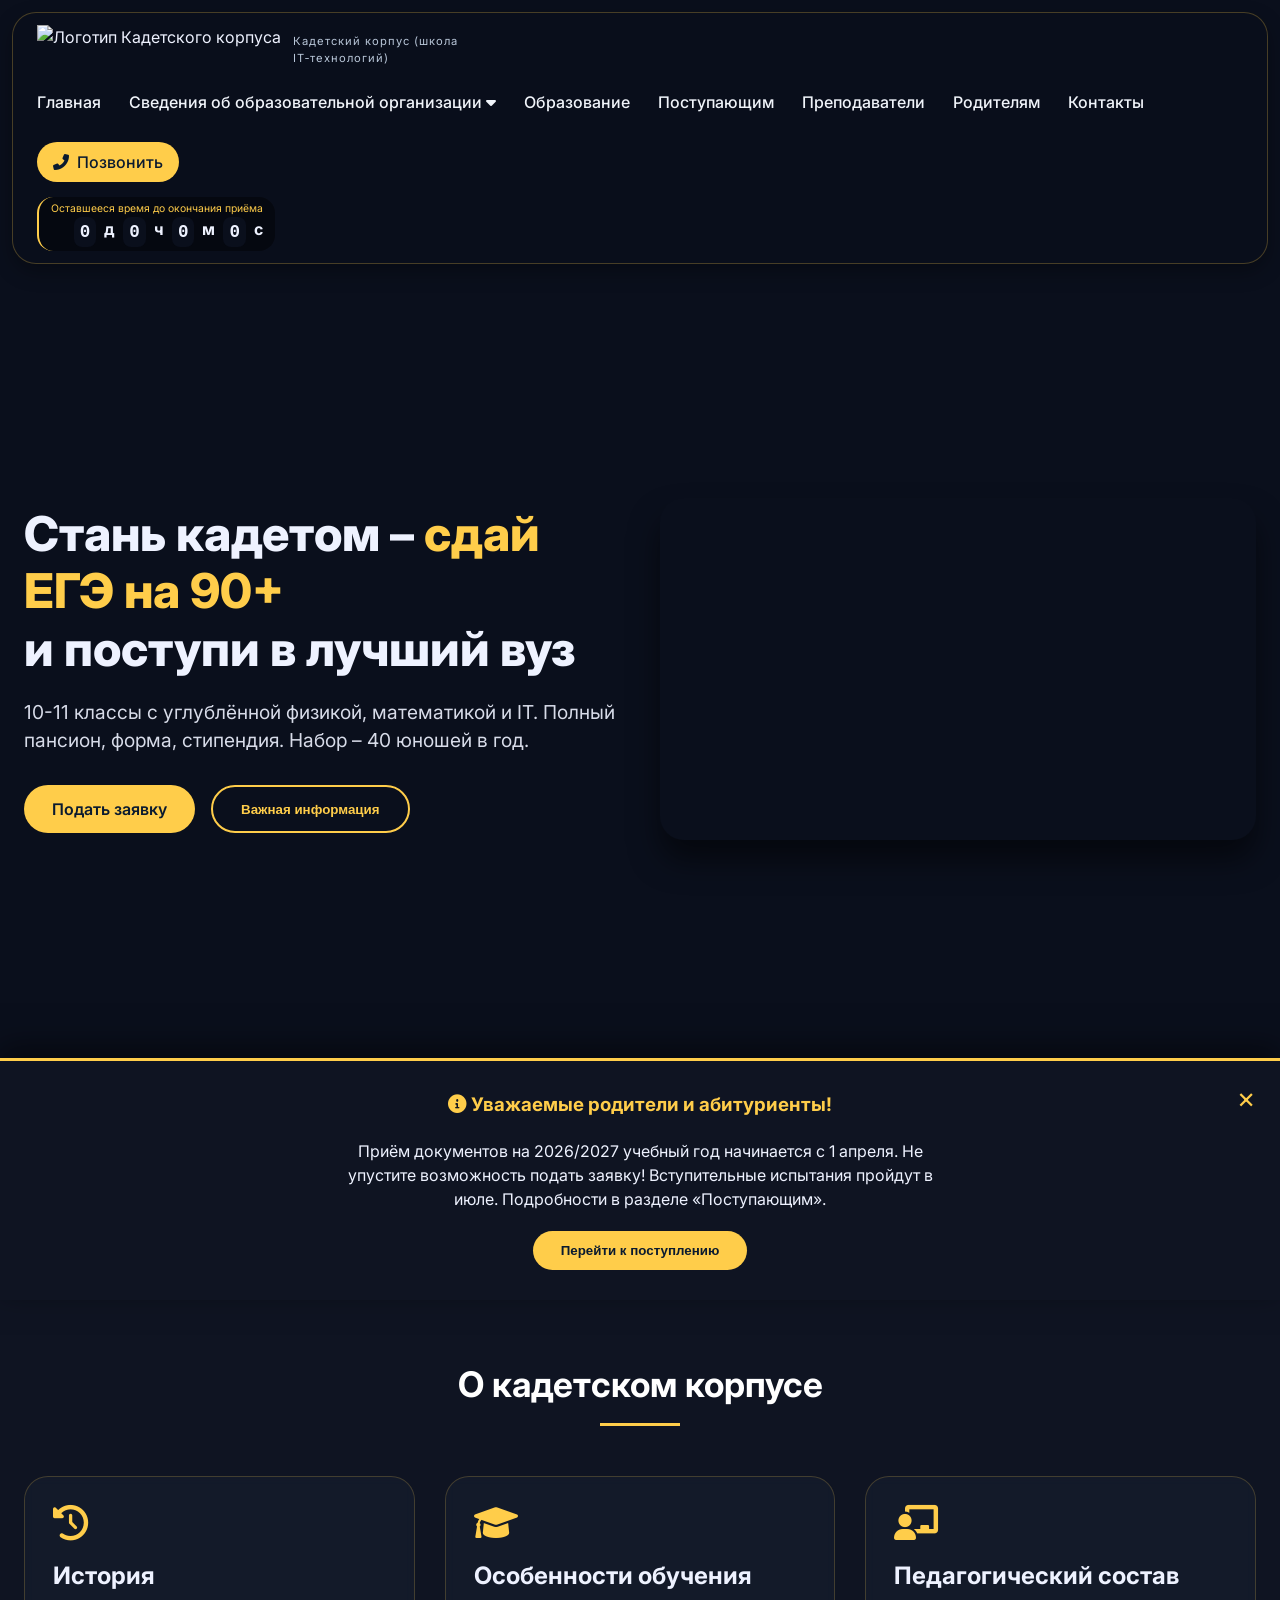
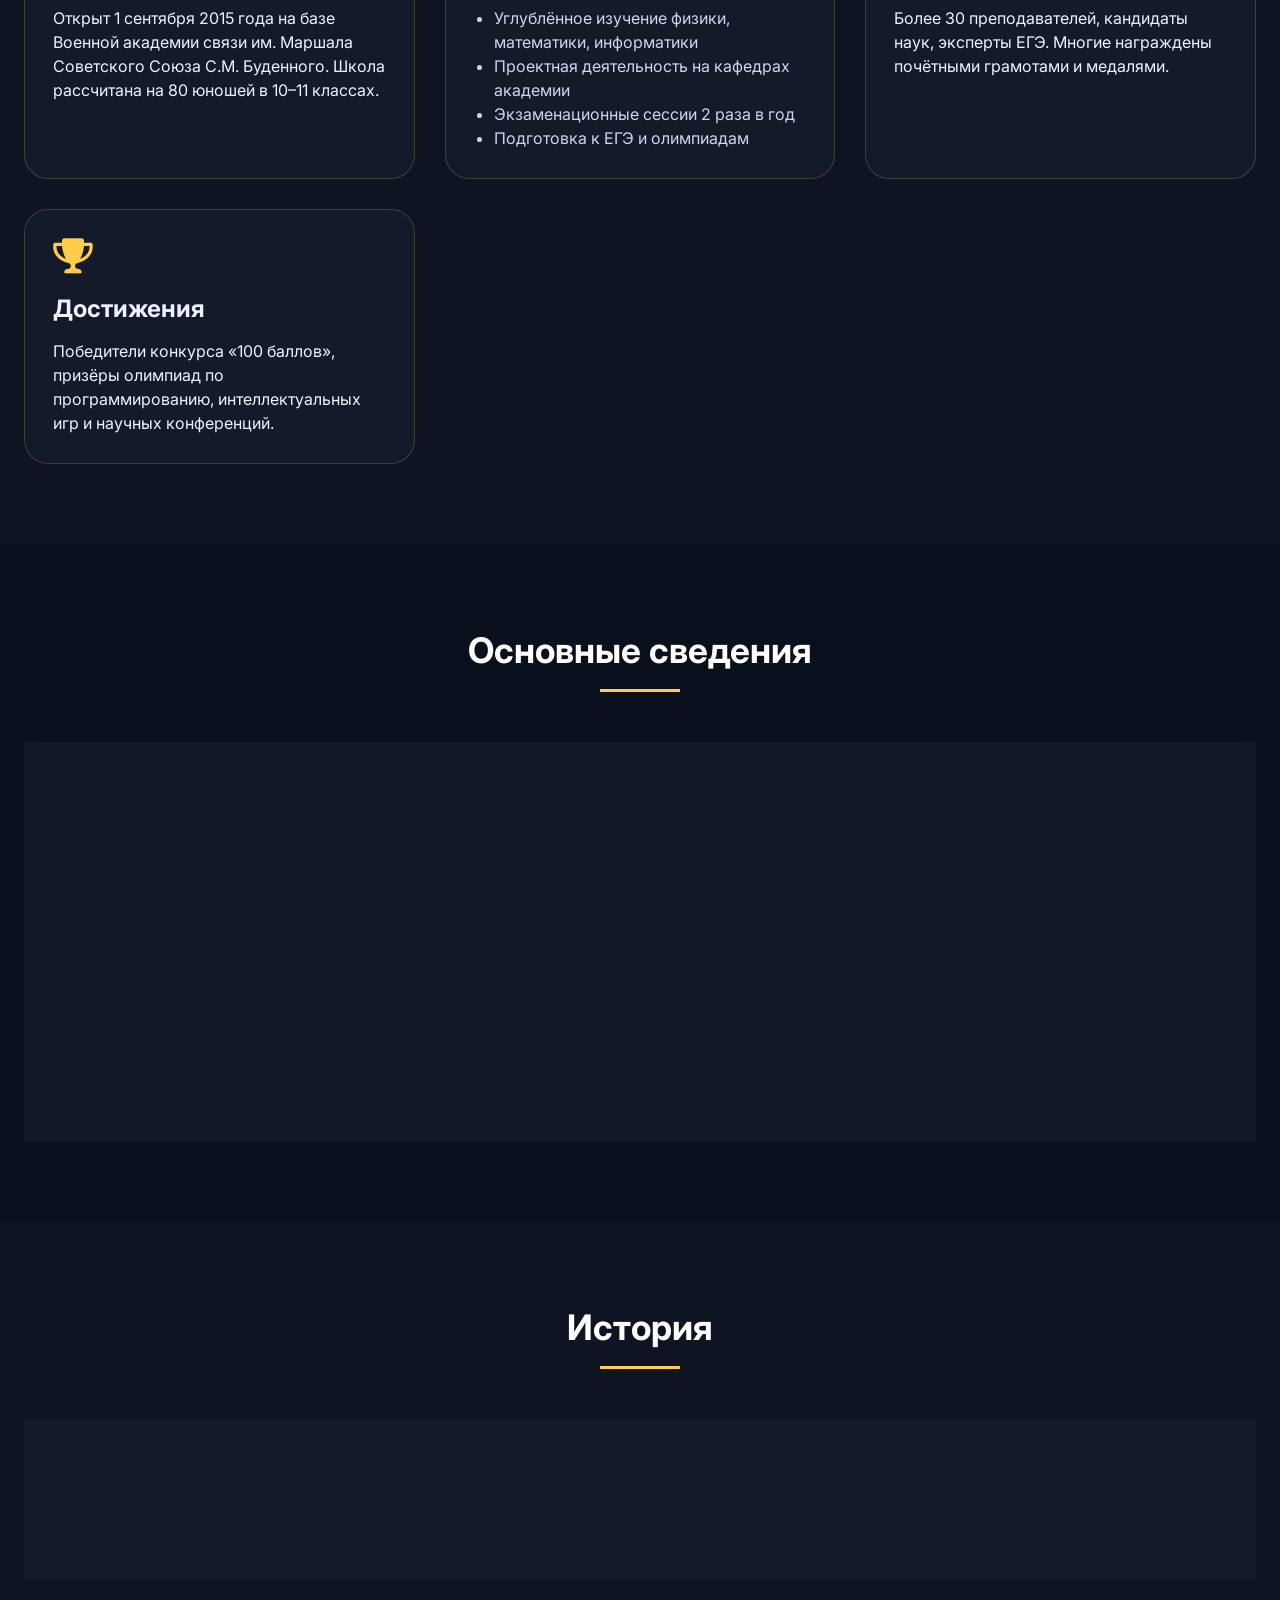
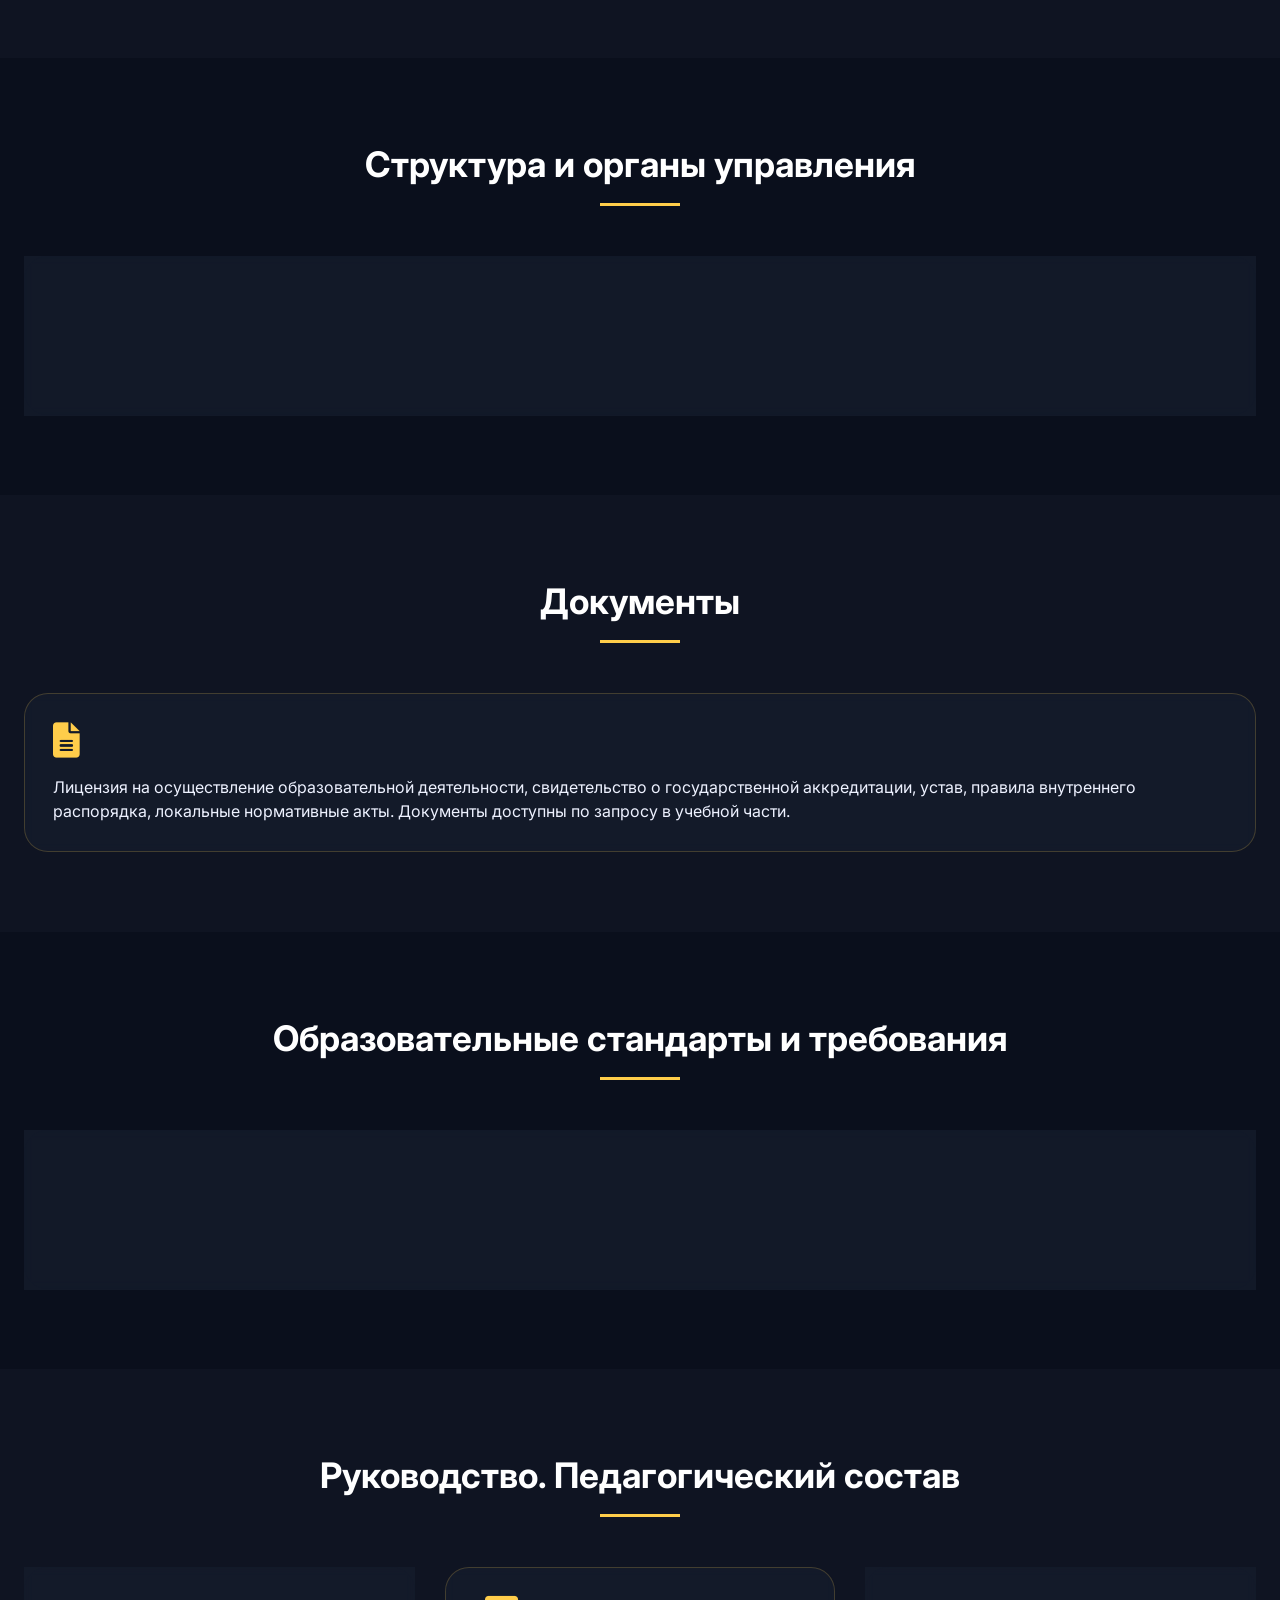
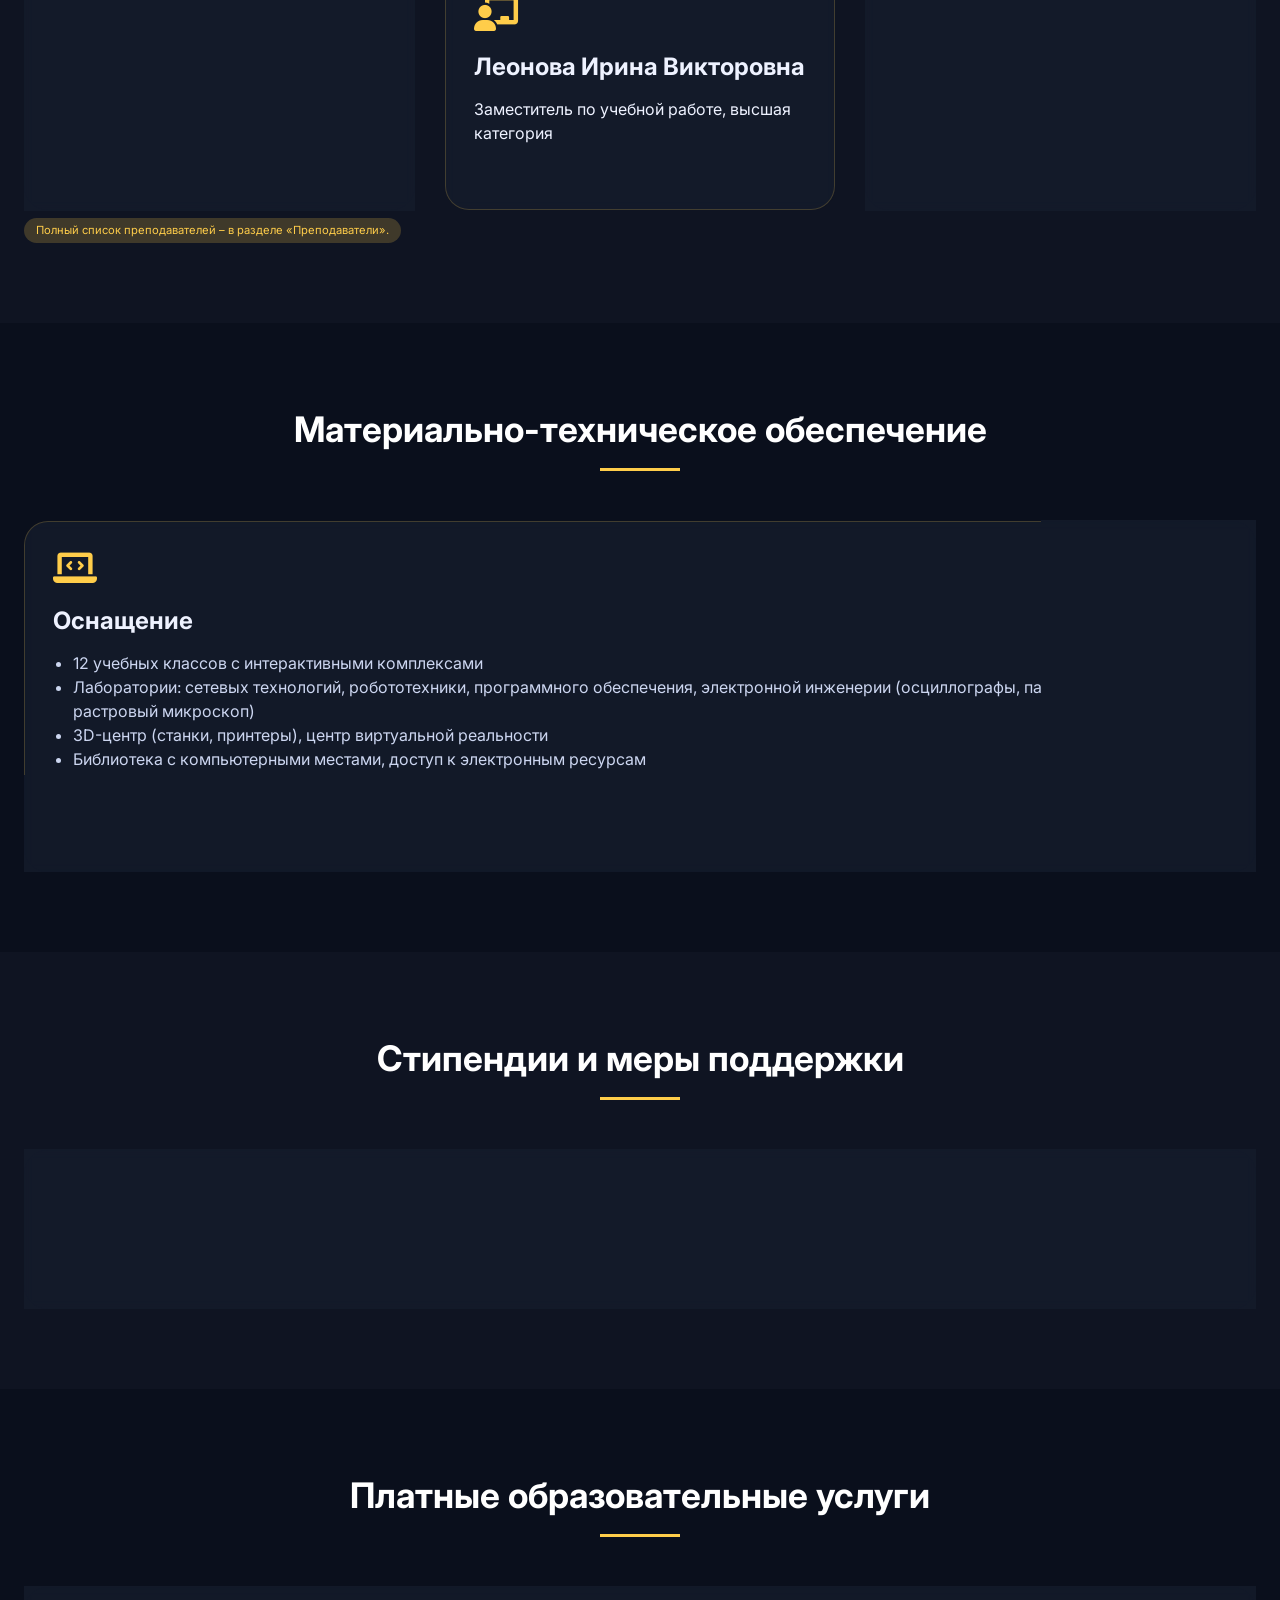
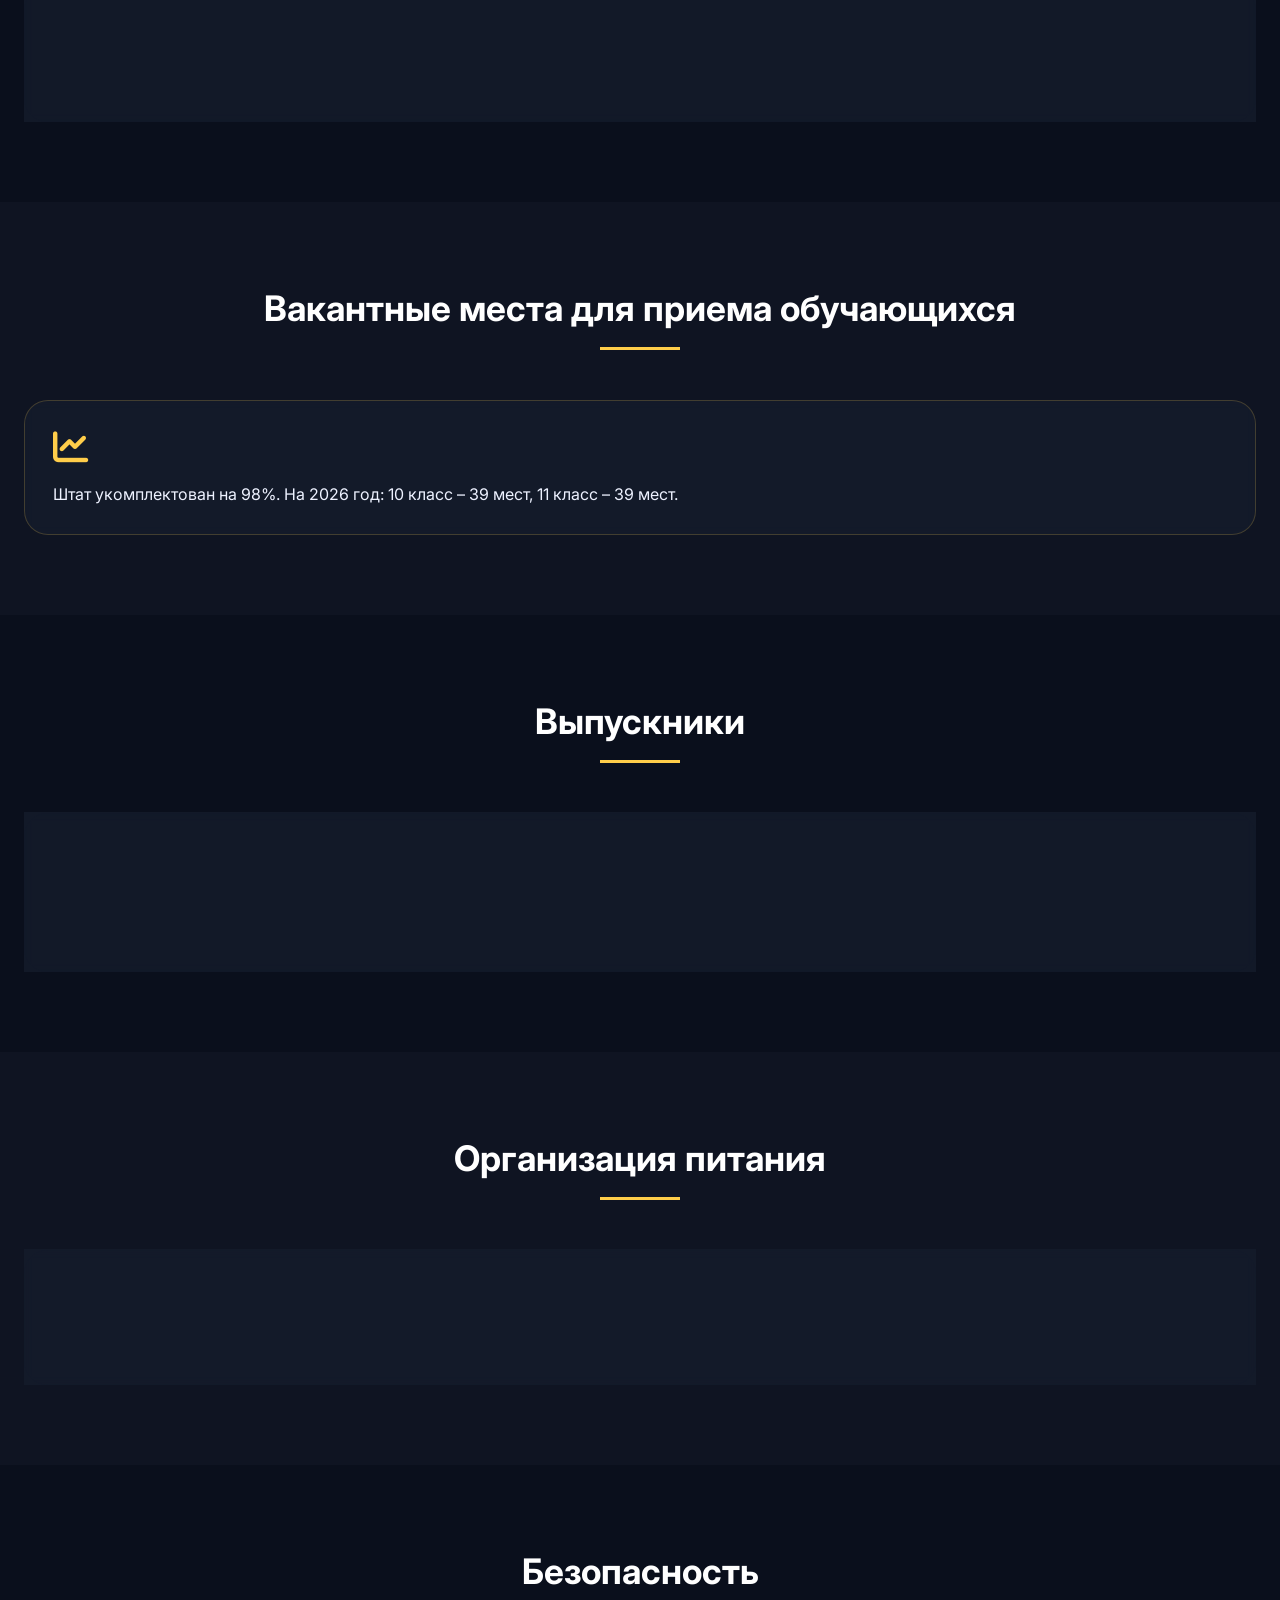
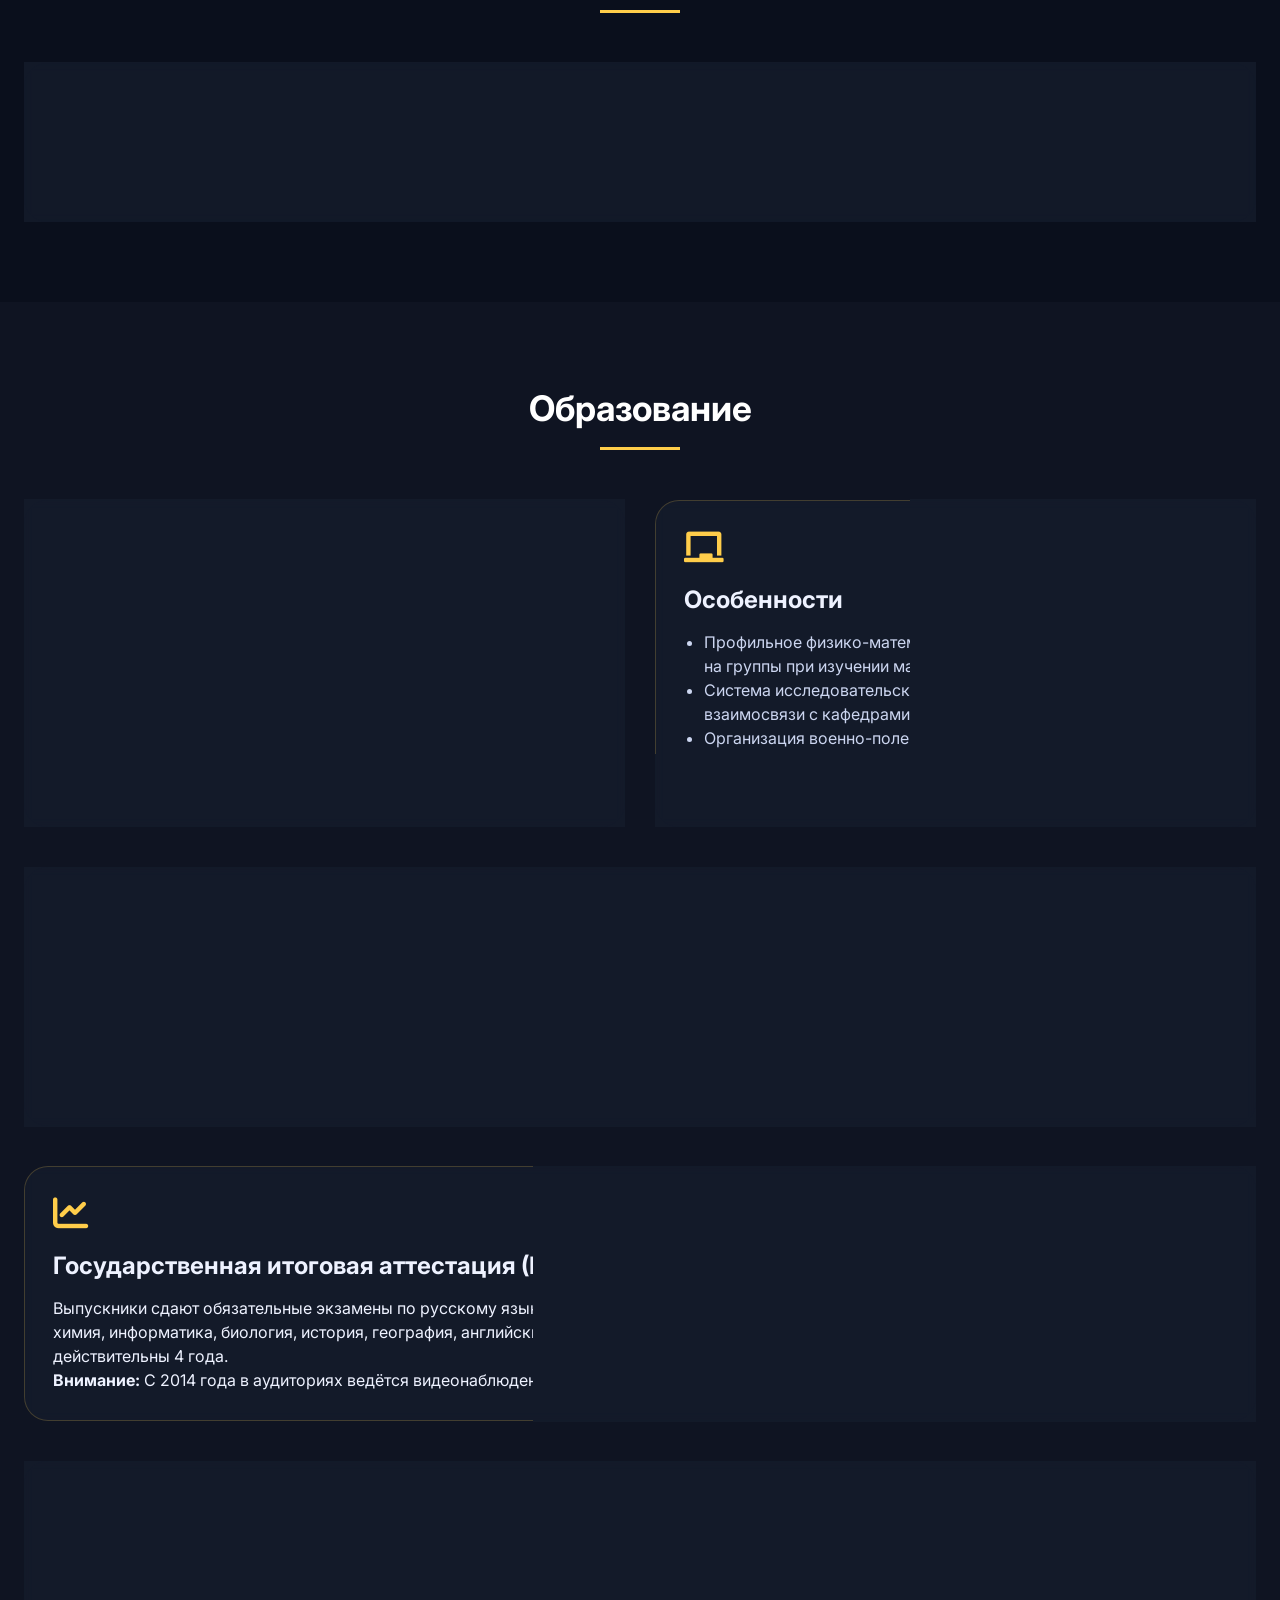
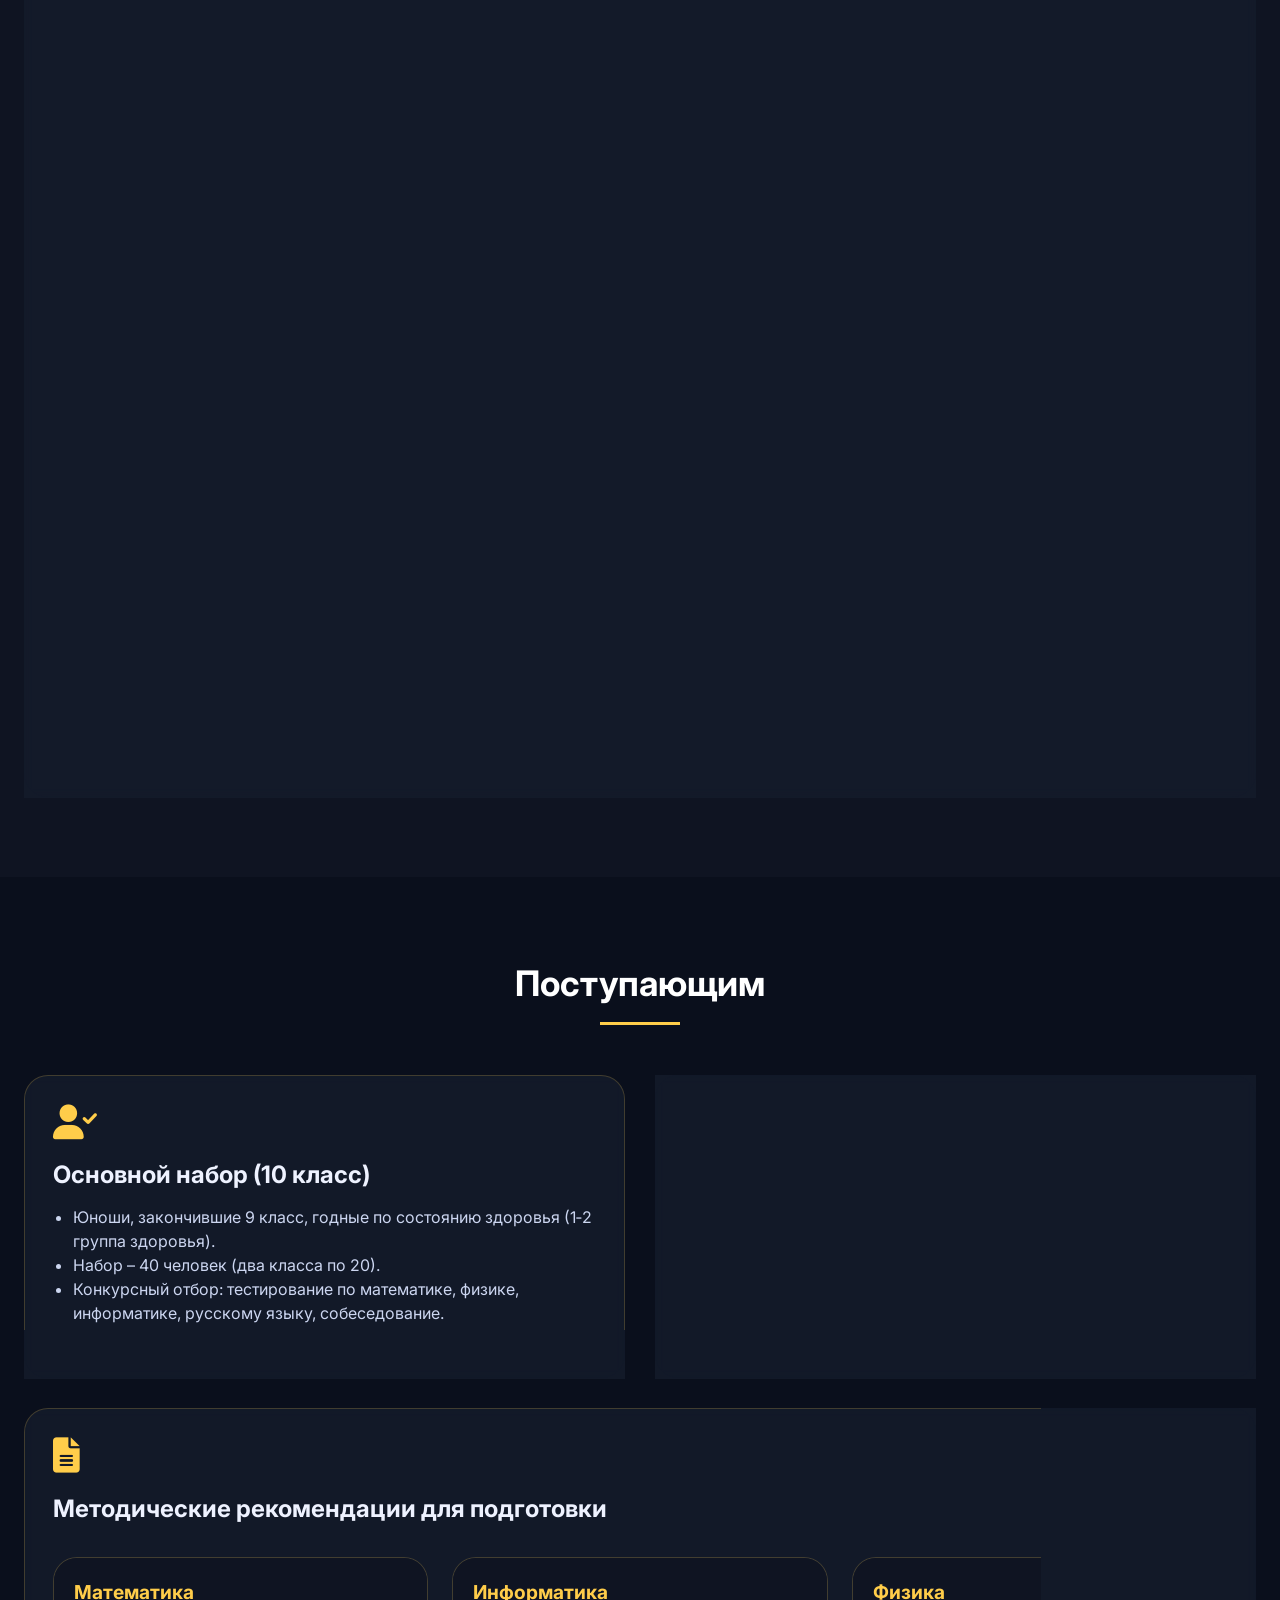
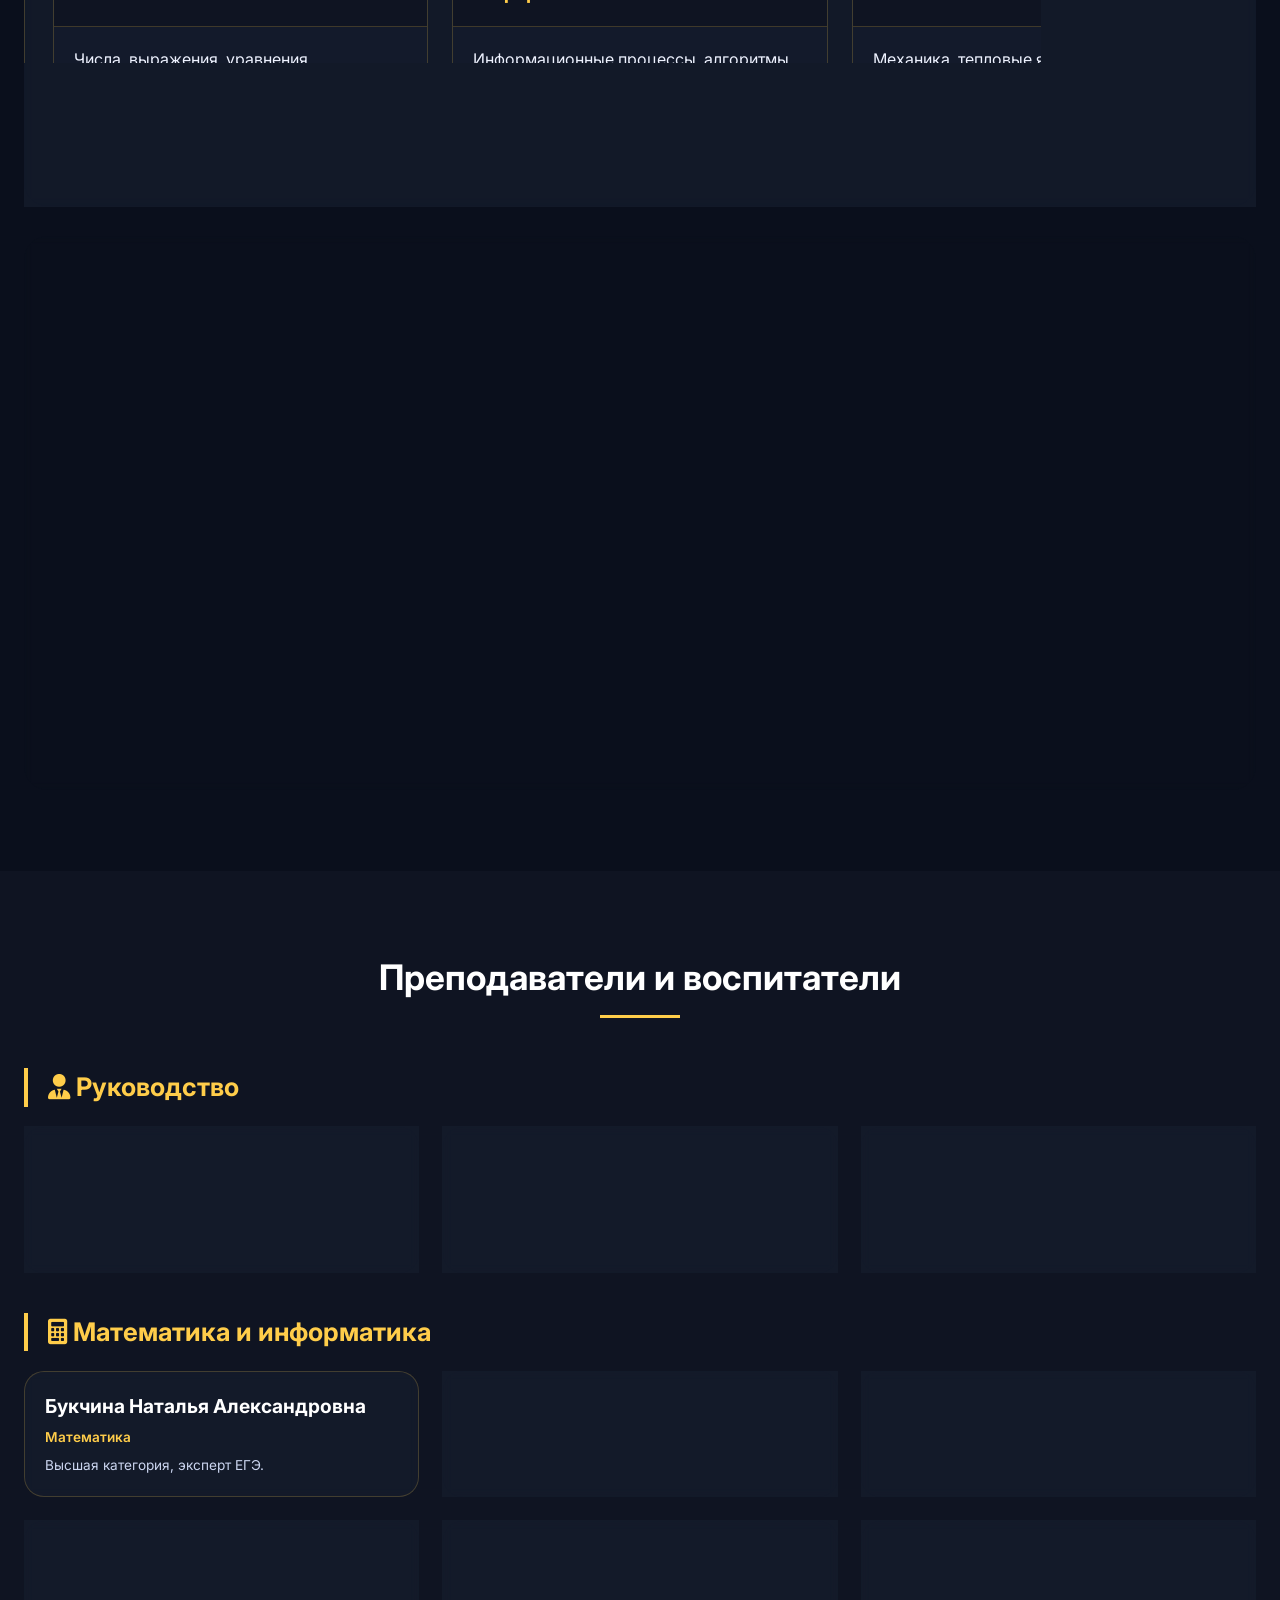
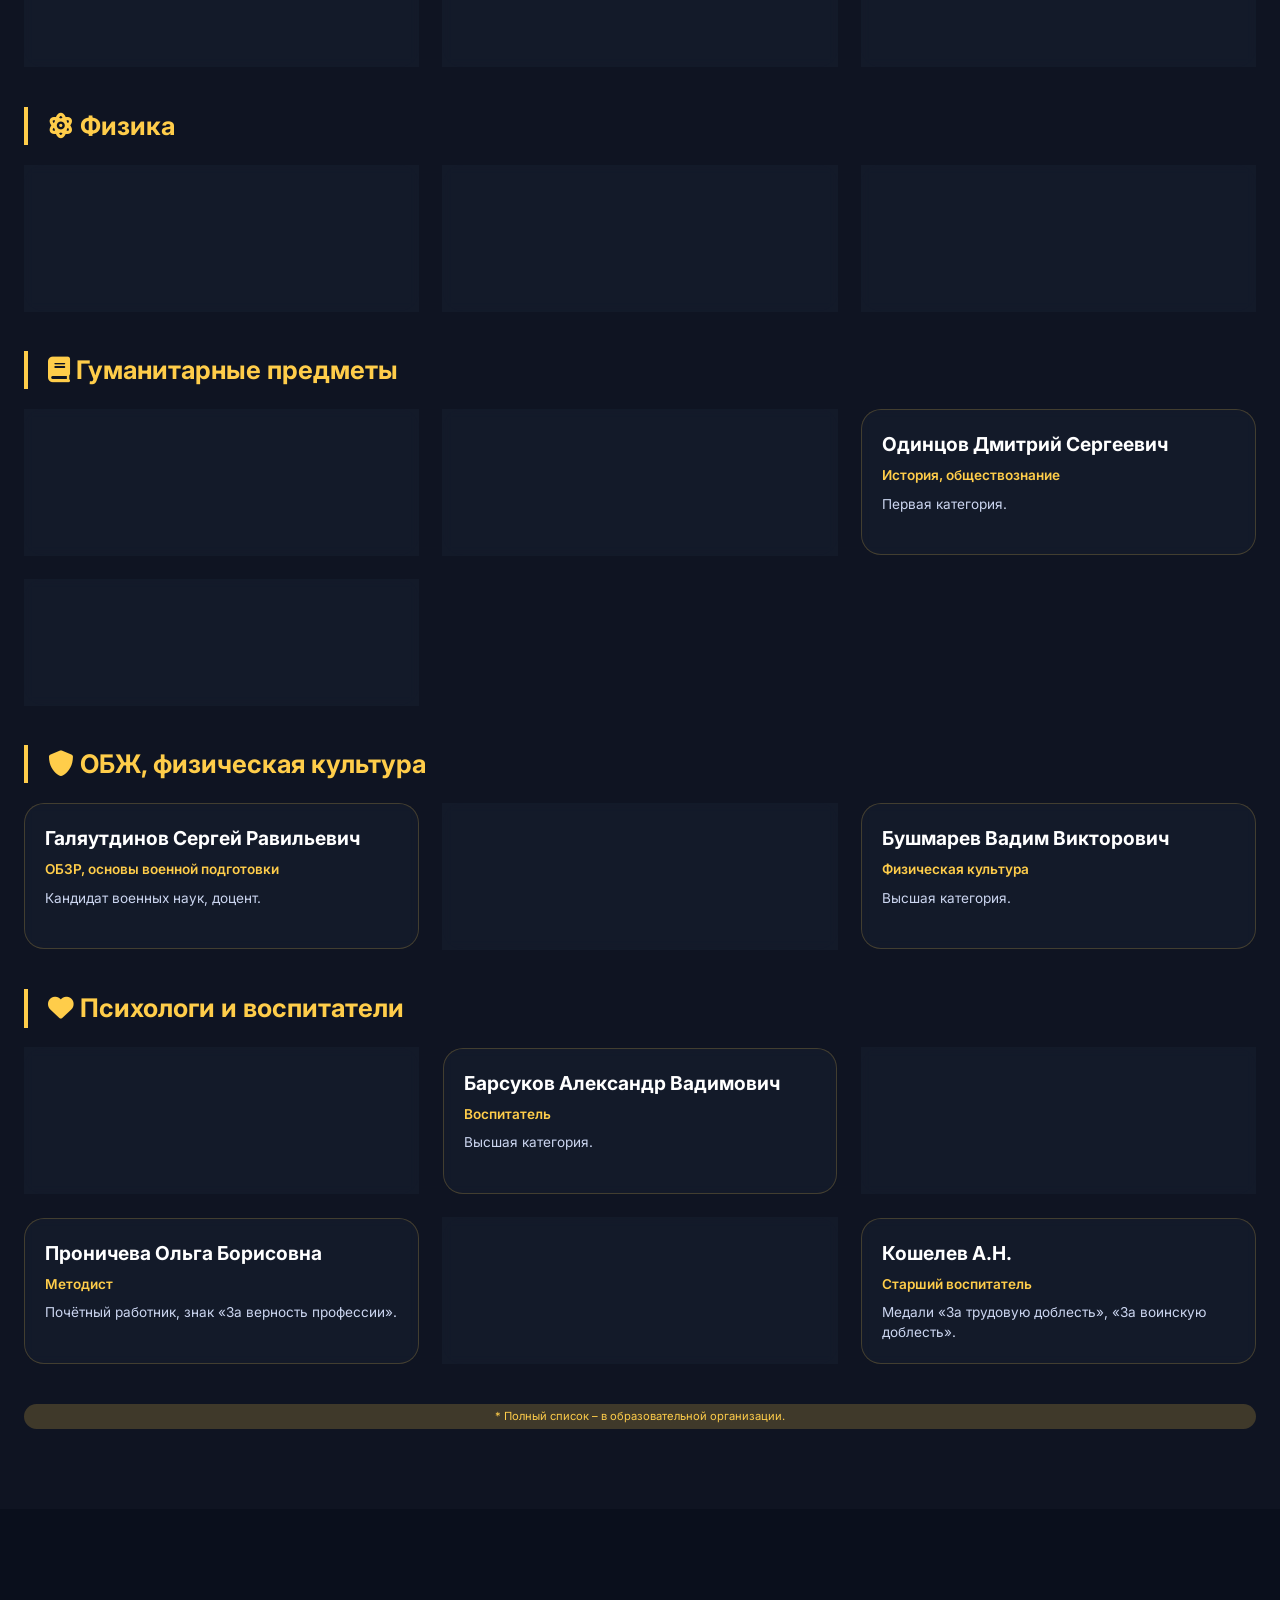
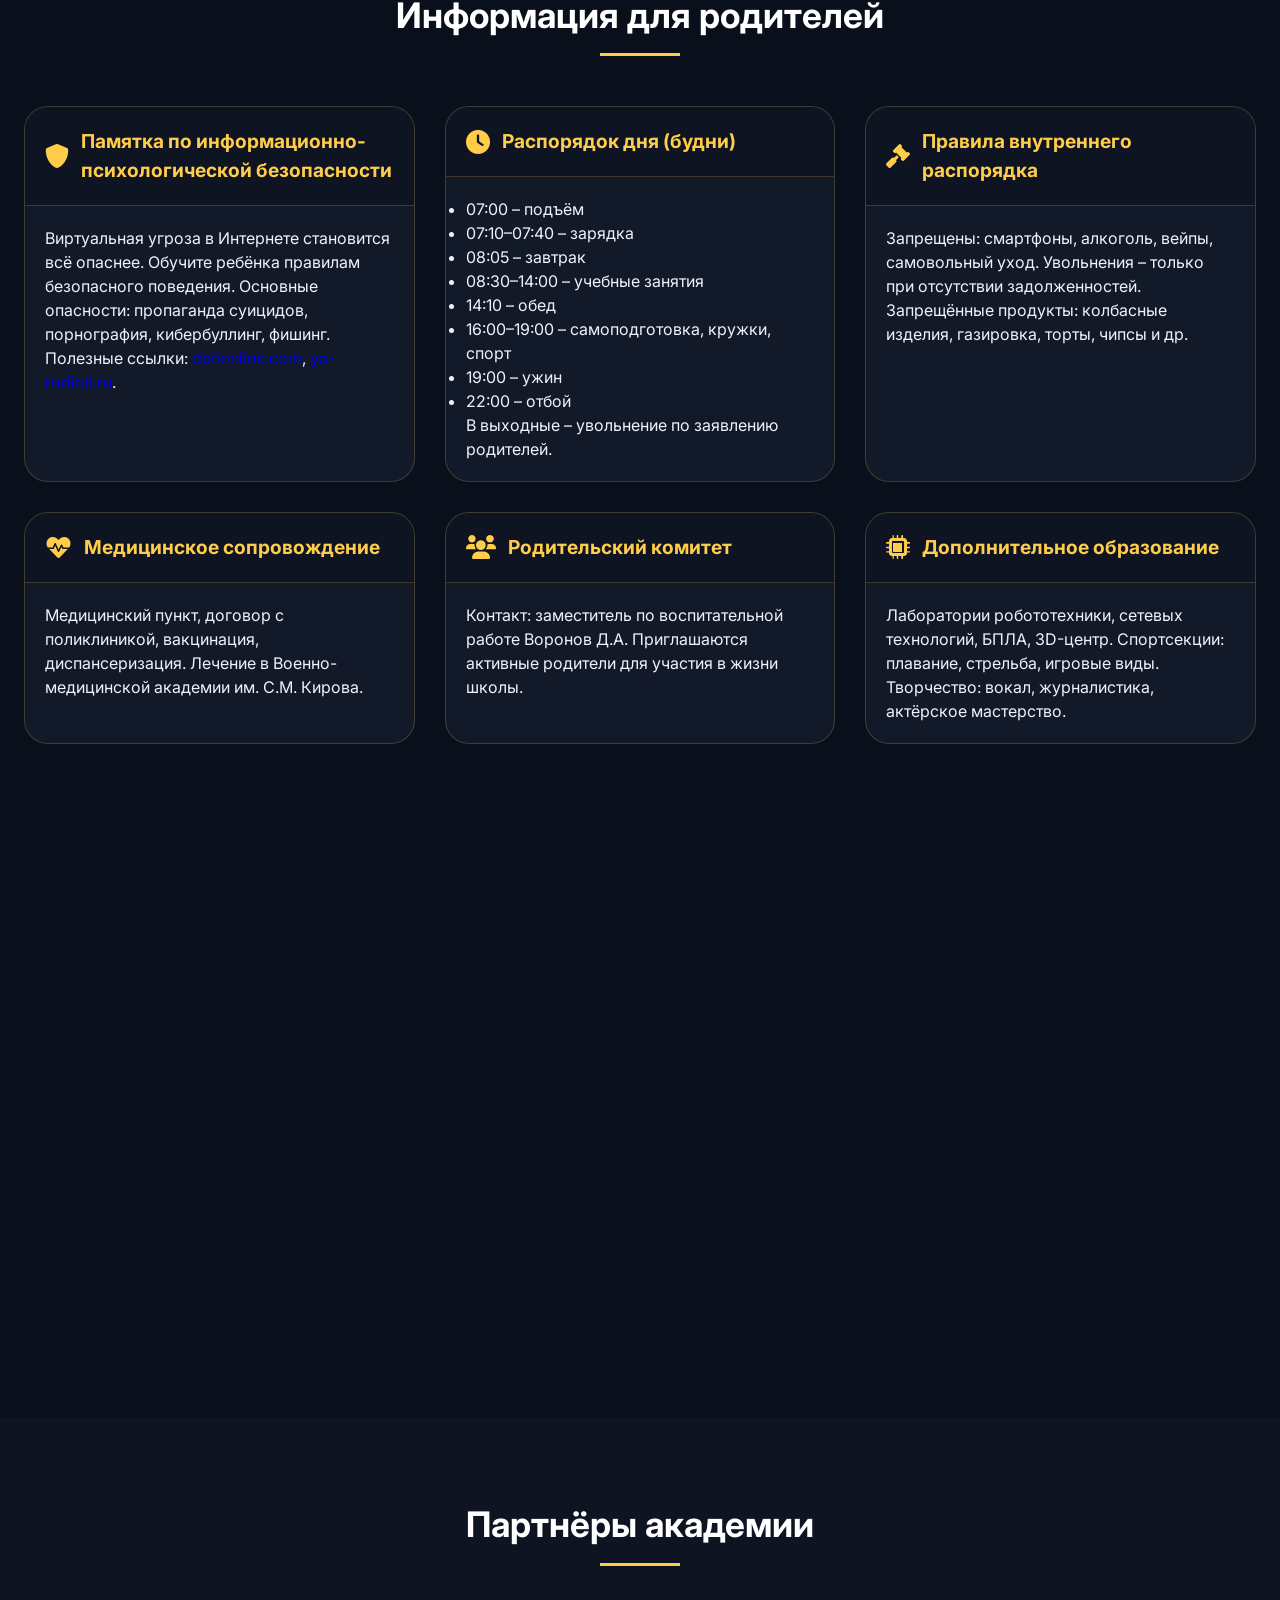
==== index.html @ b1ac43b0 "Update index.html" ====
<!DOCTYPE html>
<html lang="ru">
<head>
    <meta charset="UTF-8">
    <meta name="viewport" content="width=device-width, initial-scale=1.0, user-scalable=yes">
    <meta name="description" content="Кадетский корпус (школа IT‑технологий) на базе Военной академии связи. Подготовка к ЕГЭ, IT-профиль, полный пансион. Поступление в 10-11 классы.">
    <link rel="canonical" href="https://kakosik3416.github.io/cadet-it-school/">
    <title>Кадетский корпус (школа IT‑технологий) | Минобороны России</title>
    <link href="https://fonts.googleapis.com/css2?family=Inter:opsz,wght@14..32,300;400;500;600;700;800&display=swap" rel="stylesheet">
    <link rel="stylesheet" href="https://cdnjs.cloudflare.com/ajax/libs/font-awesome/6.0.0-beta3/css/all.min.css">
    <link rel="stylesheet" href="style.css">
    <script src="https://cdn.jsdelivr.net/npm/vanilla-tilt@1.8.0/dist/vanilla-tilt.min.js"></script>
    <script src="https://api-maps.yandex.ru/2.1/?apikey=94fdc23b-e2d3-49c7-bbe1-36f05fc24abe&lang=ru_RU" type="text/javascript"></script>
</head>
<body>

<header>
    <div class="header-flex">
        <div class="logo">
            <img src="https://i.ibb.co/MDBXSgqW/2-OWv-SQc4-YKbcq-F00-Q298xd-SDZls-Oq1g-ALDBxj80-YA3ay7dg-VGk1-Nv-Rkx-Qhx-ALVj-P03w-T1-V28c-KLc-HNd-Afhj-C2.jpg" alt="Логотип Кадетского корпуса">
            <p>Кадетский корпус (школа IT‑технологий)</p>
        </div>
        <div class="mobile-menu" id="mobileMenu"><i class="fas fa-bars"></i></div>
        <ul class="nav-links" id="navLinks">
            <li><a href="#home">Главная</a></li>
            <li class="dropdown">
                <a href="#">Сведения об образовательной организации <i class="fas fa-caret-down"></i></a>
                <div class="dropdown-content">
                    <a href="#basic-info">Основные сведения</a>
                    <a href="#history">История</a>
                    <a href="#structure">Структура и органы управления</a>
                    <a href="#docs">Документы</a>
                    <a href="#edu-standards">Образовательные стандарты</a>
                    <a href="#management">Руководство. Педагогический состав</a>
                    <a href="#material">Материально-техническое обеспечение</a>
                    <a href="#scholarships">Стипендии и меры поддержки</a>
                    <a href="#paid">Платные образовательные услуги</a>
                    <a href="#vacancies">Вакантные места</a>
                    <a href="#graduates">Выпускники</a>
                    <a href="#catering">Организация питания</a>
                    <a href="#safety">Безопасность</a>
                </div>
            </li>
            <li><a href="#education">Образование</a></li>
            <li><a href="#admission">Поступающим</a></li>
            <li><a href="#teachers">Преподаватели</a></li>
            <li><a href="#parents">Родителям</a></li>
            <li><a href="#contacts">Контакты</a></li>
            <li><a href="tel:+78122479866" class="call-btn"><i class="fas fa-phone-alt"></i> <span>Позвонить</span></a></li>
        </ul>
        <div class="header-countdown" id="headerCountdown">
            <div class="header-countdown-label">Оставшееся время до окончания приёма</div>
            <div class="header-countdown-timer" id="headerTimer">
                <span>0</span>д <span>0</span>ч <span>0</span>м <span>0</span>с
            </div>
        </div>
    </div>
</header>

<main>
    <!-- HERO -->
    <section id="home" class="hero">
        <video class="hero-video-bg" autoplay muted loop playsinline poster="https://via.placeholder.com/1920x1080?text=Кадеты">
            <source src="https://interactive-examples.mdn.mozilla.net/media/cc0-videos/flower.mp4" type="video/mp4">
        </video>
        <div class="container">
            <div class="hero-grid">
                <div class="hero-text">
                    <h1>Стань кадетом – <span>сдай ЕГЭ на 90+</span><br>и поступи в лучший вуз</h1>
                    <p>10-11 классы с углублённой физикой, математикой и IT. Полный пансион, форма, стипендия. Набор – 40 юношей в год.</p>
                    <div class="btn-group">
                        <a href="#admission" class="btn btn-primary">Подать заявку</a>
                        <button class="btn btn-outline" id="openCurtainBtn">Важная информация</button>
                    </div>
                </div>
                <div class="hero-video">
                    <iframe src="https://www.youtube.com/embed/dQw4w9WgXcQ?si=abc" title="Видео о кадетском корпусе" allowfullscreen></iframe>
                </div>
            </div>
        </div>
    </section>

    <!-- Шторка -->
    <div id="curtain" class="curtain">
        <div class="close-curtain" id="closeCurtain">&times;</div>
        <h3><i class="fas fa-info-circle"></i> Уважаемые родители и абитуриенты!</h3>
        <p>Приём документов на 2026/2027 учебный год начинается с 1 апреля. Не упустите возможность подать заявку! Вступительные испытания пройдут в июле. Подробности в разделе «Поступающим».</p>
        <button class="btn btn-primary" onclick="document.getElementById('admission').scrollIntoView({behavior:'smooth'}); document.getElementById('curtain').classList.remove('open');">Перейти к поступлению</button>
    </div>

    <!-- Статистика -->
    <section class="stats fade-up">
        <div class="container stats-grid">
            <div class="stat-card"><div class="stat-number">80</div><div class="stat-label">Кадет (10-11 классы)</div></div>
            <div class="stat-card"><div class="stat-number">40</div><div class="stat-label">Мест в год (10 класс)</div></div>
            <div class="stat-card"><div class="stat-number">85+</div><div class="stat-label">Средний балл ЕГЭ</div></div>
            <div class="stat-card"><div class="stat-number">98%</div><div class="stat-label">Поступление в вузы</div></div>
        </div>
    </section>

    <!-- О кадетском корпусе -->
    <section id="about" class="section fade-up">
        <div class="container">
            <h2 class="section-title">О кадетском корпусе</h2>
            <div class="grid-2">
                <div class="card"><i class="fas fa-history"></i><h3>История</h3><p>Открыт 1 сентября 2015 года на базе Военной академии связи им. Маршала Советского Союза С.М. Буденного. Школа рассчитана на 80 юношей в 10–11 классах.</p></div>
                <div class="card"><i class="fas fa-graduation-cap"></i><h3>Особенности обучения</h3><ul><li>Углублённое изучение физики, математики, информатики</li><li>Проектная деятельность на кафедрах академии</li><li>Экзаменационные сессии 2 раза в год</li><li>Подготовка к ЕГЭ и олимпиадам</li></ul></div>
                <div class="card"><i class="fas fa-chalkboard-user"></i><h3>Педагогический состав</h3><p>Более 30 преподавателей, кандидаты наук, эксперты ЕГЭ. Многие награждены почётными грамотами и медалями.</p></div>
                <div class="card"><i class="fas fa-trophy"></i><h3>Достижения</h3><p>Победители конкурса «100 баллов», призёры олимпиад по программированию, интеллектуальных игр и научных конференций.</p></div>
            </div>
        </div>
    </section>

    <!-- Сведения об образовательной организации -->
    <section id="basic-info" class="section bg-light fade-up"><div class="container"><h2 class="section-title">Основные сведения</h2><div class="card"><i class="fas fa-building"></i><h3>Полное наименование</h3><p>Кадетский корпус (школа IT-технологий) Федерального государственного казенного военного образовательного учреждения высшего образования «Военная орденов Жукова и Ленина Краснознаменная академия связи имени Маршала Советского Союза С.М. Буденного» Министерства обороны Российской Федерации</p><p><strong>Сокращённое наименование:</strong> Школа IT-технологий</p><p><strong>Учредитель:</strong> Российская Федерация, Министерство обороны РФ</p><p><strong>Адрес:</strong> 194064, г. Санкт-Петербург, Тихорецкий пр., д. 3</p><p><strong>Режим работы:</strong> круглосуточно</p><p><strong>Телефон:</strong> 8 (812) 247-98-66</p><p><strong>E-mail:</strong> sch-vasit@mil.ru</p><p><strong>Сайт:</strong> itschool.mil.ru</p></div></div></section>
    <section id="history" class="section fade-up"><div class="container"><h2 class="section-title">История</h2><div class="card"><i class="fas fa-history"></i><p>Кадетский корпус (школа IT-технологий) создан в соответствии с решением Министра обороны РФ от 31 октября 2014 года. Открыт 1 сентября 2015 года на базе Военной академии связи им. Маршала Советского Союза С.М. Буденного.</p></div></div></section>
    <section id="structure" class="section bg-light fade-up"><div class="container"><h2 class="section-title">Структура и органы управления</h2><div class="card"><i class="fas fa-sitemap"></i><p>Управление осуществляет начальник Кадетского корпуса. В составе: учебный отдел, воспитательный отдел, педагогический совет, родительский комитет. Структурные подразделения: кафедры академии, лаборатории, медицинский пункт.</p></div></div></section>
    <section id="docs" class="section fade-up"><div class="container"><h2 class="section-title">Документы</h2><div class="card"><i class="fas fa-file-alt"></i><p>Лицензия на осуществление образовательной деятельности, свидетельство о государственной аккредитации, устав, правила внутреннего распорядка, локальные нормативные акты. Документы доступны по запросу в учебной части.</p></div></div></section>
    <section id="edu-standards" class="section bg-light fade-up"><div class="container"><h2 class="section-title">Образовательные стандарты и требования</h2><div class="card"><i class="fas fa-book"></i><p>Реализуются федеральные государственные образовательные стандарты среднего общего образования. Программы разработаны с учётом военно-профессиональной ориентации и углублённого изучения физики, математики, информатики.</p></div></div></section>
    <section id="management" class="section fade-up"><div class="container"><h2 class="section-title">Руководство. Педагогический состав</h2><div class="grid-2"><div class="card"><i class="fas fa-user-tie"></i><h3>Пономарева Юлия Сергеевна</h3><p>Начальник Кадетского корпуса, кандидат педагогических наук, доцент</p></div><div class="card"><i class="fas fa-chalkboard-user"></i><h3>Леонова Ирина Викторовна</h3><p>Заместитель по учебной работе, высшая категория</p></div><div class="card"><i class="fas fa-users"></i><h3>Воронов Дмитрий Александрович</h3><p>Заместитель по воспитательной работе</p></div></div><p class="badge">Полный список преподавателей – в разделе «Преподаватели».</p></div></section>
    <section id="material" class="section bg-light fade-up"><div class="container"><h2 class="section-title">Материально-техническое обеспечение</h2><div class="card"><i class="fas fa-laptop-code"></i><h3>Оснащение</h3><ul><li>12 учебных классов с интерактивными комплексами</li><li>Лаборатории: сетевых технологий, робототехники, программного обеспечения, электронной инженерии (осциллографы, паяльные станции, растровый микроскоп)</li><li>3D-центр (станки, принтеры), центр виртуальной реальности</li><li>Библиотека с компьютерными местами, доступ к электронным ресурсам</li><li>3 спортивных зала, бассейн, открытый стадион</li><li>Комнаты на 2 человека, санузел, душ, интернет</li><li>Пятиразовое питание по норме «Кадетский пак»</li></ul></div></div></section>
    <section id="scholarships" class="section fade-up"><div class="container"><h2 class="section-title">Стипендии и меры поддержки</h2><div class="card"><i class="fas fa-money-bill-wave"></i><p>Ежемесячное денежное содержание – 1040 руб., детям-сиротам – 2080 руб. Бесплатный проезд к месту каникул (1 раз в год, сиротам – 2 раза). Бесплатное проживание, питание, обмундирование, учебники, ноутбук.</p></div></div></section>
    <section id="paid" class="section bg-light fade-up"><div class="container"><h2 class="section-title">Платные образовательные услуги</h2><div class="card"><i class="fas fa-ban"></i><p>Платные образовательные услуги не предоставляются. Обучение осуществляется за счёт федерального бюджета.</p></div></div></section>
    <section id="vacancies" class="section bg-light fade-up"><div class="container"><h2 class="section-title">Вакантные места для приема обучающихся</h2><div class="card"><i class="fas fa-chart-line"></i><p>Штат укомплектован на 98%. На 2026 год: 10 класс – 39 мест, 11 класс – 39 мест.</p></div></div></section>
    <section id="graduates" class="section fade-up"><div class="container"><h2 class="section-title">Выпускники</h2><div class="card"><i class="fas fa-award"></i><p>Выпускники поступают в ведущие военные и гражданские вузы: Военная академия связи, МГТУ им. Баумана, МФТИ, НИУ ВШЭ. Ежегодно средний балл ЕГЭ – 85+, более 45% набирают 240+ баллов по трём предметам.</p></div></div></section>
    <section id="catering" class="section bg-light fade-up"><div class="container"><h2 class="section-title">Организация питания</h2><div class="card"><i class="fas fa-utensils"></i><p>Пятиразовое питание по норме №6 (Кадетский пак), «шведский стол» – 3 блюда на выбор. Денежная компенсация на время каникул.</p></div></div></section>
    <section id="safety" class="section fade-up"><div class="container"><h2 class="section-title">Безопасность</h2><div class="card"><i class="fas fa-shield-alt"></i><p>Круглосуточная охрана, пропускной режим, видеонаблюдение. Медицинский пункт, договор с поликлиникой. Проводятся тренировки по антитеррористической защищённости и пожарной безопасности.</p></div></div></section>

    <!-- Образование -->
    <section id="education" class="section bg-light fade-up">
        <div class="container">
            <h2 class="section-title">Образование</h2>
            <div class="grid-2" style="margin-bottom:40px;">
                <div class="card"><i class="fas fa-school"></i><h3>Образовательный процесс</h3><p>Школа IT-технологий осуществляет образовательную деятельность по программам среднего общего образования, интегрированным с дополнительными общеразвивающими программами подготовки к военной или иной государственной службе. Форма обучения – очная, язык – русский. Обучающиеся находятся на полном государственном обеспечении.</p></div>
                <div class="card"><i class="fas fa-chalkboard"></i><h3>Особенности</h3><ul><li>Профильное физико-математическое обучение, деление классов на группы при изучении математики, физики, информатики.</li><li>Система исследовательской и проектной деятельности во взаимосвязи с кафедрами академии.</li><li>Организация военно-полевых сборов в период учебной практики.</li><li>Изучение предмета «Основы воинской подготовки».</li><li>Современная учебно-материальная база.</li></ul></div>
            </div>
            <div class="card" style="margin-bottom:40px;">
                <i class="fas fa-book-open"></i><h3>Программы учебных предметов</h3>
                <div class="subjects-list">
                    <span class="subject-tag">Английский язык</span><span class="subject-tag">Биология</span><span class="subject-tag">Информатика</span><span class="subject-tag">История</span>
                    <span class="subject-tag">Математика</span><span class="subject-tag">Обществознание</span><span class="subject-tag">ОБЗР</span><span class="subject-tag">Русский язык</span>
                    <span class="subject-tag">Литература</span><span class="subject-tag">Физика</span><span class="subject-tag">Физическая культура</span><span class="subject-tag">Химия</span><span class="subject-tag">География</span>
                </div>
            </div>
            <div class="card" style="margin-bottom:40px;">
                <i class="fas fa-chart-line"></i><h3>Государственная итоговая аттестация (ГИА)</h3>
                <p>Выпускники сдают обязательные экзамены по русскому языку и математике (профильный или базовый уровень). Предметы по выбору: физика, химия, информатика, биология, история, география, английский, немецкий, французский, обществознание, испанский, литература. Результаты ЕГЭ действительны 4 года.</p>
                <p><strong>Внимание:</strong> С 2014 года в аудиториях ведётся видеонаблюдение. Нарушения фиксируются, результаты могут быть аннулированы.</p>
            </div>
            <div class="card">
                <i class="fas fa-star-of-life"></i><h3>Результаты ЕГЭ выпускников</h3>
                <div class="table-wrapper"><h4>2025 год</h4>
                <table>
                    <thead><tr><th>Предмет</th><th>Участников</th><th>%</th><th>Мин. балл</th><th>Макс. балл</th><th>Средний балл</th></tr></thead>
                    <tbody>
                        <tr><td>Русский язык</td><td>39</td><td>100%</td><td>36</td><td>94</td><td>74,7</td></tr>
                        <tr><td>Математика (профиль)</td><td>39</td><td>100%</td><td>27</td><td>99</td><td>80,1</td></tr>
                        <tr><td>Физика</td><td>38</td><td>97,4%</td><td>36</td><td>96</td><td>74,5</td></tr>
                        <tr><td>Информатика</td><td>9</td><td>23,1%</td><td>40</td><td>100</td><td>89,8</td></tr>
                    </tbody>
                </table>
                <div class="table-summary">✔ Выпускников: 39, аттестат получили 100%. С отличием I степени – 20,5%, II степени – 23,1%. 240+ баллов – 45,2%.</div>
                </div>
                <div class="table-wrapper"><h4>2024 год</h4>
                <table>
                    <thead><tr><th>Предмет</th><th>Участников</th><th>%</th><th>Мин. балл</th><th>Макс. балл</th><th>Средний балл</th></tr></thead>
                    <tbody>
                        <tr><td>Русский язык</td><td>39</td><td>100%</td><td>36</td><td>97</td><td>81,4</td></tr>
                        <tr><td>Математика (профиль)</td><td>39</td><td>100%</td><td>27</td><td>100</td><td>84,7</td></tr>
                        <tr><td>Физика</td><td>39</td><td>100%</td><td>36</td><td>100</td><td>82,5</td></tr>
                        <tr><td>Информатика</td><td>10</td><td>25,6%</td><td>40</td><td>100</td><td>85,0</td></tr>
                    </tbody>
                </table>
                <div class="table-summary">✔ Выпускников: 39, аттестат с отличием I степени – 20,5%, II степени – 18,0%. 240+ баллов – 89,7%.</div>
                </div>
            </div>
        </div>
    </section>

    <!-- Поступающим -->
    <section id="admission" class="section fade-up">
        <div class="container">
            <h2 class="section-title">Поступающим</h2>
            <div class="grid-2">
                <div class="card"><i class="fas fa-user-check"></i><h3>Основной набор (10 класс)</h3><ul><li>Юноши, закончившие 9 класс, годные по состоянию здоровья (1‑2 группа здоровья).</li><li>Набор – 40 человек (два класса по 20).</li><li>Конкурсный отбор: тестирование по математике, физике, информатике, русскому языку, собеседование.</li><li>Зачисление – приказом Министра обороны РФ.</li></ul></div>
                <div class="card"><i class="fas fa-exchange-alt"></i><h3>Донабор в 11 класс</h3><ul><li>Возможен только при наличии свободных мест.</li><li>Претендент должен ранее участвовать в конкурсе при поступлении в 10 класс или сдать вступительные испытания в полном объёме.</li><li>Решение индивидуально, заявления до 1 августа.</li></ul></div>
            </div>
            <div class="card" style="margin-top:30px;"><i class="fas fa-file-alt"></i><h3>Методические рекомендации для подготовки</h3>
                <div class="methodics-grid">
                    <div class="methodic-card"><div class="methodic-header">Математика</div><div class="methodic-body"><p>Числа, выражения, уравнения, неравенства, функции, геометрия. Демоверсия.</p><button class="btn-download" onclick="alert('Скачивание демоверсии (пример)')">Скачать демоверсию</button></div></div>
                    <div class="methodic-card"><div class="methodic-header">Информатика</div><div class="methodic-body"><p>Информационные процессы, алгоритмы, логические выражения, программирование. Демоверсия.</p><button class="btn-download" onclick="alert('Скачивание демоверсии (пример)')">Скачать демоверсию</button></div></div>
                    <div class="methodic-card"><div class="methodic-header">Физика</div><div class="methodic-body"><p>Механика, тепловые явления, электричество, оптика, квантовая физика. Демоверсия.</p><button class="btn-download" onclick="alert('Скачивание демоверсии (пример)')">Скачать демоверсию</button></div></div>
                </div>
            </div>
            <div class="card" style="margin-top:30px;"><i class="fas fa-running"></i><h3>Нормативы физической подготовленности</h3>
                <div class="table-wrapper">
                    <table>
                        <thead><tr><th>Упражнение</th><th>Класс</th><th>«отл»</th><th>«хор»</th><th>«удовл»</th></tr></thead>
                        <tbody>
                            <tr><td rowspan="2">Бег 100 м (сек)</td><td>10 кл</td><td>14,2</td><td>14,6</td><td>15,2</td></tr>
                            <tr><td>11 кл</td><td>14,0</td><td>14,4</td><td>15,0</td></tr>
                            <tr><td rowspan="2">Подтягивание (раз)</td><td>10 кл</td><td>12</td><td>11</td><td>9</td></tr>
                            <tr><td>11 кл</td><td>13</td><td>12</td><td>10</td></tr>
                            <tr><td rowspan="2">Бег 1000 м (мин,с)</td><td>10 кл</td><td>3.35</td><td>3.45</td><td>4.10</td></tr>
                            <tr><td>11 кл</td><td>3.30</td><td>3.40</td><td>4.05</td></tr>
                        </tbody>
                    </table>
                    <p>Оценка уровня физической подготовленности определяется по сумме трёх упражнений.</p>
                </div>
            </div>
        </div>
    </section>

    <!-- Преподаватели -->
    <section id="teachers" class="section bg-light fade-up">
        <div class="container">
            <h2 class="section-title">Преподаватели и воспитатели</h2>
            <div class="teacher-category"><h3><i class="fas fa-user-tie"></i> Руководство</h3><div class="teacher-grid"><div class="teacher-card"><h4>Пономарева Юлия Сергеевна</h4><div class="position">Начальник Кадетского корпуса</div><div class="details">Кандидат педагогических наук, доцент. Почётный работник воспитания и просвещения РФ.</div></div><div class="teacher-card"><h4>Леонова Ирина Викторовна</h4><div class="position">Заместитель по учебной работе</div><div class="details">Высшая категория, почётный работник общего образования РФ.</div></div><div class="teacher-card"><h4>Воронов Дмитрий Александрович</h4><div class="position">Заместитель по воспитательной работе</div><div class="details">Почётный работник сферы воспитания детей и молодёжи РФ.</div></div></div></div>
            <div class="teacher-category"><h3><i class="fas fa-calculator"></i> Математика и информатика</h3><div class="teacher-grid"><div class="teacher-card"><h4>Букчина Наталья Александровна</h4><div class="position">Математика</div><div class="details">Высшая категория, эксперт ЕГЭ.</div></div><div class="teacher-card"><h4>Голубева Светлана Александровна</h4><div class="position">Математика</div><div class="details">Председатель РПК ЕГЭ по математике.</div></div><div class="teacher-card"><h4>Аристархова Виктория Юрьевна</h4><div class="position">Математика</div><div class="details">Почётный работник сферы образования.</div></div><div class="teacher-card"><h4>Соснин Андрей Николаевич</h4><div class="position">Математика</div><div class="details">Победитель конкурса «100 баллов».</div></div><div class="teacher-card"><h4>Савина Анастасия Владимировна</h4><div class="position">Информатика</div><div class="details">Высшая категория, победитель конкурса «100 баллов».</div></div><div class="teacher-card"><h4>Сергеева Екатерина Юрьевна</h4><div class="position">Информатика</div><div class="details">Победитель регионального этапа олимпиады «ПРО-IT».</div></div></div></div>
            <div class="teacher-category"><h3><i class="fas fa-atom"></i> Физика</h3><div class="teacher-grid"><div class="teacher-card"><h4>Шурухин Виталий Олегович</h4><div class="position">Физика</div><div class="details">Кандидат педагогических наук, доцент, эксперт ЕГЭ.</div></div><div class="teacher-card"><h4>Печенкина Елена Владимировна</h4><div class="position">Физика</div><div class="details">Высшая категория, эксперт ЕГЭ.</div></div><div class="teacher-card"><h4>Амбросовский Юрий Викторович</h4><div class="position">Физика</div><div class="details">Высшая категория.</div></div></div></div>
            <div class="teacher-category"><h3><i class="fas fa-book"></i> Гуманитарные предметы</h3><div class="teacher-grid"><div class="teacher-card"><h4>Кирилишина Ольга Ильинична</h4><div class="position">Русский язык и литература</div><div class="details">Почётный работник, нагрудный знак «За верность профессии».</div></div><div class="teacher-card"><h4>Горбенко Полина Федоровна</h4><div class="position">Английский язык</div><div class="details">Высшая категория.</div></div><div class="teacher-card"><h4>Одинцов Дмитрий Сергеевич</h4><div class="position">История, обществознание</div><div class="details">Первая категория.</div></div><div class="teacher-card"><h4>Тарасова Людмила Васильевна</h4><div class="position">География</div><div class="details">Высшая категория, действительный член РГО.</div></div></div></div>
            <div class="teacher-category"><h3><i class="fas fa-shield-alt"></i> ОБЖ, физическая культура</h3><div class="teacher-grid"><div class="teacher-card"><h4>Галяутдинов Сергей Равильевич</h4><div class="position">ОБЗР, основы военной подготовки</div><div class="details">Кандидат военных наук, доцент.</div></div><div class="teacher-card"><h4>Кулинич Игорь Владимирович</h4><div class="position">Физическая культура</div><div class="details">Высшая категория, медаль «За спасение погибавших».</div></div><div class="teacher-card"><h4>Бушмарев Вадим Викторович</h4><div class="position">Физическая культура</div><div class="details">Высшая категория.</div></div></div></div>
            <div class="teacher-category"><h3><i class="fas fa-heart"></i> Психологи и воспитатели</h3><div class="teacher-grid"><div class="teacher-card"><h4>Зименко Оксана Станиславовна</h4><div class="position">Педагог-психолог</div><div class="details">Первая категория, победитель конкурса «Педагог года».</div></div><div class="teacher-card"><h4>Барсуков Александр Вадимович</h4><div class="position">Воспитатель</div><div class="details">Высшая категория.</div></div><div class="teacher-card"><h4>Голубев Олег Константинович</h4><div class="position">Воспитатель</div><div class="details">Высшая категория.</div></div><div class="teacher-card"><h4>Проничева Ольга Борисовна</h4><div class="position">Методист</div><div class="details">Почётный работник, знак «За верность профессии».</div></div><div class="teacher-card"><h4>Макарова Л.А.</h4><div class="position">Методист воспитательного отдела</div><div class="details">Награждена знаком «Молодость и профессионализм».</div></div><div class="teacher-card"><h4>Кошелев А.Н.</h4><div class="position">Старший воспитатель</div><div class="details">Медали «За трудовую доблесть», «За воинскую доблесть».</div></div></div></div>
            <p class="badge" style="text-align:center; display:block;">* Полный список – в образовательной организации.</p>
        </div>
    </section>

    <!-- Родителям -->
    <section id="parents" class="section fade-up">
        <div class="container">
            <h2 class="section-title">Информация для родителей</h2>
            <div class="parent-grid">
                <div class="parent-card"><div class="parent-card-header"><i class="fas fa-shield-alt"></i> Памятка по информационно-психологической безопасности</div><div class="parent-card-body"><p>Виртуальная угроза в Интернете становится всё опаснее. Обучите ребёнка правилам безопасного поведения. Основные опасности: пропаганда суицидов, порнография, кибербуллинг, фишинг. Полезные ссылки: <a href="https://detionline.com" target="_blank" rel="noopener noreferrer">detionline.com</a>, <a href="https://ya-roditel.ru" target="_blank" rel="noopener noreferrer">ya-roditel.ru</a>.</p></div></div>
                <div class="parent-card"><div class="parent-card-header"><i class="fas fa-clock"></i> Распорядок дня (будни)</div><div class="parent-card-body"><ul><li>07:00 – подъём</li><li>07:10–07:40 – зарядка</li><li>08:05 – завтрак</li><li>08:30–14:00 – учебные занятия</li><li>14:10 – обед</li><li>16:00–19:00 – самоподготовка, кружки, спорт</li><li>19:00 – ужин</li><li>22:00 – отбой</li></ul><p>В выходные – увольнение по заявлению родителей.</p></div></div>
                <div class="parent-card"><div class="parent-card-header"><i class="fas fa-gavel"></i> Правила внутреннего распорядка</div><div class="parent-card-body"><p>Запрещены: смартфоны, алкоголь, вейпы, самовольный уход. Увольнения – только при отсутствии задолженностей. Запрещённые продукты: колбасные изделия, газировка, торты, чипсы и др.</p></div></div>
                <div class="parent-card"><div class="parent-card-header"><i class="fas fa-heartbeat"></i> Медицинское сопровождение</div><div class="parent-card-body"><p>Медицинский пункт, договор с поликлиникой, вакцинация, диспансеризация. Лечение в Военно-медицинской академии им. С.М. Кирова.</p></div></div>
                <div class="parent-card"><div class="parent-card-header"><i class="fas fa-users"></i> Родительский комитет</div><div class="parent-card-body"><p>Контакт: заместитель по воспитательной работе Воронов Д.А. Приглашаются активные родители для участия в жизни школы.</p></div></div>
                <div class="parent-card"><div class="parent-card-header"><i class="fas fa-microchip"></i> Дополнительное образование</div><div class="parent-card-body"><p>Лаборатории робототехники, сетевых технологий, БПЛА, 3D-центр. Спортсекции: плавание, стрельба, игровые виды. Творчество: вокал, журналистика, актёрское мастерство.</p></div></div>
            </div>
            <div class="card no-tilt">
                <i class="fas fa-calendar-alt"></i>
                <h3>Учебный процесс и каникулы (2025–2026 уч. год)</h3>
                <div class="table-wrapper">
                    <table>
                        <thead><tr><th>Период</th><th>Даты</th></tr></thead>
                        <tbody>
                            <tr><td>I полугодие</td><td>01.09 – 28.10</td></tr>
                            <tr><td>Осенние каникулы</td><td>29.10 – 06.11</td></tr>
                            <tr><td>II полугодие</td><td>10.01 – 27.03</td></tr>
                            <tr><td>Весенние каникулы</td><td>28.03 – 03.04</td></tr>
                            <tr><td>Зимняя зачётная неделя</td><td>18.12 – 23.12</td></tr>
                            <tr><td>Летняя учебная практика</td><td>31.05 – 15.06</td></tr>
                        </tbody>
                    </table>
                </div>
                <p><strong>Важно:</strong> билеты на каникулы приобретать только после согласования с администрацией школы.</p>
            </div>
        </div>
    </section>

    <!-- Партнёры академии -->
    <section class="section fade-up">
        <div class="container">
            <h2 class="section-title">Партнёры академии</h2>
            <div class="partners-grid">
                <a href="https://mil.ru/" target="_blank" rel="noopener noreferrer" class="partner-logo">
                    <img src="https://i.ibb.co/JRbvnT5H/Middle-emblem-of-the-Ministry-of-Defence-of-the-Russian-Federation-21-07-2003-present-svg.webp" alt="Минобороны">
                    <span>Минобороны России</span>
                </a>
                <a href="https://xn--80aaghfnfclx0d6jc.xn--p1ai/" target="_blank" rel="noopener noreferrer" class="partner-logo">
                    <img src="https://i.ibb.co/ymSNrgGv/svg.png" alt="ВАС">
                    <span>Военная академия связи</span>
                </a>
            </div>
        </div>
    </section>

    <!-- Карта -->
    <section class="section bg-light fade-up">
        <div class="container">
            <h2 class="section-title">Наш адрес</h2>
            <div class="map-container" id="map"></div>
            <p style="text-align: center; margin-top: 20px;">г. Санкт-Петербург, Тихорецкий пр., д. 3</p>
        </div>
    </section>

    <!-- Контакты -->
    <section id="contacts" class="contact-form fade-up">
        <div class="container form-grid">
            <div>
                <h3>Свяжитесь с нами</h3>
                <p>📞 +7 (812) 247-98-66<br>✉️ sch-vasit@mil.ru<br>📍 194064, г. Санкт-Петербург, Тихорецкий пр., д. 3<br>🌐 itschool.mil.ru</p>
                <p><strong>Режим работы:</strong> круглосуточно</p>
            </div>
            <form id="callbackForm">
                <input type="text" id="nameInput" aria-label="Ваше имя" placeholder="Ваше имя" required>
                <input type="tel" id="phoneInput" aria-label="Телефон" placeholder="Телефон" required>
                <input type="email" id="emailInput" aria-label="E-mail" placeholder="E-mail">
                <textarea id="questionInput" rows="3" aria-label="Ваш вопрос" placeholder="Ваш вопрос"></textarea>
                <button type="submit">Отправить заявку</button>
            </form>
        </div>
    </section>
</main>

<footer>
    <div class="container">
        <div class="footer-links">
            <a href="#home">Главная</a>
            <a href="#basic-info">Сведения об ОО</a>
            <a href="#education">Образование</a>
            <a href="#admission">Поступление</a>
            <a href="#teachers">Преподаватели</a>
            <a href="#parents">Родителям</a>
            <a href="#contacts">Контакты</a>
        </div>
        <p>© 2026 Кадетский корпус (школа IT‑технологий) Военной академии связи. Все права защищены.</p>
        <p style="margin-top:10px; font-size:0.8rem;">Учредитель – Министерство обороны Российской Федерации</p>
    </div>
</footer>

<div class="back-to-top" id="backToTop"><i class="fas fa-arrow-up"></i></div>

<script>
    const mobileBtn = document.getElementById('mobileMenu');
    const nav = document.getElementById('navLinks');
    mobileBtn?.addEventListener('click', () => nav.classList.toggle('active'));

    document.querySelectorAll('a[href^="#"]').forEach(anchor => {
        anchor.addEventListener('click', function(e) {
            const targetId = this.getAttribute('href').substring(1);
            if(!targetId) return;
            const target = document.getElementById(targetId);
            if(target) {
                e.preventDefault();
                target.scrollIntoView({ behavior: 'smooth' });
                if(nav.classList.contains('active')) nav.classList.remove('active');
            }
        });
    });

    const form = document.getElementById('callbackForm');
    form?.addEventListener('submit', (e) => {
        e.preventDefault();
        alert('Спасибо! Ваша заявка принята. Мы свяжемся с вами.');
        form.reset();
    });

    document.querySelectorAll('.btn-download').forEach(btn => {
        btn.addEventListener('click', () => alert('Демонстрационная версия материалов. Полный файл можно запросить в учебной части.'));
    });

    const backToTop = document.getElementById('backToTop');
    window.addEventListener('scroll', () => {
        if (window.scrollY > 300) backToTop.classList.add('show');
        else backToTop.classList.remove('show');
    });
    backToTop.addEventListener('click', () => window.scrollTo({ top: 0, behavior: 'smooth' }));

    const fadeElements = document.querySelectorAll('.fade-up');
    const observer = new IntersectionObserver((entries) => {
        entries.forEach(entry => {
            if (entry.isIntersecting) {
                entry.target.classList.add('visible');
            }
        });
    }, { threshold: 0.1 });
    fadeElements.forEach(el => observer.observe(el));

    function updateCountdown() {
        const targetDate = new Date(2026, 7, 1, 23, 59, 59);
        const now = new Date();
        const diff = targetDate - now;
        let days = 0, hours = 0, minutes = 0, seconds = 0;
        if (diff > 0) {
            days = Math.floor(diff / (1000 * 60 * 60 * 24));
            hours = Math.floor((diff % (86400000)) / (1000 * 60 * 60));
            minutes = Math.floor((diff % (3600000)) / (1000 * 60));
            seconds = Math.floor((diff % (60000)) / 1000);
        }
        const timerSpan = document.getElementById('headerTimer');
        if (timerSpan) {
            timerSpan.innerHTML = `<span>${days}</span>д <span>${hours}</span>ч <span>${minutes}</span>м <span>${seconds}</span>с`;
        }
    }
    updateCountdown();
    setInterval(updateCountdown, 1000);

    if (typeof ymaps !== 'undefined') {
        ymaps.ready(init);
    } else {
        const mapDiv = document.getElementById('map');
        if(mapDiv) mapDiv.innerHTML = '<div style="height:100%; display:flex; align-items:center; justify-content:center; background:#1a1f2e; color:#ffcd4a;">Карта временно недоступна. Проверьте API-ключ.</div>';
    }
    function init() {
        var myMap = new ymaps.Map("map", {
            center: [60.0176, 30.3839],
            zoom: 16,
            controls: ['zoomControl', 'fullscreenControl']
        });
        var placemark = new ymaps.Placemark([60.0176, 30.3839], {
            hintContent: 'Кадетский корпус',
            balloonContent: 'г. Санкт-Петербург, Тихорецкий пр., 3'
        });
        myMap.geoObjects.add(placemark);
    }

    VanillaTilt.init(document.querySelectorAll('.card:not(.no-tilt), .teacher-card, .parent-card, .methodic-card, .partner-logo'), {
        max: 8,
        speed: 400,
        glare: true,
        "max-glare": 0.2,
    });

    const curtain = document.getElementById('curtain');
    const openBtn = document.getElementById('openCurtainBtn');
    const closeBtn = document.getElementById('closeCurtain');
    openBtn?.addEventListener('click', () => curtain.classList.add('open'));
    closeBtn?.addEventListener('click', () => curtain.classList.remove('open'));
    document.addEventListener('keydown', (e) => {
        if (e.key === 'Escape' && curtain.classList.contains('open')) {
            curtain.classList.remove('open');
        }
    });
</script>
</body>
</html>
---- style.css ----
* {
    margin: 0;
    padding: 0;
    box-sizing: border-box;
}
body {
    font-family: 'Inter', sans-serif;
    background: #0a0f1c;
    color: #eef2ff;
    line-height: 1.5;
    scroll-behavior: smooth;
    overflow-x: hidden;
    padding-top: 12px;
}
::-webkit-scrollbar { width: 8px; }
::-webkit-scrollbar-track { background: #1a1f2e; }
::-webkit-scrollbar-thumb { background: #ffcd4a; border-radius: 10px; }

.container {
    max-width: 1280px;
    margin: 0 auto;
    padding: 0 24px;
}

/* ПЛАВАЮЩАЯ ШАПКА */
header {
    position: sticky;
    top: 12px;
    z-index: 100;
    width: calc(100% - 24px);
    margin: 0 12px;
    background: rgba(10, 15, 28, 0.85);
    backdrop-filter: blur(16px);
    border-radius: 24px;
    border: 1px solid rgba(255, 205, 74, 0.25);
    box-shadow: 0 8px 20px rgba(0, 0, 0, 0.3);
}
.header-flex {
    display: flex;
    justify-content: space-between;
    align-items: center;
    padding: 12px 24px;
    flex-wrap: wrap;
    gap: 15px;
}
.logo {
    display: flex;
    align-items: center;
    gap: 12px;
}
.logo img {
    height: 50px;
    width: auto;
    transition: transform 0.2s ease;
}
.logo img:hover {
    transform: scale(1.02);
}
.logo p {
    font-size: 0.7rem;
    color: #b9c7d9;
    letter-spacing: 1px;
    max-width: 180px;
}
.nav-links {
    display: flex;
    gap: 28px;
    list-style: none;
    align-items: center;
    flex-wrap: wrap;
}
.nav-links a {
    text-decoration: none;
    color: #f0f4fa;
    font-weight: 500;
    transition: 0.3s;
}
.nav-links a:hover {
    color: #ffcd4a;
    text-shadow: 0 0 5px rgba(255,205,74,0.5);
}
.call-btn {
    background: #ffcd4a;
    color: #0a1a2f !important;
    padding: 8px 16px;
    border-radius: 40px;
    font-weight: 700;
    display: inline-flex;
    align-items: center;
    gap: 8px;
}
.call-btn:hover {
    background: #e0b33b;
    transform: scale(1.02);
}
.header-countdown {
    display: flex;
    flex-direction: column;
    align-items: flex-end;
    background: rgba(0,0,0,0.4);
    border-radius: 16px;
    padding: 4px 12px;
    border-left: 2px solid #ffcd4a;
}
.header-countdown-label {
    font-size: 0.65rem;
    color: #ffcd4a;
    white-space: nowrap;
}
.header-countdown-timer {
    display: flex;
    gap: 8px;
    font-size: 1rem;
    font-weight: 700;
}
.header-countdown-timer span {
    background: #0a0f1c;
    padding: 2px 6px;
    border-radius: 8px;
    font-family: monospace;
    font-size: 1.1rem;
}
.mobile-menu {
    display: none;
    font-size: 1.8rem;
    color: #ffcd4a;
    cursor: pointer;
}
.dropdown { position: relative; }
.dropdown-content {
    display: none;
    position: absolute;
    background: #0f1422;
    min-width: 280px;
    box-shadow: 0 8px 16px rgba(0,0,0,0.5);
    z-index: 1;
    border-radius: 12px;
    padding: 8px 0;
    top: 100%;
    left: 0;
    backdrop-filter: blur(8px);
}
.dropdown-content a {
    display: block;
    padding: 10px 20px;
    color: #f0f4fa;
    font-size: 0.85rem;
}
.dropdown-content a:hover {
    background: rgba(255,205,74,0.2);
    color: #ffcd4a;
}
.dropdown:hover .dropdown-content { display: block; }

/* HERO С ВИДЕО-ФОНОМ */
.hero {
    position: relative;
    min-height: 90vh;
    display: flex;
    align-items: center;
    overflow: hidden;
}
.hero-video-bg {
    position: absolute;
    top: 0;
    left: 0;
    width: 100%;
    height: 100%;
    object-fit: cover;
    z-index: 0;
    opacity: 0.35;
}
.hero .container {
    position: relative;
    z-index: 2;
}
.hero-grid {
    display: flex;
    flex-wrap: wrap;
    align-items: center;
    gap: 40px;
}
.hero-text { flex: 1; }
.hero-text h1 {
    font-size: 3rem;
    font-weight: 800;
    line-height: 1.2;
    margin-bottom: 20px;
}
.hero-text h1 span { color: #ffcd4a; }
.hero-text p {
    font-size: 1.2rem;
    margin-bottom: 30px;
    opacity: 0.9;
}
.btn-group {
    display: flex;
    gap: 16px;
    flex-wrap: wrap;
}
.btn {
    display: inline-block;
    padding: 12px 28px;
    border-radius: 40px;
    font-weight: 600;
    text-decoration: none;
    transition: 0.3s;
    cursor: pointer;
    border: none;
}
.btn-primary {
    background: #ffcd4a;
    color: #0a1a2f;
}
.btn-primary:hover {
    background: #e0b33b;
    transform: translateY(-3px);
    box-shadow: 0 10px 20px rgba(0,0,0,0.2);
}
.btn-outline {
    border: 2px solid #ffcd4a;
    color: #ffcd4a;
    background: transparent;
}
.btn-outline:hover {
    background: #ffcd4a;
    color: #0a1a2f;
}
.hero-video {
    flex: 1;
    border-radius: 24px;
    overflow: hidden;
    box-shadow: 0 20px 30px rgba(0,0,0,0.5);
}
.hero-video iframe {
    width: 100%;
    aspect-ratio: 16/9;
    border: none;
}

/* АНИМАЦИЯ ПРИ СКРОЛЛЕ */
.fade-up {
    opacity: 0;
    transform: translateY(40px);
    transition: opacity 0.8s ease, transform 0.8s ease;
}
.fade-up.visible {
    opacity: 1;
    transform: translateY(0);
}

/* КАРТА (увеличенная высота) */
.map-container {
    height: 500px;
    border-radius: 24px;
    overflow: hidden;
    border: 1px solid rgba(255,205,74,0.3);
    margin-top: 30px;
}
#map {
    width: 100%;
    height: 100%;
}

/* ПАРТНЁРЫ — логотипы видны всегда, при наведении увеличиваются */
.partners-grid {
    display: flex;
    flex-wrap: wrap;
    justify-content: center;
    align-items: center;
    gap: 40px;
    margin-top: 40px;
}
.partner-logo {
    background: rgba(255,255,255,0.05);
    border-radius: 20px;
    padding: 20px 30px;
    transition: all 0.3s;
    border: 1px solid rgba(255,205,74,0.2);
    cursor: pointer;
    text-align: center;
    text-decoration: none;
    display: inline-flex;
    flex-direction: column;
    align-items: center;
    gap: 10px;
}
.partner-logo:hover {
    transform: scale(1.05);
    border-color: #ffcd4a;
    box-shadow: 0 10px 20px rgba(0,0,0,0.3);
}
.partner-logo img {
    max-width: 80px;
    max-height: 60px;
    width: auto;
    /* убираем фильтр, логотип виден всегда */
    filter: none;
    opacity: 1;
    transition: 0.2s;
}
.partner-logo span {
    color: #ffcd4a;
    font-weight: 600;
    font-size: 1rem;
}

/* ОСТАЛЬНЫЕ СТИЛИ (статистика, карточки, таблицы, преподаватели, родителям) */
.stats { background: #0f1422; padding: 60px 0; }
.stats-grid { display: flex; flex-wrap: wrap; justify-content: space-between; gap: 30px; text-align: center; }
.stat-card { flex: 1; min-width: 160px; }
.stat-number { font-size: 2.5rem; font-weight: 800; color: #ffcd4a; }
.stat-label { font-size: 1rem; color: #ccd6f0; font-weight: 500; }
.section { padding: 80px 0; }
.section:nth-child(even) { background: #0f1422; }
.section-title { text-align: center; font-size: 2.2rem; font-weight: 700; margin-bottom: 50px; color: #fff; }
.section-title:after { content: ''; display: block; width: 80px; height: 3px; background: #ffcd4a; margin: 12px auto 0; }
.grid-2 { display: grid; grid-template-columns: repeat(auto-fit, minmax(320px, 1fr)); gap: 30px; }
.card { background: rgba(20,28,44,0.8); backdrop-filter: blur(4px); border-radius: 24px; padding: 28px; border: 1px solid rgba(255,205,74,0.2); transition: all 0.3s ease; }
.card i { font-size: 2.2rem; color: #ffcd4a; margin-bottom: 18px; }
.card h3 { font-size: 1.5rem; margin-bottom: 12px; }
.card ul { margin-left: 20px; color: #ccd6f0; }
.bg-light { background: #0a0f1c; }
.badge { background: rgba(255,205,74,0.2); color: #ffcd4a; border-radius: 20px; padding: 4px 12px; font-size: 0.7rem; display: inline-block; margin-top: 8px; }
.table-wrapper { overflow-x: auto; margin: 20px 0; }
table { width: 100%; border-collapse: collapse; background: #0f1422; border-radius: 16px; overflow: hidden; }
th, td { padding: 12px 16px; text-align: left; border-bottom: 1px solid #2a2f3f; }
th { background: #1e2538; color: #ffcd4a; font-weight: 600; }
.subjects-list { display: flex; flex-wrap: wrap; gap: 12px; justify-content: center; margin-top: 20px; }
.subject-tag { background: rgba(255,205,74,0.15); border-radius: 40px; padding: 8px 20px; font-weight: 500; color: #ffcd4a; }
.teacher-category { margin-bottom: 40px; }
.teacher-category h3 { font-size: 1.6rem; color: #ffcd4a; border-left: 4px solid #ffcd4a; padding-left: 20px; margin-bottom: 20px; }
.teacher-grid { display: grid; grid-template-columns: repeat(auto-fill, minmax(320px, 1fr)); gap: 24px; }
.teacher-card { background: rgba(20,28,44,0.8); border-radius: 20px; padding: 20px; backdrop-filter: blur(4px); border: 1px solid rgba(255,205,74,0.2); transition: 0.2s; }
.teacher-card:hover { transform: translateY(-3px); border-color: #ffcd4a; }
.teacher-card h4 { color: #fff; font-size: 1.2rem; margin-bottom: 6px; }
.teacher-card .position { color: #ffcd4a; font-weight: 600; font-size: 0.85rem; margin-bottom: 8px; }
.teacher-card .details { font-size: 0.85rem; color: #ccd6f0; margin-top: 8px; }
.parent-grid { display: grid; grid-template-columns: repeat(auto-fit, minmax(320px, 1fr)); gap: 30px; margin-bottom: 40px; }
.parent-card { background: rgba(20,28,44,0.8); border-radius: 24px; overflow: hidden; border: 1px solid rgba(255,205,74,0.2); transition: 0.2s; }
.parent-card:hover { transform: translateY(-3px); border-color: #ffcd4a; }
.parent-card-header { background: #0f1422; padding: 20px; font-weight: 700; font-size: 1.2rem; border-bottom: 1px solid rgba(255,205,74,0.2); display: flex; align-items: center; gap: 12px; color: #ffcd4a; }
.parent-card-header i { color: #ffcd4a; font-size: 1.5rem; }
.parent-card-body { padding: 20px; }
.methodics-grid { display: grid; grid-template-columns: repeat(auto-fit, minmax(300px, 1fr)); gap: 24px; margin-top: 30px; }
.methodic-card { background: rgba(20,28,44,0.8); border-radius: 24px; overflow: hidden; border: 1px solid rgba(255,205,74,0.2); }
.methodic-header { background: #0f1422; padding: 20px; font-weight: 700; font-size: 1.2rem; border-bottom: 1px solid rgba(255,205,74,0.2); color: #ffcd4a; }
.methodic-body { padding: 20px; }
.btn-download { background: rgba(255,205,74,0.2); color: #ffcd4a; padding: 6px 12px; border-radius: 30px; font-size: 0.8rem; display: inline-block; margin-top: 10px; cursor: pointer; border: none; }
.btn-download:hover { background: rgba(255,205,74,0.4); }
.contact-form { background: #0f1422; padding: 60px 0; }
.form-grid { display: grid; grid-template-columns: 1fr 1fr; gap: 40px; align-items: center; }
input, textarea { width: 100%; padding: 14px 18px; border-radius: 12px; border: 1px solid rgba(255,205,74,0.3); font-family: inherit; margin-bottom: 16px; background: #1a1f2e; color: white; }
input::placeholder, textarea::placeholder { color: #aaa; }
button[type="submit"] { background: #ffcd4a; color: #0a1a2f; border: none; padding: 14px; font-weight: 700; border-radius: 40px; cursor: pointer; transition: 0.2s; }
button[type="submit"]:hover { background: #e0b33b; transform: scale(1.02); }
footer { background: #03060c; padding: 40px 0; text-align: center; border-top: 1px solid rgba(255,205,74,0.2); }
.footer-links a { color: #ffcd4a; text-decoration: none; margin: 0 15px; }
.back-to-top { position: fixed; bottom: 30px; right: 30px; background: #ffcd4a; color: #0a1a2f; width: 45px; height: 45px; border-radius: 50%; display: flex; align-items: center; justify-content: center; cursor: pointer; opacity: 0; visibility: hidden; transition: 0.3s; z-index: 99; box-shadow: 0 2px 10px rgba(0,0,0,0.2); }
.back-to-top.show { opacity: 1; visibility: visible; }
.curtain { position: fixed; bottom: -400px; left: 0; width: 100%; background: #0f1422; border-top: 3px solid #ffcd4a; box-shadow: 0 -10px 30px rgba(0,0,0,0.5); transition: bottom 0.4s cubic-bezier(0.2,0.9,0.4,1.1); z-index: 1000; padding: 30px 20px; text-align: center; }
.curtain.open { bottom: 0; }
.curtain .close-curtain { position: absolute; top: 15px; right: 25px; font-size: 1.8rem; cursor: pointer; color: #ffcd4a; }
.curtain h3 { color: #ffcd4a; margin-bottom: 20px; }
.curtain p { max-width: 600px; margin: 0 auto; }
.curtain .btn { margin-top: 20px; }
.table-summary { background: rgba(255,205,74,0.1); border-radius: 16px; padding: 12px 16px; margin-top: 15px; font-size: 0.9rem; border-left: 3px solid #ffcd4a; }
.table-wrapper h4 { color: #ffcd4a; margin: 20px 0 10px 0; font-size: 1.2rem; }

/* Карточка каникул не должна иметь tilt */
.no-tilt {
    transform: none !important;
}

@media (max-width: 768px) {
    header { width: calc(100% - 16px); margin: 0 8px; top: 8px; }
    .header-flex { padding: 10px 16px; flex-direction: column; align-items: stretch; }
    .nav-links { display: none; flex-direction: column; width: 100%; background: #0a0f1c; padding: 20px; position: absolute; top: 100%; left: 0; gap: 15px; border-radius: 20px; margin-top: 10px; }
    .nav-links.active { display: flex; }
    .mobile-menu { display: block; }
    .dropdown-content { position: static; box-shadow: none; padding-left: 20px; }
    .hero-text h1 { font-size: 2rem; }
    .form-grid { grid-template-columns: 1fr; }
    .stats-grid { flex-direction: column; }
    .teacher-grid { grid-template-columns: 1fr; }
    .parent-grid { grid-template-columns: 1fr; }
    .header-countdown { align-self: flex-end; margin-top: 5px; }
    .header-countdown-label { font-size: 0.55rem; }
    .header-countdown-timer { gap: 4px; font-size: 0.8rem; }
    .partners-grid { gap: 20px; }
    .partner-logo { padding: 15px 20px; }
    .map-container { height: 300px; }
}
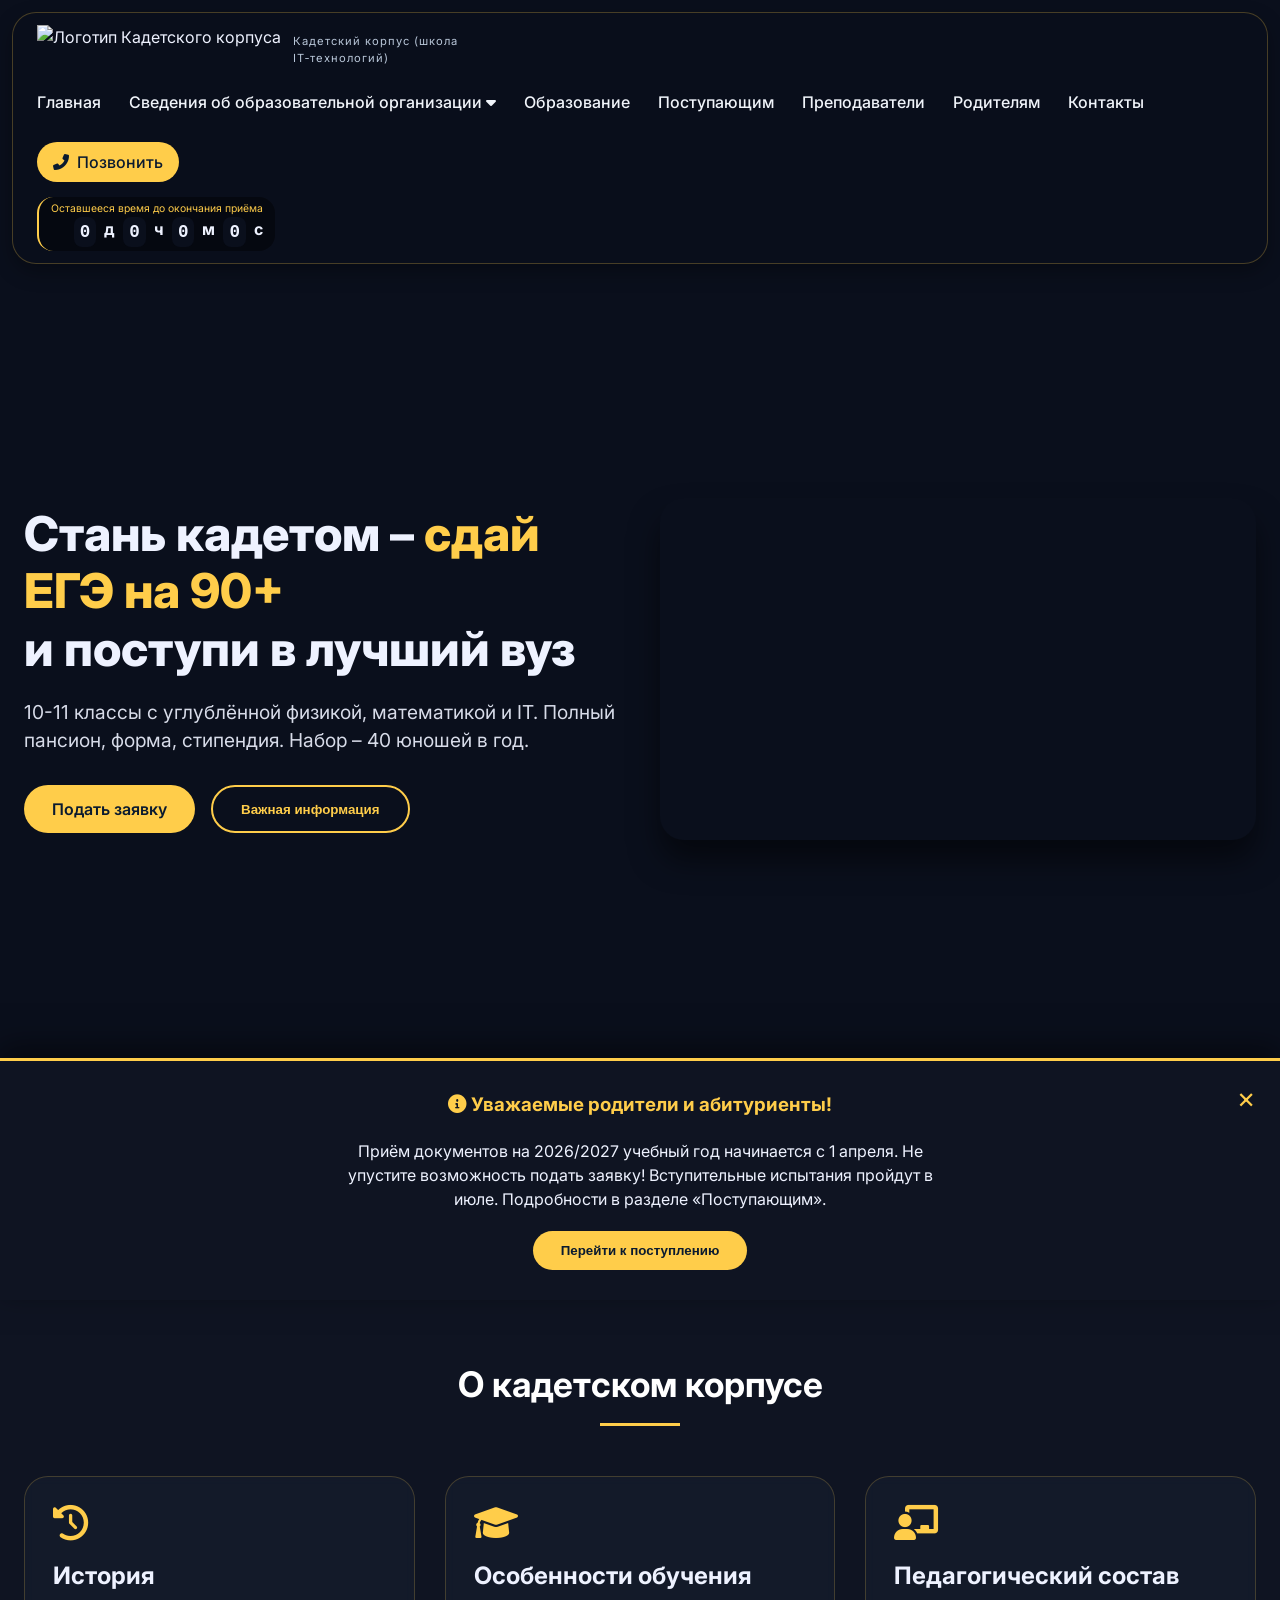
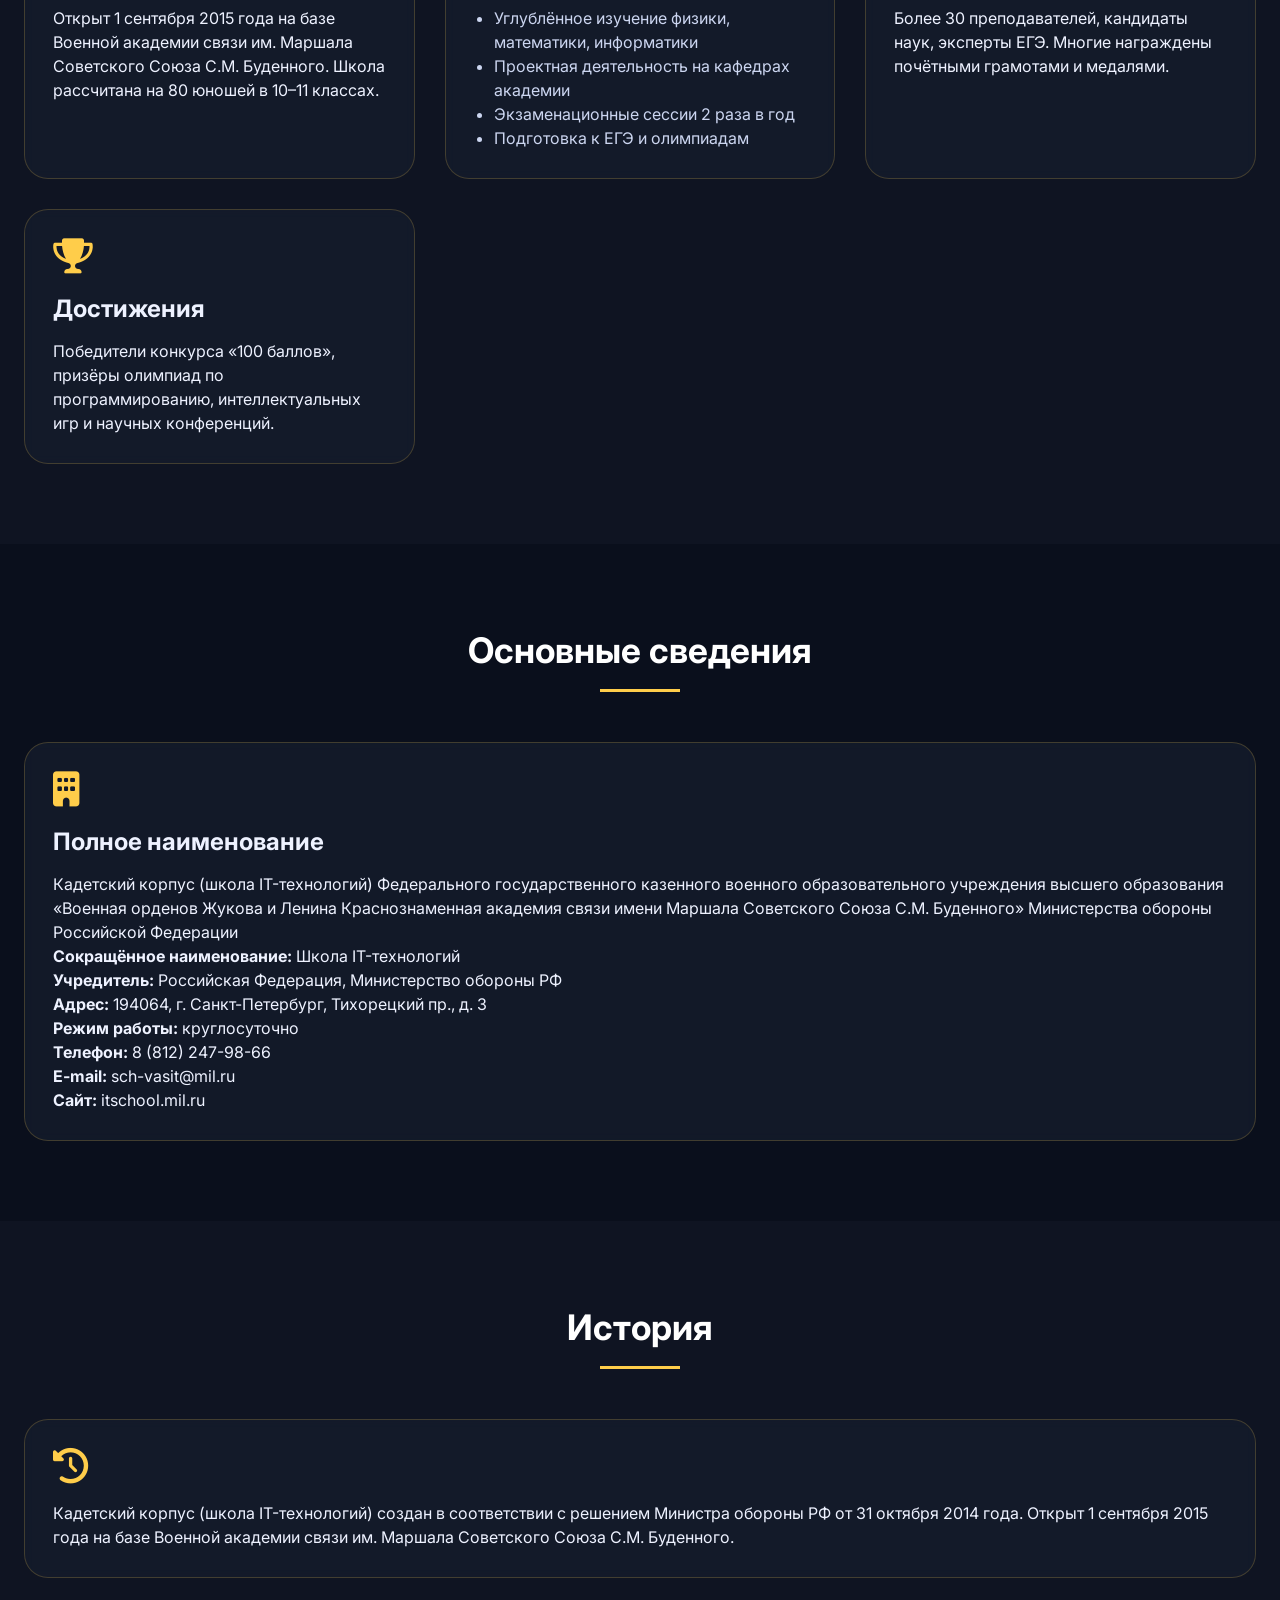
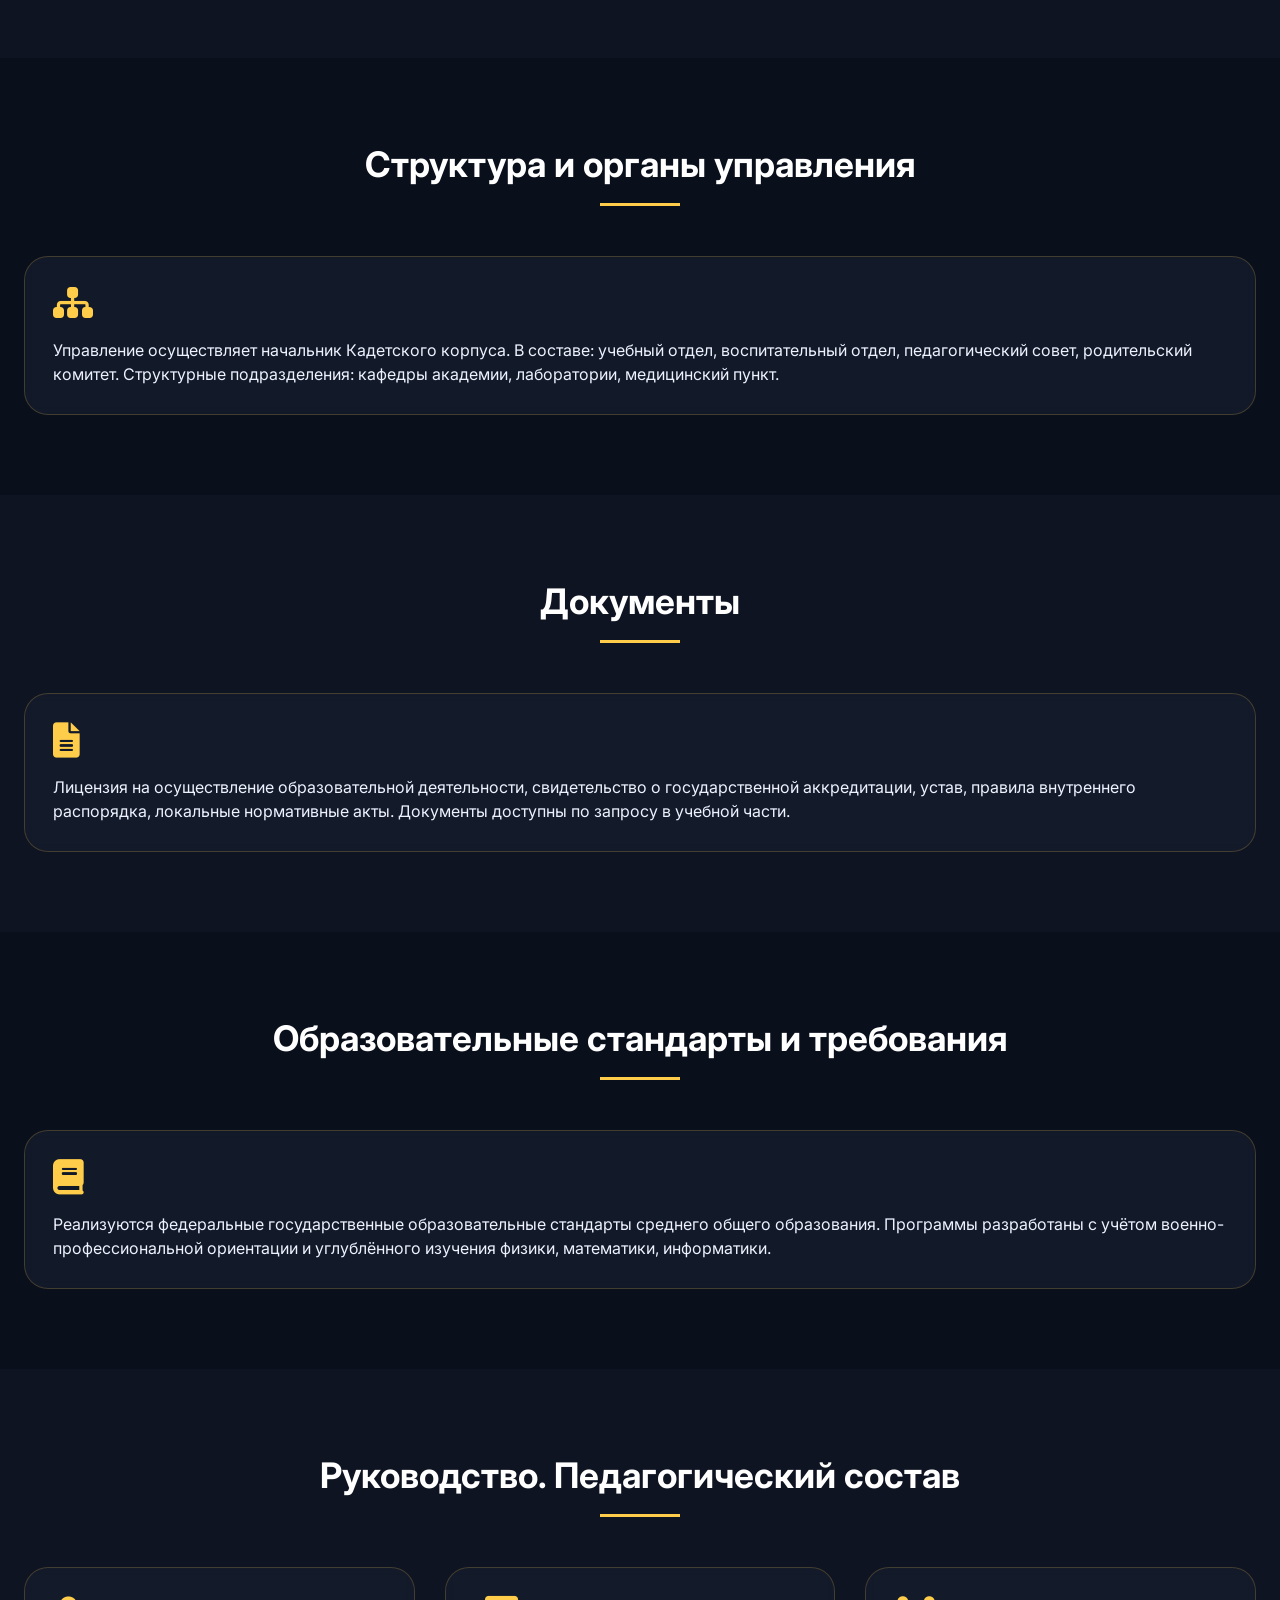
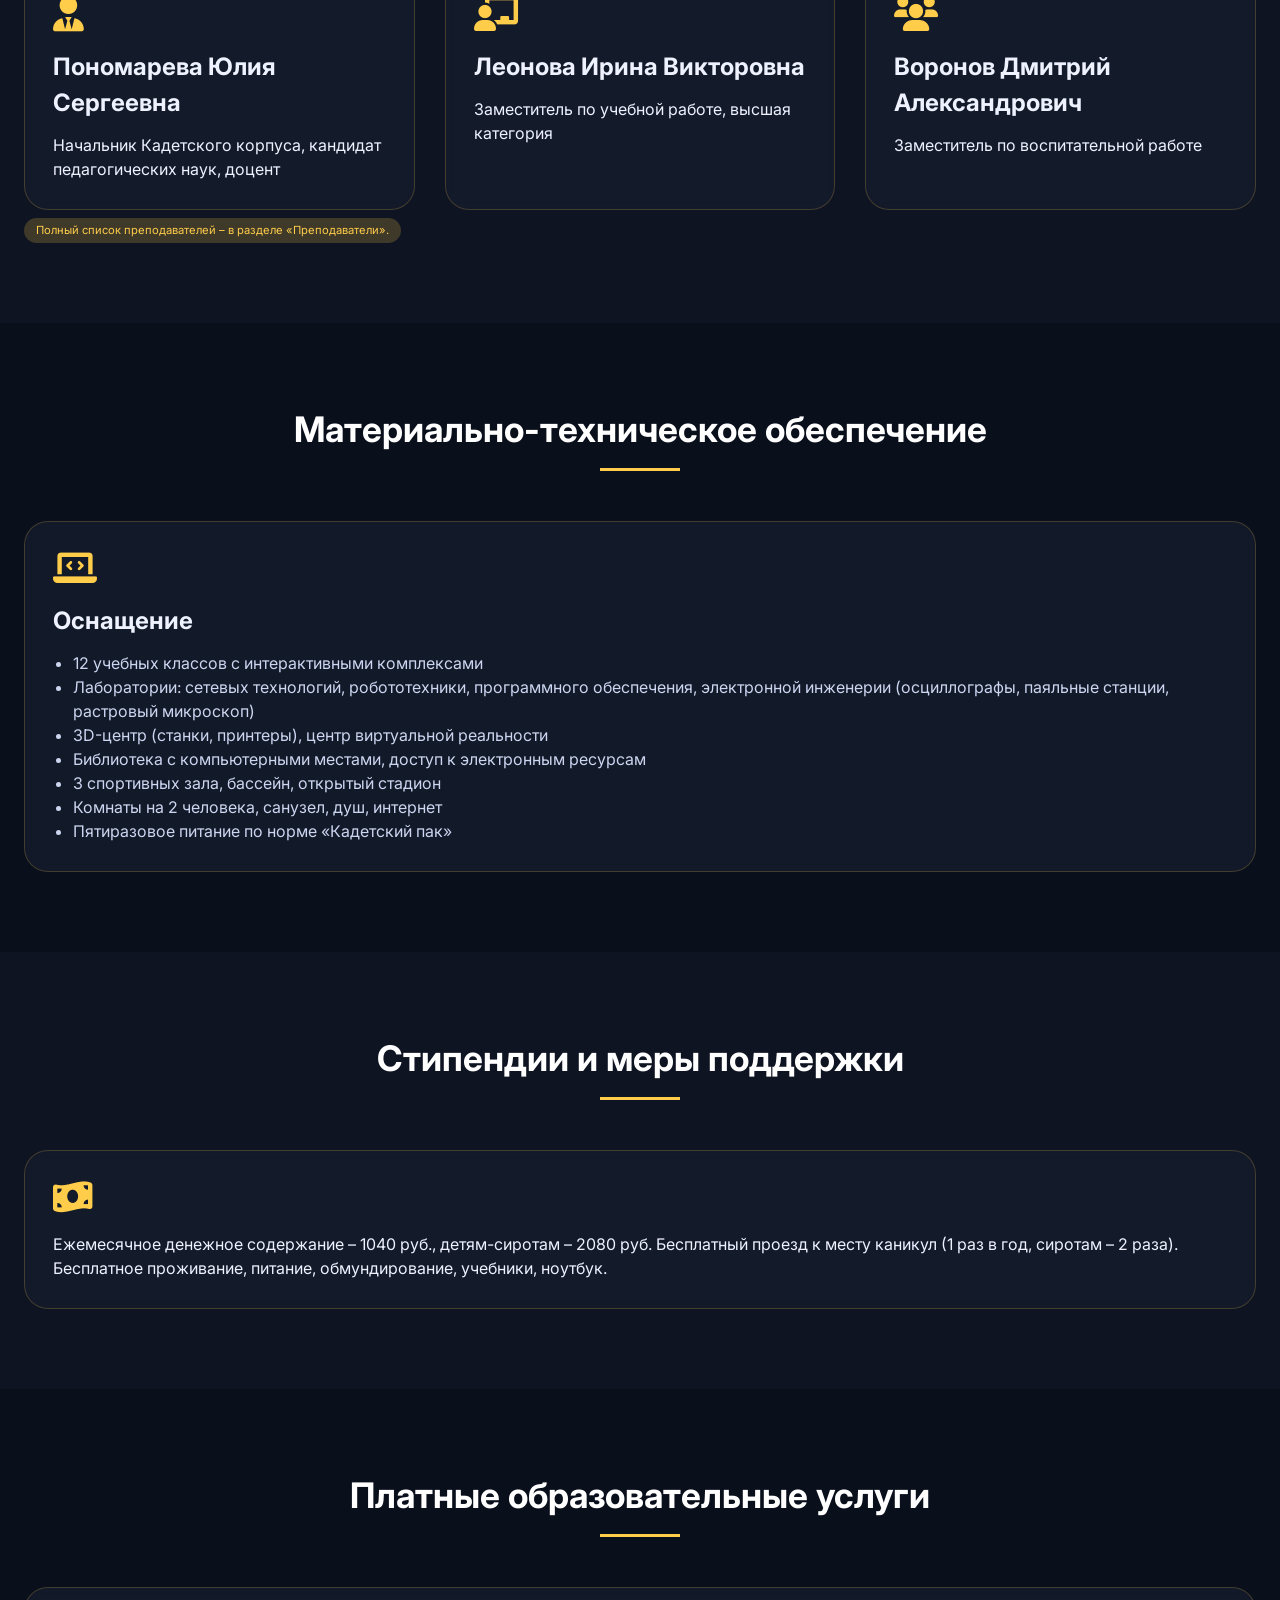
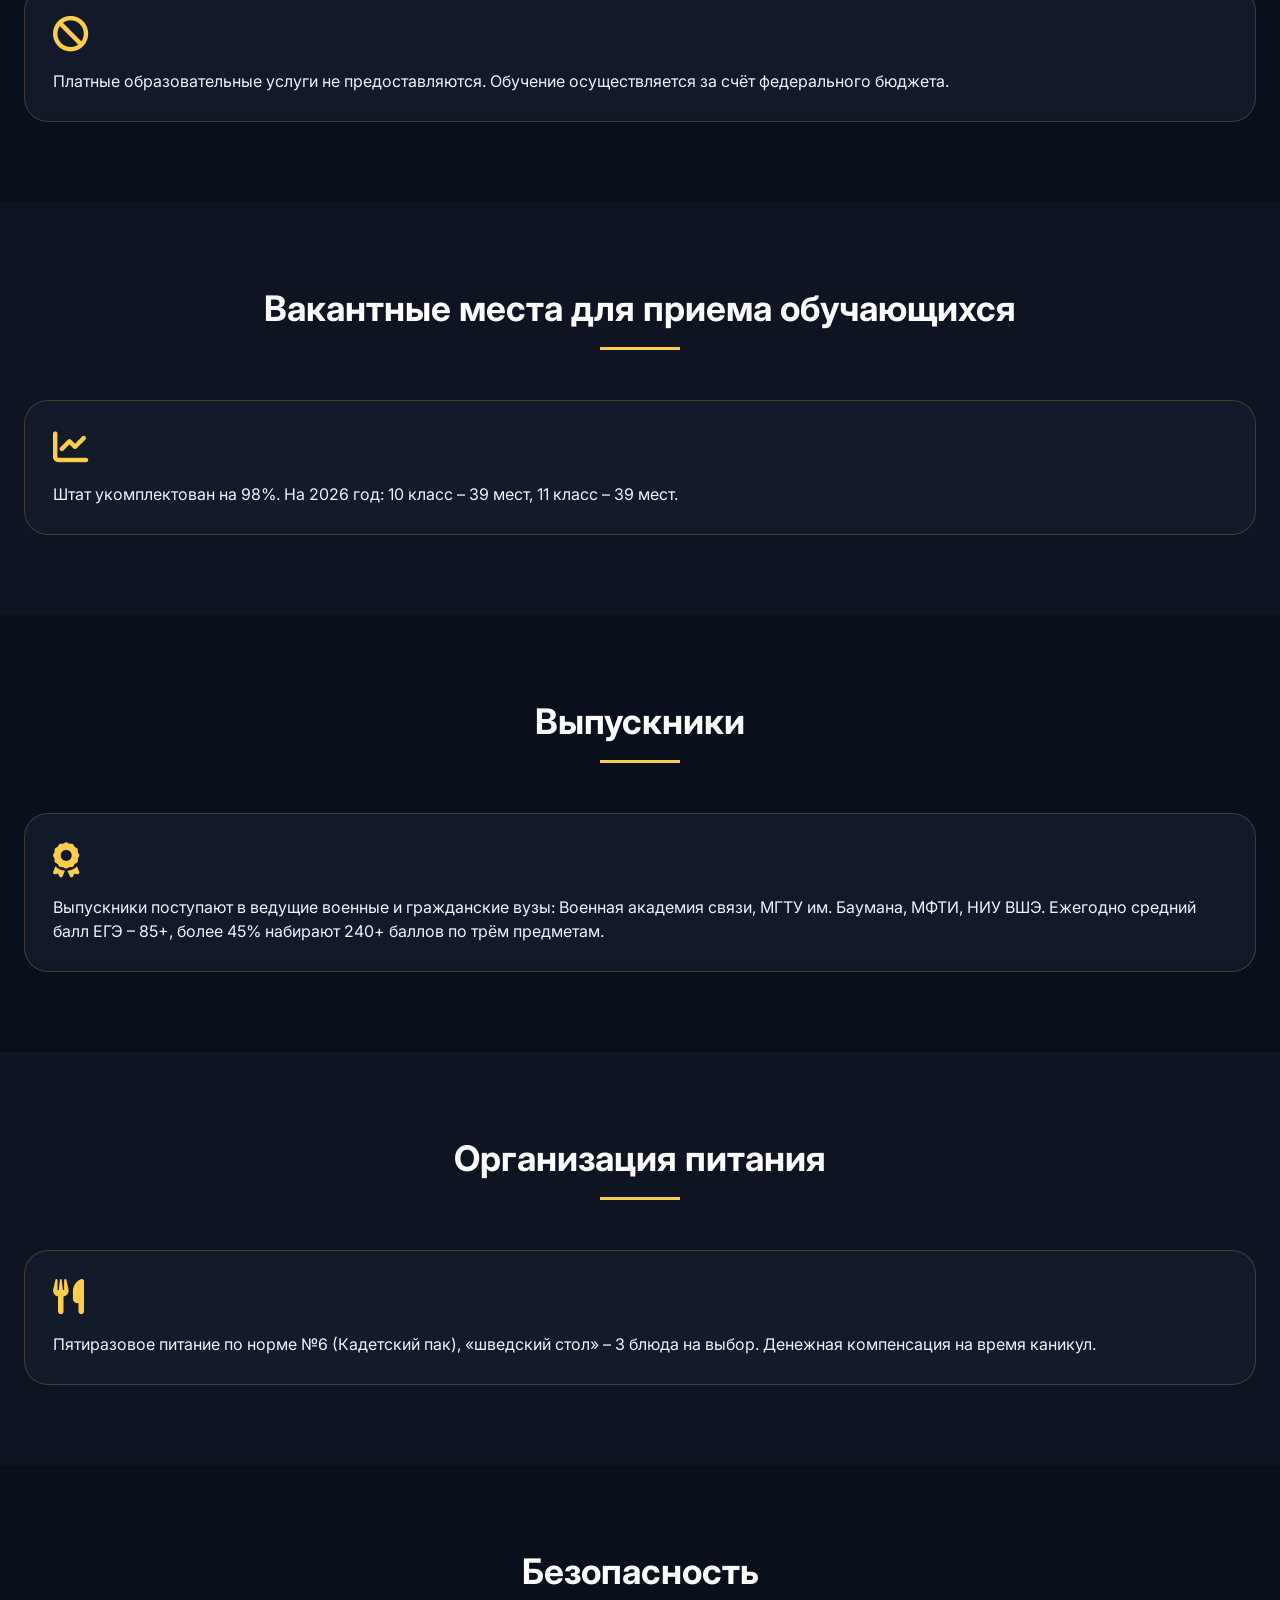
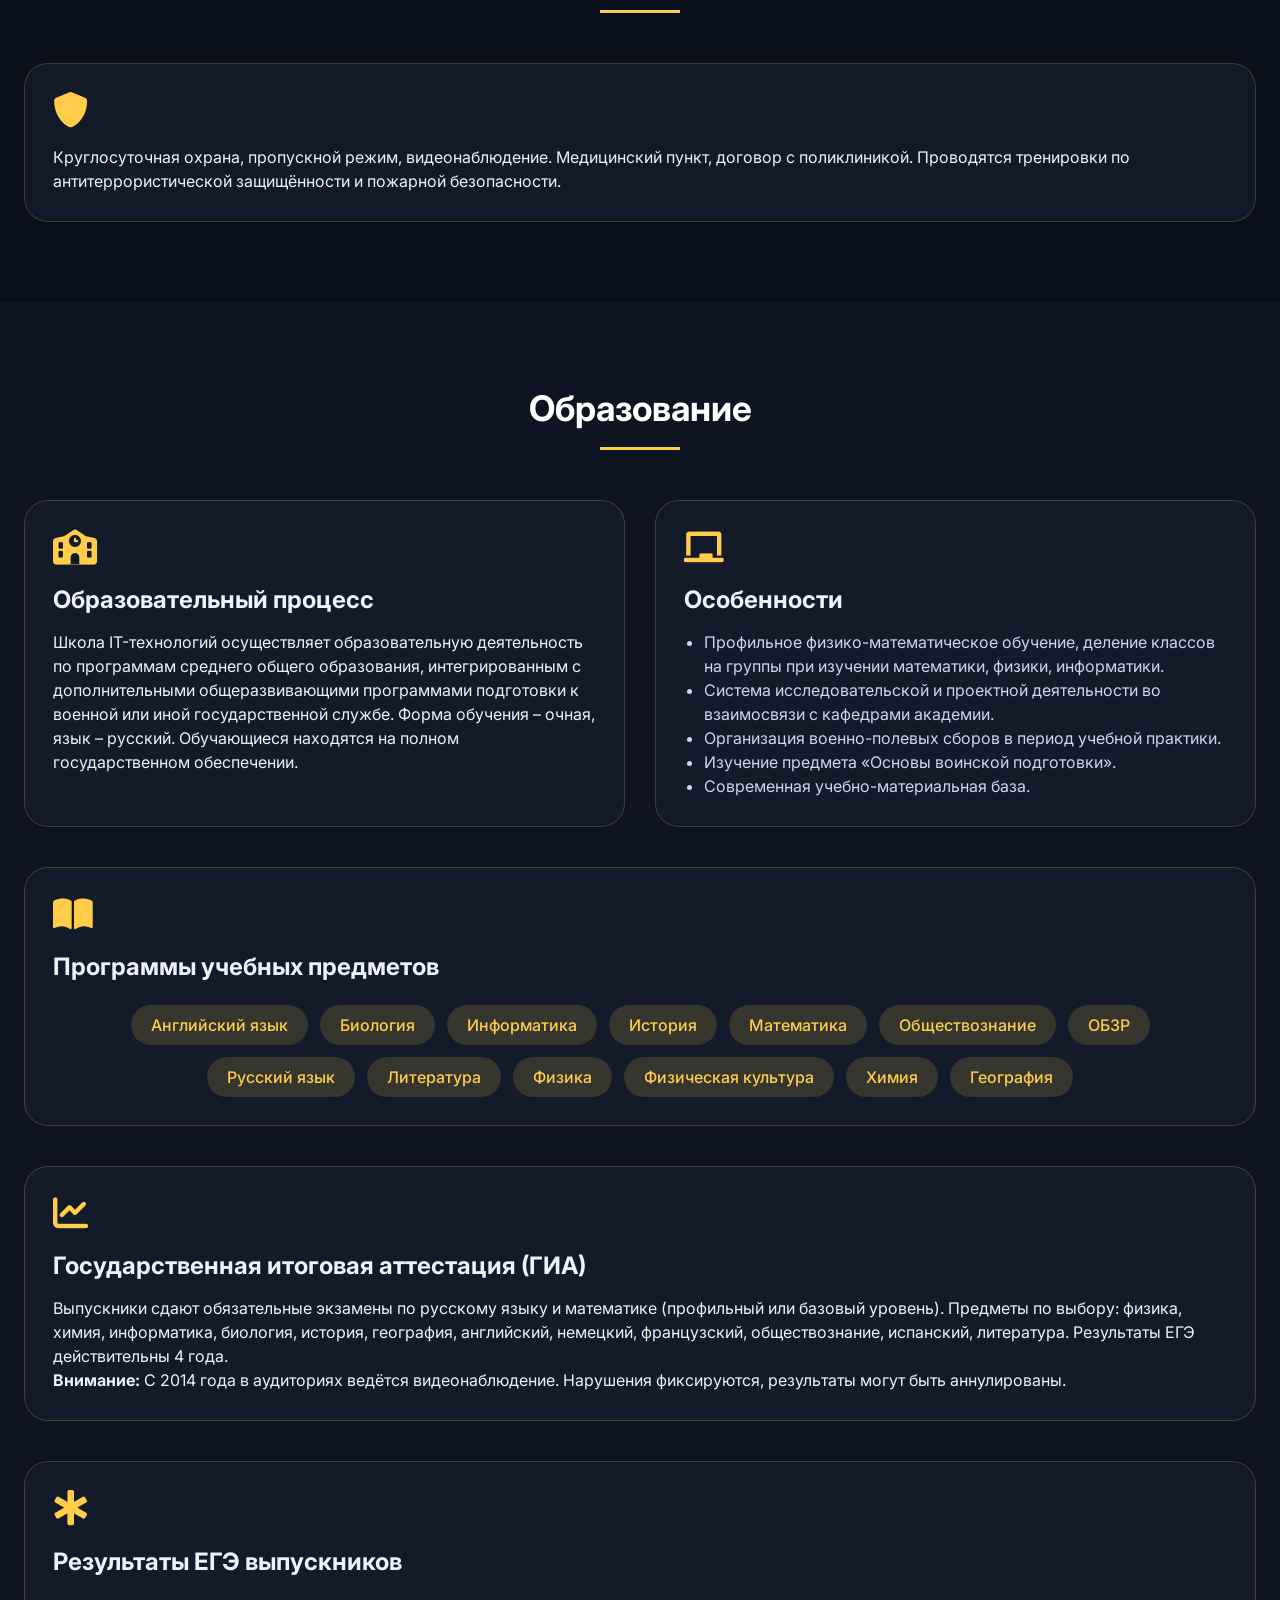
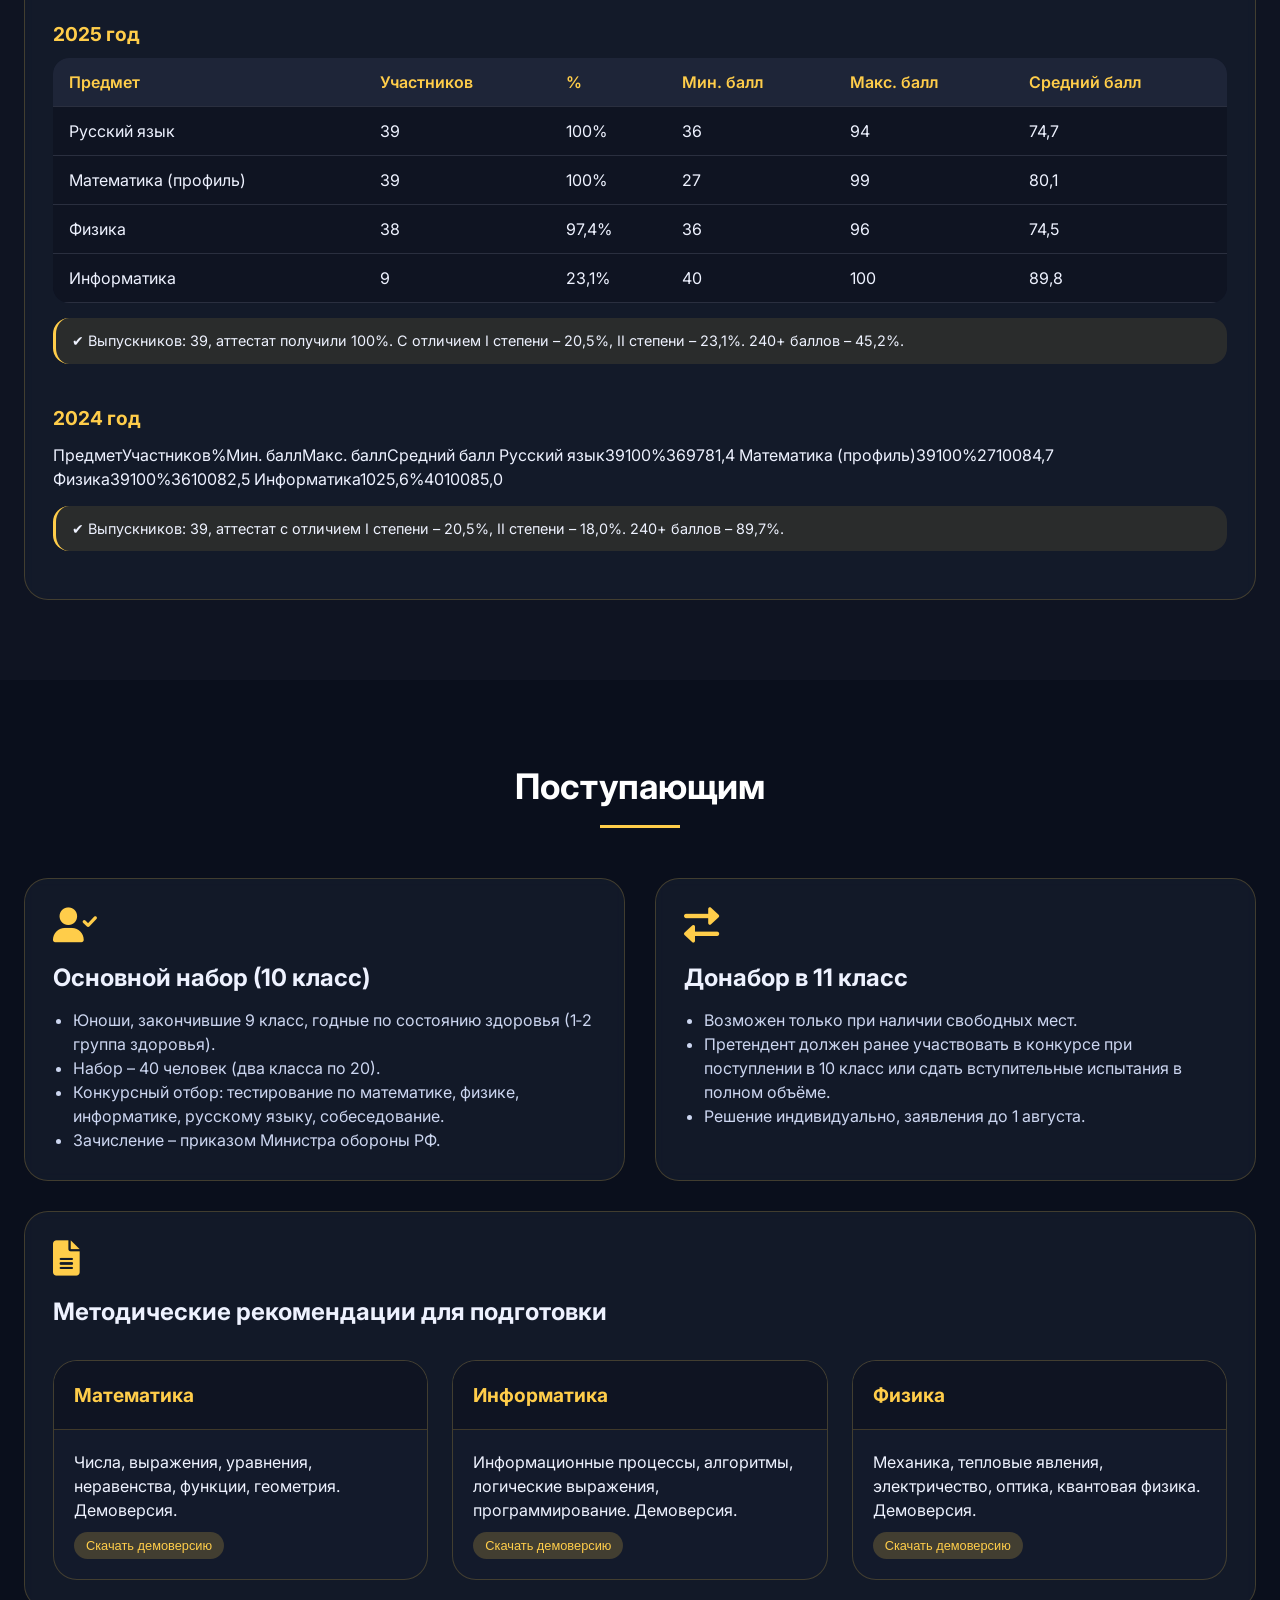
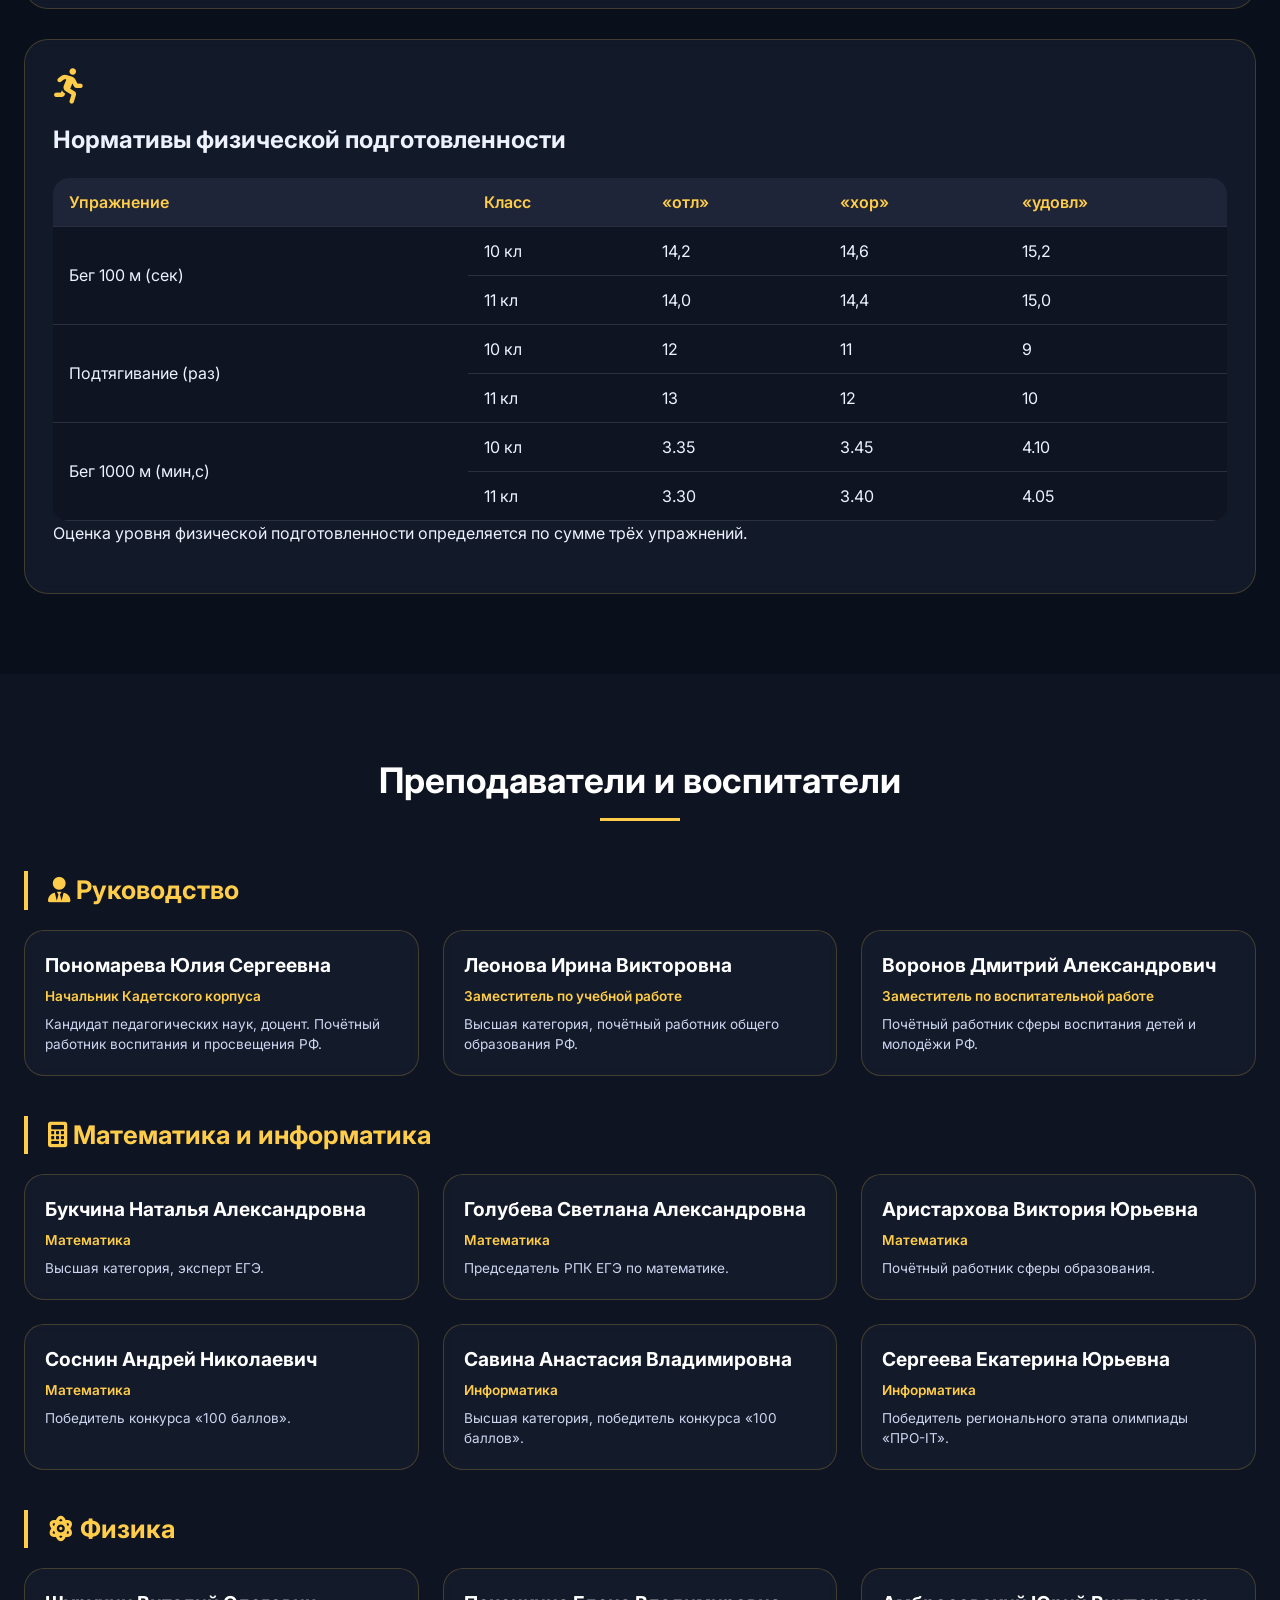
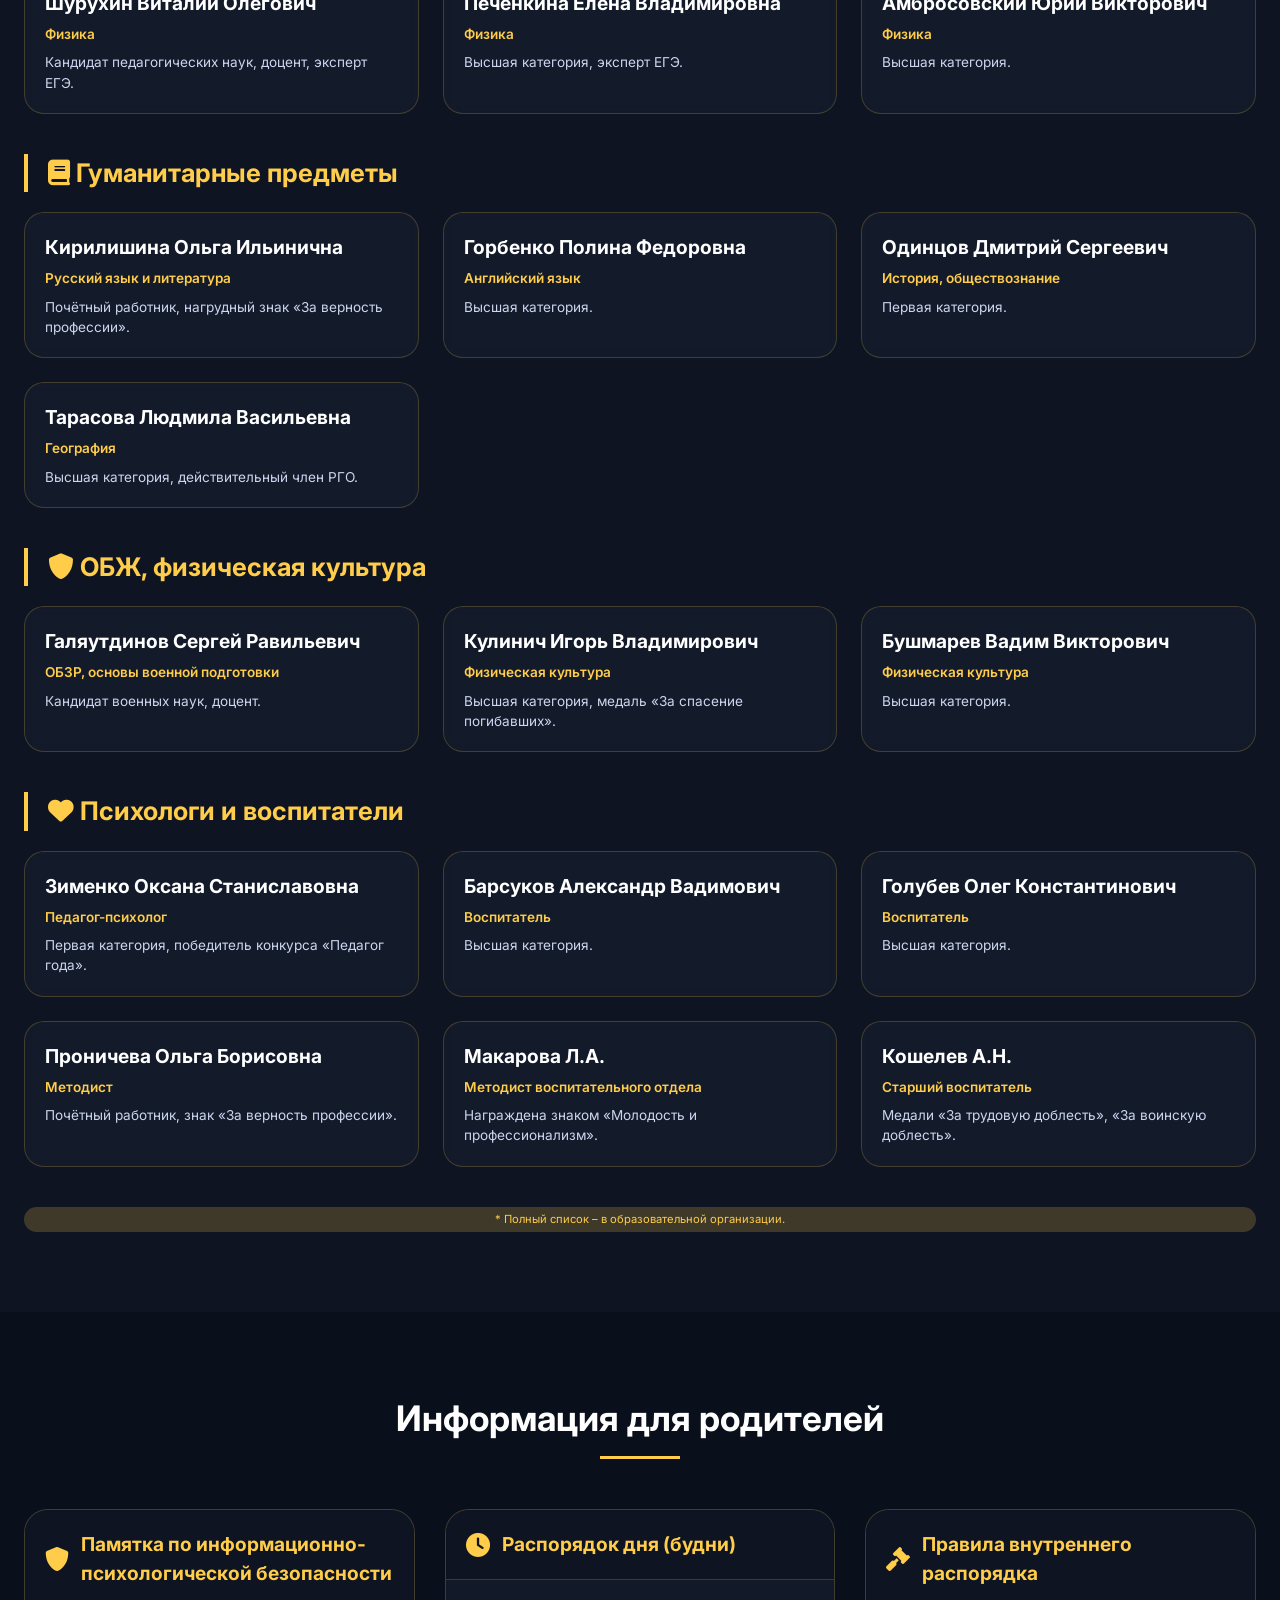
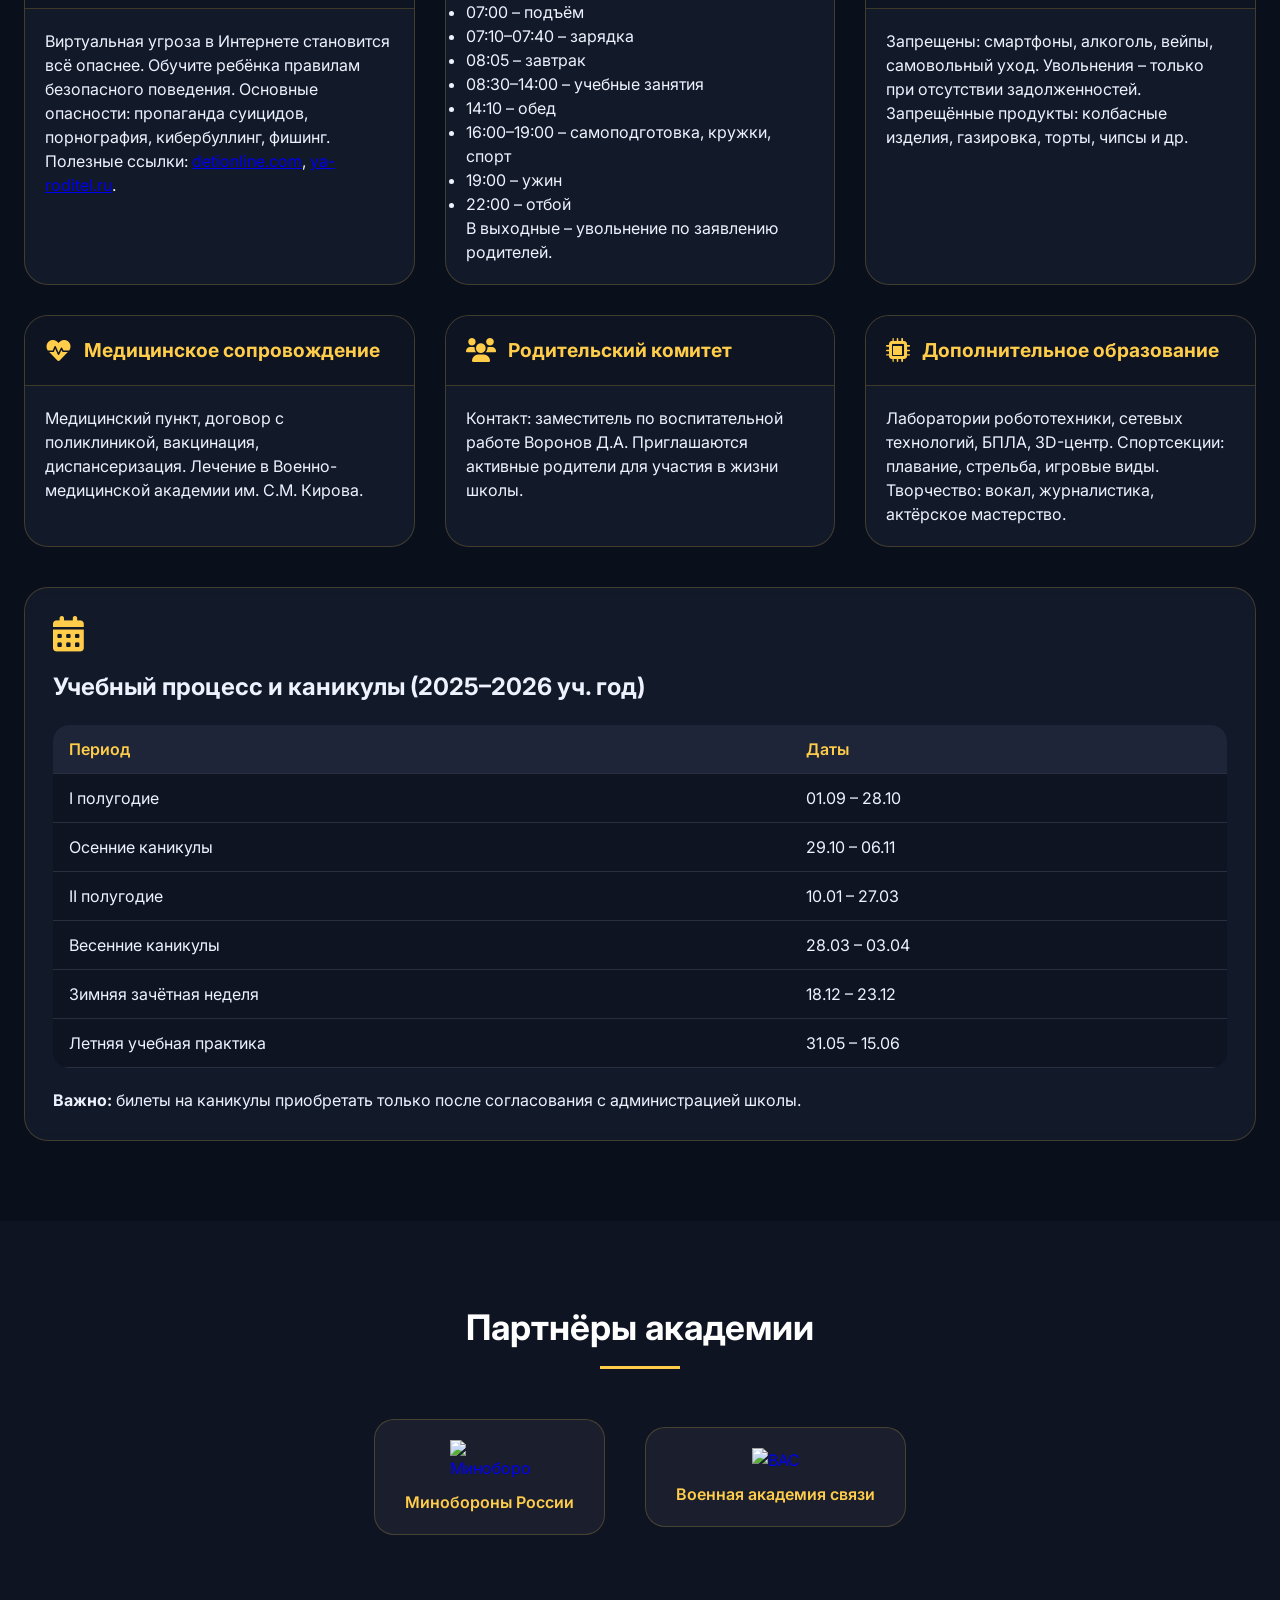
==== commit 31b34c43: "Update index.html" ====
--- a/index.html
+++ b/index.html
@@ -10,7 +10,6 @@
     <link rel="stylesheet" href="https://cdnjs.cloudflare.com/ajax/libs/font-awesome/6.0.0-beta3/css/all.min.css">
     <link rel="stylesheet" href="style.css">
     <script src="https://cdn.jsdelivr.net/npm/vanilla-tilt@1.8.0/dist/vanilla-tilt.min.js"></script>
-    <script src="https://api-maps.yandex.ru/2.1/?apikey=94fdc23b-e2d3-49c7-bbe1-36f05fc24abe&lang=ru_RU" type="text/javascript"></script>
 </head>
 <body>
 
@@ -150,29 +149,18 @@
             <div class="card">
                 <i class="fas fa-star-of-life"></i><h3>Результаты ЕГЭ выпускников</h3>
                 <div class="table-wrapper"><h4>2025 год</h4>
-                <table>
-                    <thead><tr><th>Предмет</th><th>Участников</th><th>%</th><th>Мин. балл</th><th>Макс. балл</th><th>Средний балл</th></tr></thead>
-                    <tbody>
-                        <tr><td>Русский язык</td><td>39</td><td>100%</td><td>36</td><td>94</td><td>74,7</td></tr>
-                        <tr><td>Математика (профиль)</td><td>39</td><td>100%</td><td>27</td><td>99</td><td>80,1</td></tr>
-                        <tr><td>Физика</td><td>38</td><td>97,4%</td><td>36</td><td>96</td><td>74,5</td></tr>
-                        <tr><td>Информатика</td><td>9</td><td>23,1%</td><td>40</td><td>100</td><td>89,8</td></tr>
-                    </tbody>
-                </table>
-                <div class="table-summary">✔ Выпускников: 39, аттестат получили 100%. С отличием I степени – 20,5%, II степени – 23,1%. 240+ баллов – 45,2%.</div>
-                </div>
-                <div class="table-wrapper"><h4>2024 год</h4>
-                <table>
-                    <thead><tr><th>Предмет</th><th>Участников</th><th>%</th><th>Мин. балл</th><th>Макс. балл</th><th>Средний балл</th></tr></thead>
-                    <tbody>
-                        <tr><td>Русский язык</td><td>39</td><td>100%</td><td>36</td><td>97</td><td>81,4</td></tr>
-                        <tr><td>Математика (профиль)</td><td>39</td><td>100%</td><td>27</td><td>100</td><td>84,7</td></tr>
-                        <tr><td>Физика</td><td>39</td><td>100%</td><td>36</td><td>100</td><td>82,5</td></tr>
-                        <tr><td>Информатика</td><td>10</td><td>25,6%</td><td>40</td><td>100</td><td>85,0</td></tr>
-                    </tbody>
-                </table>
-                <div class="table-summary">✔ Выпускников: 39, аттестат с отличием I степени – 20,5%, II степени – 18,0%. 240+ баллов – 89,7%.</div>
-                </div>
+                <table><thead><tr><th>Предмет</th><th>Участников</th><th>%</th><th>Мин. балл</th><th>Макс. балл</th><th>Средний балл</th></tr></thead><tbody>
+                <tr><td>Русский язык</td><td>39</td><td>100%</td><td>36</td><td>94</td><td>74,7</td></tr>
+                <tr><td>Математика (профиль)</td><td>39</td><td>100%</td><td>27</td><td>99</td><td>80,1</td></tr>
+                <tr><td>Физика</td><td>38</td><td>97,4%</td><td>36</td><td>96</td><td>74,5</td></tr>
+                <tr><td>Информатика</td><td>9</td><td>23,1%</td><td>40</td><td>100</td><td>89,8</td></tr>
+                </tbody></table><div class="table-summary">✔ Выпускников: 39, аттестат получили 100%. С отличием I степени – 20,5%, II степени – 23,1%. 240+ баллов – 45,2%.</div></div>
+                <div class="table-wrapper"><h4>2024 год</h4><tr><thead><tr><th>Предмет</th><th>Участников</th><th>%</th><th>Мин. балл</th><th>Макс. балл</th><th>Средний балл</th></tr></thead><tbody>
+                <tr><td>Русский язык</td><td>39</td><td>100%</td><td>36</td><td>97</td><td>81,4</td></tr>
+                <tr><td>Математика (профиль)</td><td>39</td><td>100%</td><td>27</td><td>100</td><td>84,7</td></tr>
+                <tr><td>Физика</td><td>39</td><td>100%</td><td>36</td><td>100</td><td>82,5</td></tr>
+                <tr><td>Информатика</td><td>10</td><td>25,6%</td><td>40</td><td>100</td><td>85,0</td></tr>
+                </tbody></table><div class="table-summary">✔ Выпускников: 39, аттестат с отличием I степени – 20,5%, II степени – 18,0%. 240+ баллов – 89,7%.</div></div>
             </div>
         </div>
     </section>
@@ -194,19 +182,16 @@
             </div>
             <div class="card" style="margin-top:30px;"><i class="fas fa-running"></i><h3>Нормативы физической подготовленности</h3>
                 <div class="table-wrapper">
-                    <table>
-                        <thead><tr><th>Упражнение</th><th>Класс</th><th>«отл»</th><th>«хор»</th><th>«удовл»</th></tr></thead>
-                        <tbody>
-                            <tr><td rowspan="2">Бег 100 м (сек)</td><td>10 кл</td><td>14,2</td><td>14,6</td><td>15,2</td></tr>
-                            <tr><td>11 кл</td><td>14,0</td><td>14,4</td><td>15,0</td></tr>
-                            <tr><td rowspan="2">Подтягивание (раз)</td><td>10 кл</td><td>12</td><td>11</td><td>9</td></tr>
-                            <tr><td>11 кл</td><td>13</td><td>12</td><td>10</td></tr>
-                            <tr><td rowspan="2">Бег 1000 м (мин,с)</td><td>10 кл</td><td>3.35</td><td>3.45</td><td>4.10</td></tr>
-                            <tr><td>11 кл</td><td>3.30</td><td>3.40</td><td>4.05</td></tr>
-                        </tbody>
-                    </table>
-                    <p>Оценка уровня физической подготовленности определяется по сумме трёх упражнений.</p>
-                </div>
+                    <table><thead><tr><th>Упражнение</th><th>Класс</th><th>«отл»</th><th>«хор»</th><th>«удовл»</th></tr></thead><tbody>
+                    <tr><td rowspan="2">Бег 100 м (сек)</td><td>10 кл</td><td>14,2</td><td>14,6</td><td>15,2</td></tr>
+                    <tr><td>11 кл</td><td>14,0</td><td>14,4</td><td>15,0</td></tr>
+                    <tr><td rowspan="2">Подтягивание (раз)</td><td>10 кл</td><td>12</td><td>11</td><td>9</td></tr>
+                    <tr><td>11 кл</td><td>13</td><td>12</td><td>10</td></tr>
+                    <tr><td rowspan="2">Бег 1000 м (мин,с)</td><td>10 кл</td><td>3.35</td><td>3.45</td><td>4.10</td></tr>
+                    <tr><td>11 кл</td><td>3.30</td><td>3.40</td><td>4.05</td></tr>
+                    </tbody>
+                </table>
+                <p>Оценка уровня физической подготовленности определяется по сумме трёх упражнений.</p>
             </div>
         </div>
     </section>
@@ -275,11 +260,15 @@
         </div>
     </section>
 
-    <!-- Карта -->
+    <!-- КАРТА (изображение map.png из той же папки) -->
     <section class="section bg-light fade-up">
         <div class="container">
             <h2 class="section-title">Наш адрес</h2>
-            <div class="map-container" id="map"></div>
+            <div style="text-align: center;">
+                <img src="map.png" 
+                     alt="Карта с меткой Кадетского корпуса"
+                     style="width: 100%; max-width: 800px; border-radius: 24px; border: 1px solid rgba(255,205,74,0.3);">
+            </div>
             <p style="text-align: center; margin-top: 20px;">г. Санкт-Петербург, Тихорецкий пр., д. 3</p>
         </div>
     </section>
@@ -386,25 +375,6 @@
     updateCountdown();
     setInterval(updateCountdown, 1000);
 
-    if (typeof ymaps !== 'undefined') {
-        ymaps.ready(init);
-    } else {
-        const mapDiv = document.getElementById('map');
-        if(mapDiv) mapDiv.innerHTML = '<div style="height:100%; display:flex; align-items:center; justify-content:center; background:#1a1f2e; color:#ffcd4a;">Карта временно недоступна. Проверьте API-ключ.</div>';
-    }
-    function init() {
-        var myMap = new ymaps.Map("map", {
-            center: [60.0176, 30.3839],
-            zoom: 16,
-            controls: ['zoomControl', 'fullscreenControl']
-        });
-        var placemark = new ymaps.Placemark([60.0176, 30.3839], {
-            hintContent: 'Кадетский корпус',
-            balloonContent: 'г. Санкт-Петербург, Тихорецкий пр., 3'
-        });
-        myMap.geoObjects.add(placemark);
-    }
-
     VanillaTilt.init(document.querySelectorAll('.card:not(.no-tilt), .teacher-card, .parent-card, .methodic-card, .partner-logo'), {
         max: 8,
         speed: 400,
--- a/style.css
+++ b/style.css
@@ -152,7 +152,7 @@
 }
 .dropdown:hover .dropdown-content { display: block; }
 
-/* HERO С ВИДЕО-ФОНОМ */
+/* HERO */
 .hero {
     position: relative;
     min-height: 90vh;
@@ -249,9 +249,9 @@
     transform: translateY(0);
 }
 
-/* КАРТА (увеличенная высота) */
+/* КАРТА */
 .map-container {
-    height: 500px;
+    height: 400px;
     border-radius: 24px;
     overflow: hidden;
     border: 1px solid rgba(255,205,74,0.3);
@@ -262,7 +262,7 @@
     height: 100%;
 }
 
-/* ПАРТНЁРЫ — логотипы видны всегда, при наведении увеличиваются */
+/* ПАРТНЁРЫ */
 .partners-grid {
     display: flex;
     flex-wrap: wrap;
@@ -294,7 +294,6 @@
     max-width: 80px;
     max-height: 60px;
     width: auto;
-    /* убираем фильтр, логотип виден всегда */
     filter: none;
     opacity: 1;
     transition: 0.2s;
@@ -305,7 +304,7 @@
     font-size: 1rem;
 }
 
-/* ОСТАЛЬНЫЕ СТИЛИ (статистика, карточки, таблицы, преподаватели, родителям) */
+/* СТАТИСТИКА, КАРТОЧКИ, ТАБЛИЦЫ, ПРЕПОДАВАТЕЛИ, РОДИТЕЛЯМ */
 .stats { background: #0f1422; padding: 60px 0; }
 .stats-grid { display: flex; flex-wrap: wrap; justify-content: space-between; gap: 30px; text-align: center; }
 .stat-card { flex: 1; min-width: 160px; }
@@ -366,8 +365,6 @@
 .curtain .btn { margin-top: 20px; }
 .table-summary { background: rgba(255,205,74,0.1); border-radius: 16px; padding: 12px 16px; margin-top: 15px; font-size: 0.9rem; border-left: 3px solid #ffcd4a; }
 .table-wrapper h4 { color: #ffcd4a; margin: 20px 0 10px 0; font-size: 1.2rem; }
-
-/* Карточка каникул не должна иметь tilt */
 .no-tilt {
     transform: none !important;
 }
@@ -390,4 +387,4 @@
     .partners-grid { gap: 20px; }
     .partner-logo { padding: 15px 20px; }
     .map-container { height: 300px; }
-}+}
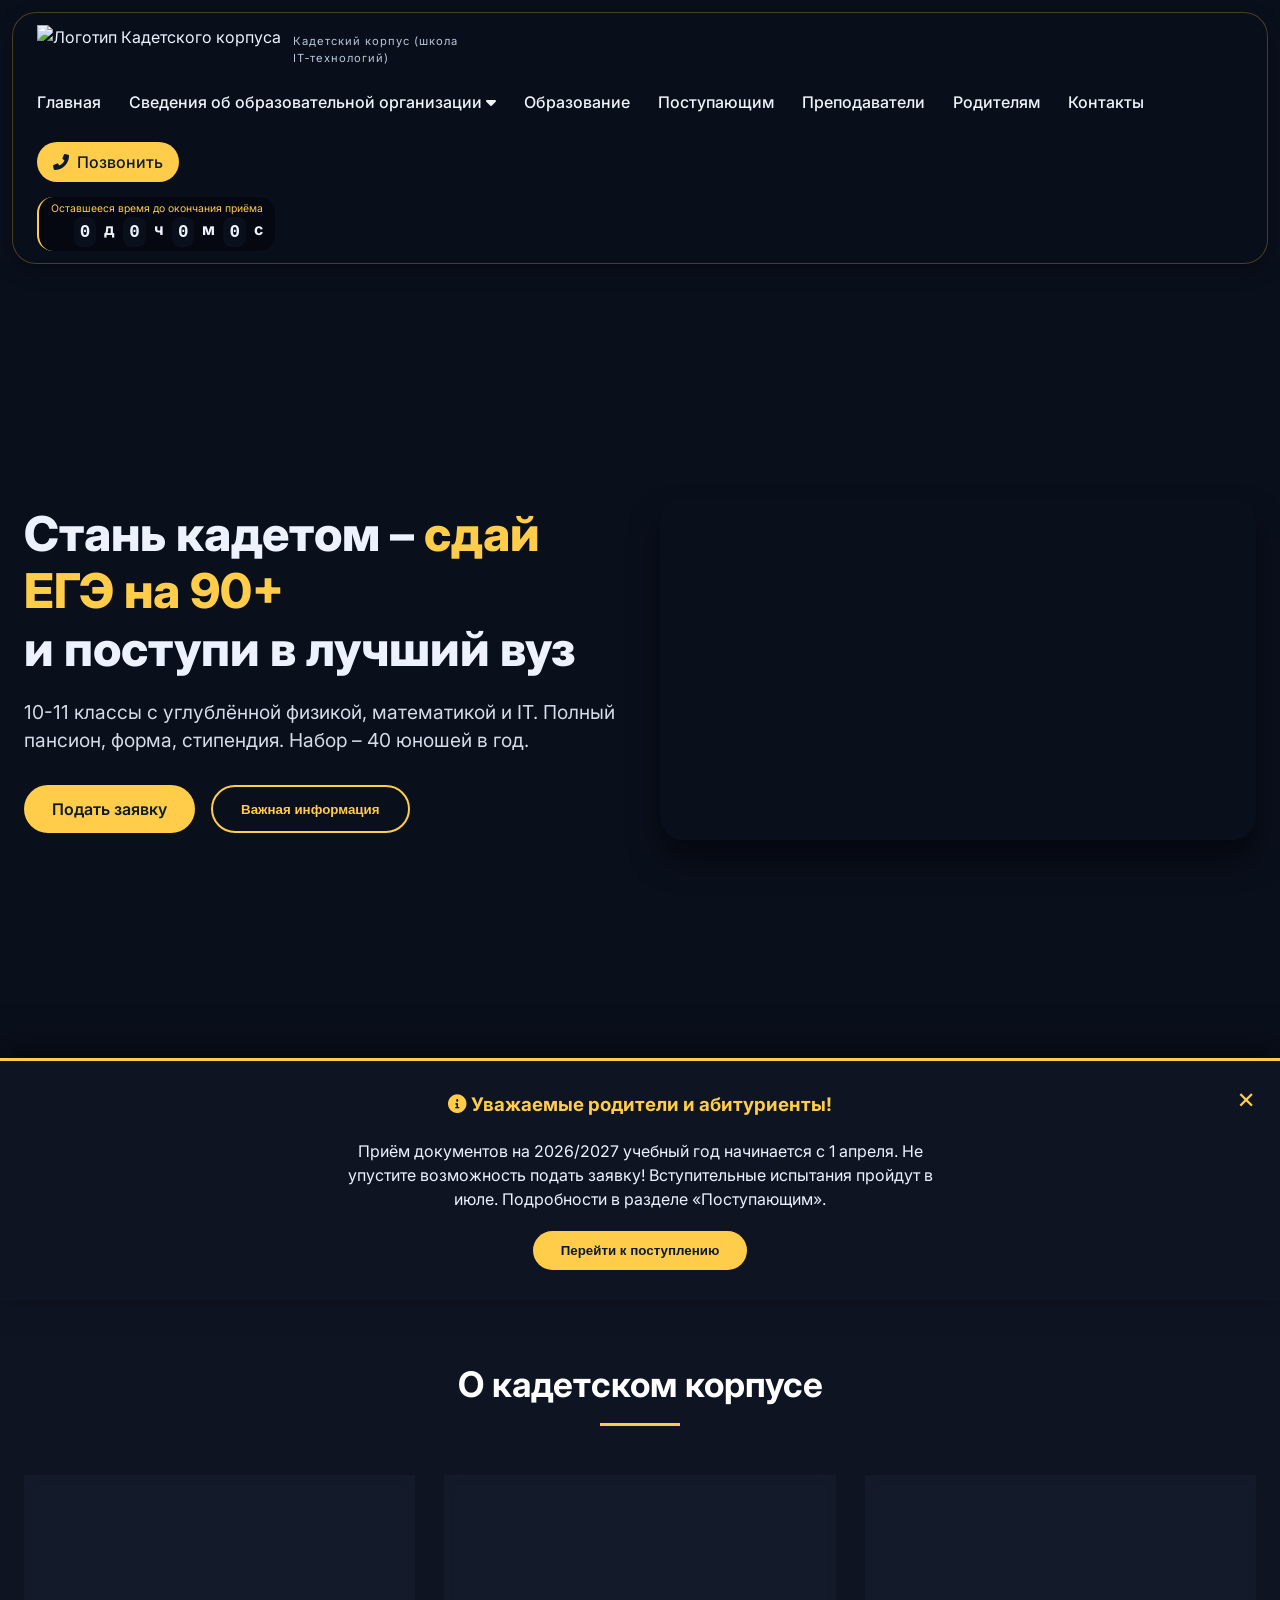
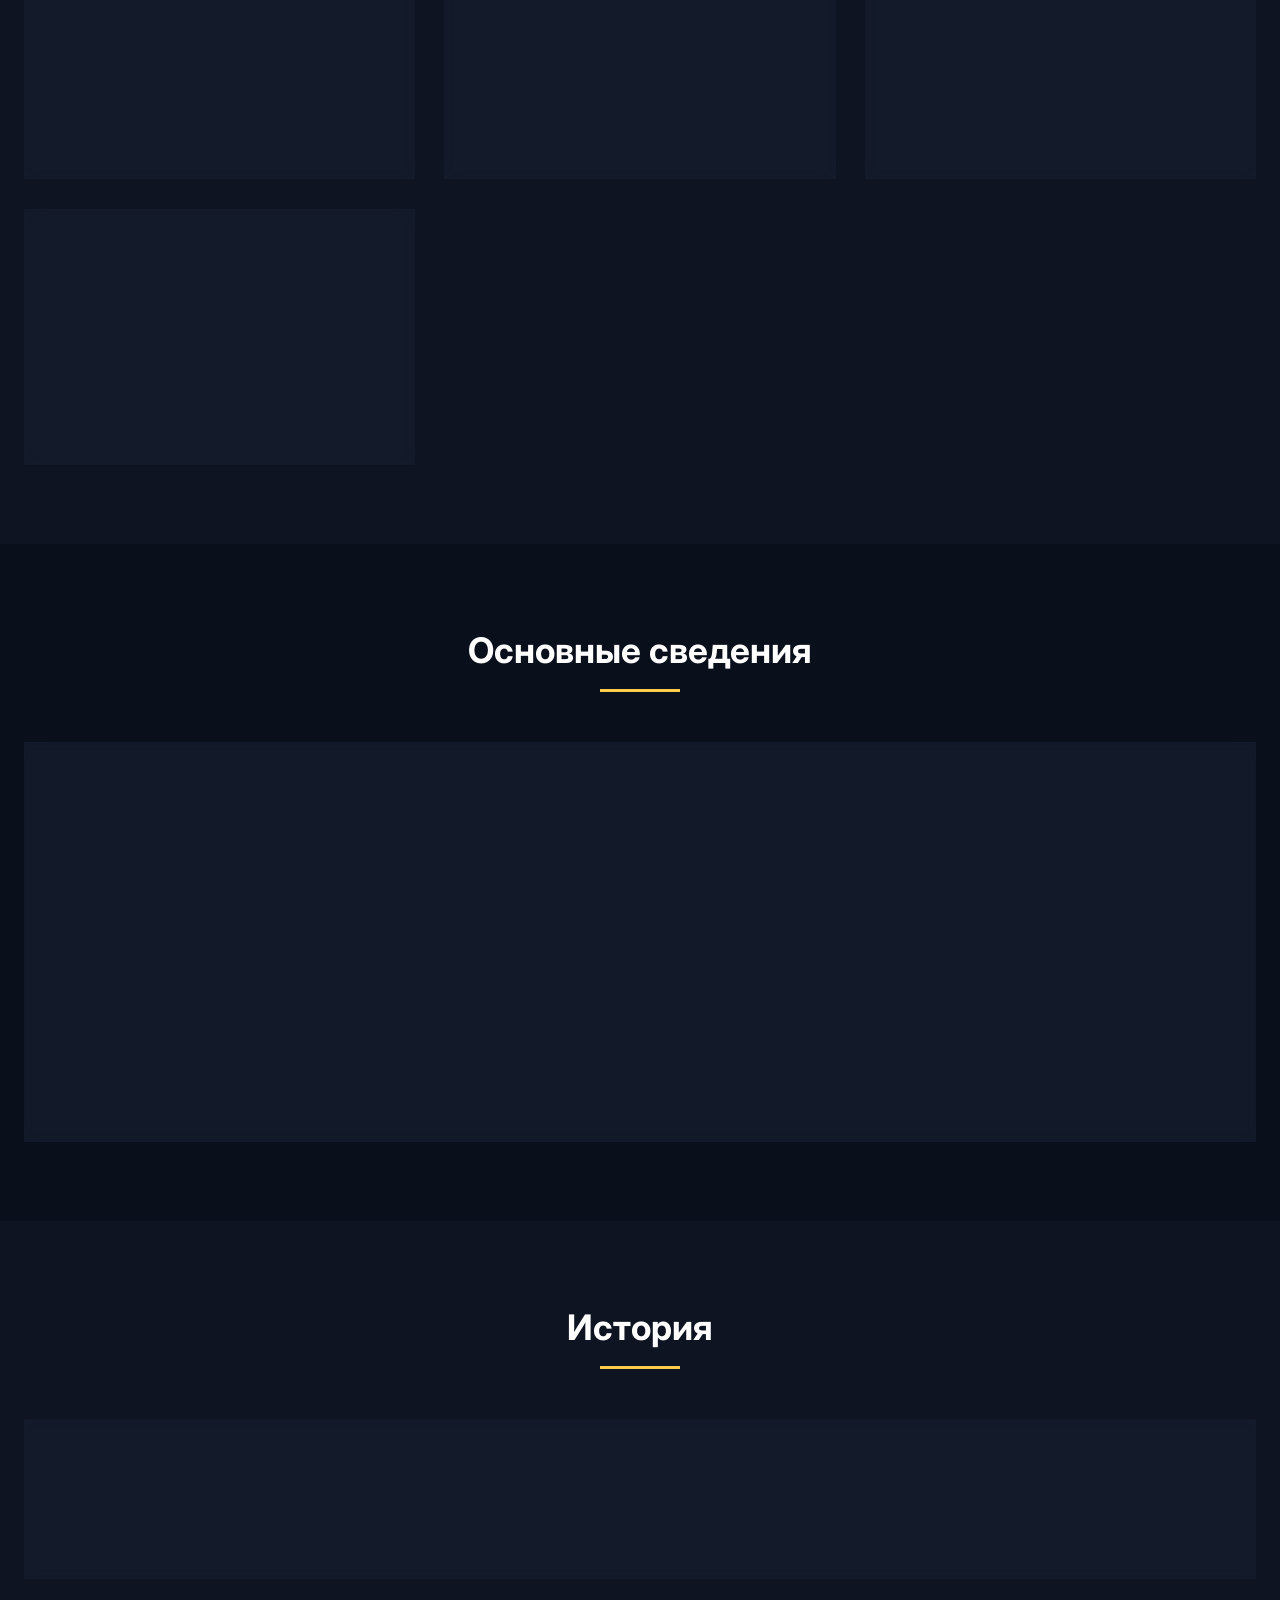
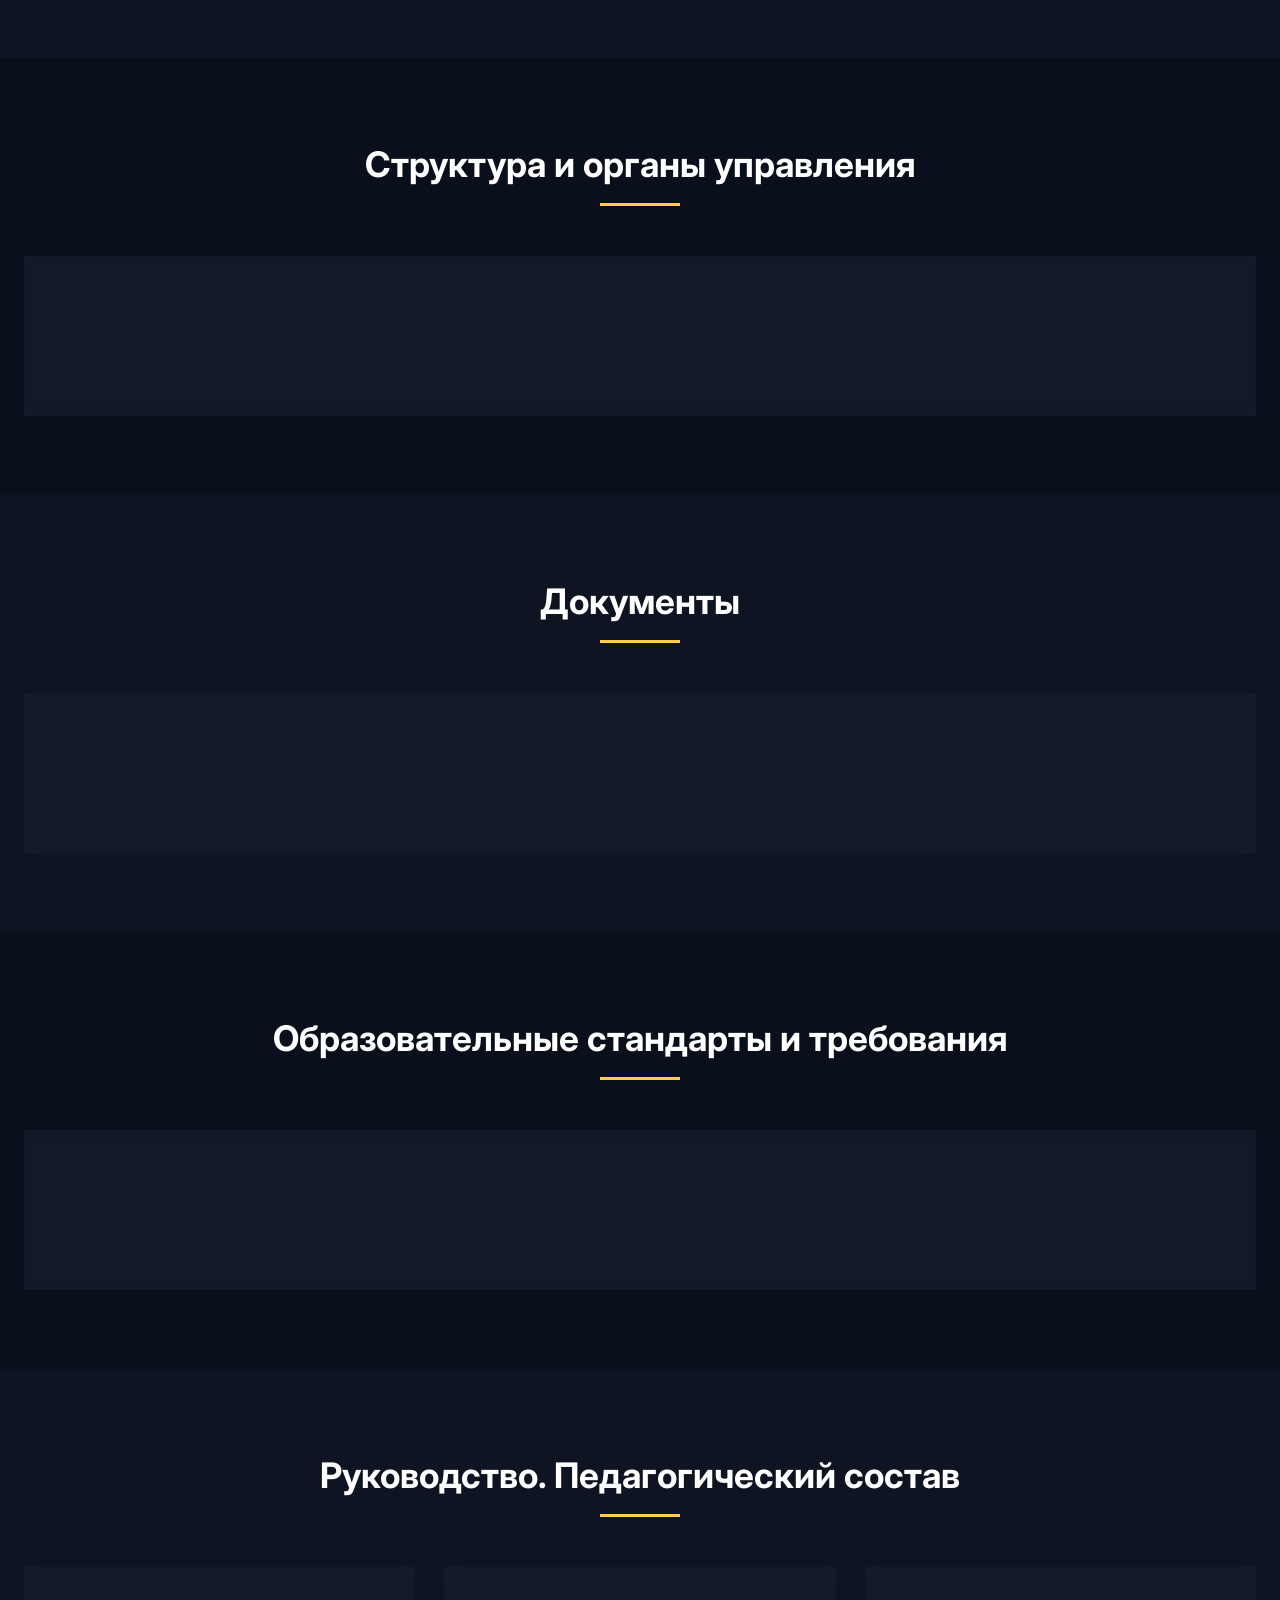
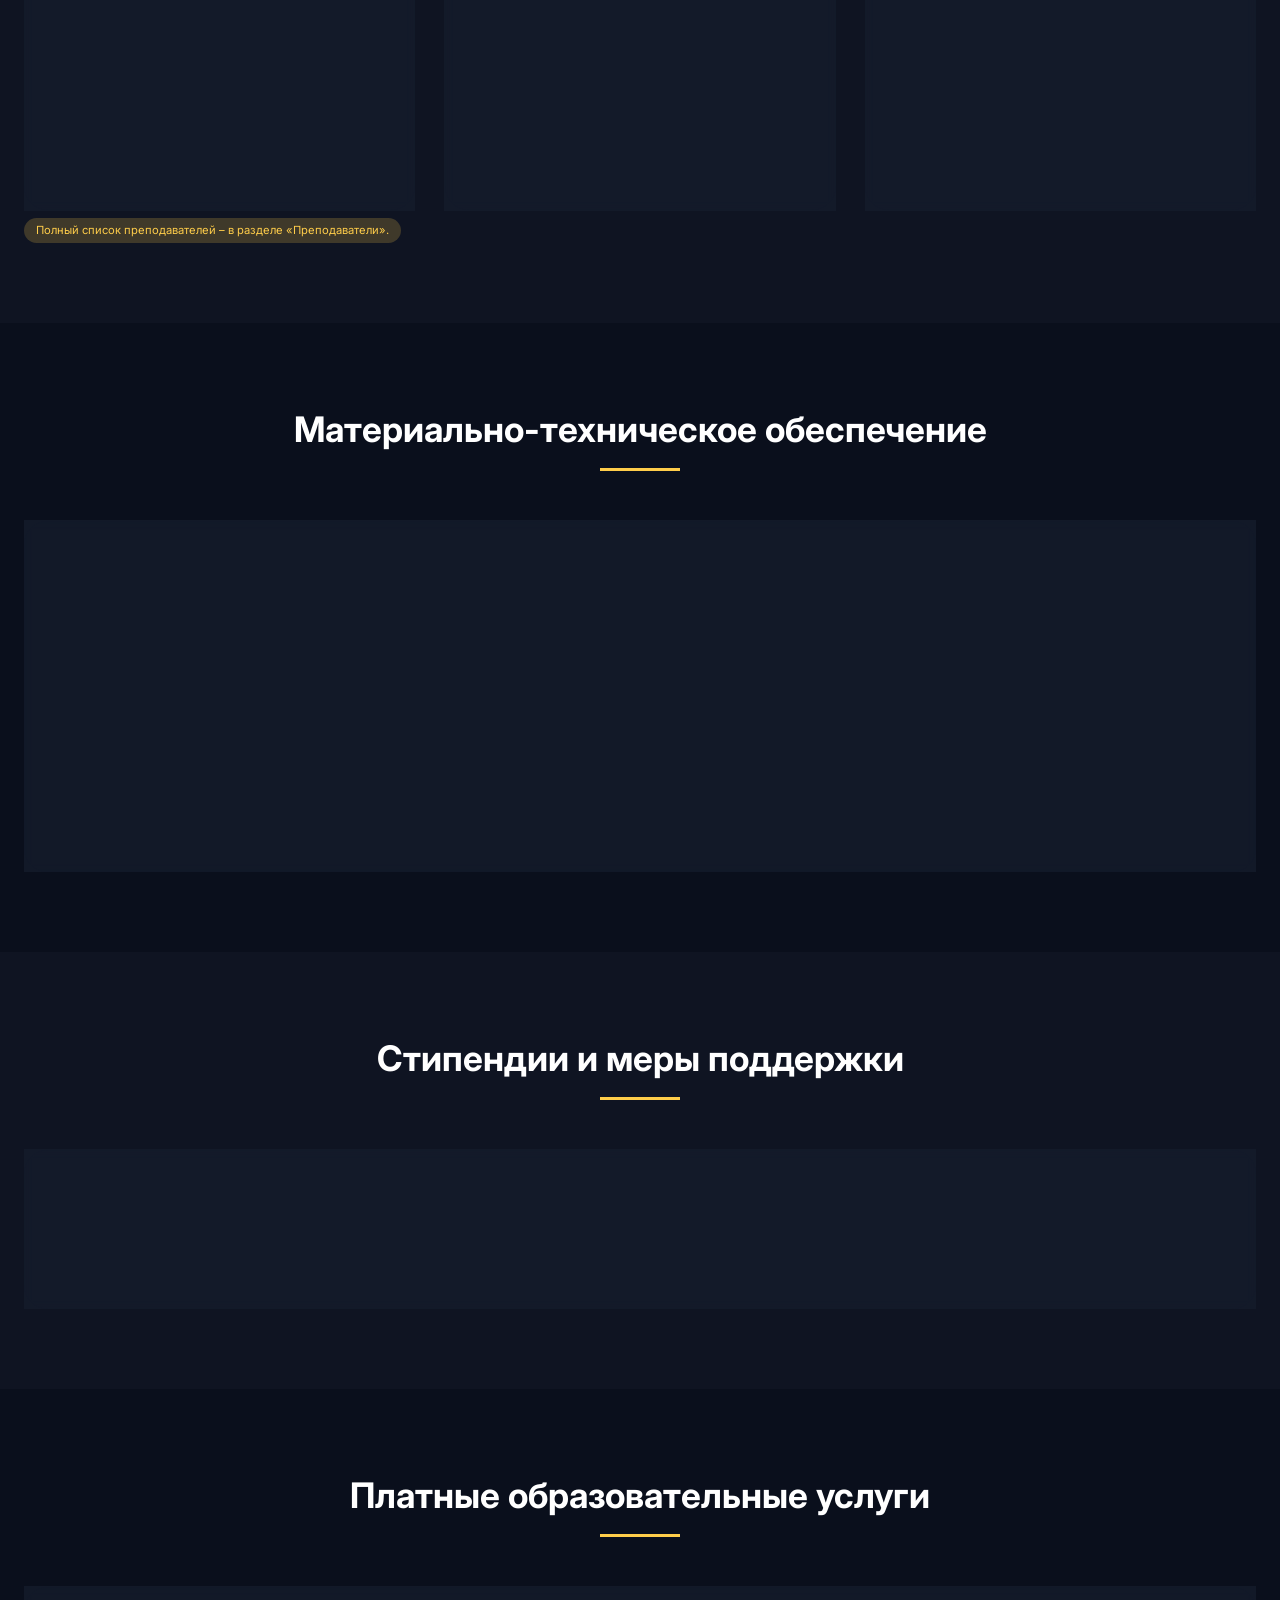
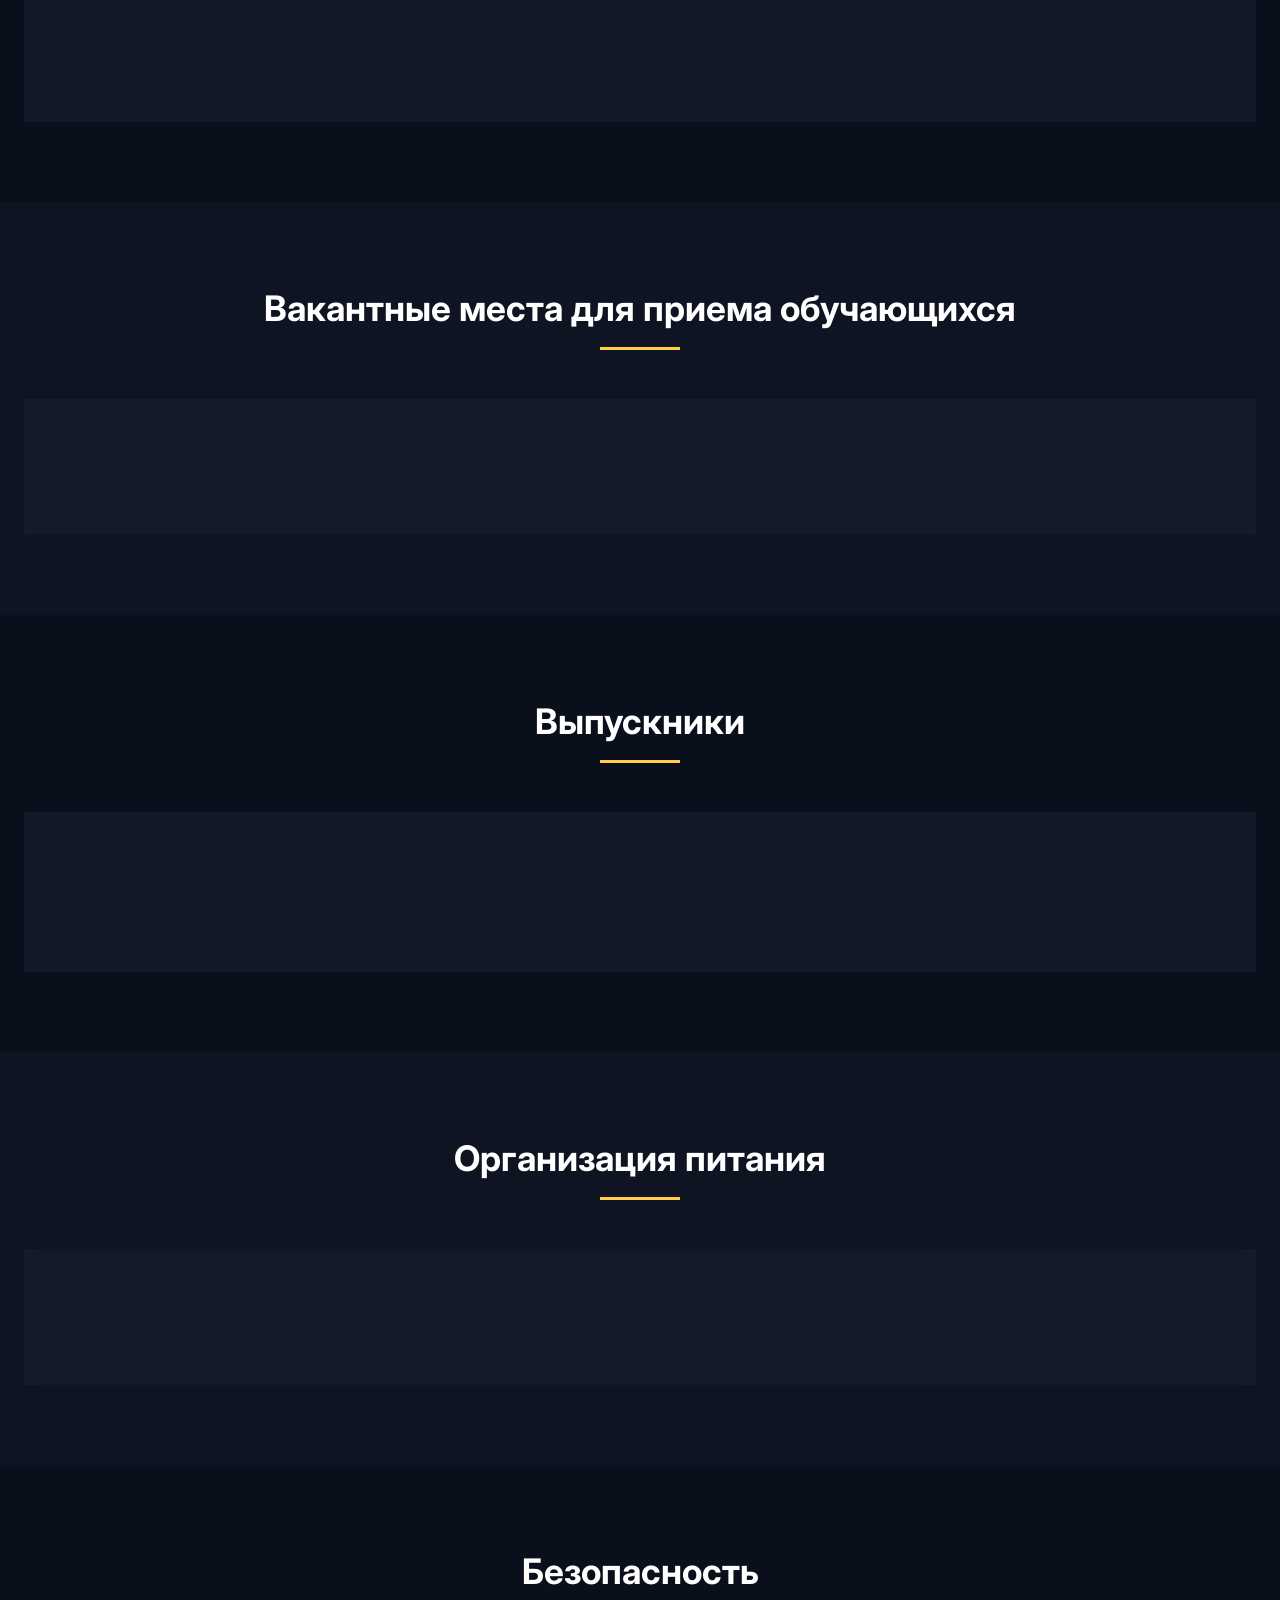
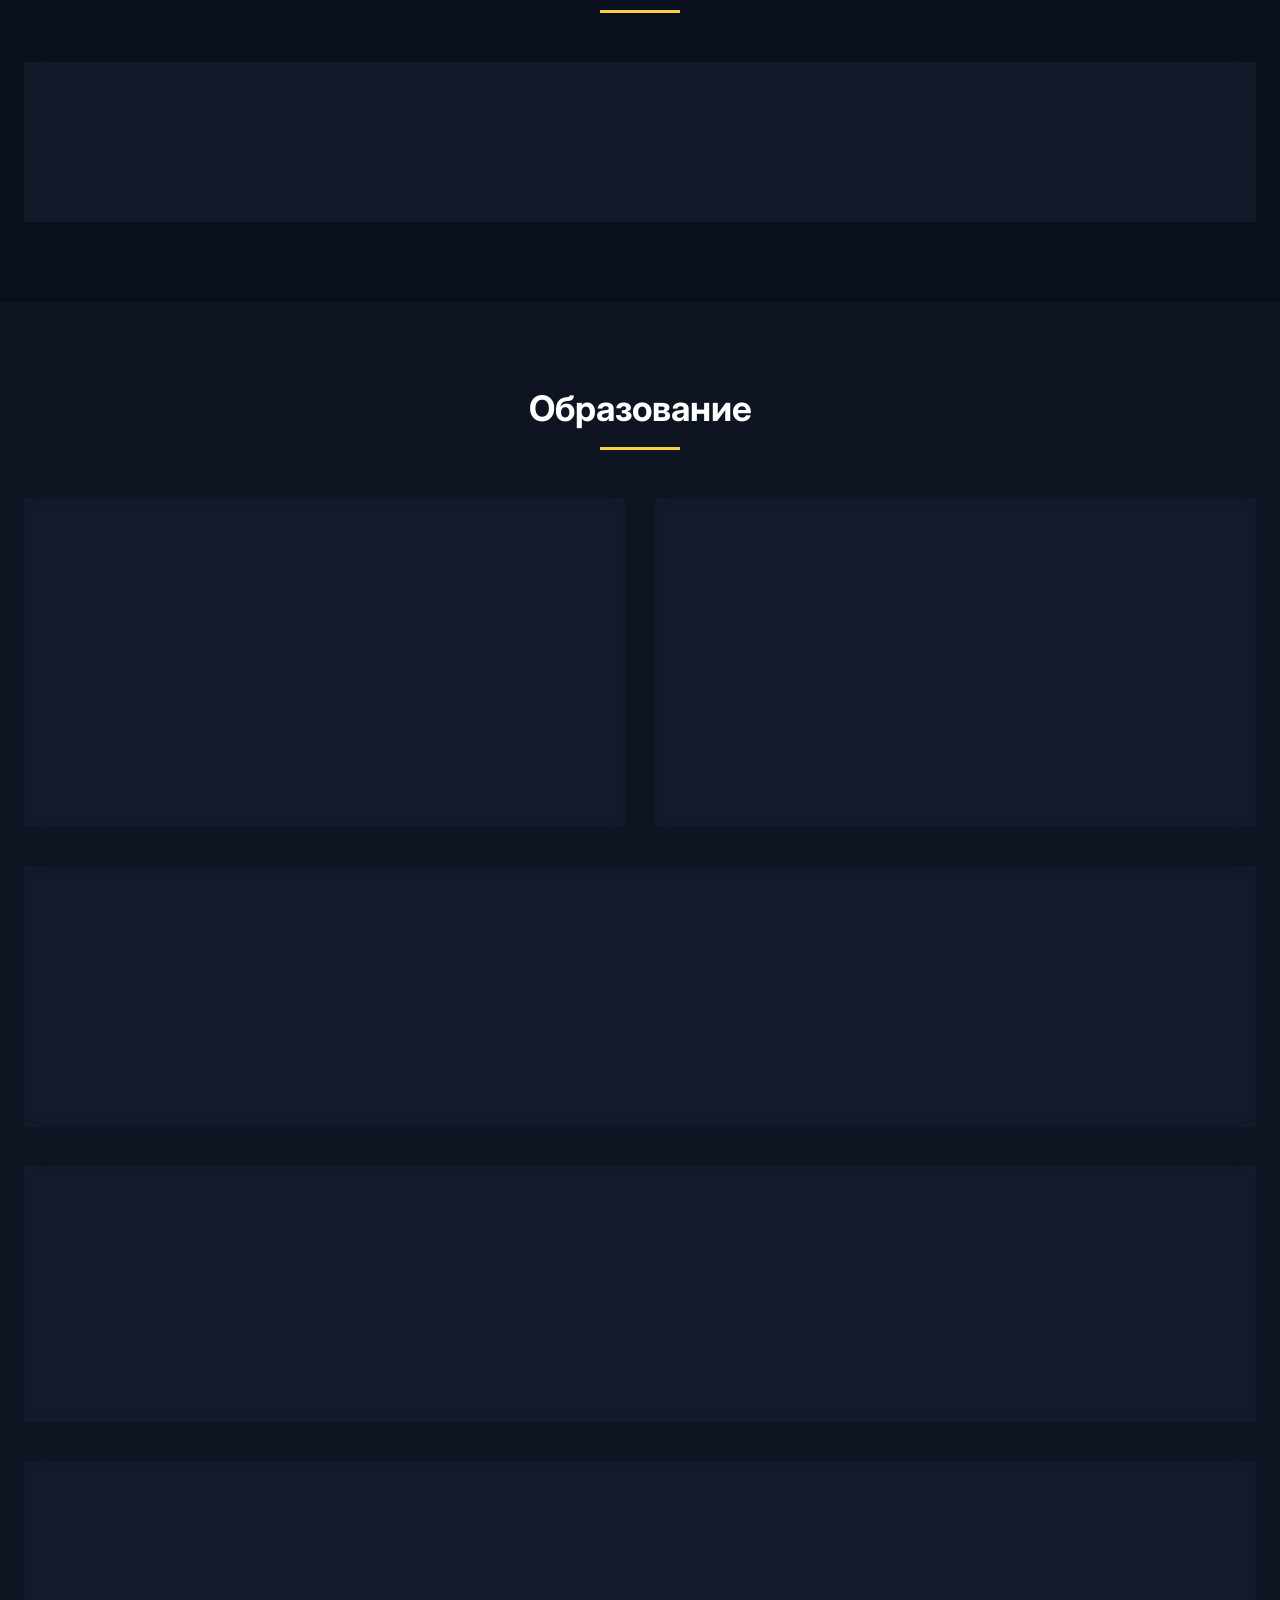
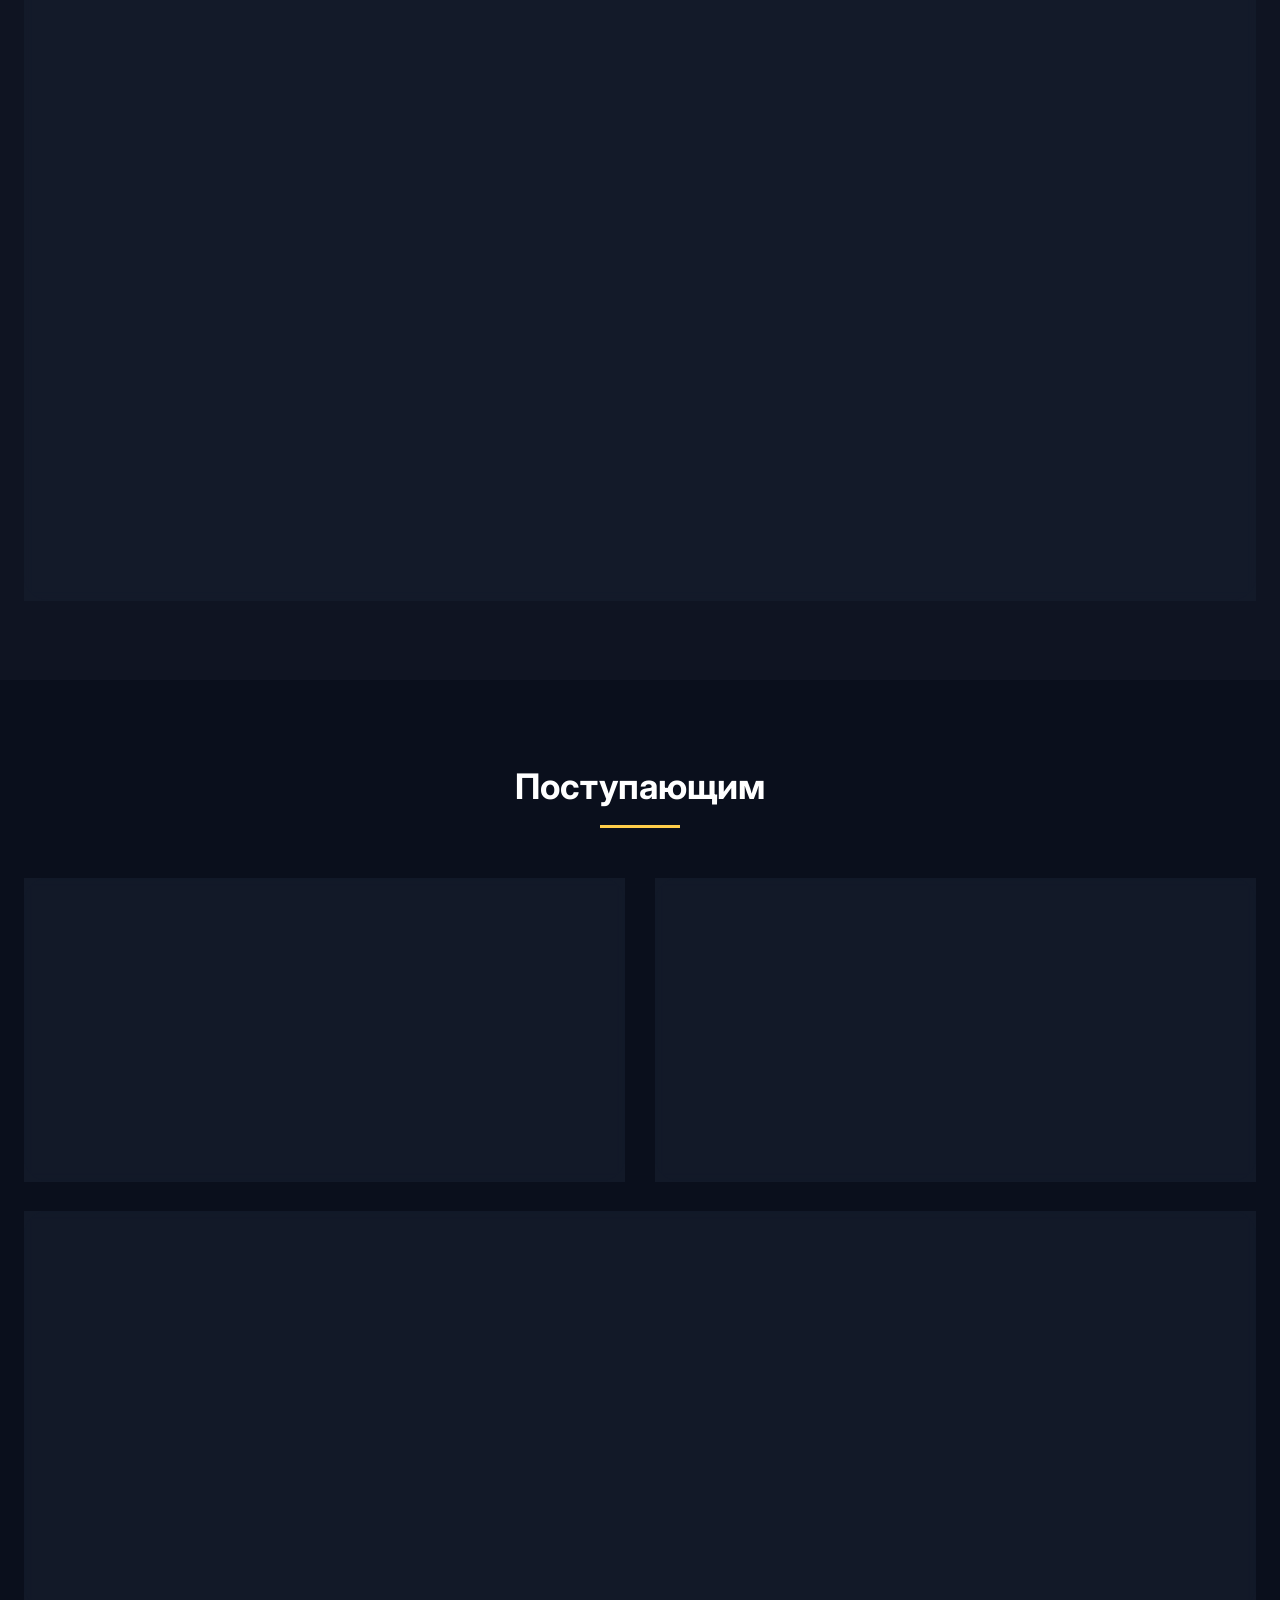
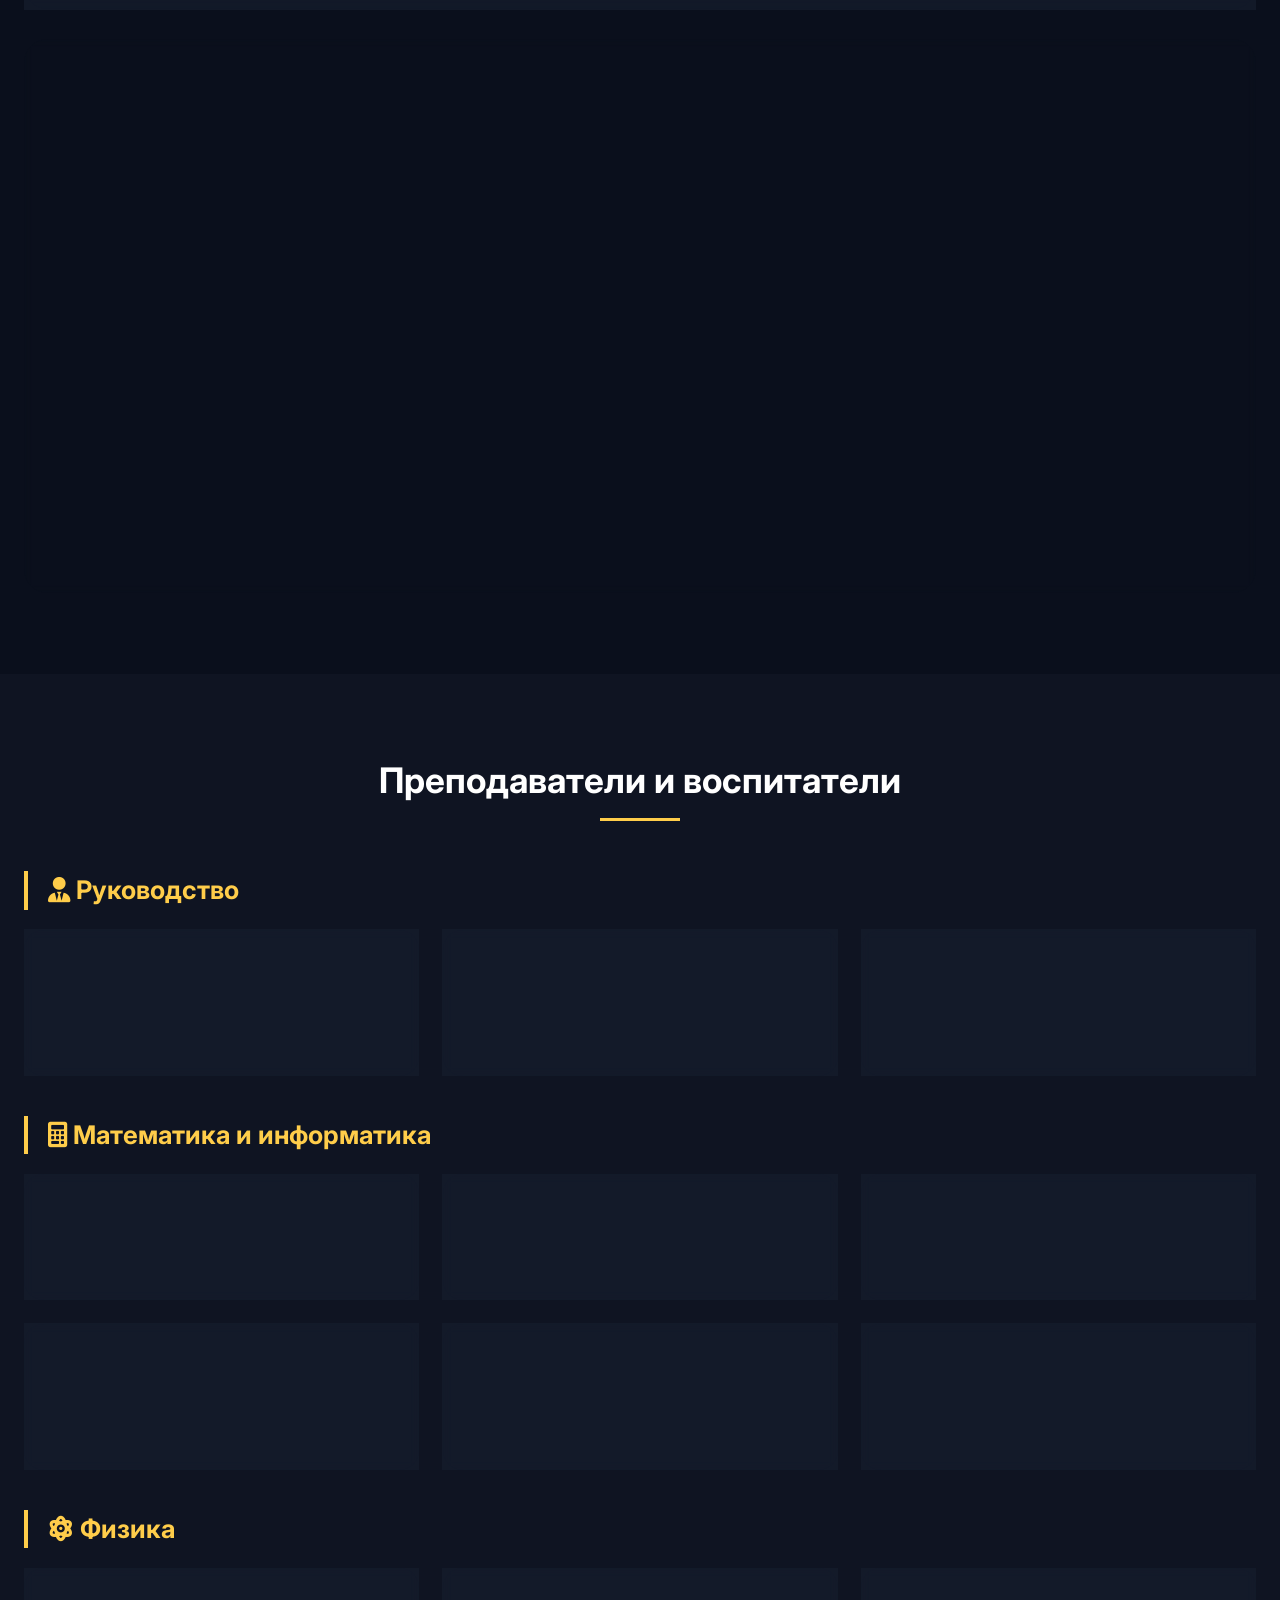
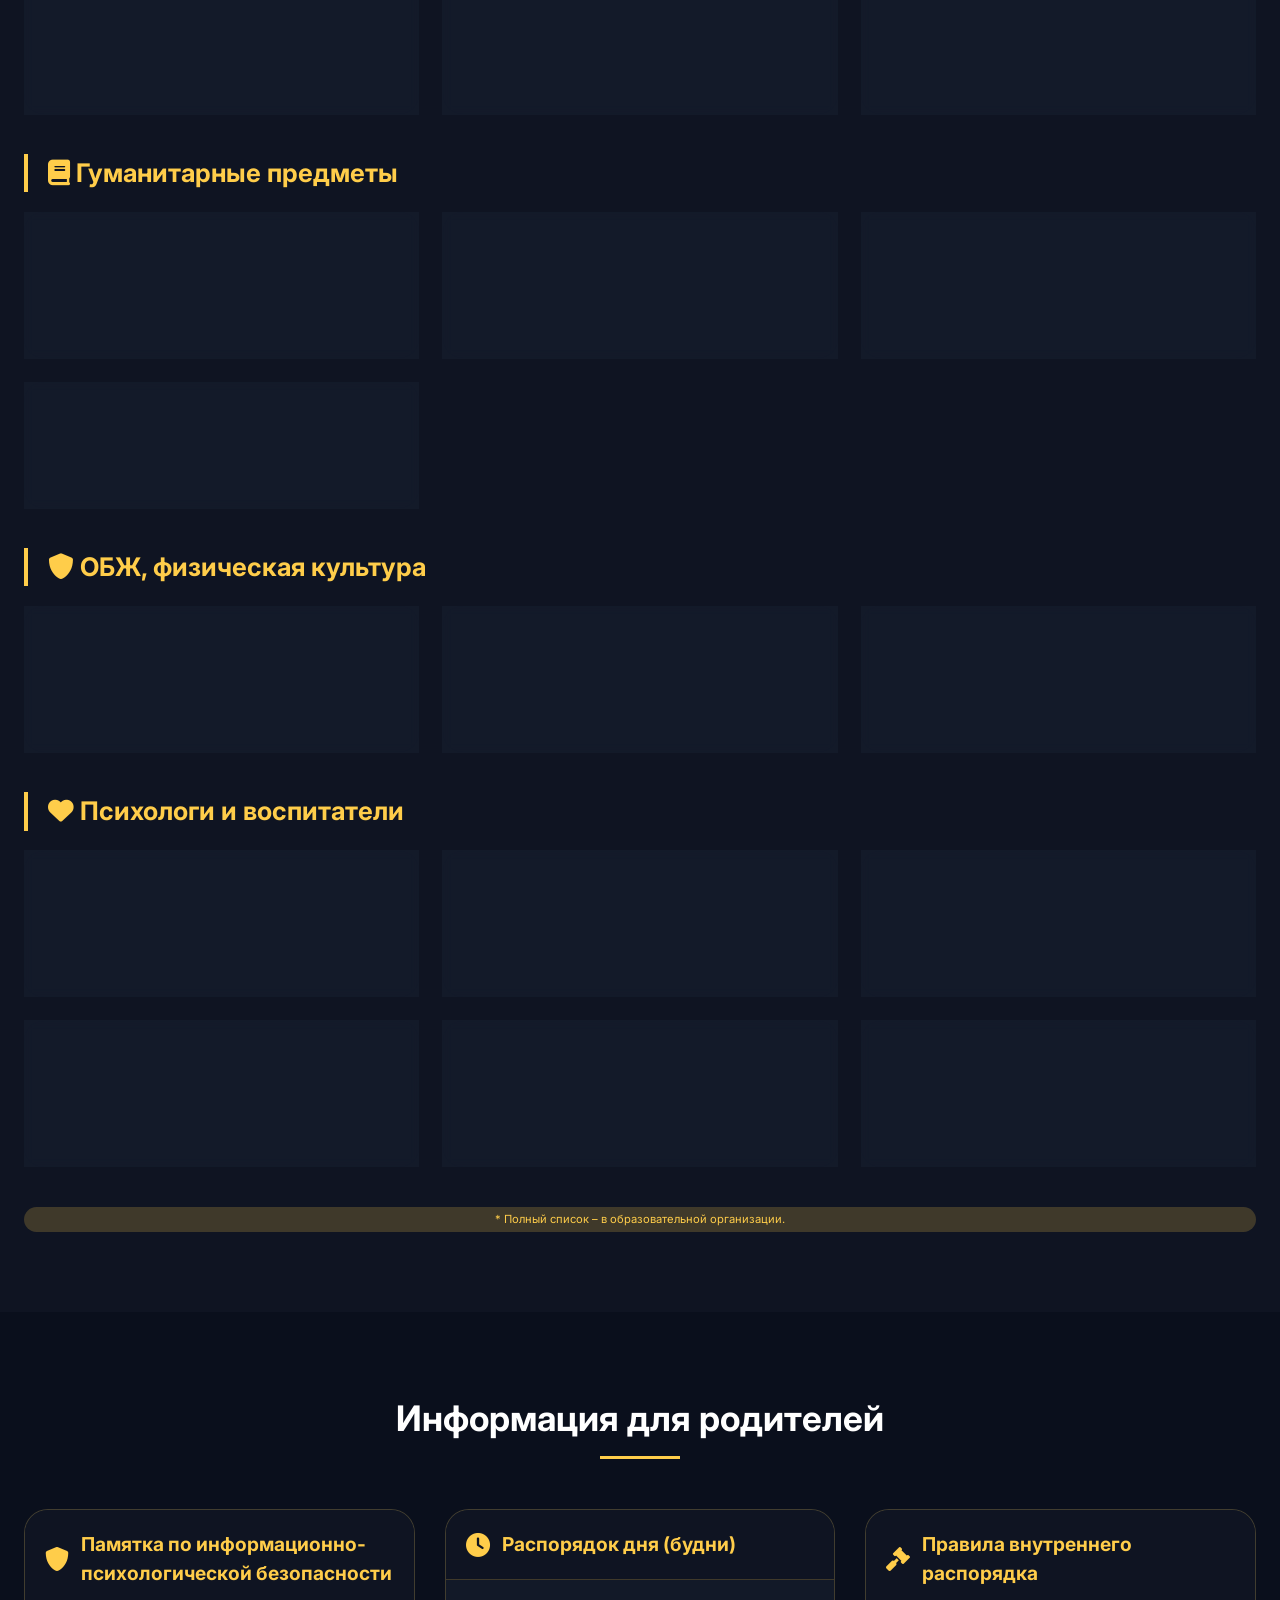
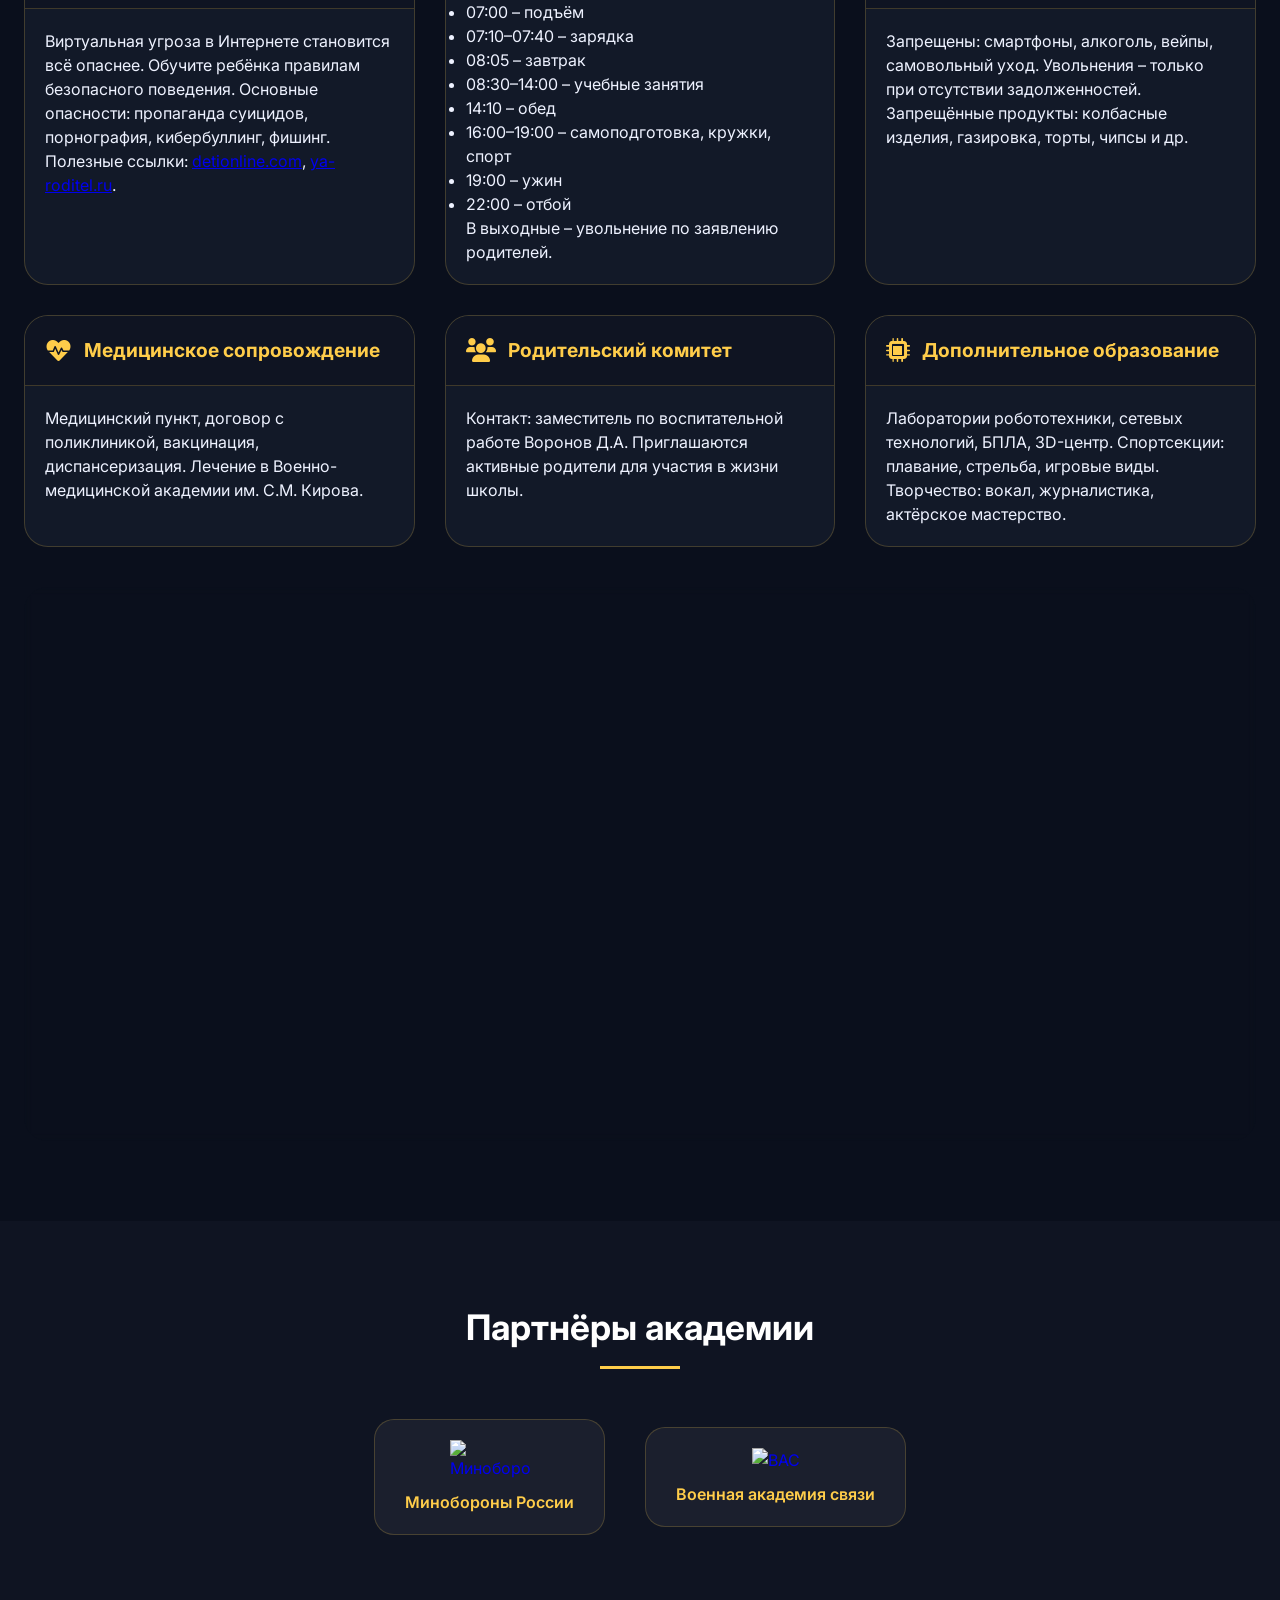
==== commit 8288cd3e: "Add files via upload" ====
--- a/index.html
+++ b/index.html
@@ -394,4 +394,4 @@
     });
 </script>
 </body>
-</html>
+</html>
--- a/style.css
+++ b/style.css
@@ -387,4 +387,4 @@
     .partners-grid { gap: 20px; }
     .partner-logo { padding: 15px 20px; }
     .map-container { height: 300px; }
-}
+}
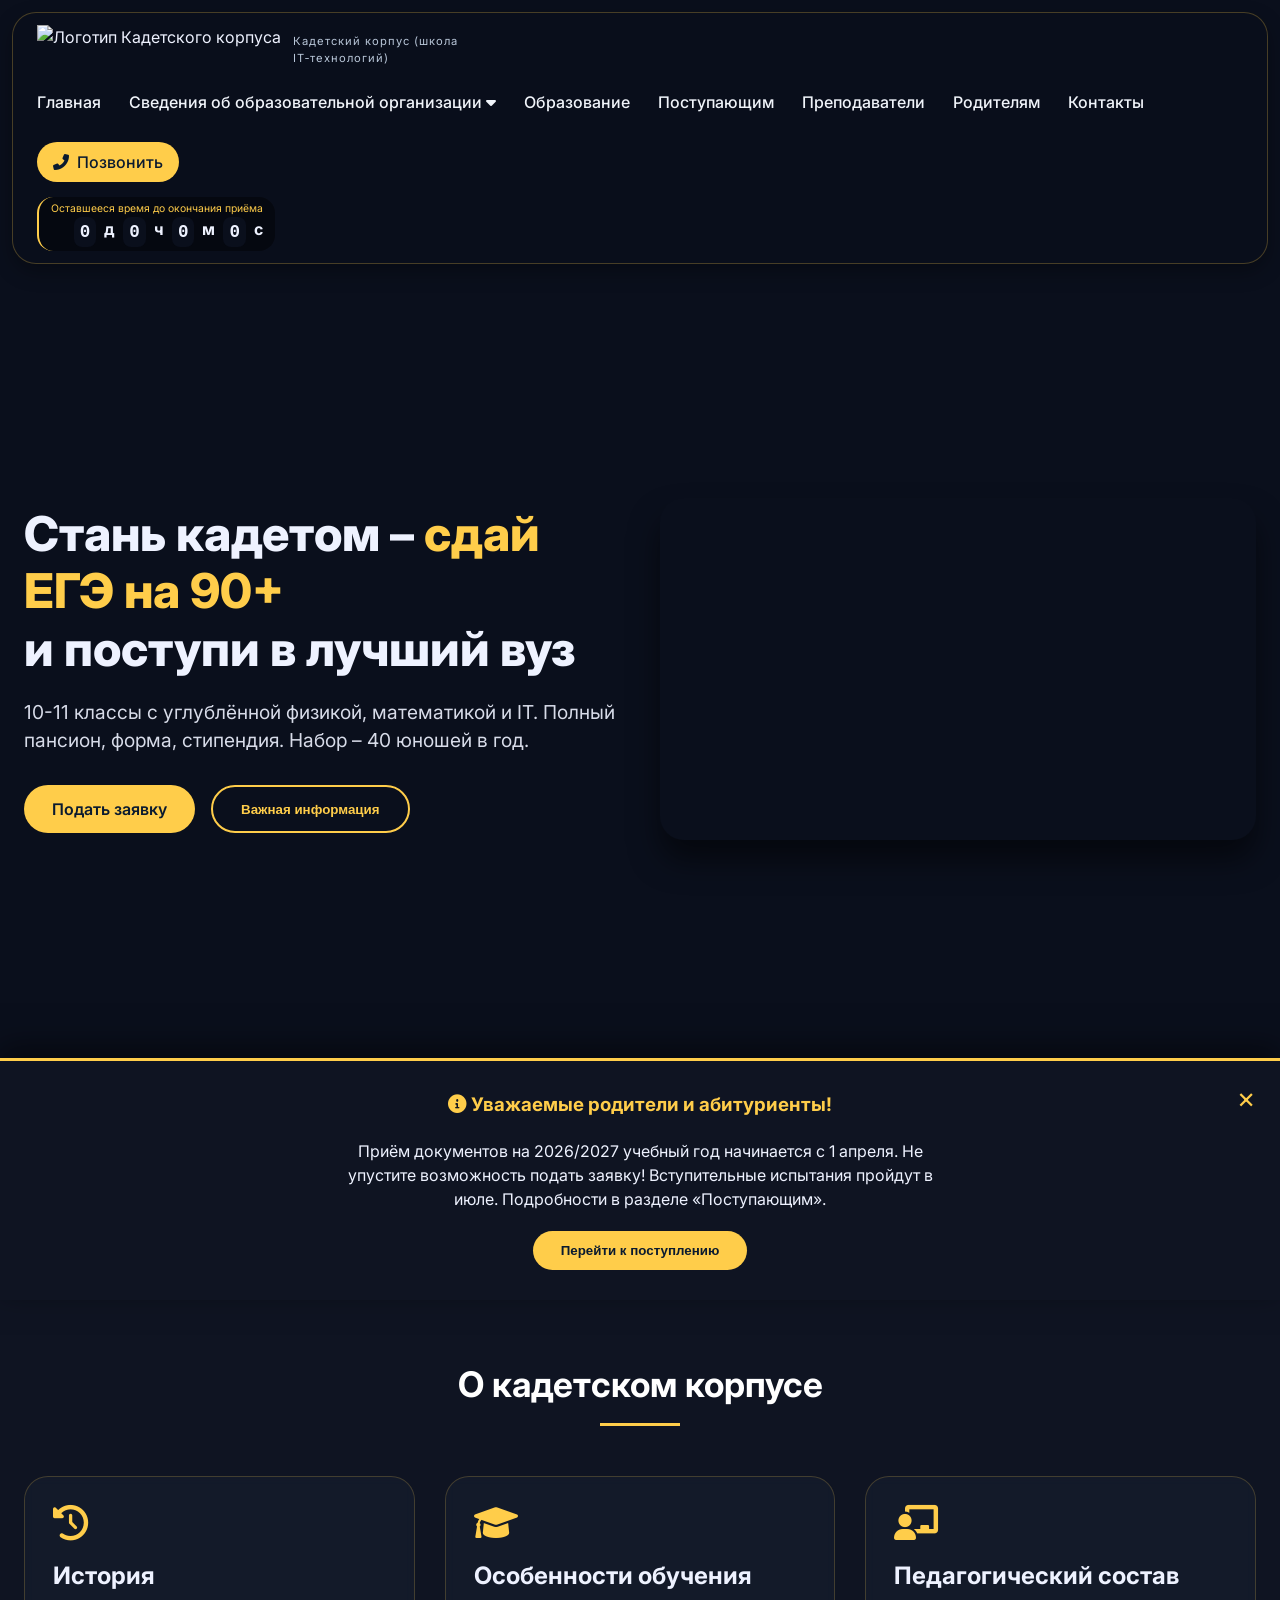
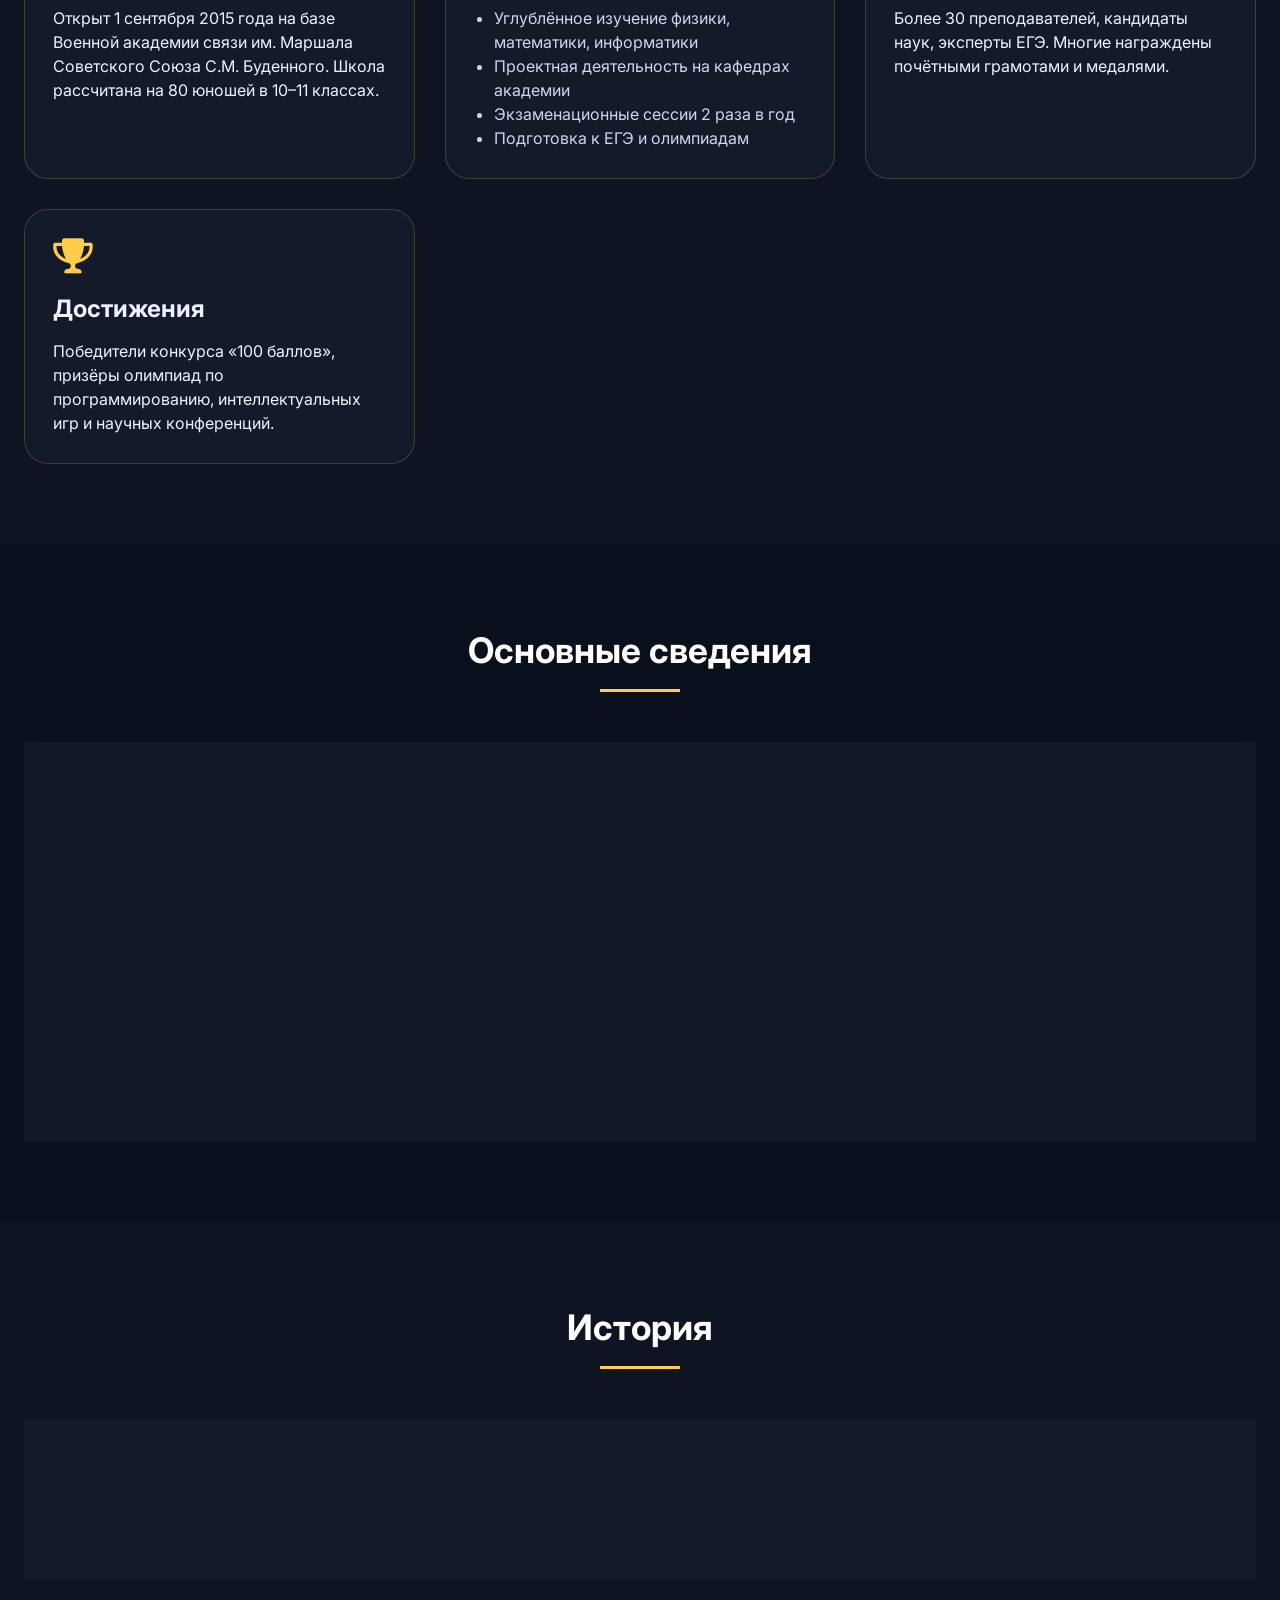
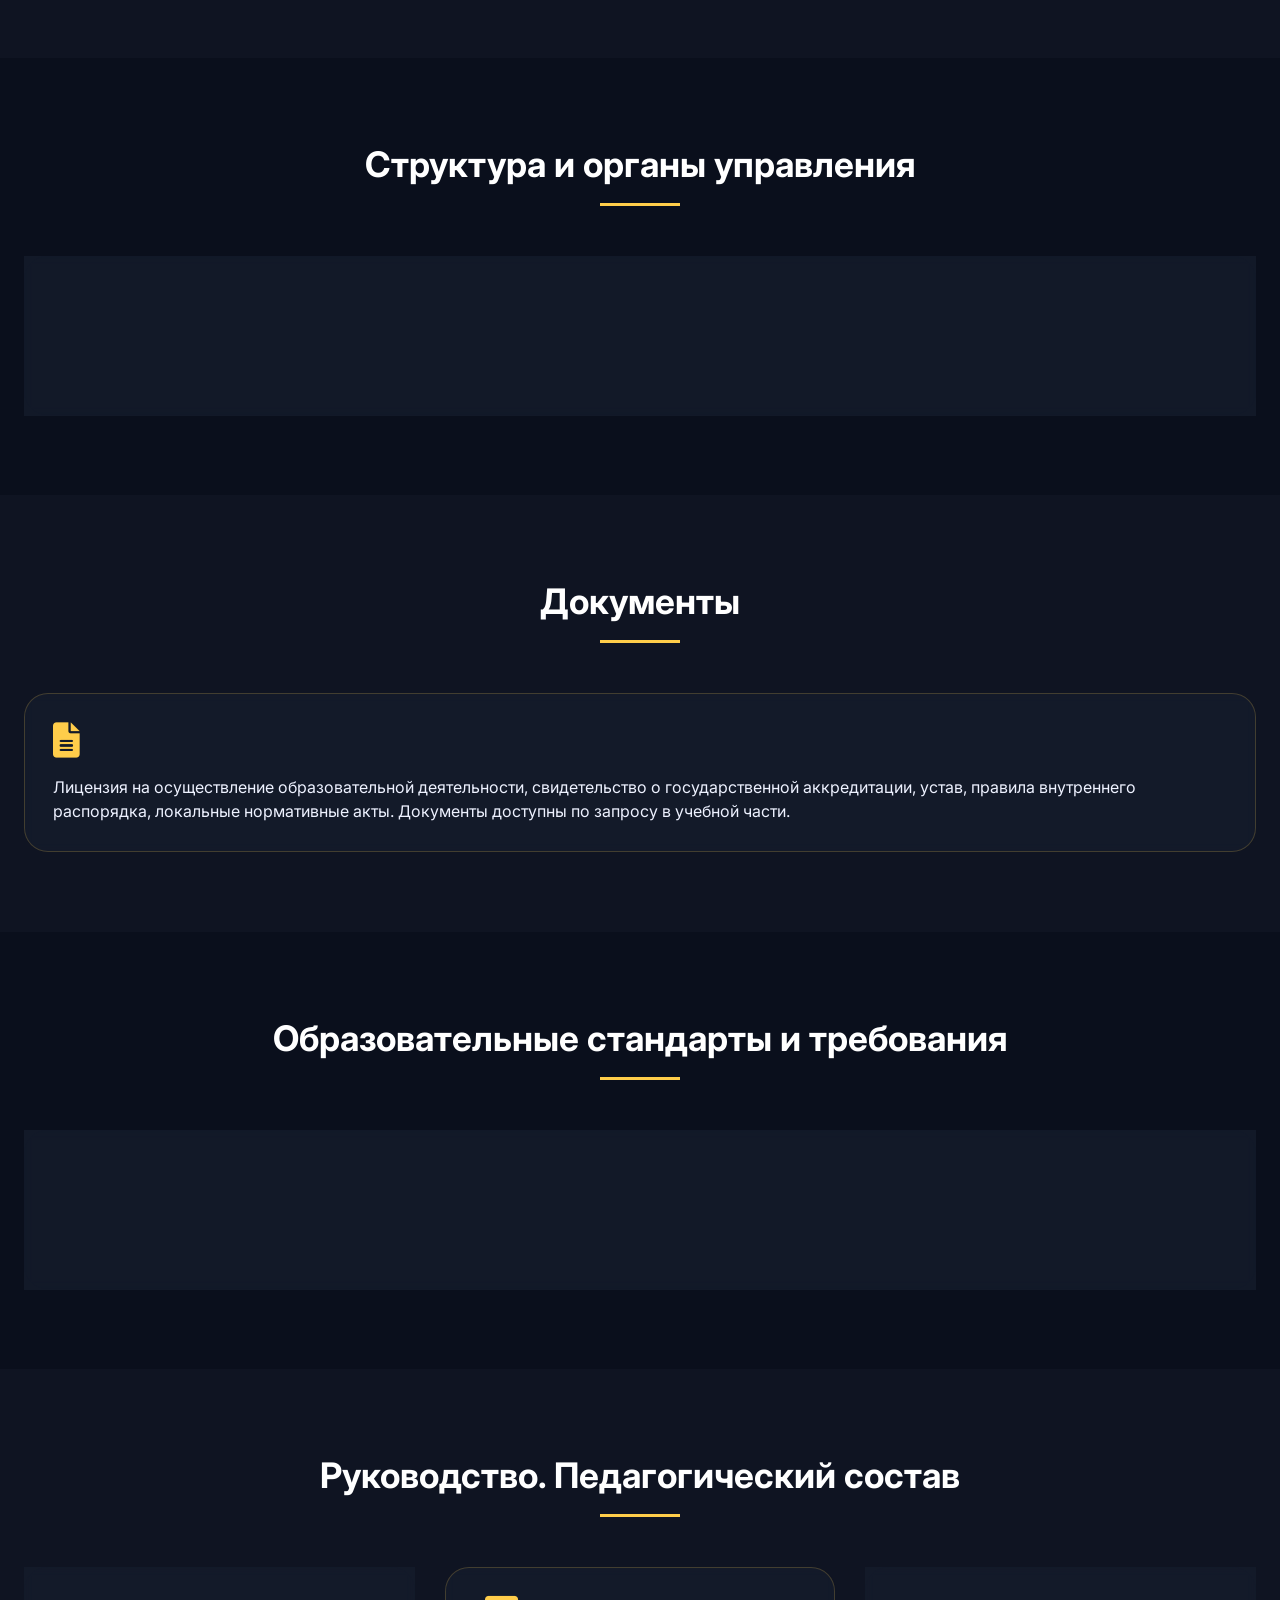
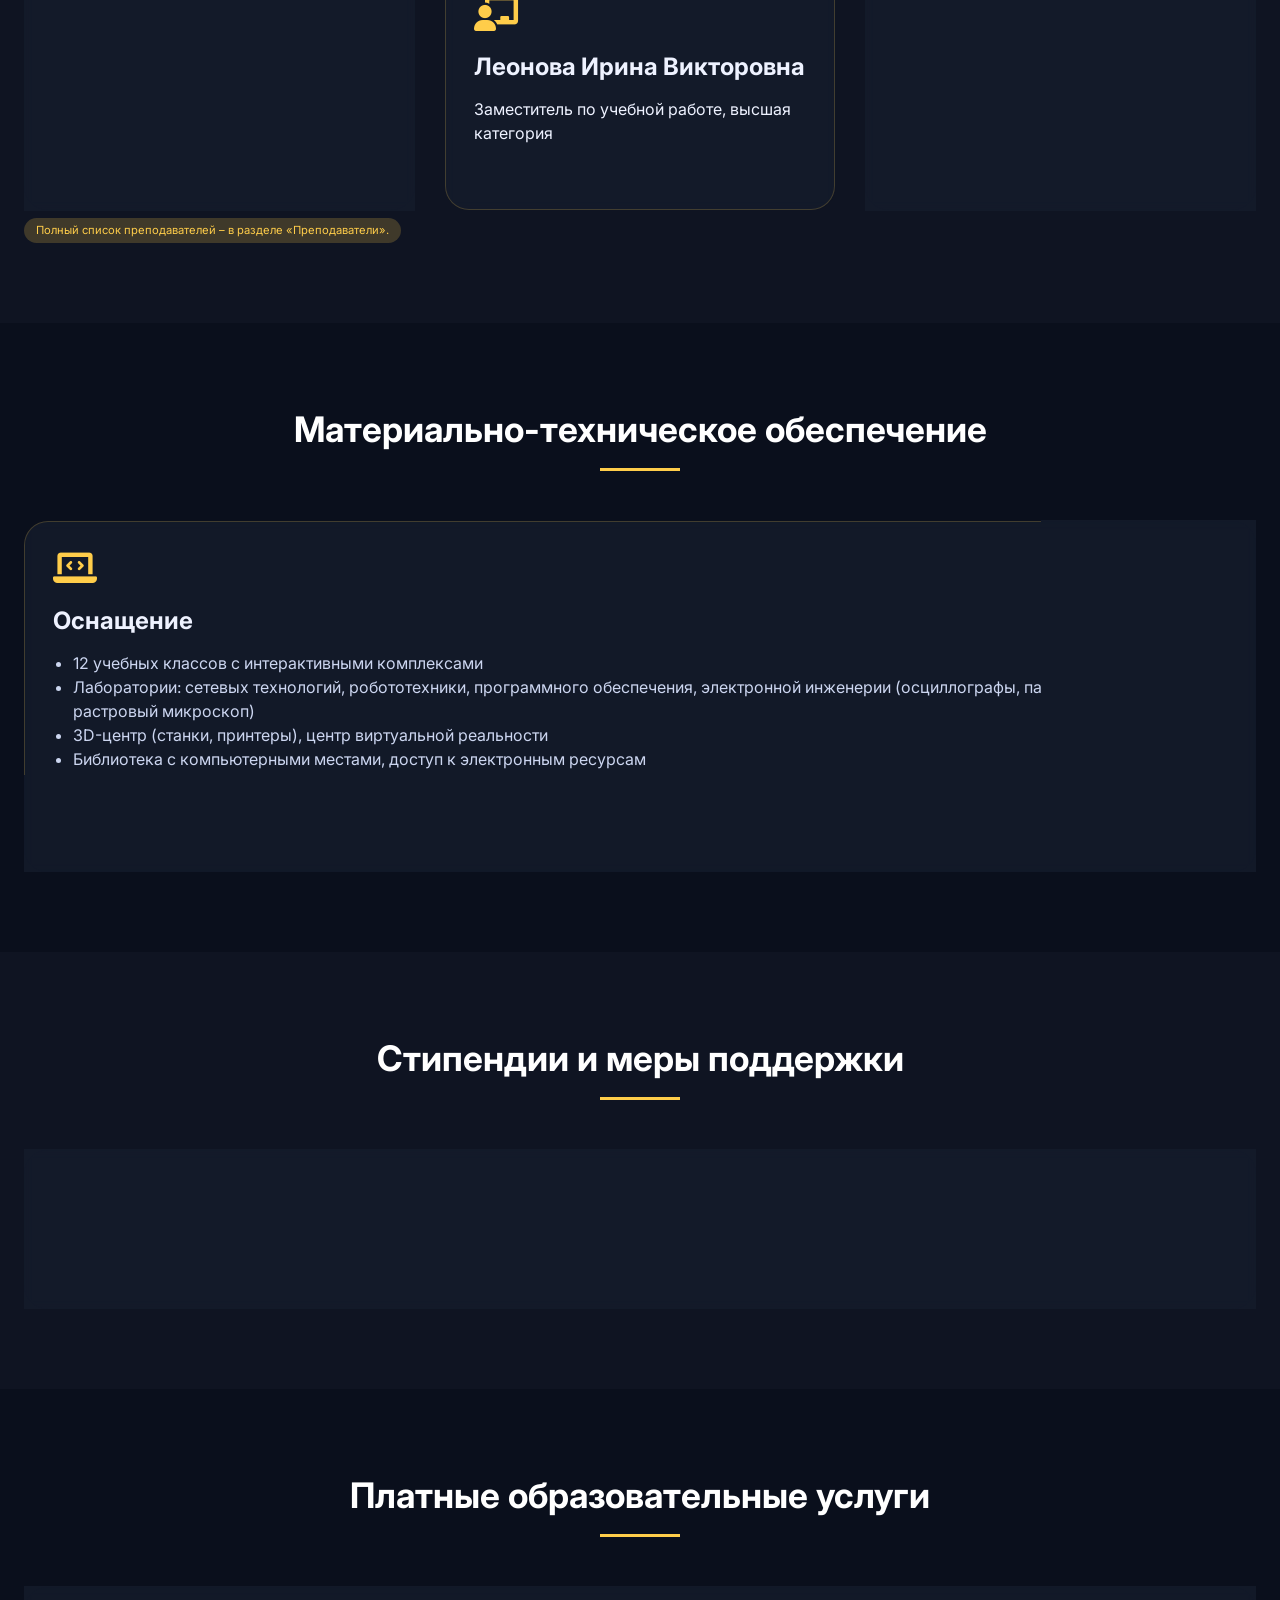
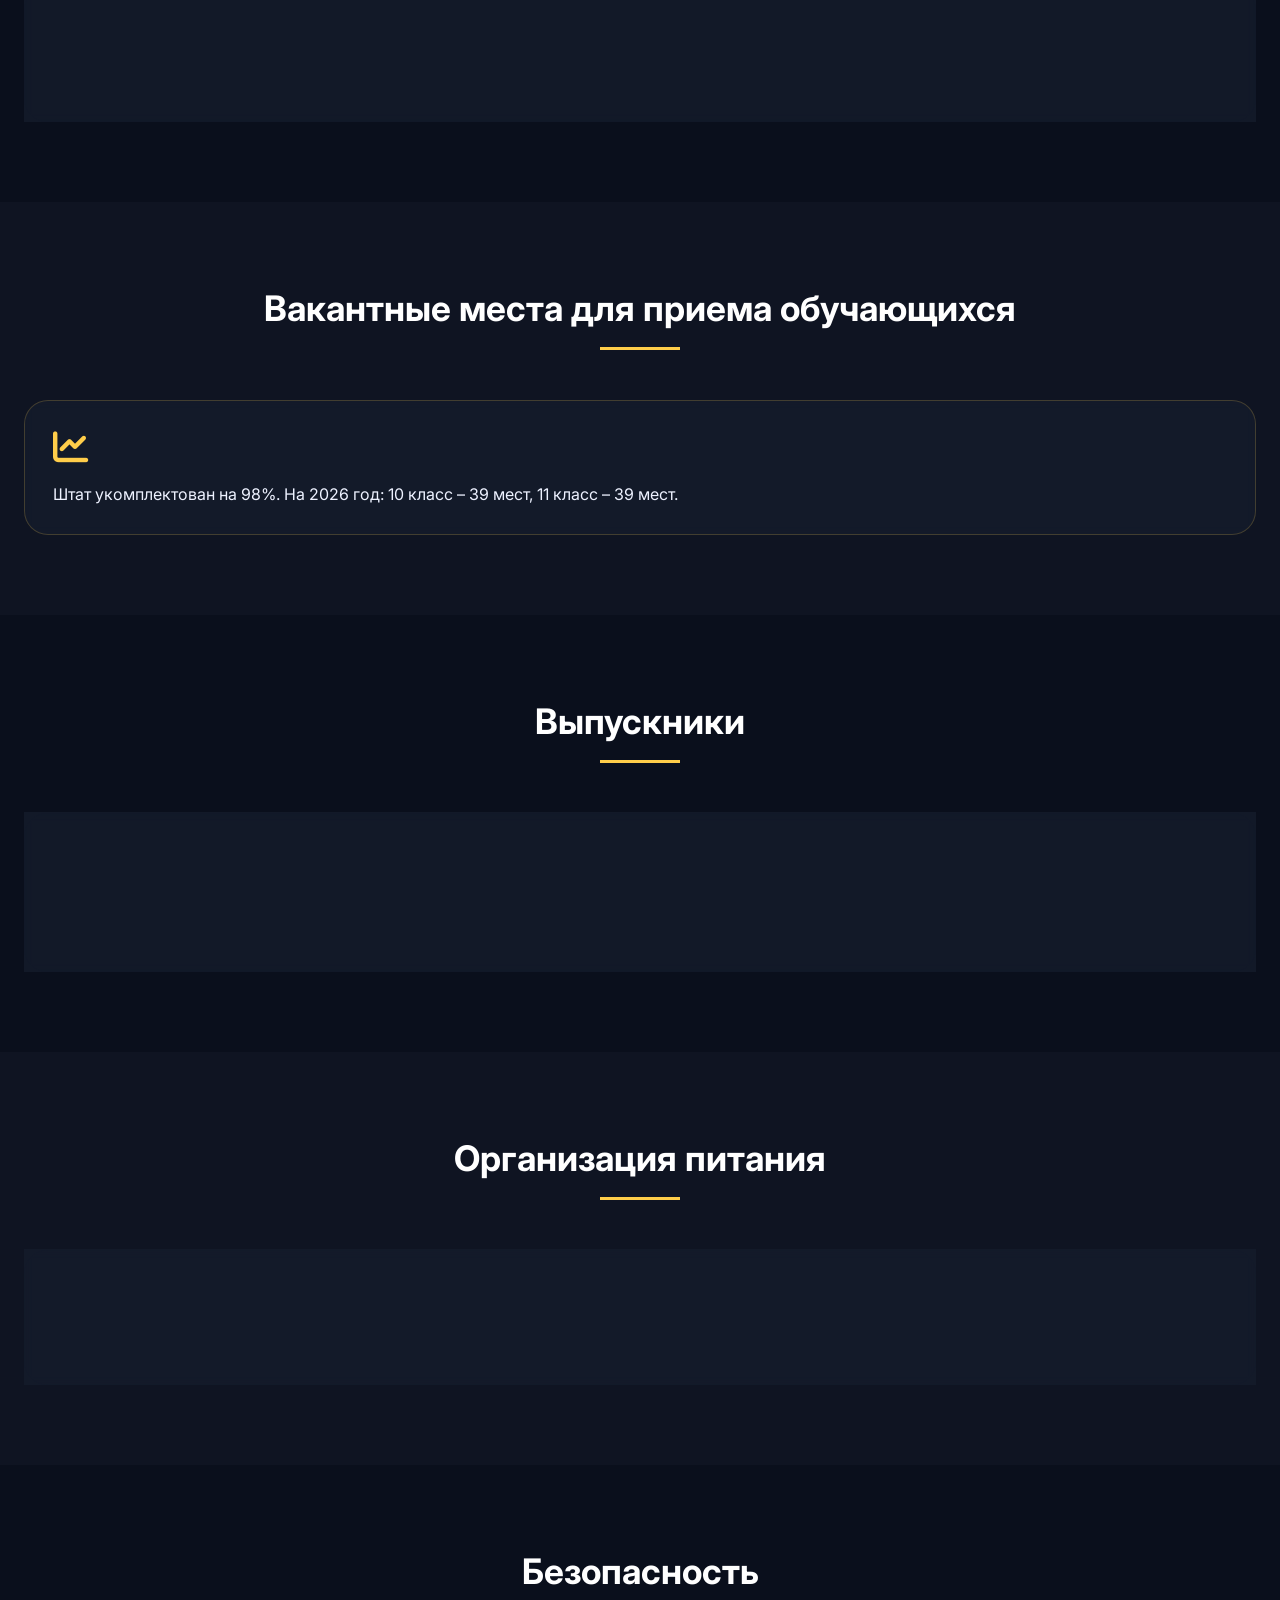
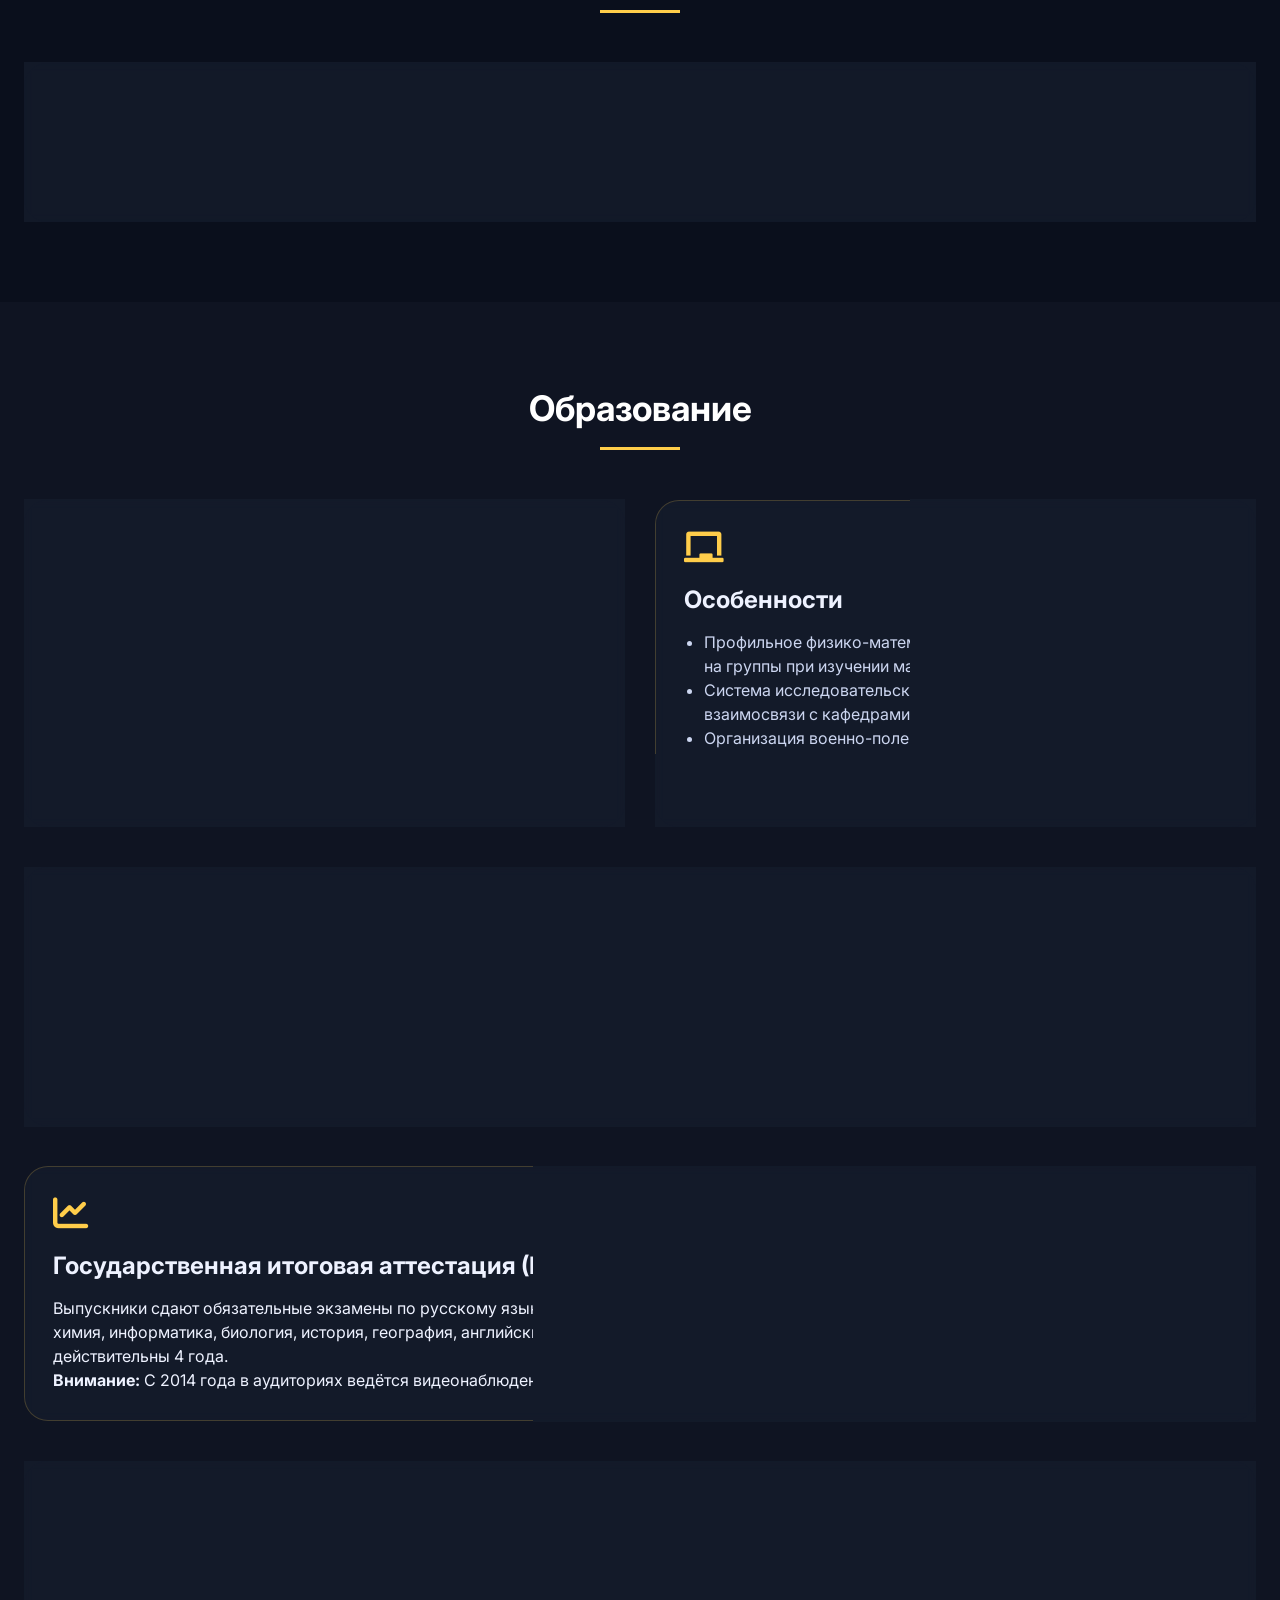
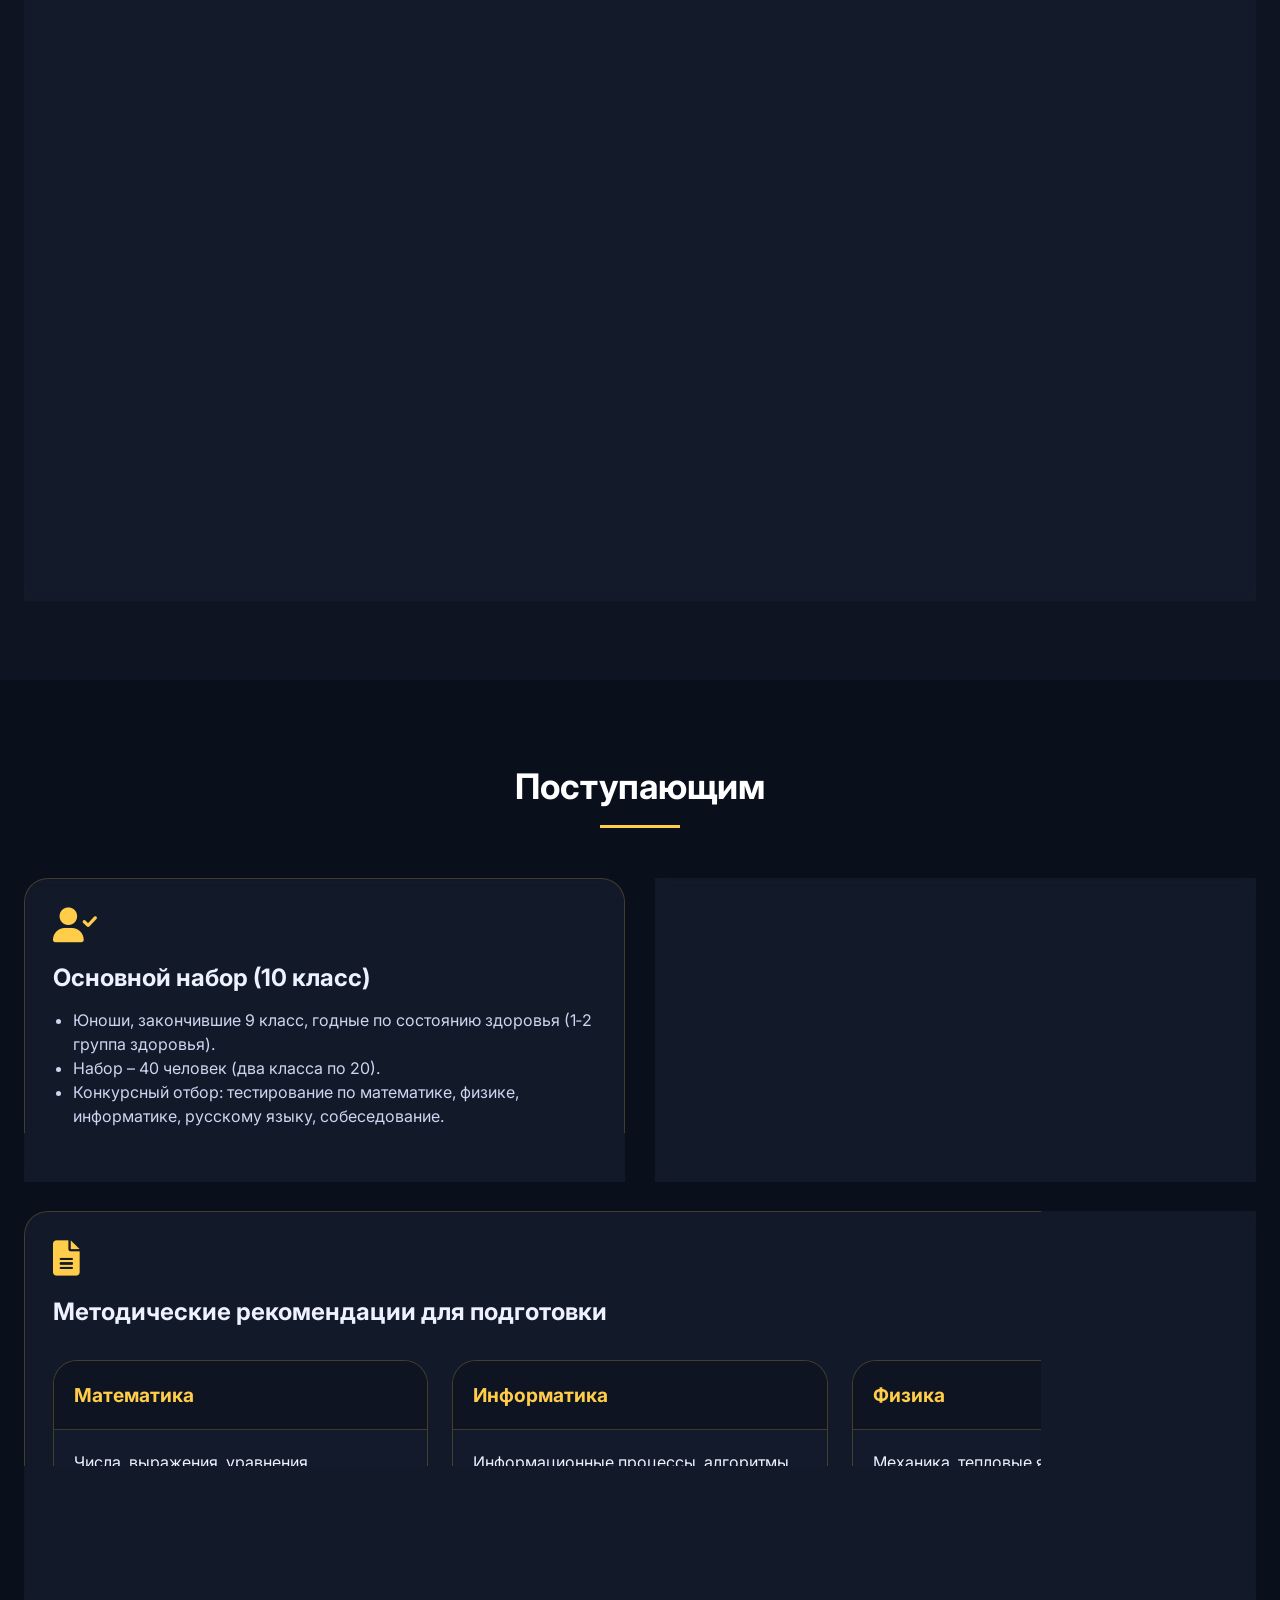
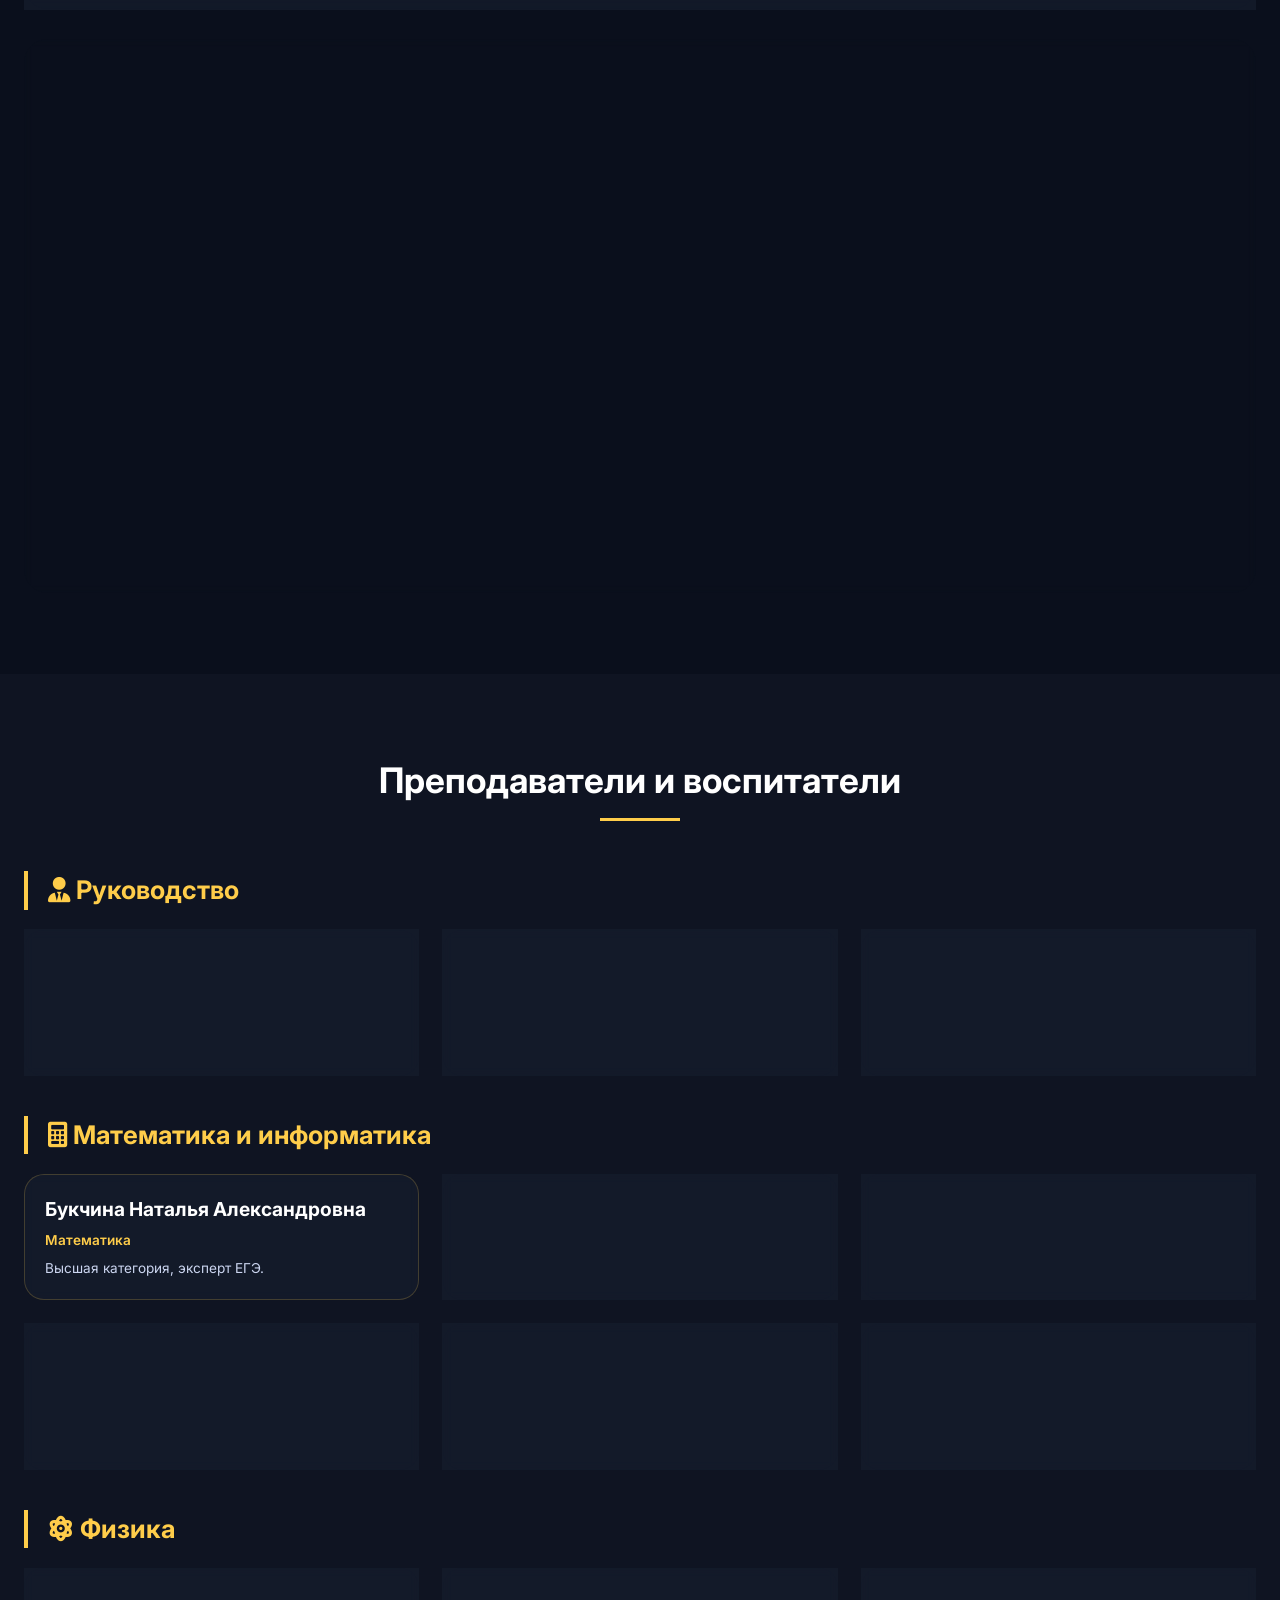
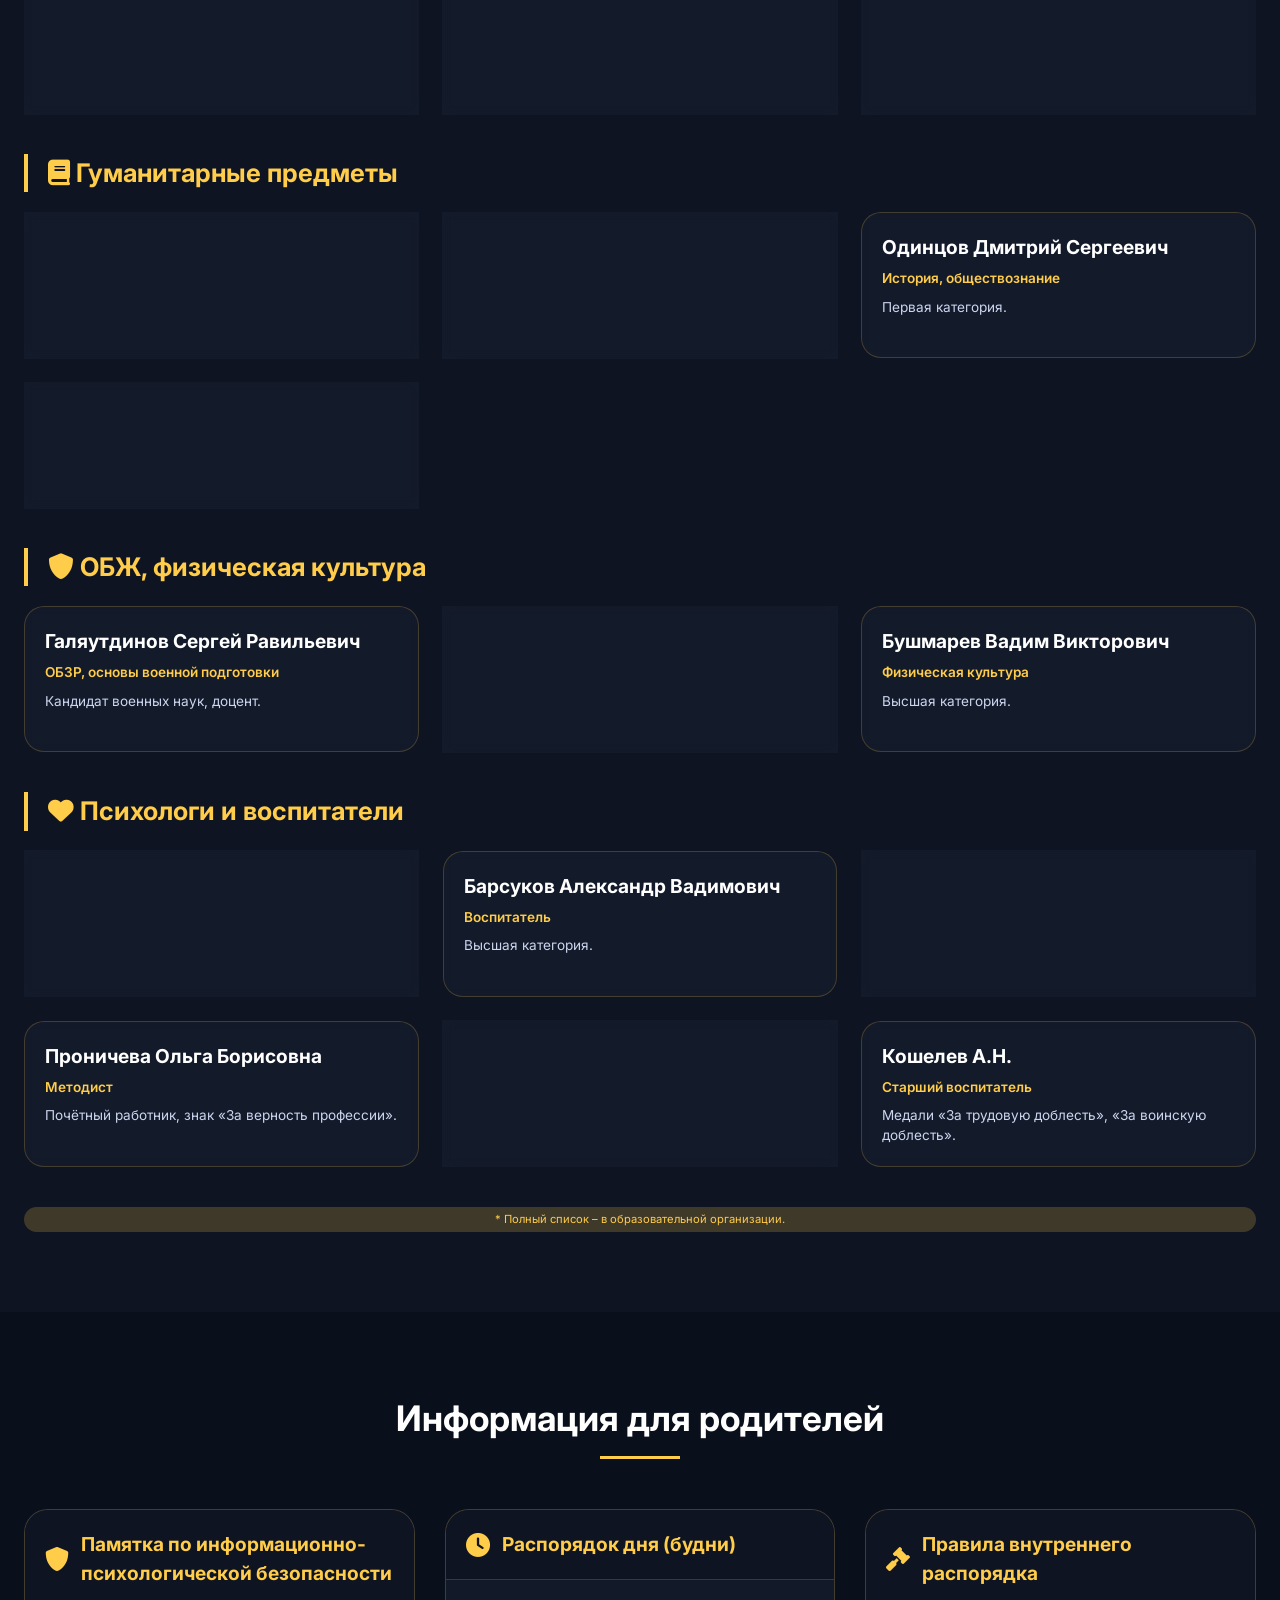
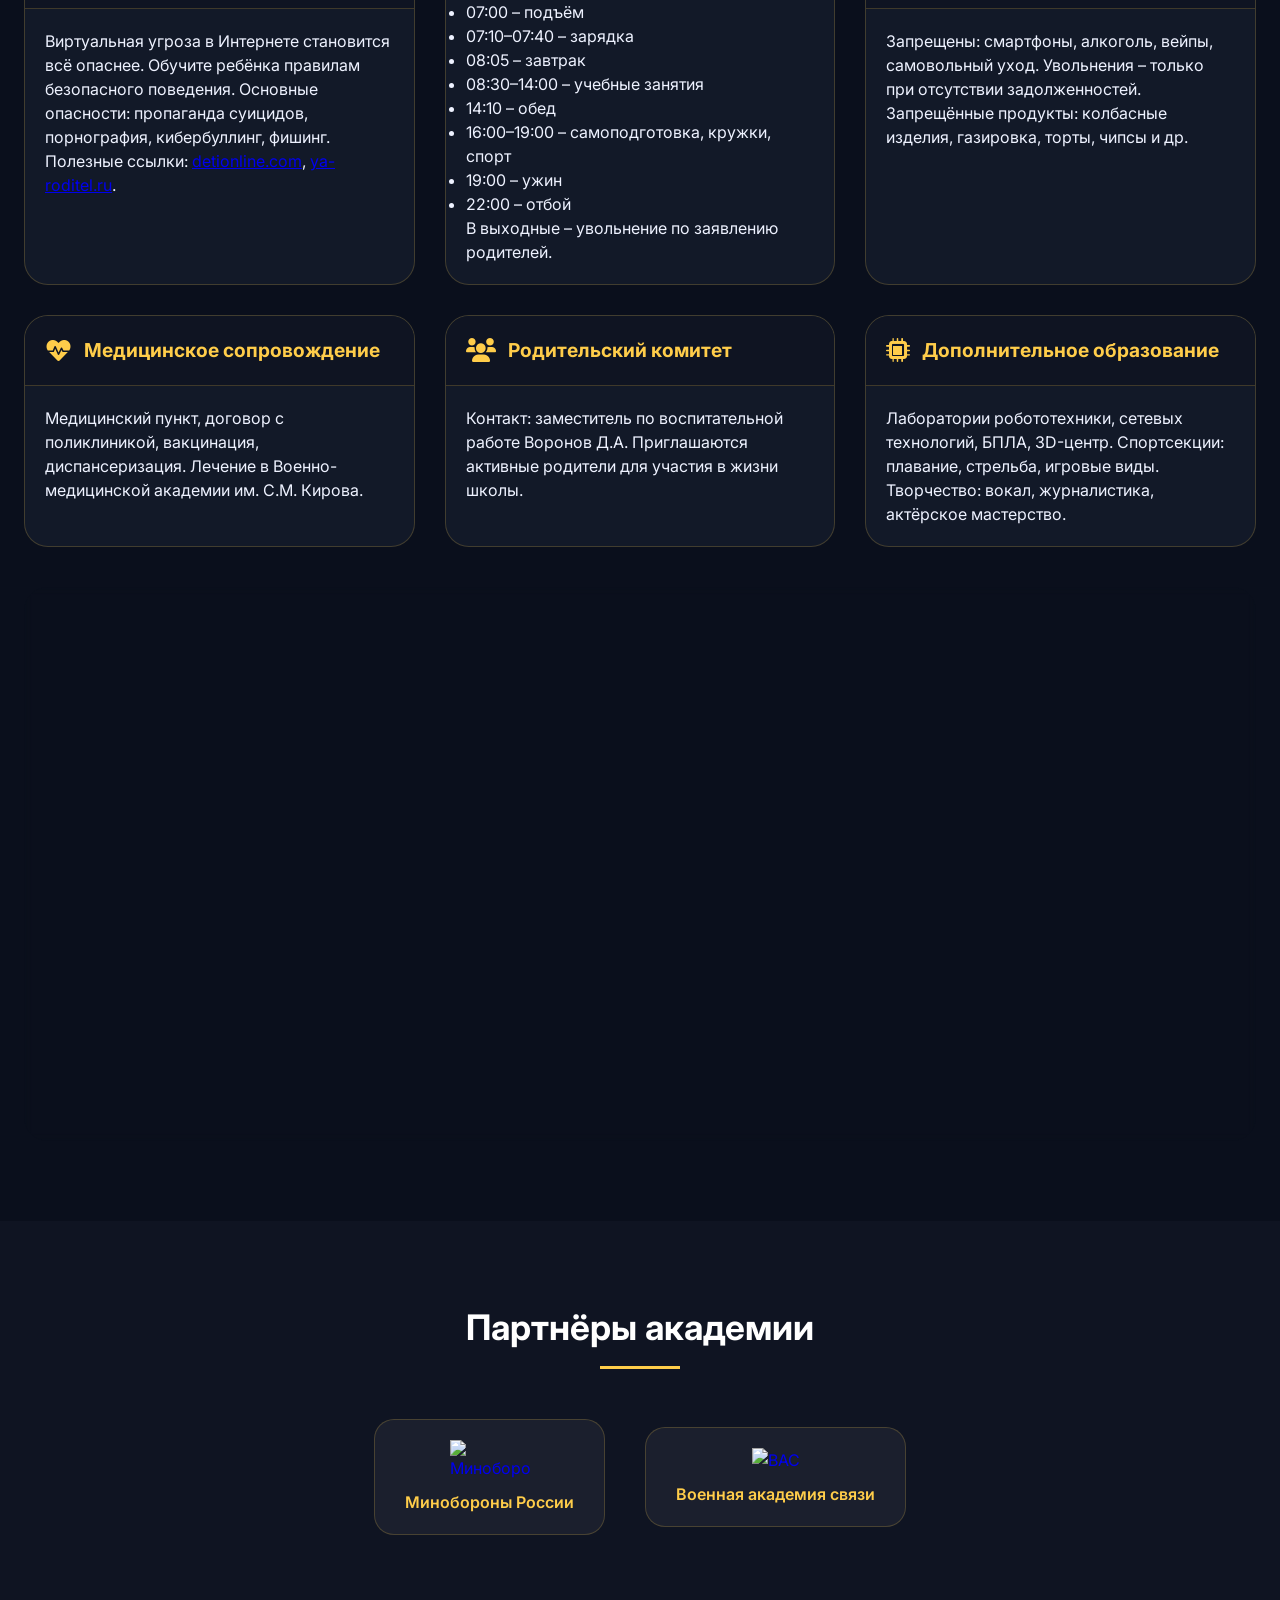
==== commit ccd713d7: "Update index.html" ====
--- a/index.html
+++ b/index.html
@@ -261,17 +261,25 @@
     </section>
 
     <!-- КАРТА (изображение map.png из той же папки) -->
-    <section class="section bg-light fade-up">
-        <div class="container">
-            <h2 class="section-title">Наш адрес</h2>
-            <div style="text-align: center;">
-                <img src="map.png" 
-                     alt="Карта с меткой Кадетского корпуса"
-                     style="width: 100%; max-width: 800px; border-radius: 24px; border: 1px solid rgba(255,205,74,0.3);">
-            </div>
-            <p style="text-align: center; margin-top: 20px;">г. Санкт-Петербург, Тихорецкий пр., д. 3</p>
-        </div>
-    </section>
+    <!-- КАРТА (OpenStreetMap) -->
+<section class="section bg-light fade-up">
+    <div class="container">
+        <h2 class="section-title">Наш адрес</h2>
+        <div style="text-align: center;">
+            <iframe 
+                width="100%" 
+                height="400" 
+                frameborder="0" 
+                scrolling="no" 
+                marginheight="0" 
+                marginwidth="0" 
+                src="https://www.openstreetmap.org/export/embed.html?bbox=30.367394,60.009419,30.387394,60.019419&layer=mapnik&marker=60.014419,30.377394"
+                style="border: 1px solid rgba(255,205,74,0.3); border-radius: 24px;">
+            </iframe>
+        </div>
+        <p style="text-align: center; margin-top: 20px;">г. Санкт-Петербург, Тихорецкий пр., д. 3</p>
+    </div>
+</section>
 
     <!-- Контакты -->
     <section id="contacts" class="contact-form fade-up">
@@ -394,4 +402,4 @@
     });
 </script>
 </body>
-</html>+</html>
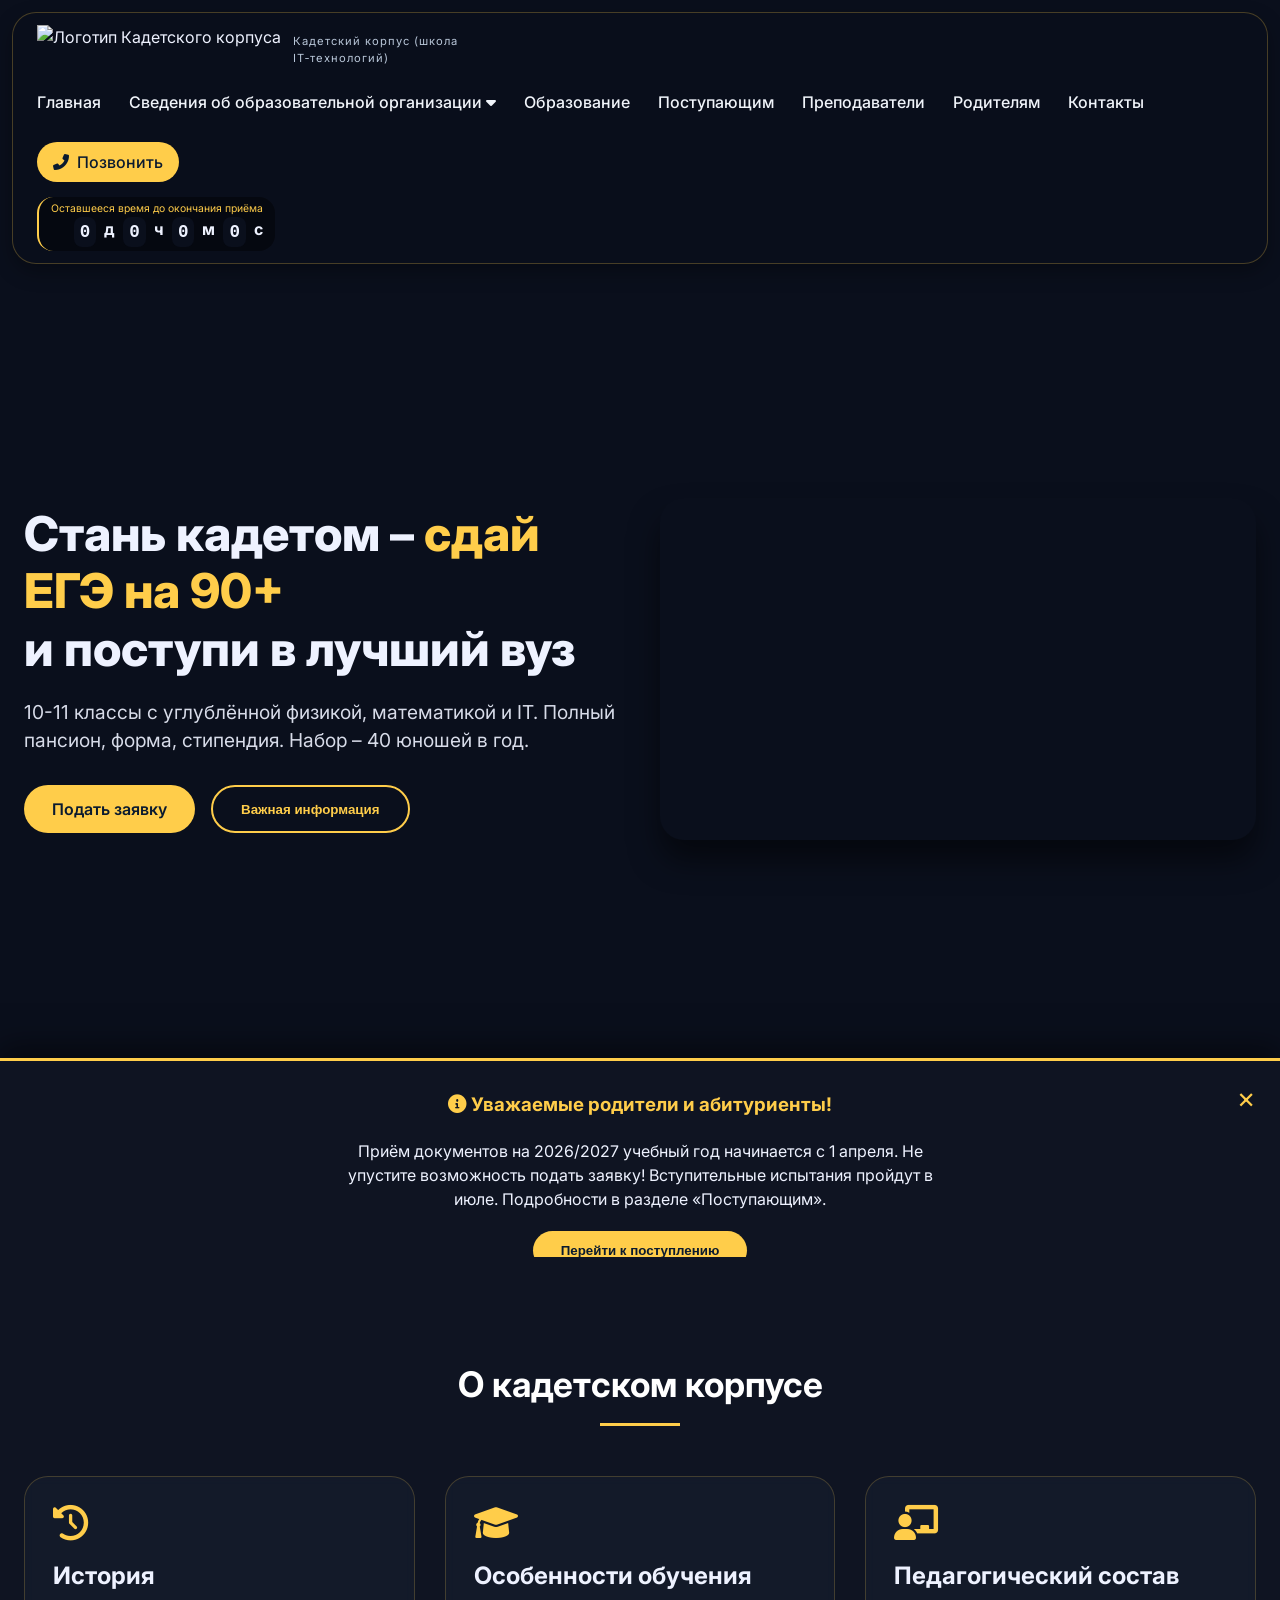
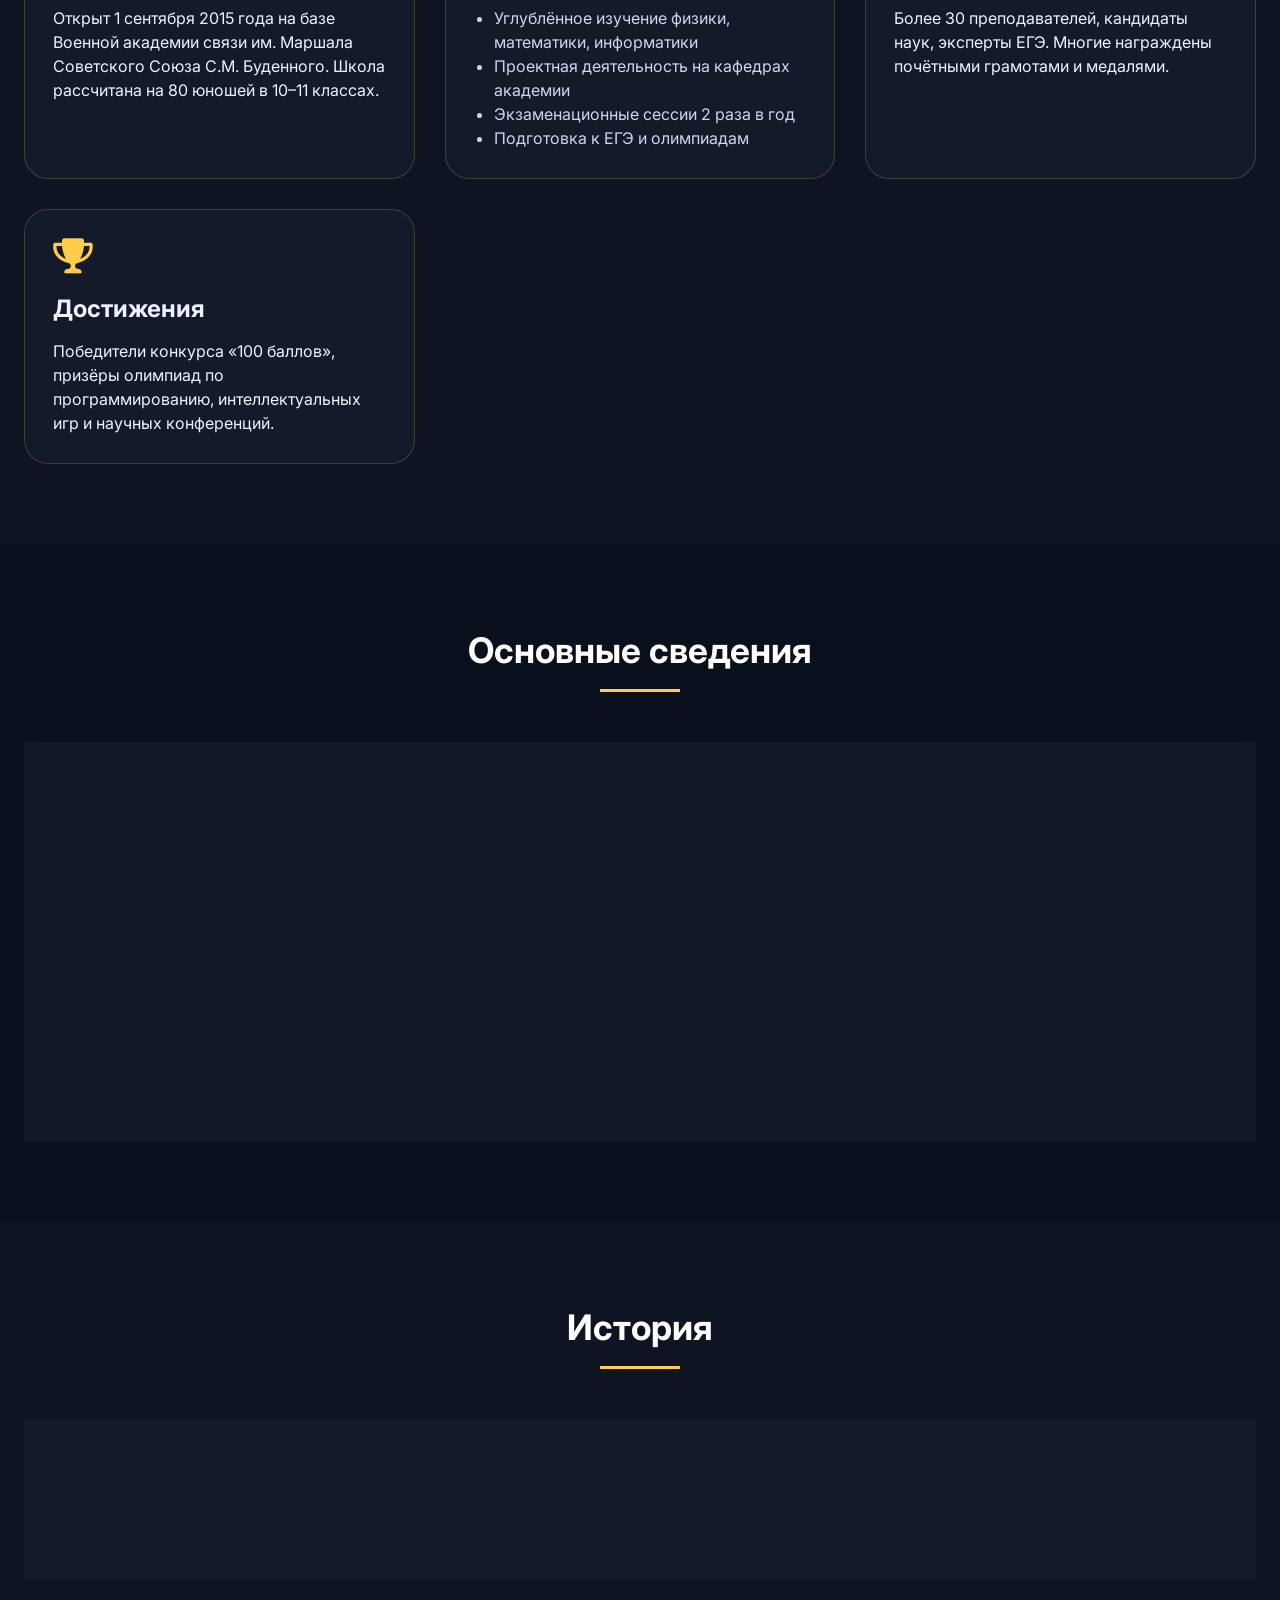
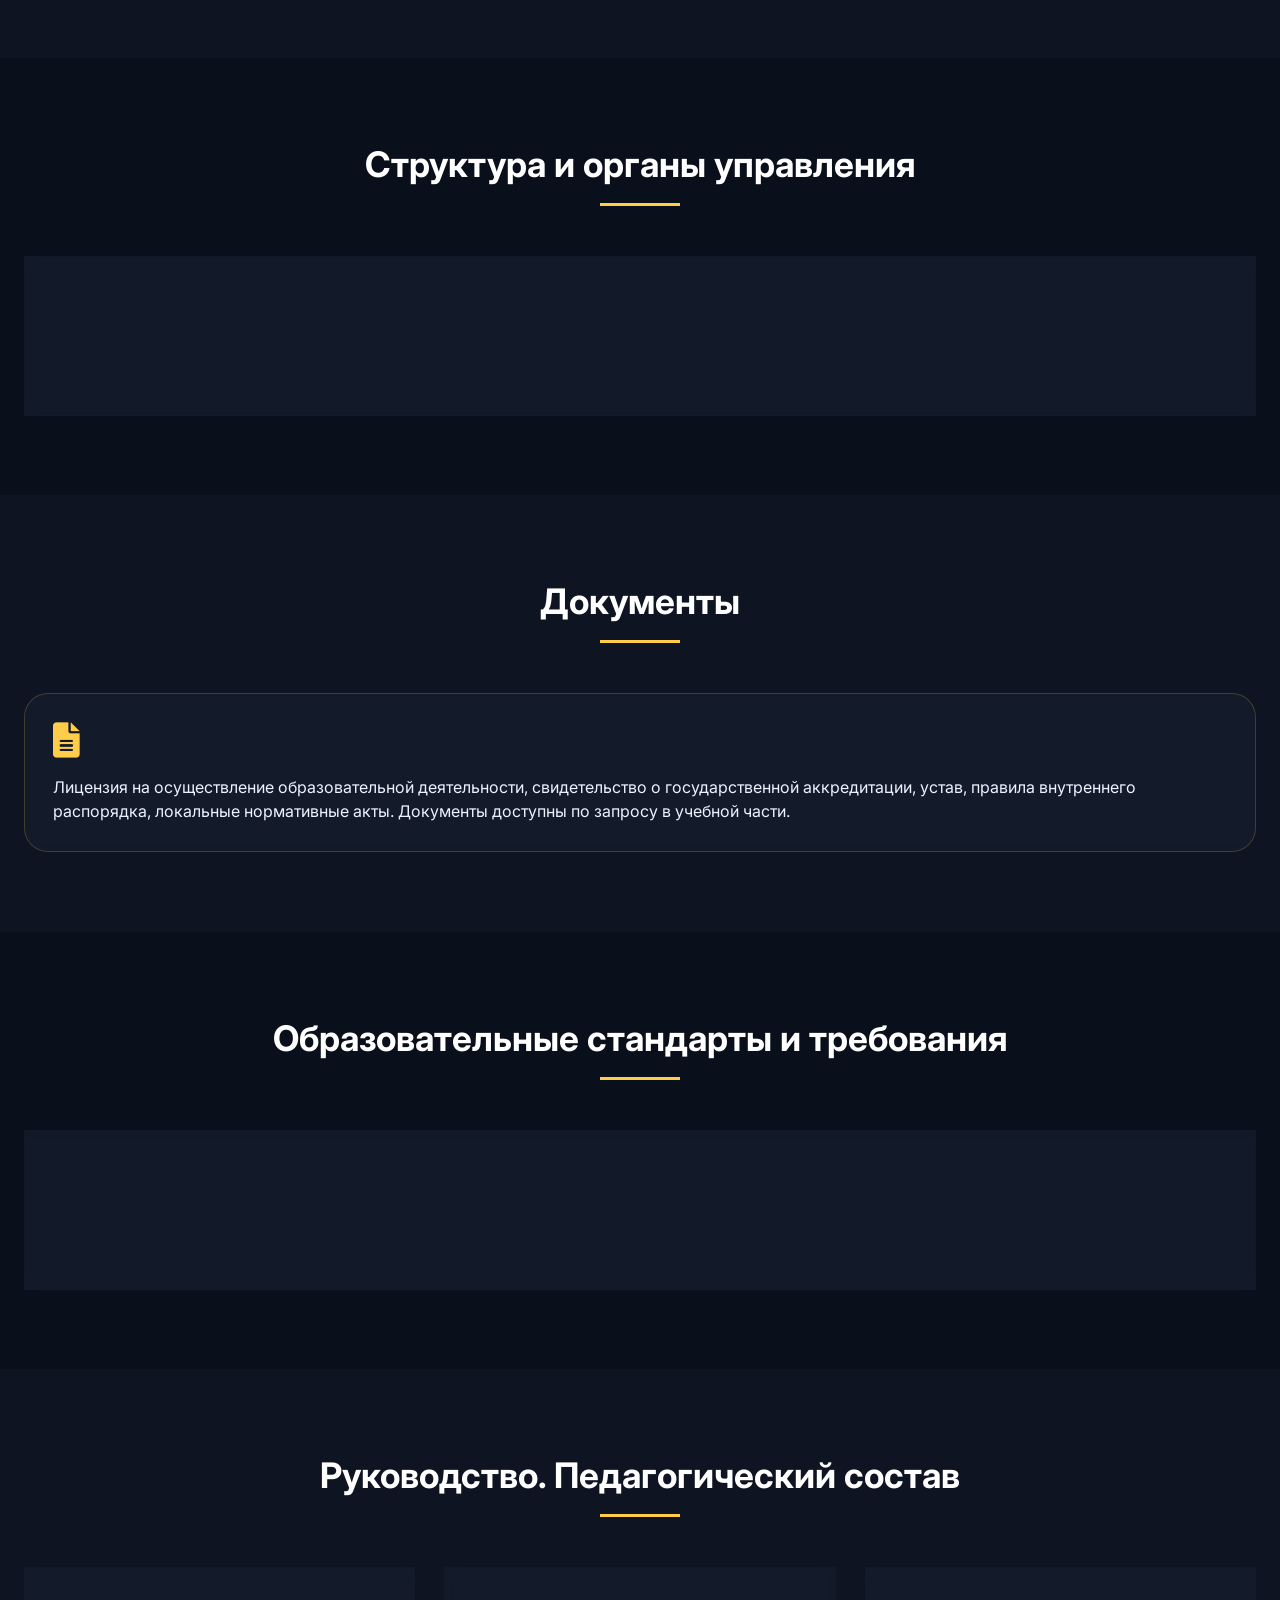
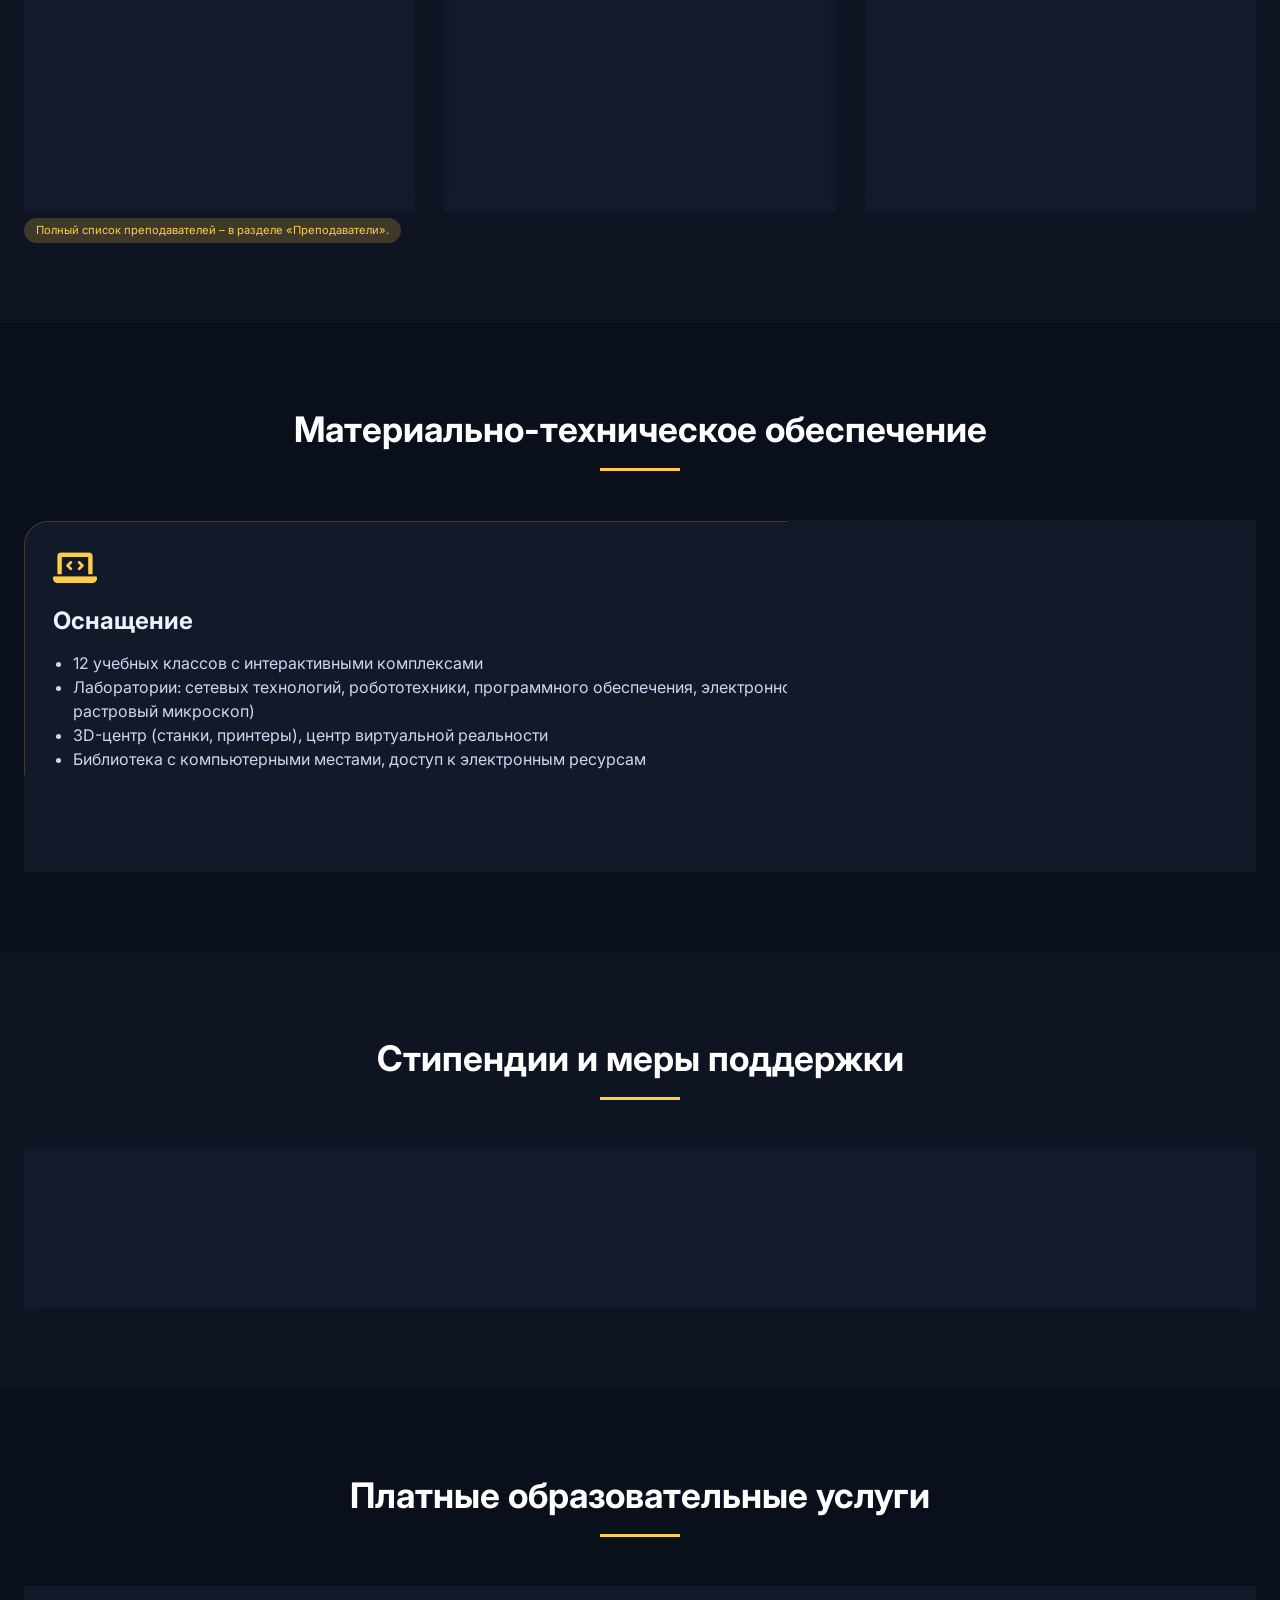
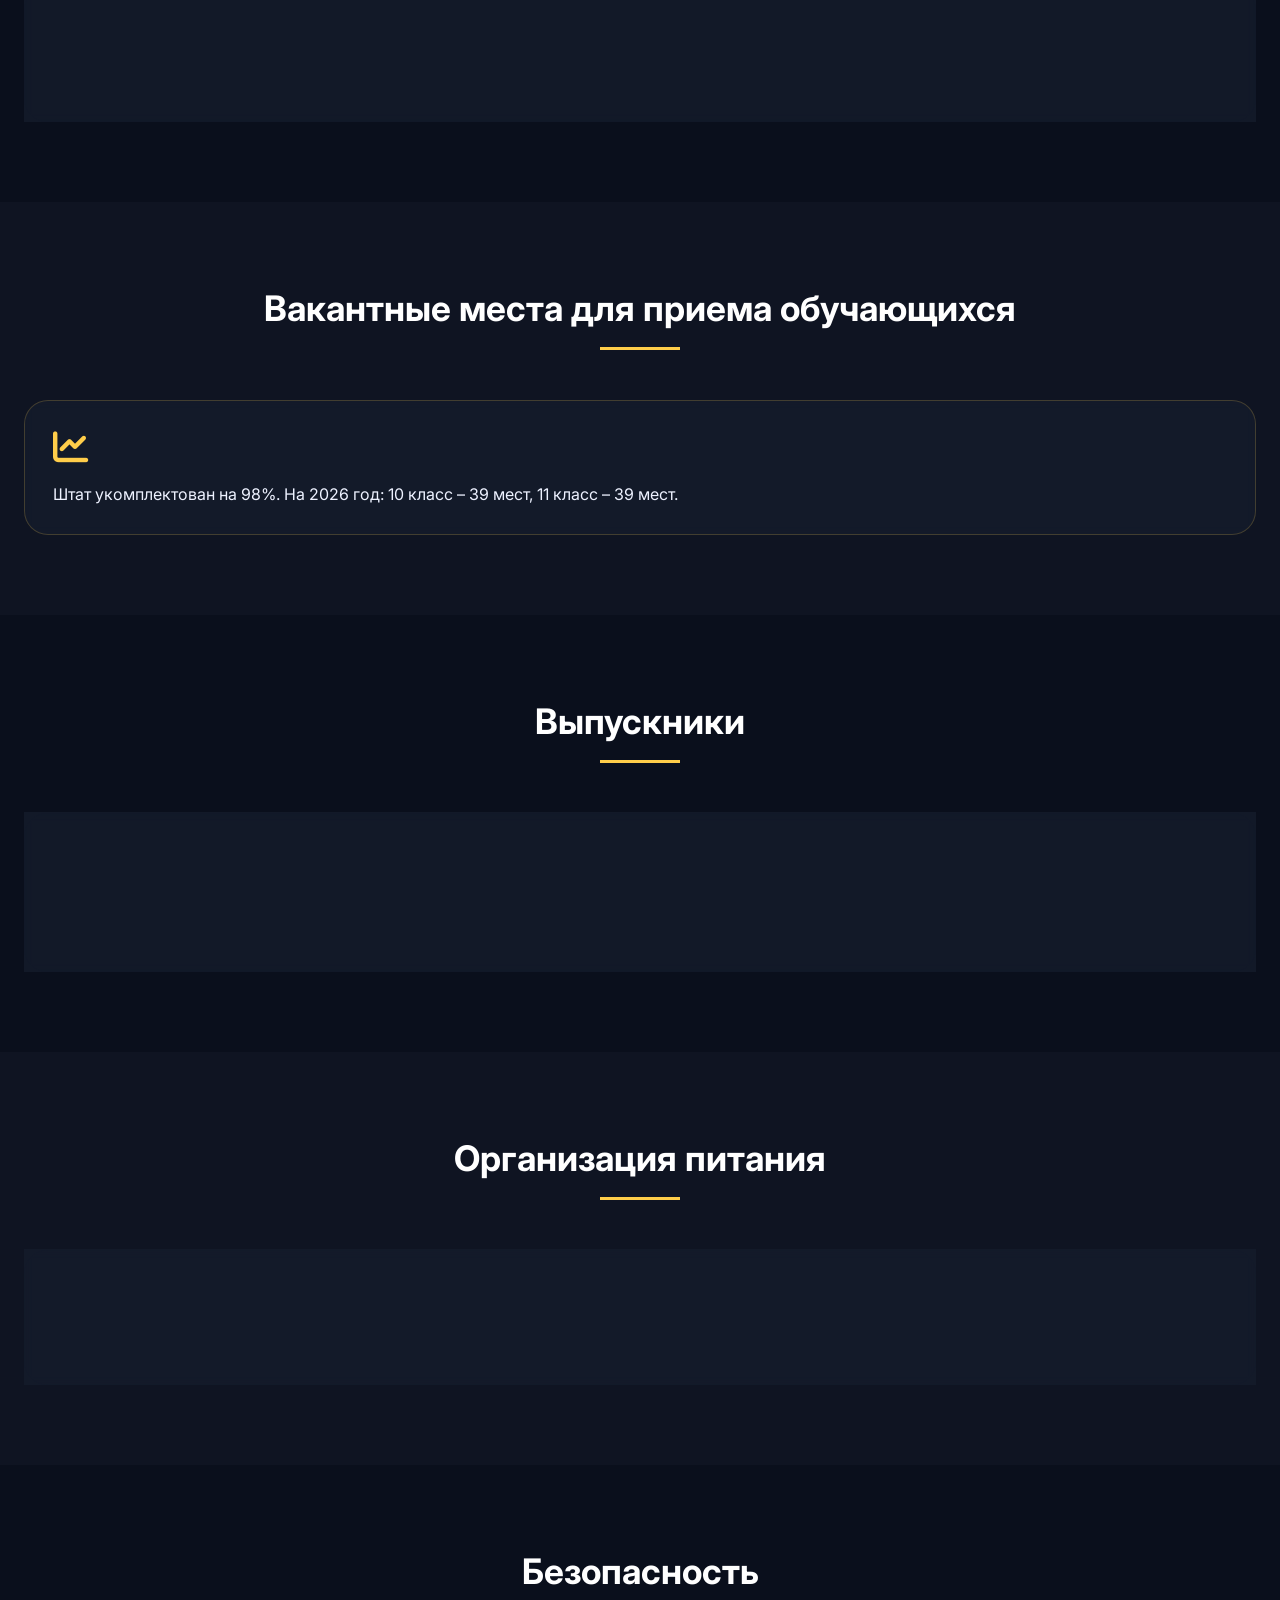
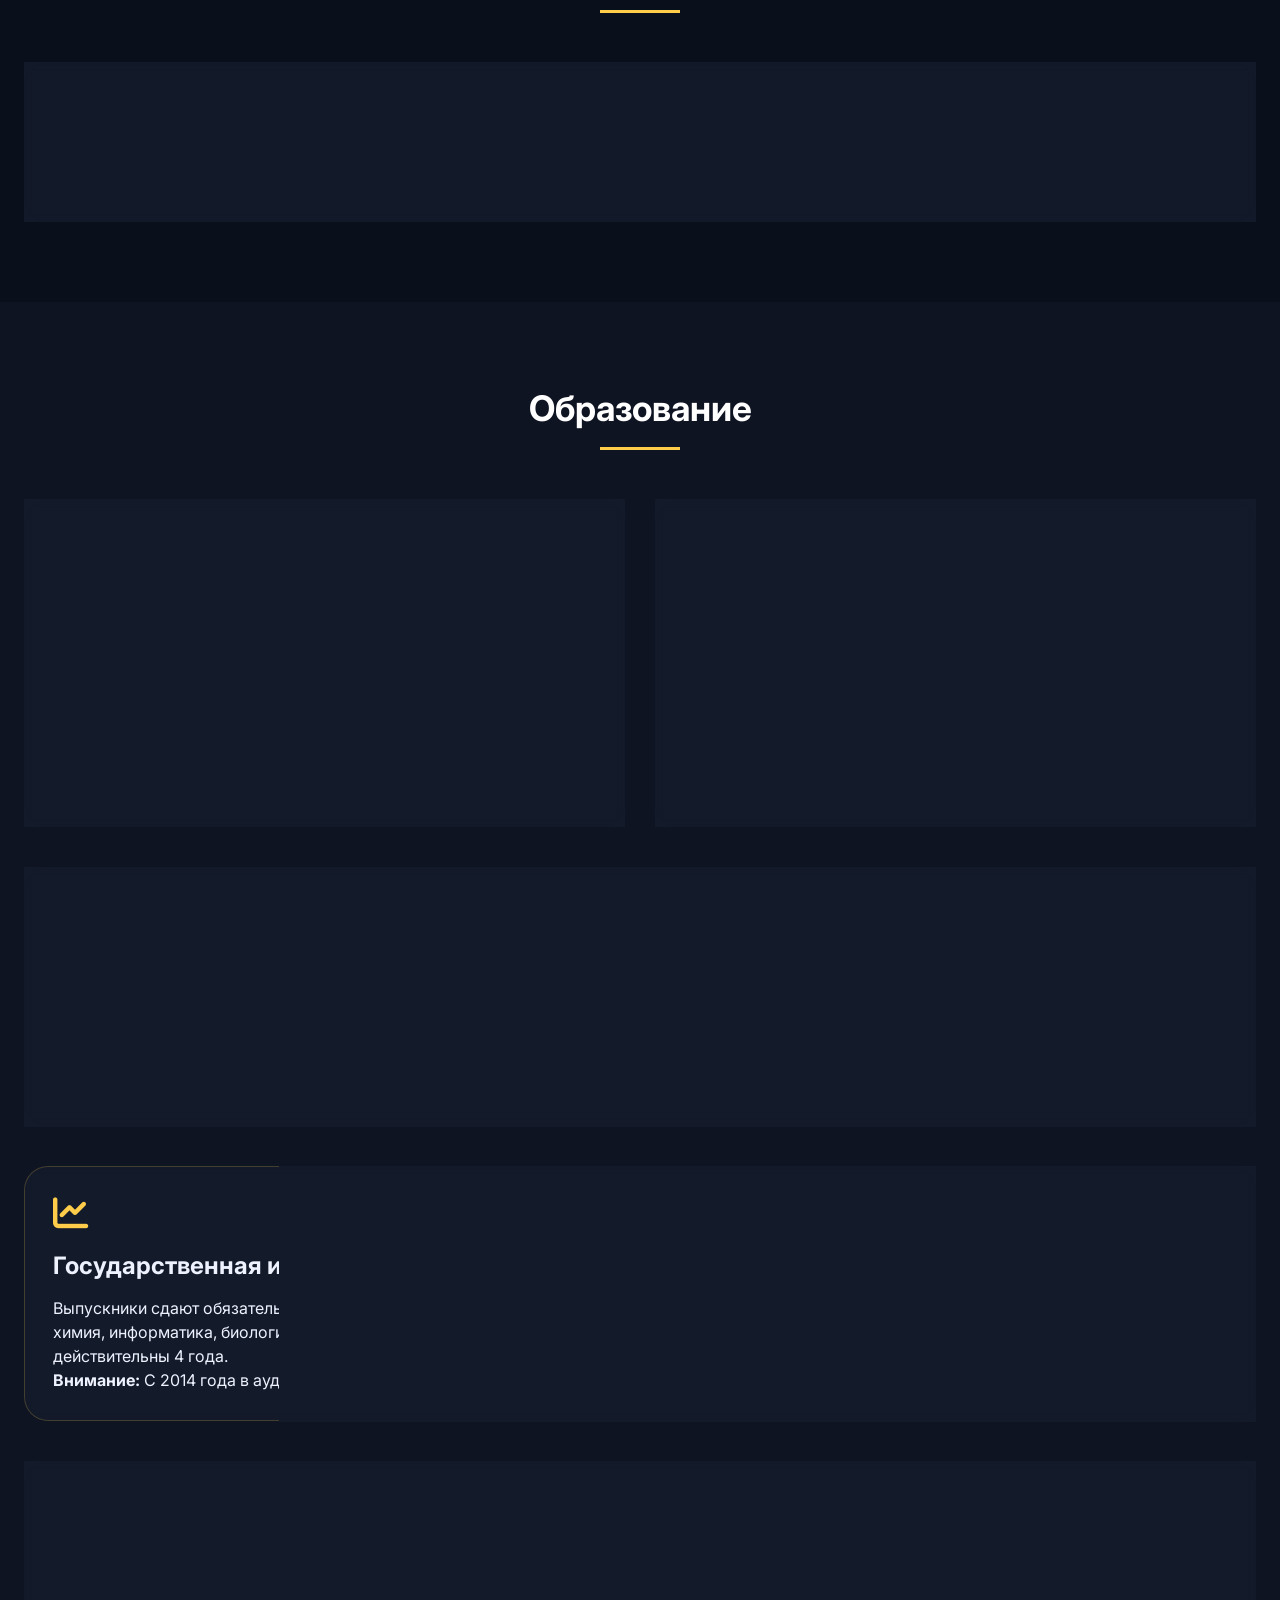
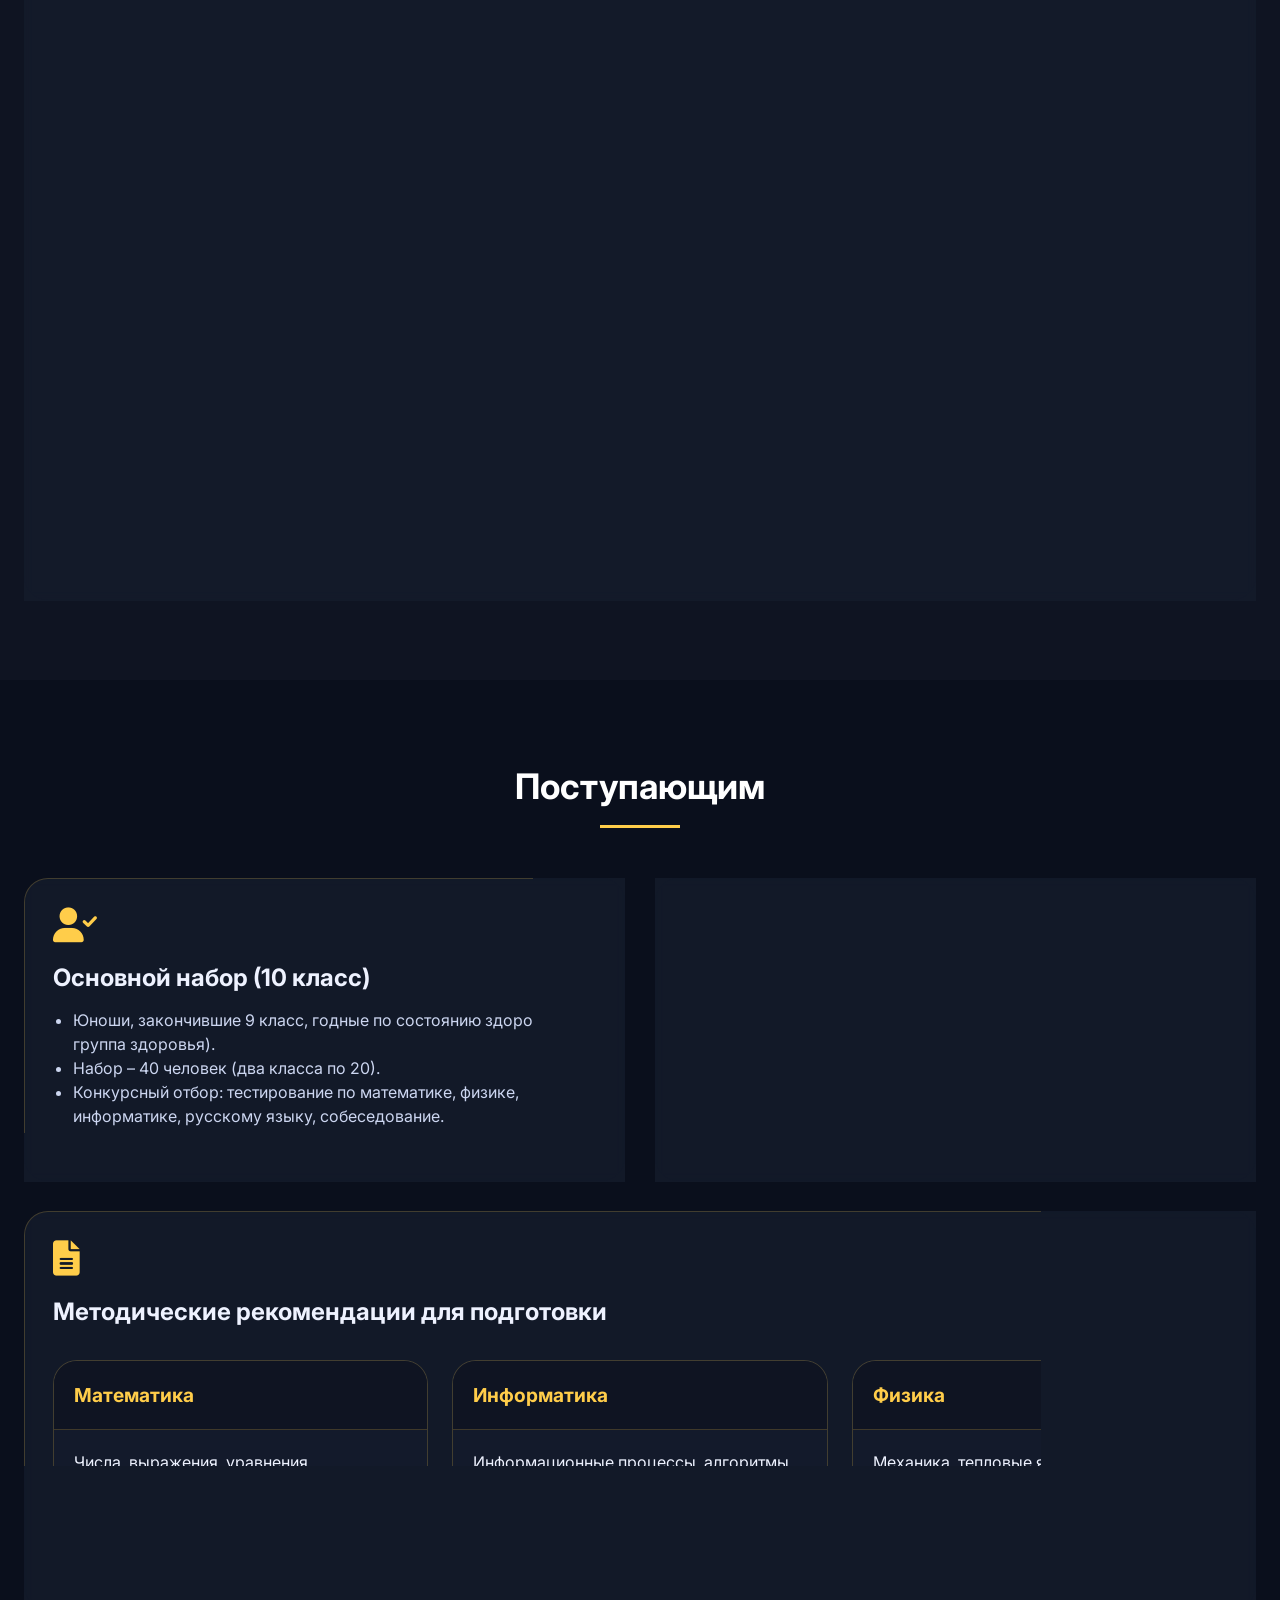
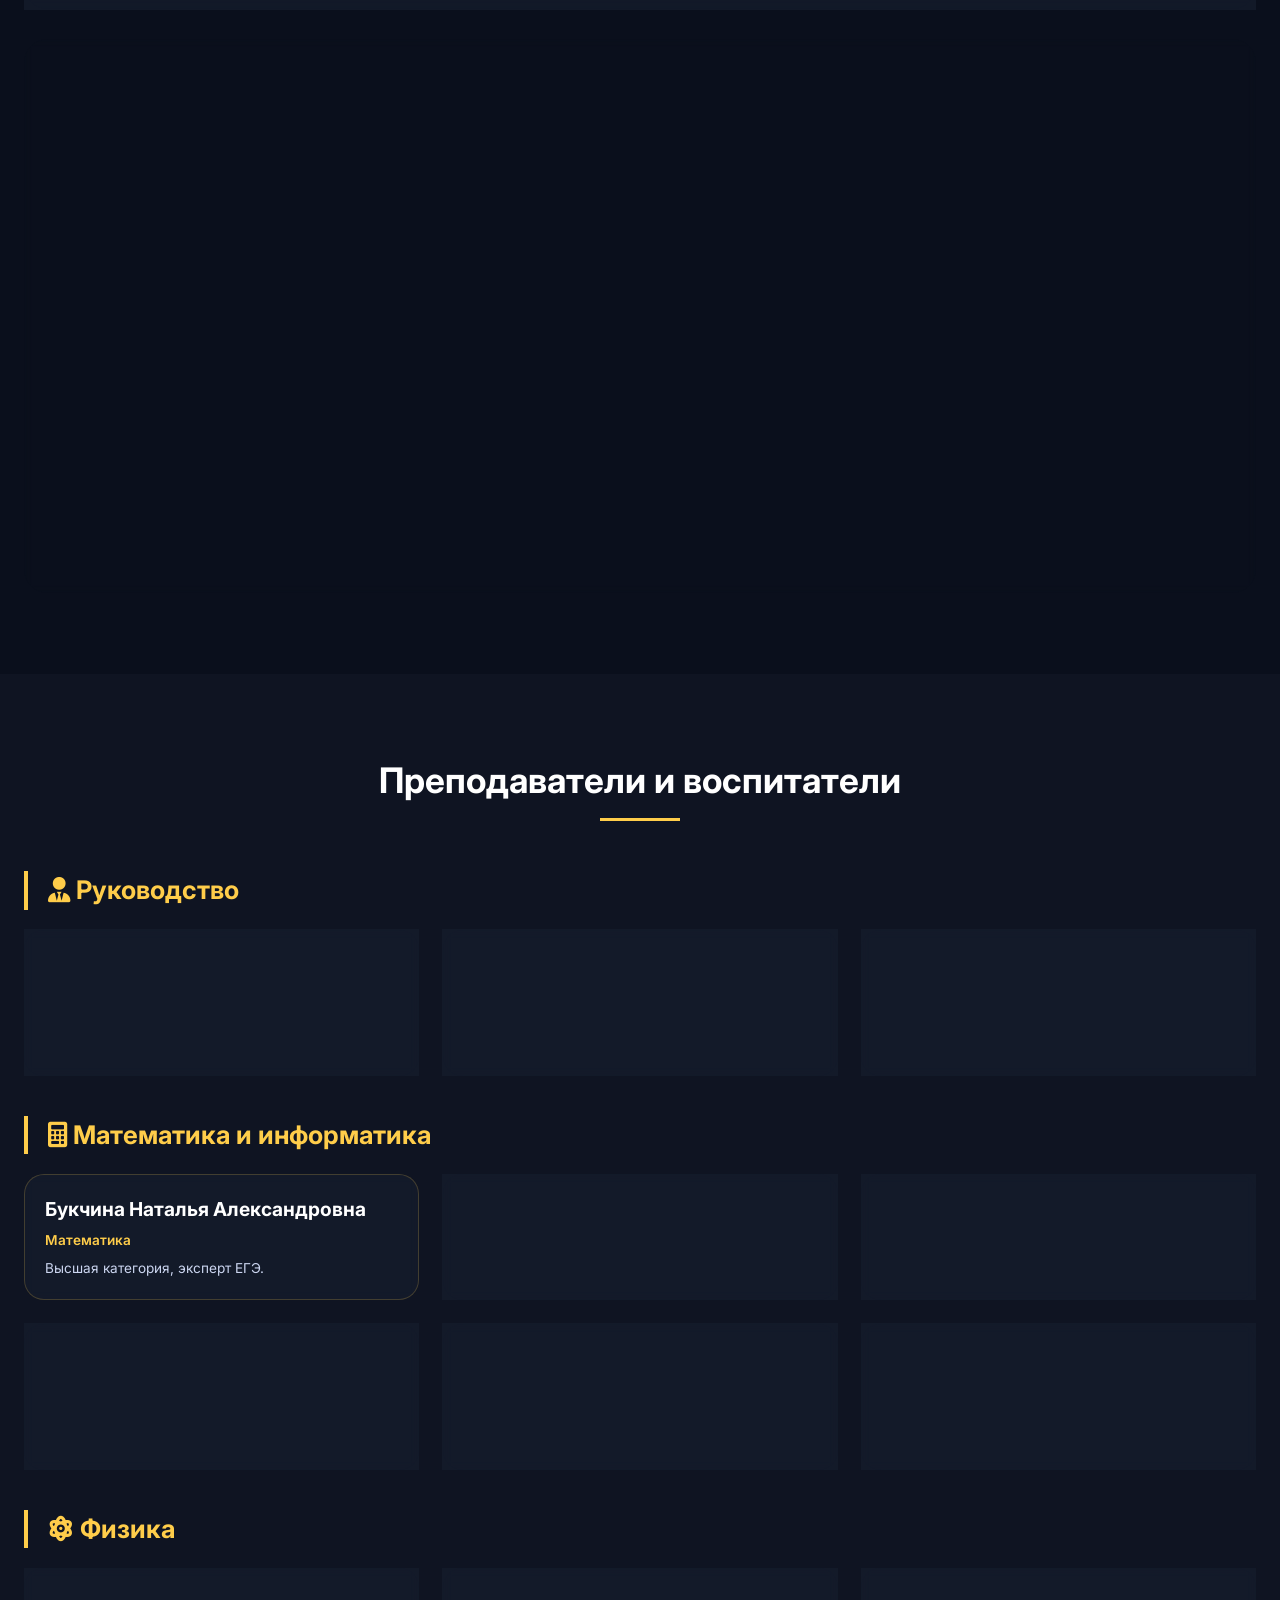
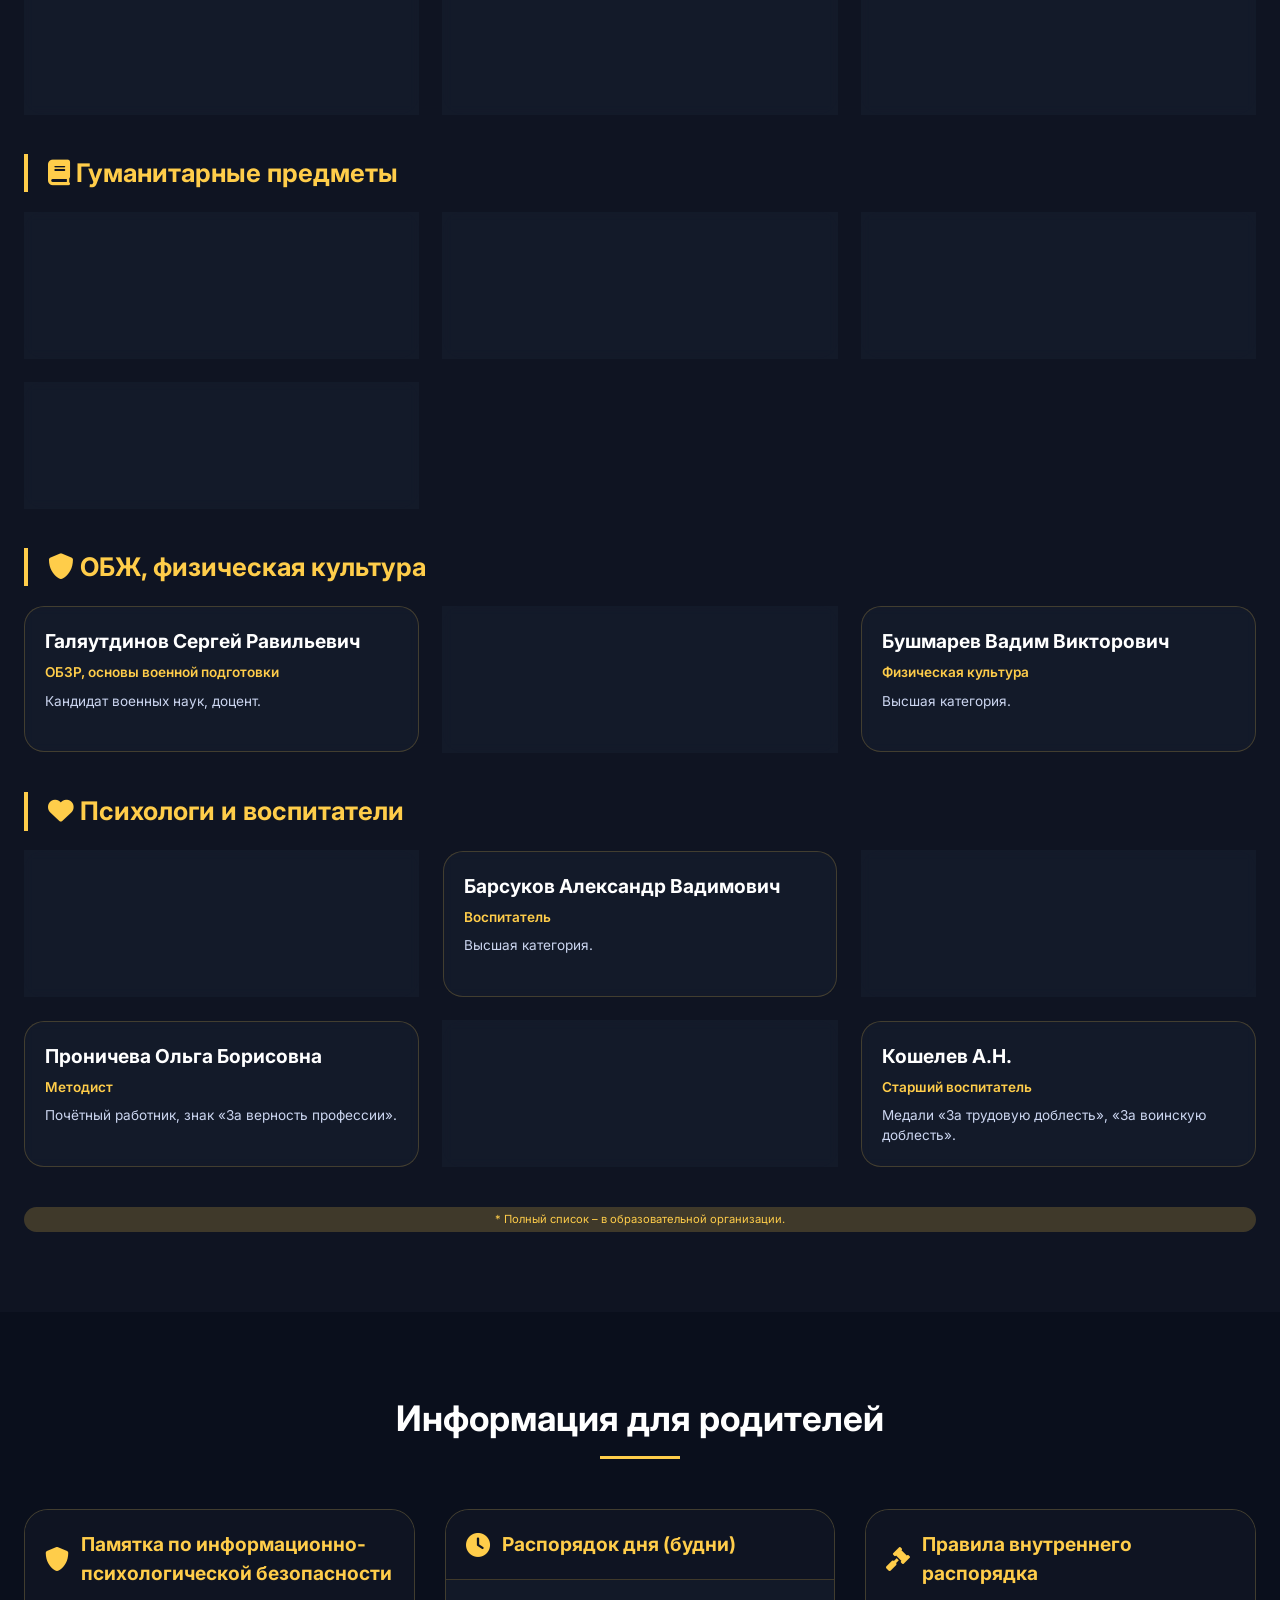
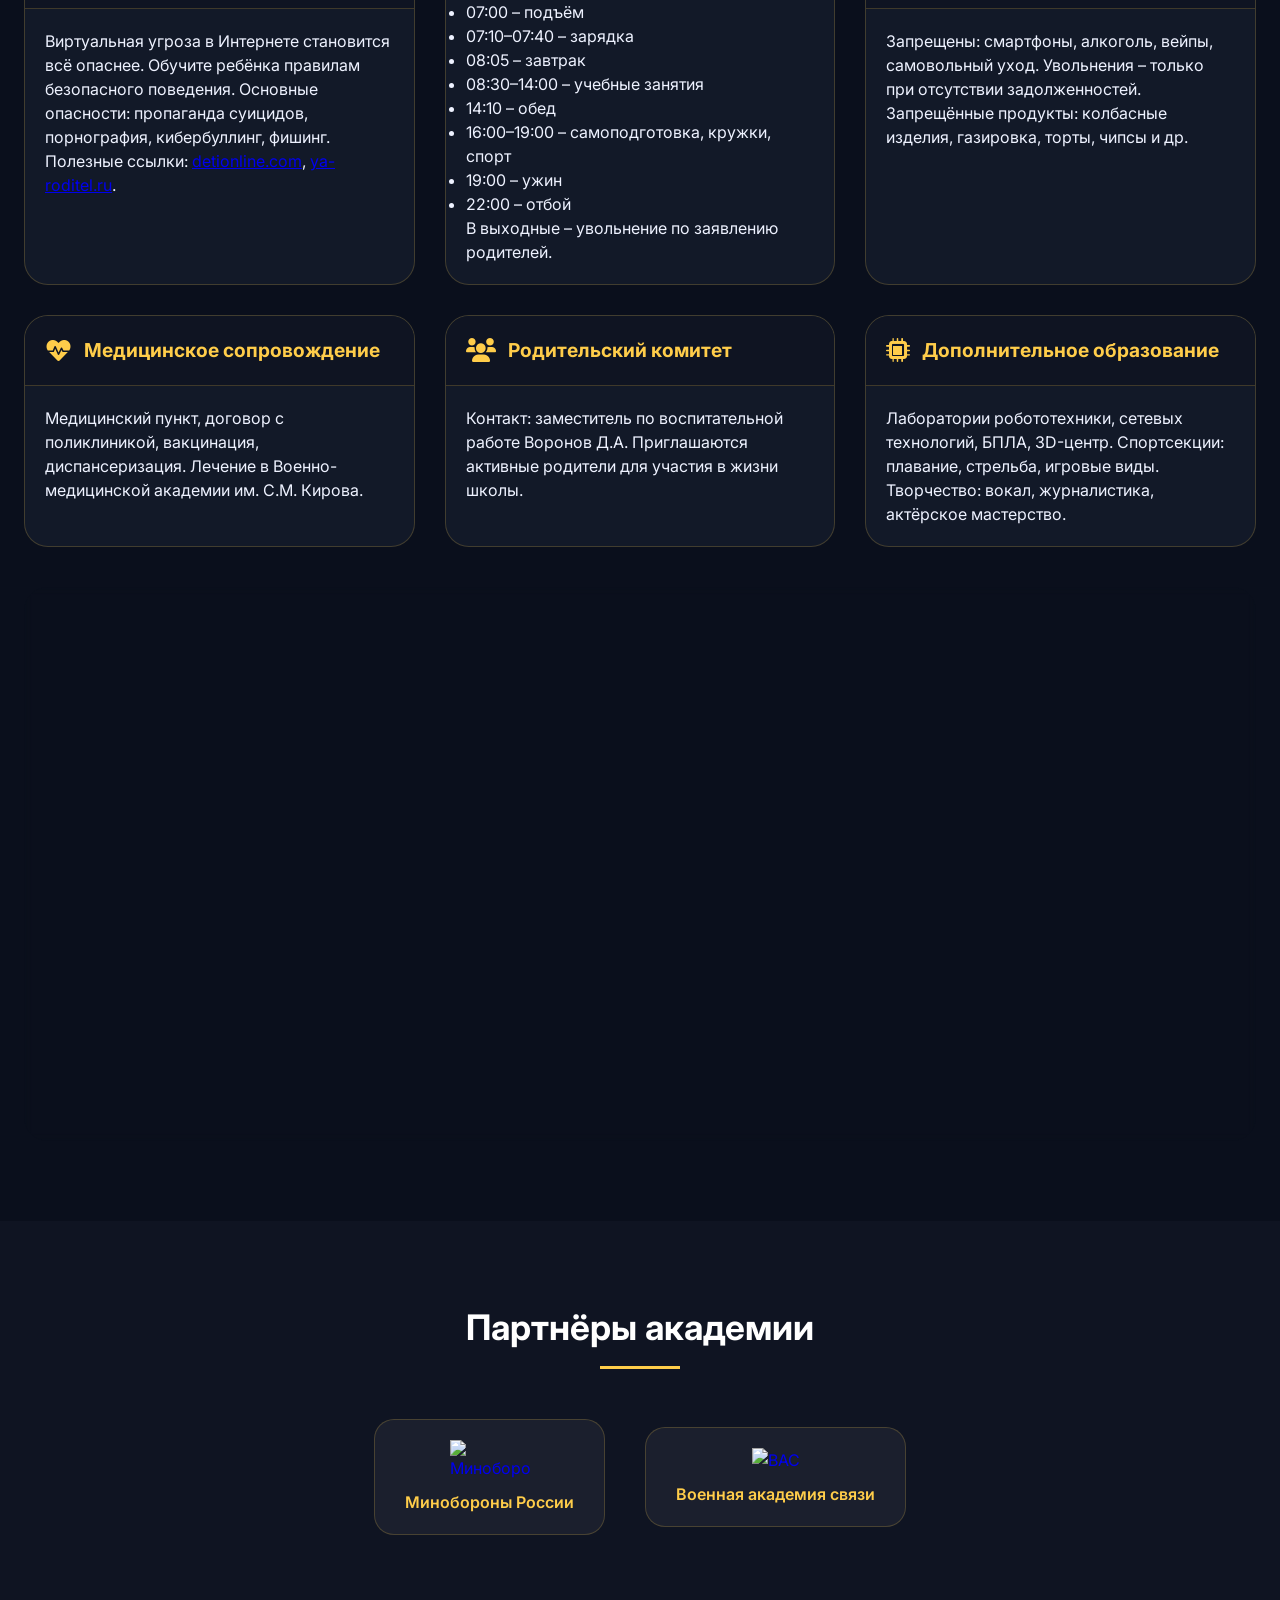
==== commit 54d01b8b: "Update index.html" ====
--- a/index.html
+++ b/index.html
@@ -262,20 +262,14 @@
 
     <!-- КАРТА (изображение map.png из той же папки) -->
     <!-- КАРТА (OpenStreetMap) -->
+<!-- КАРТА (изображение map.png) -->
 <section class="section bg-light fade-up">
     <div class="container">
         <h2 class="section-title">Наш адрес</h2>
         <div style="text-align: center;">
-            <iframe 
-                width="100%" 
-                height="400" 
-                frameborder="0" 
-                scrolling="no" 
-                marginheight="0" 
-                marginwidth="0" 
-                src="https://www.openstreetmap.org/export/embed.html?bbox=30.367394,60.009419,30.387394,60.019419&layer=mapnik&marker=60.014419,30.377394"
-                style="border: 1px solid rgba(255,205,74,0.3); border-radius: 24px;">
-            </iframe>
+            <img src="map.png" 
+                 alt="Карта с меткой Кадетского корпуса"
+                 style="width: 100%; max-width: 800px; border-radius: 24px; border: 1px solid rgba(255,205,74,0.3);">
         </div>
         <p style="text-align: center; margin-top: 20px;">г. Санкт-Петербург, Тихорецкий пр., д. 3</p>
     </div>
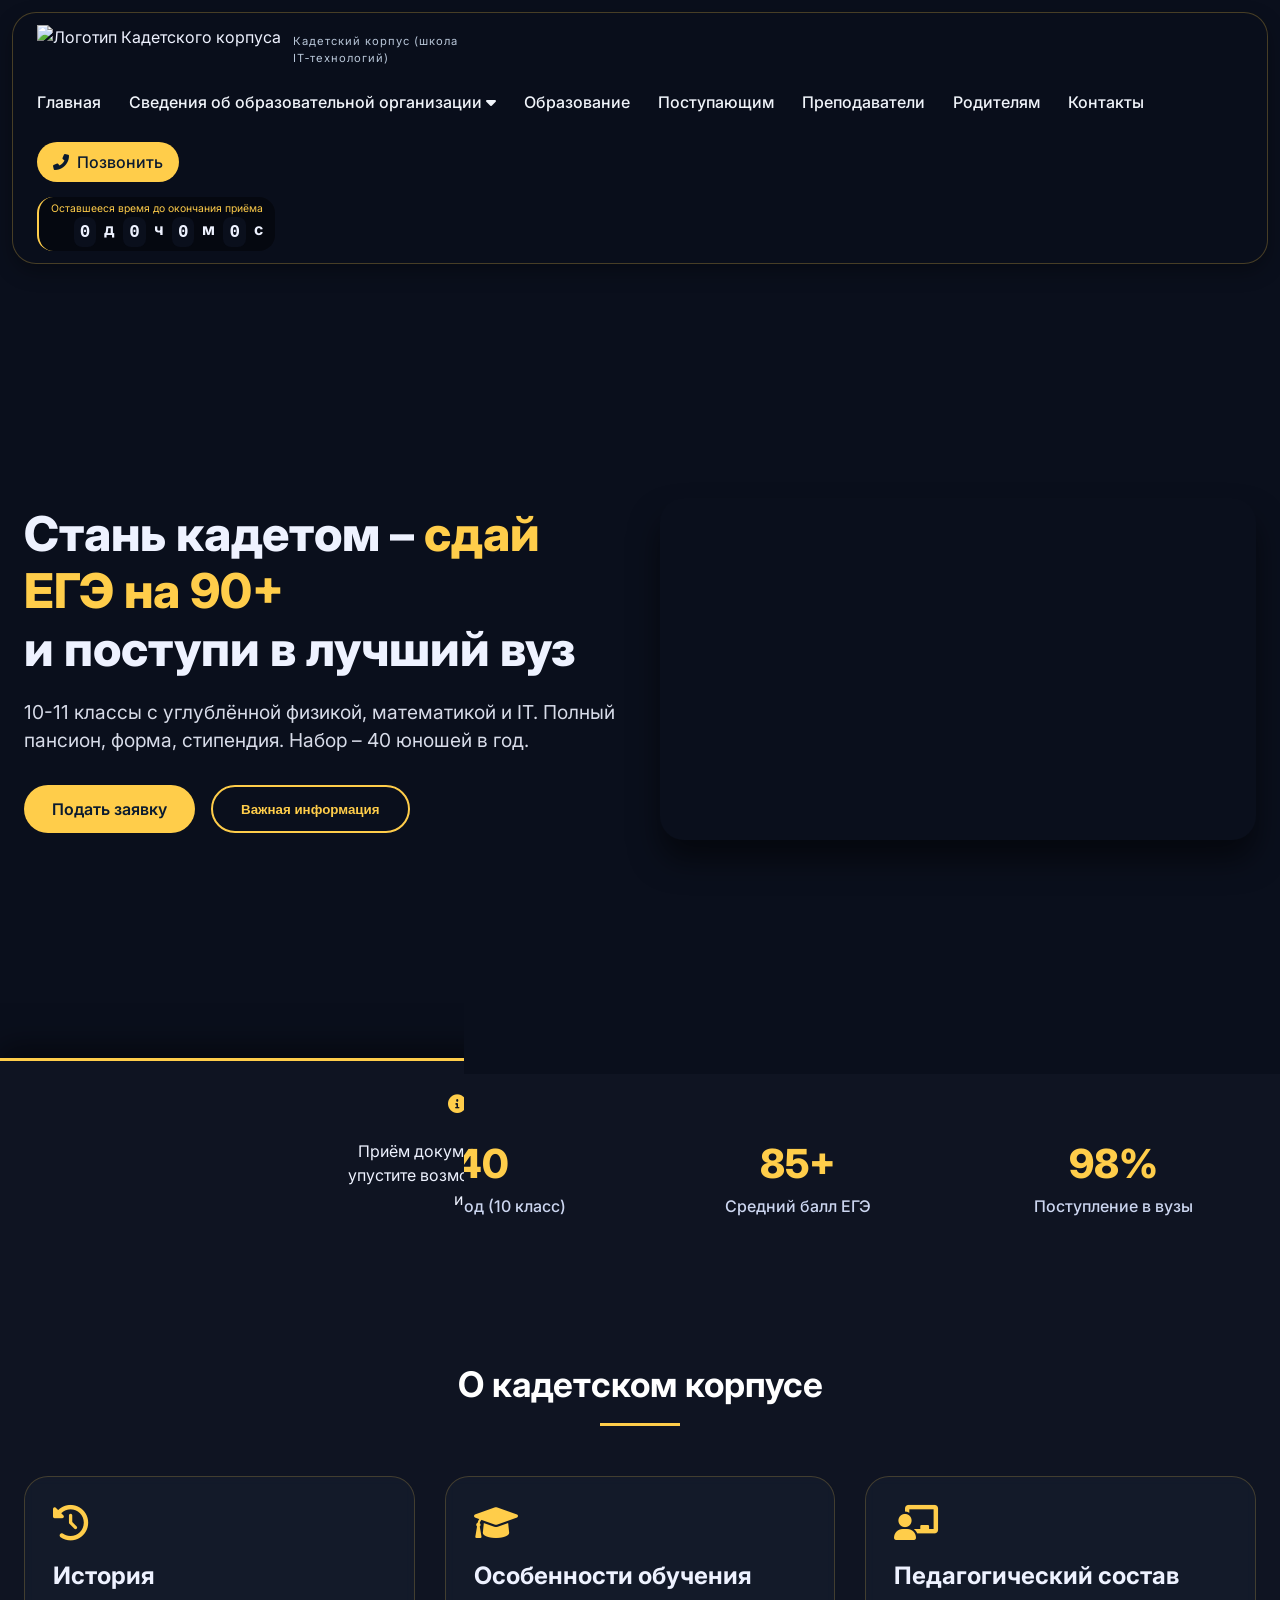
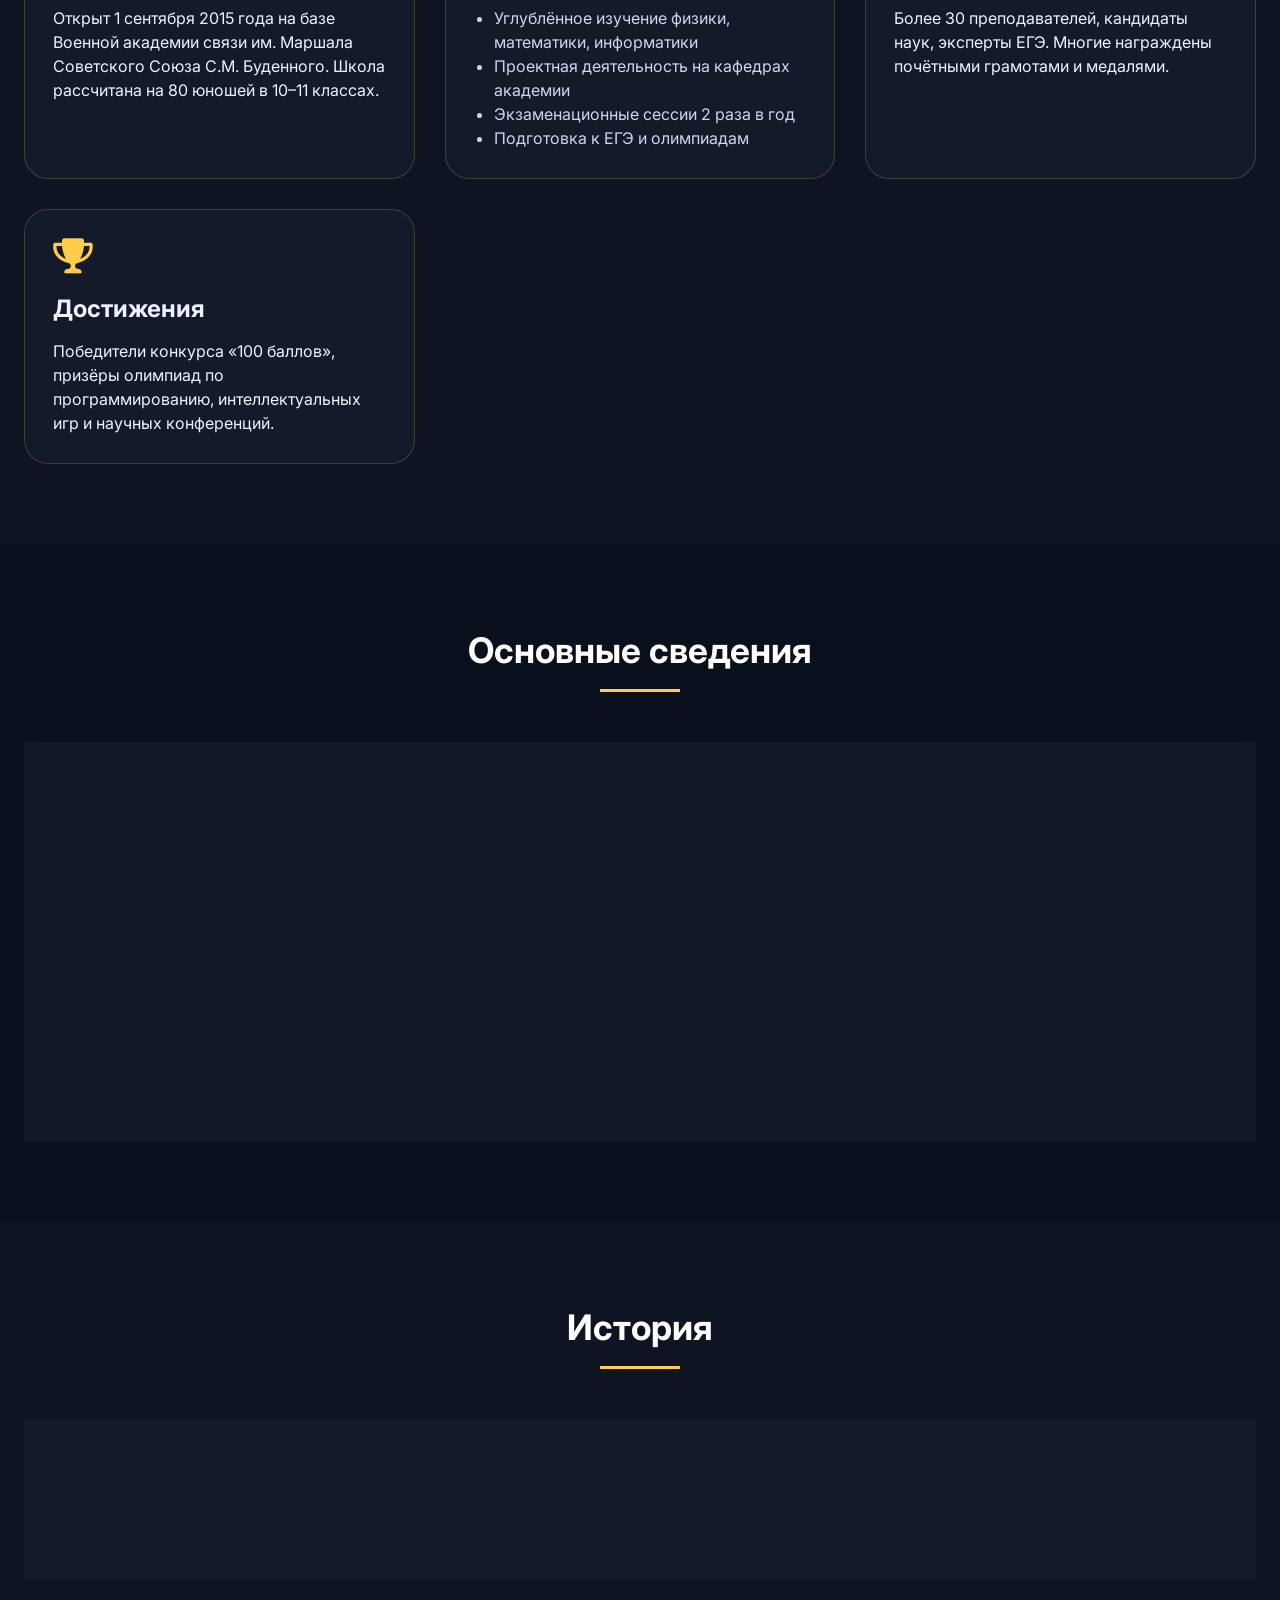
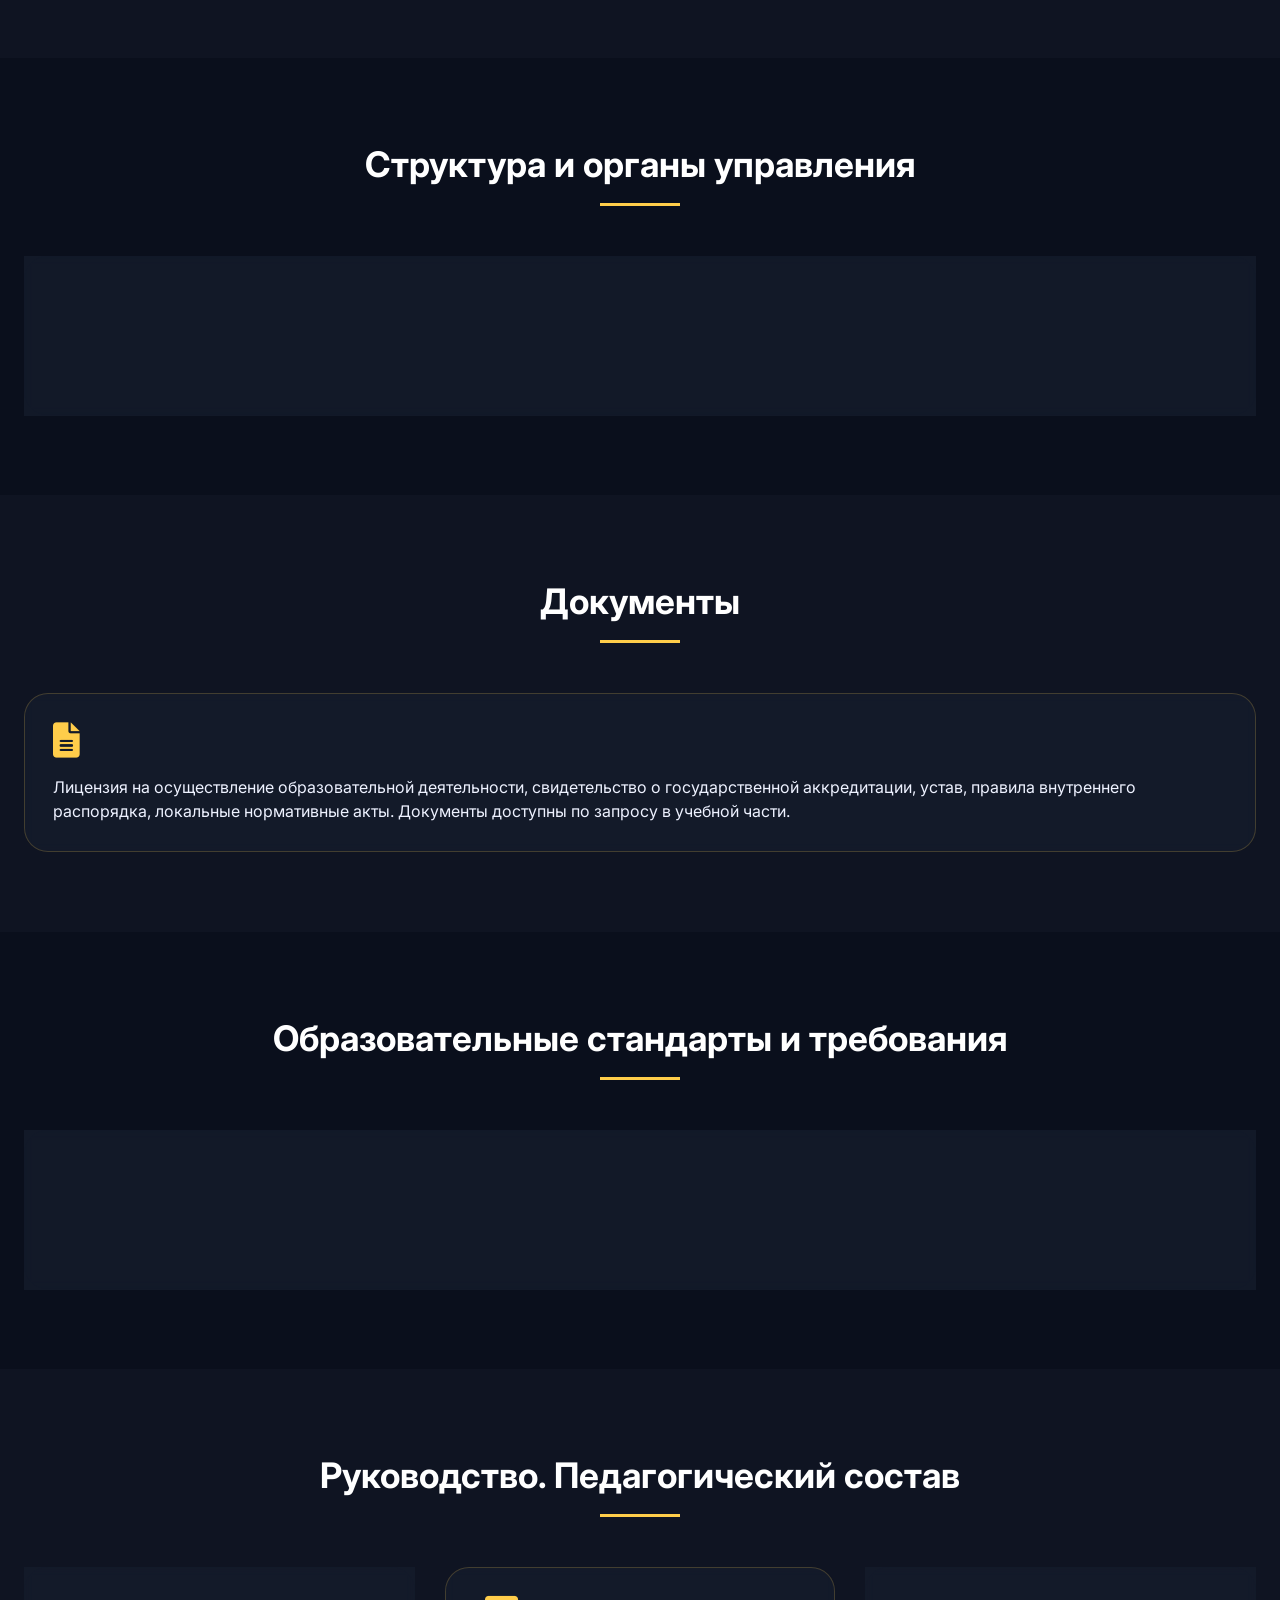
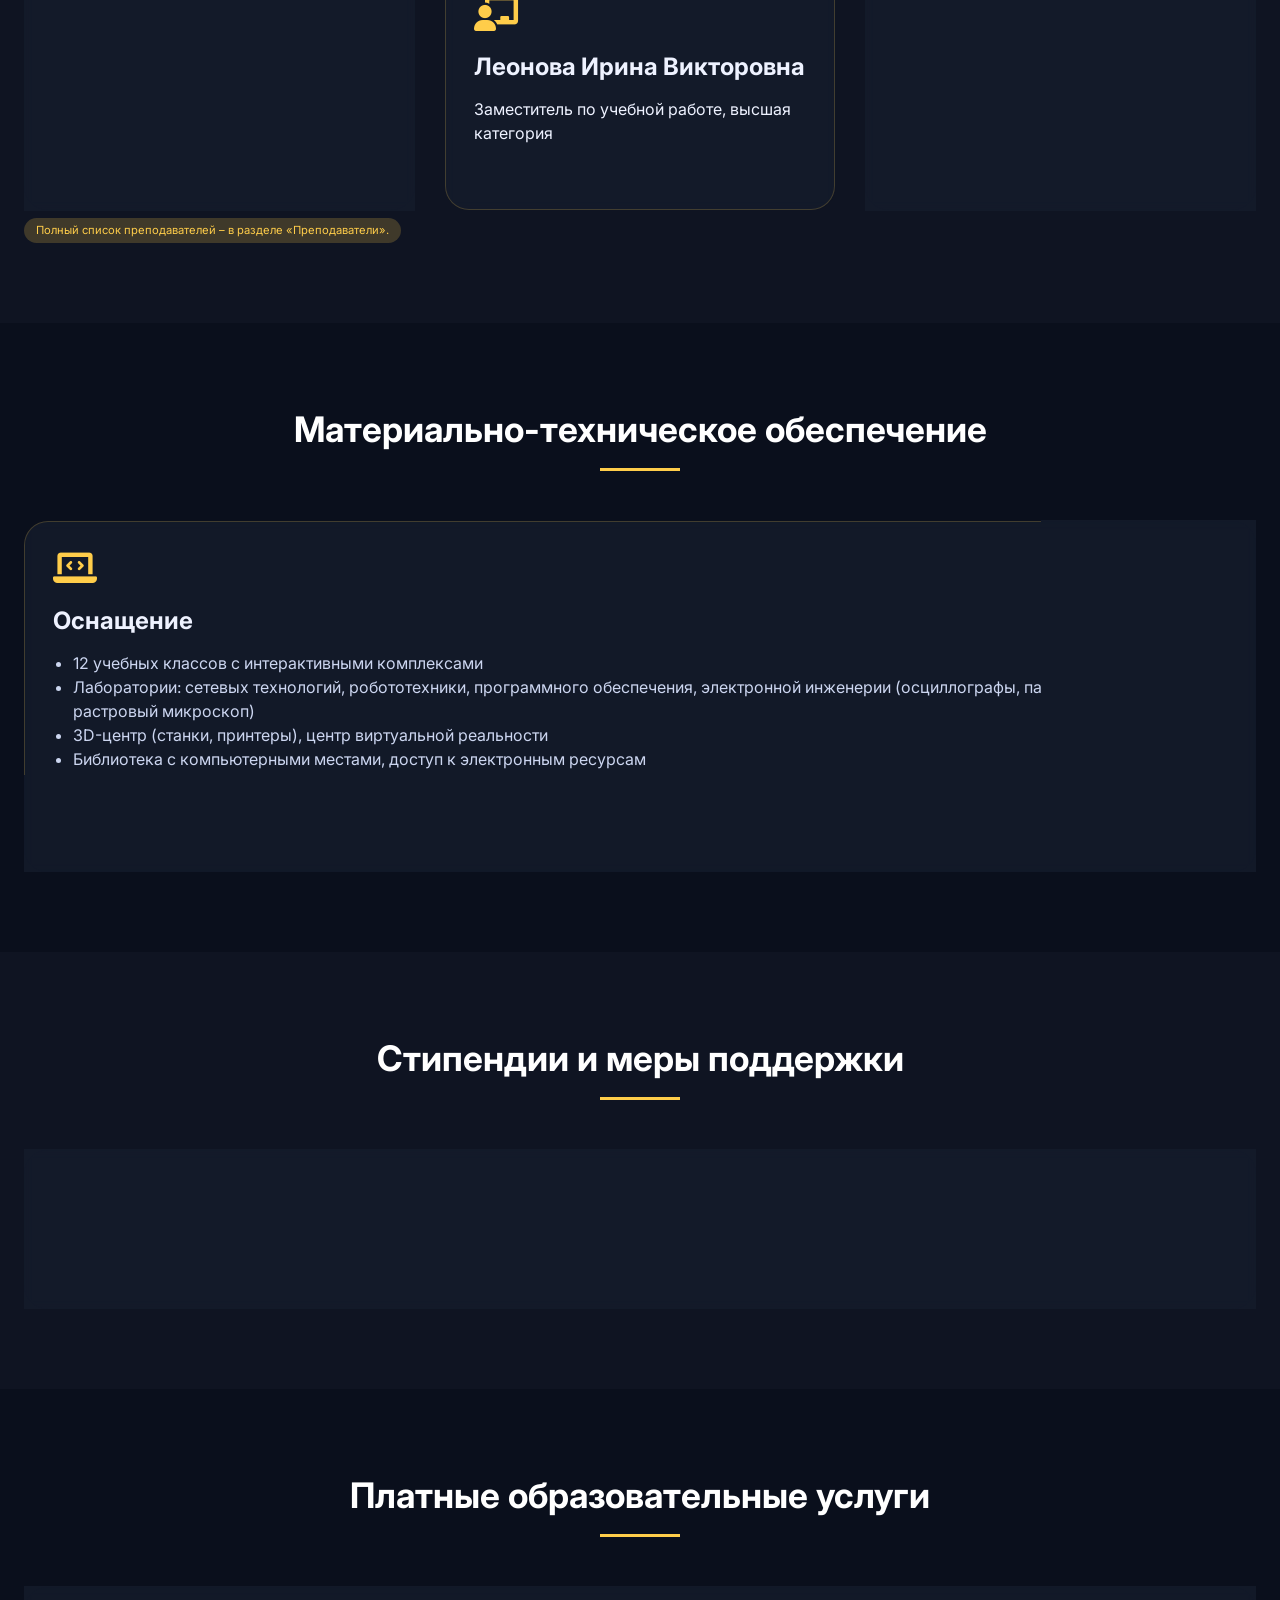
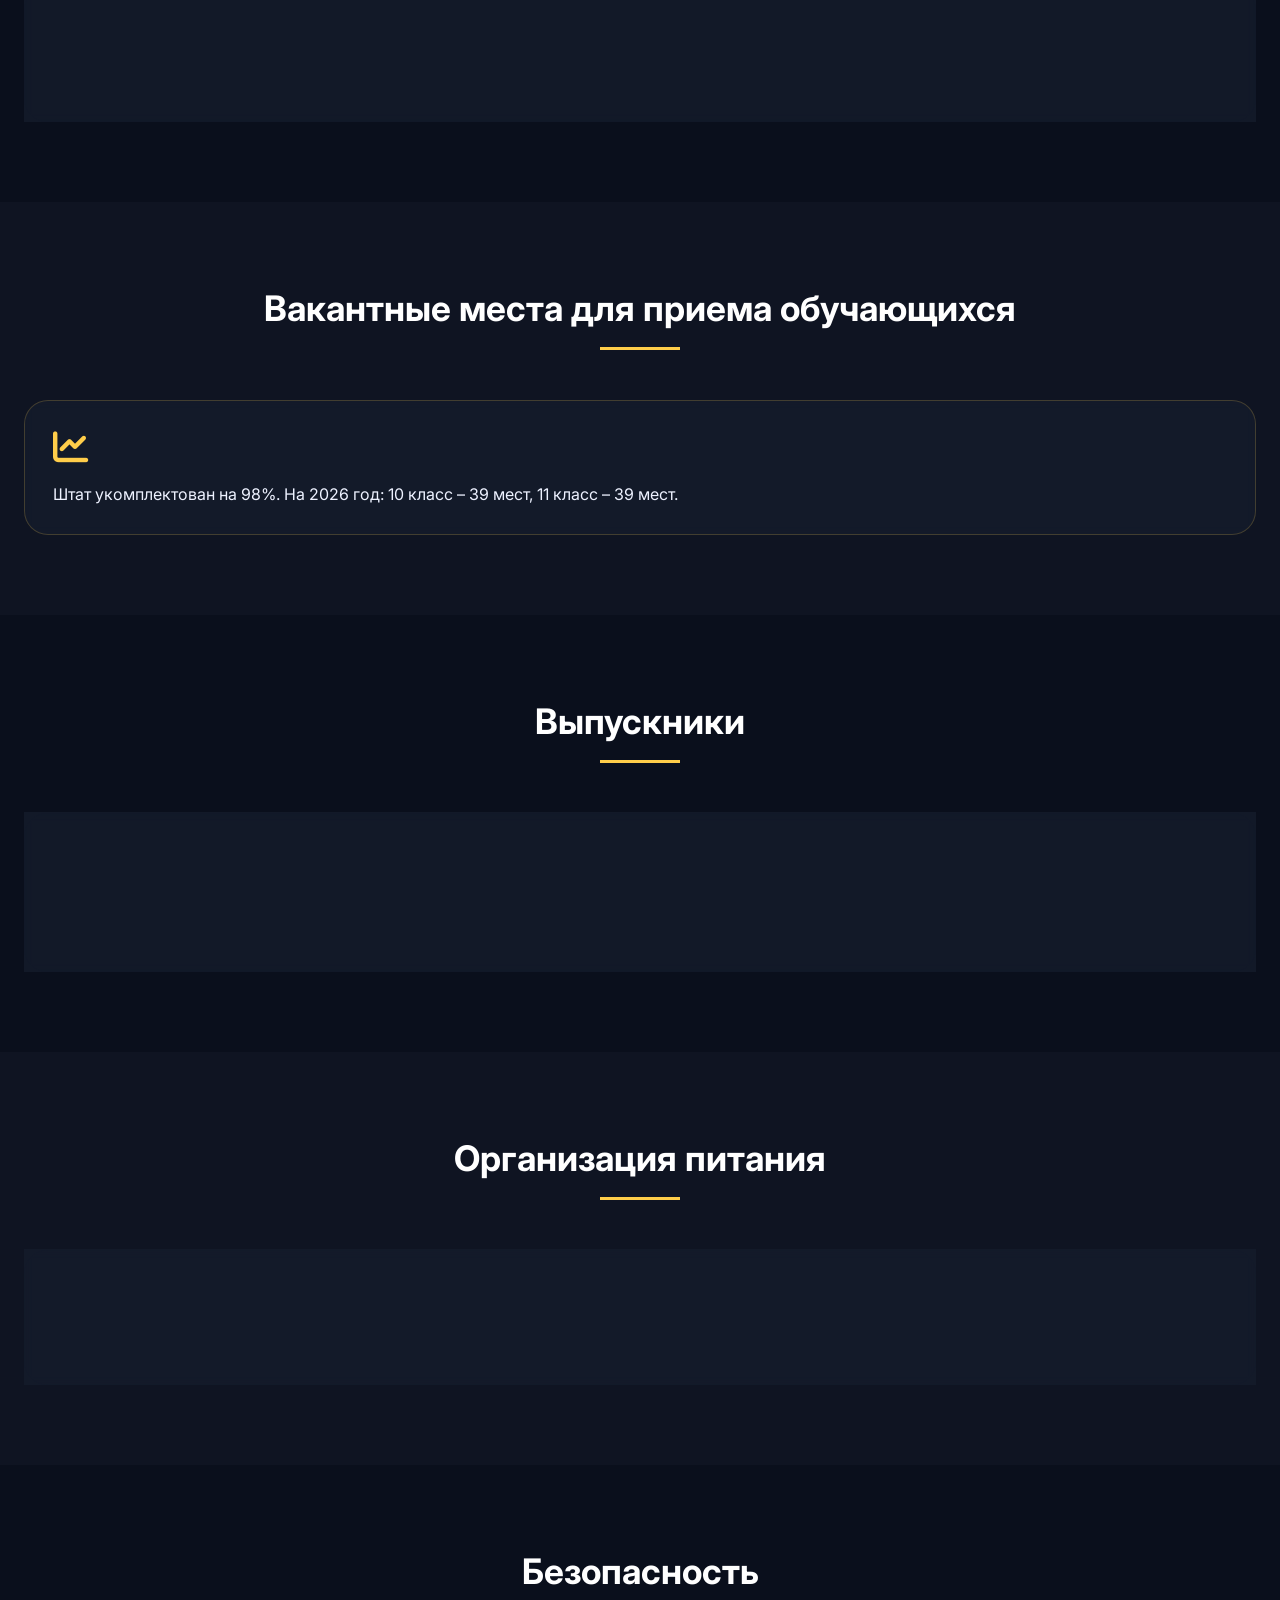
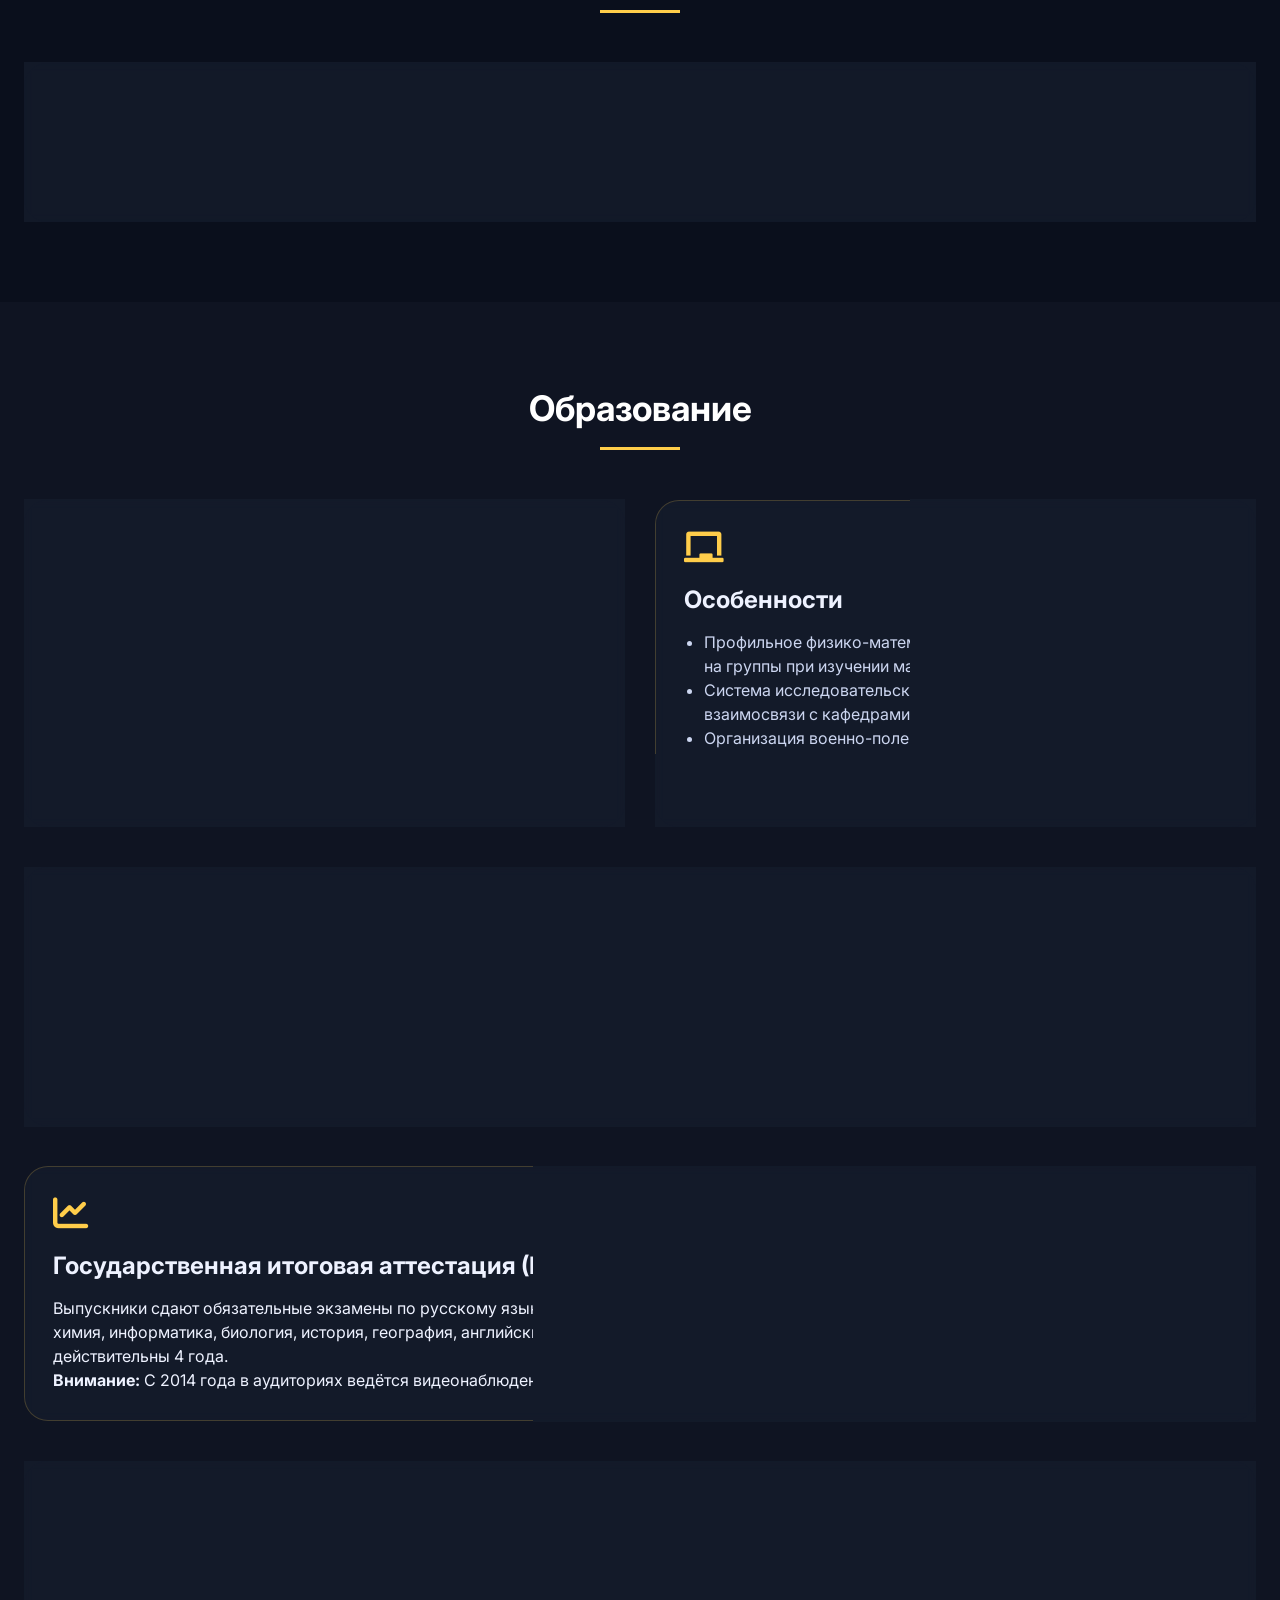
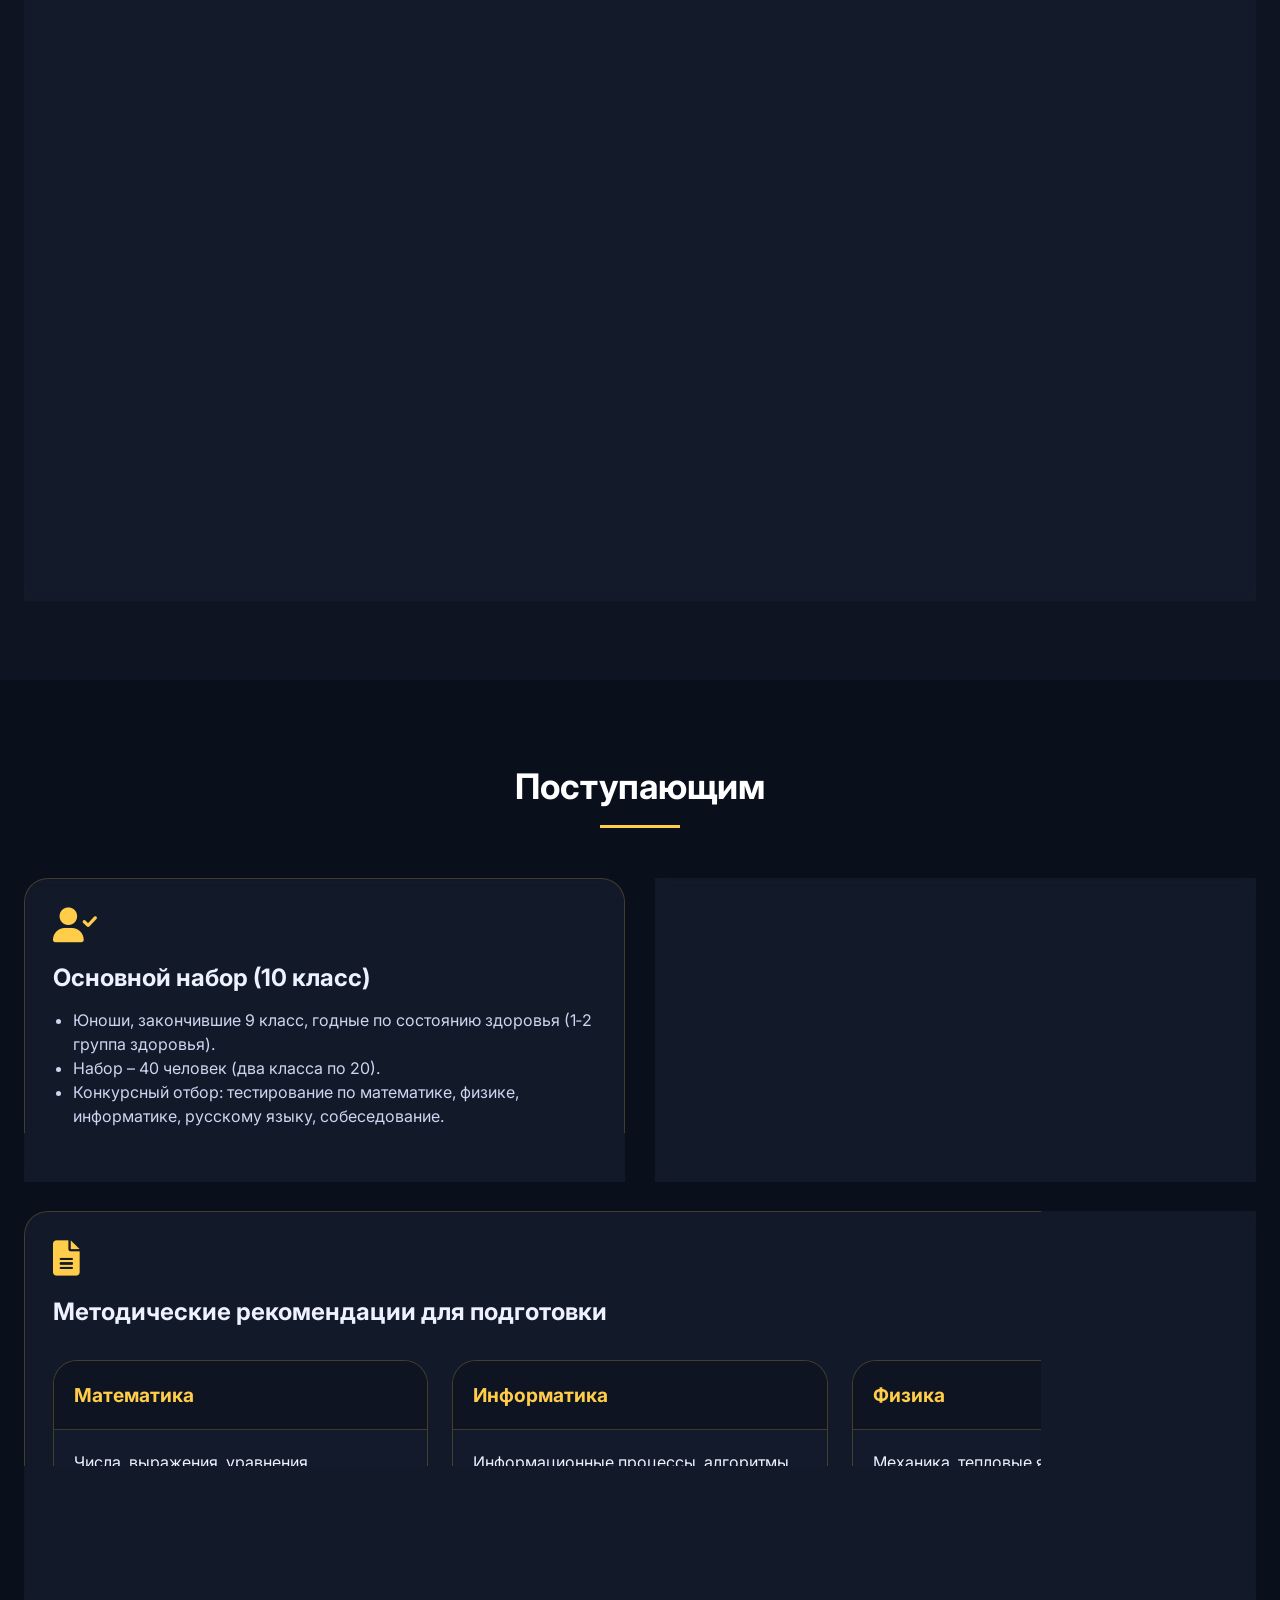
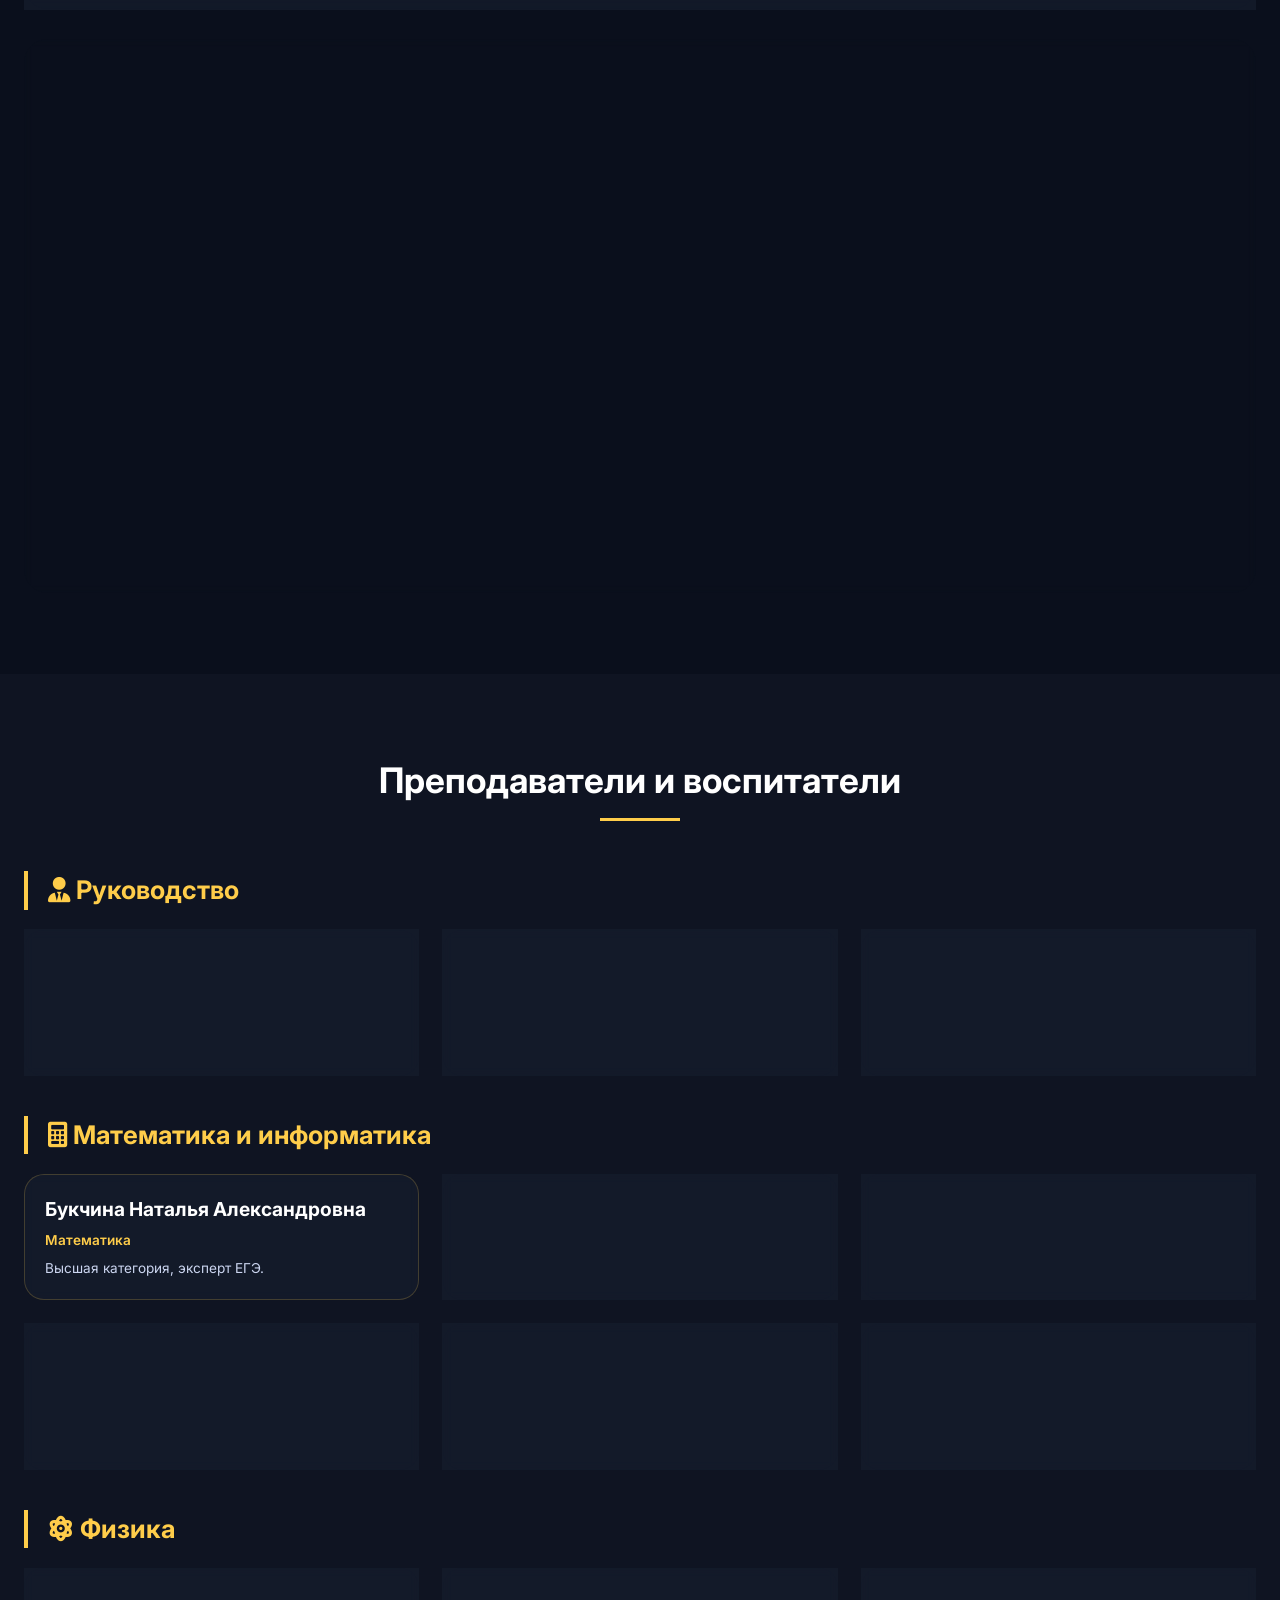
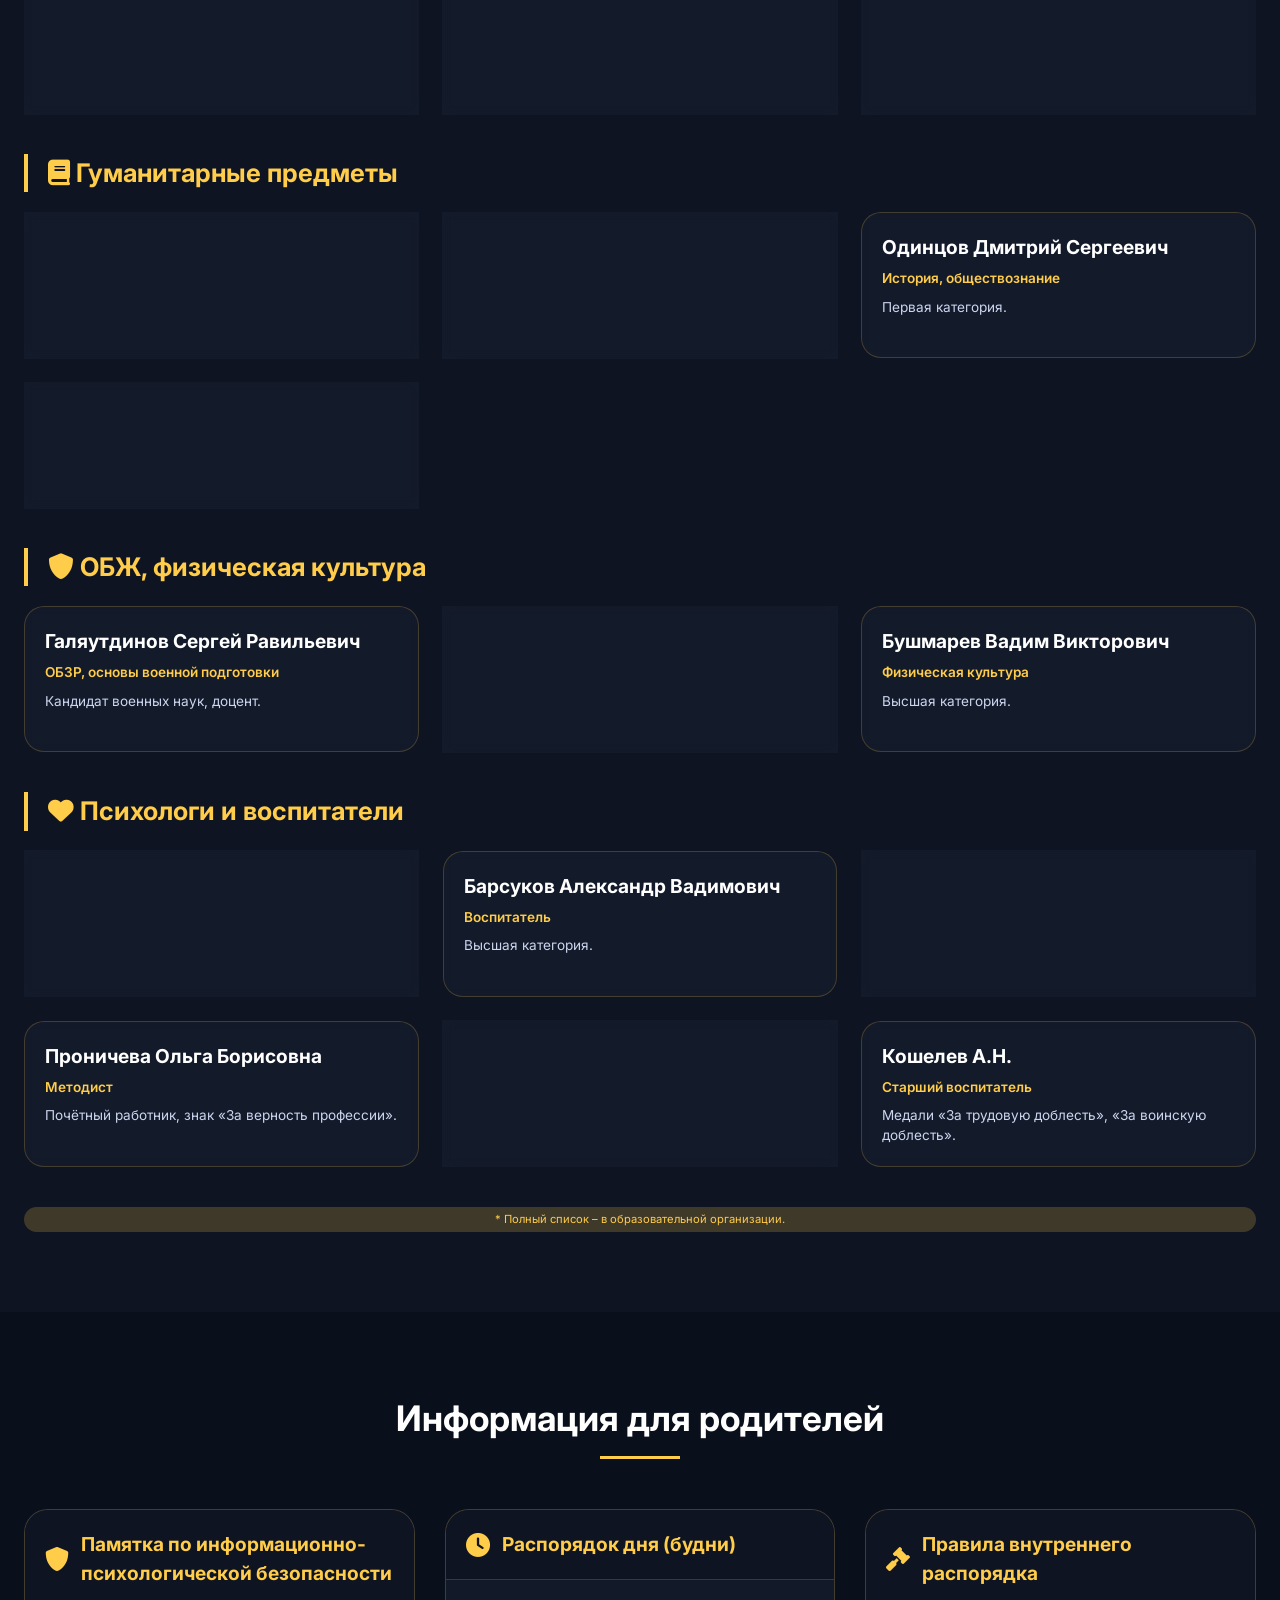
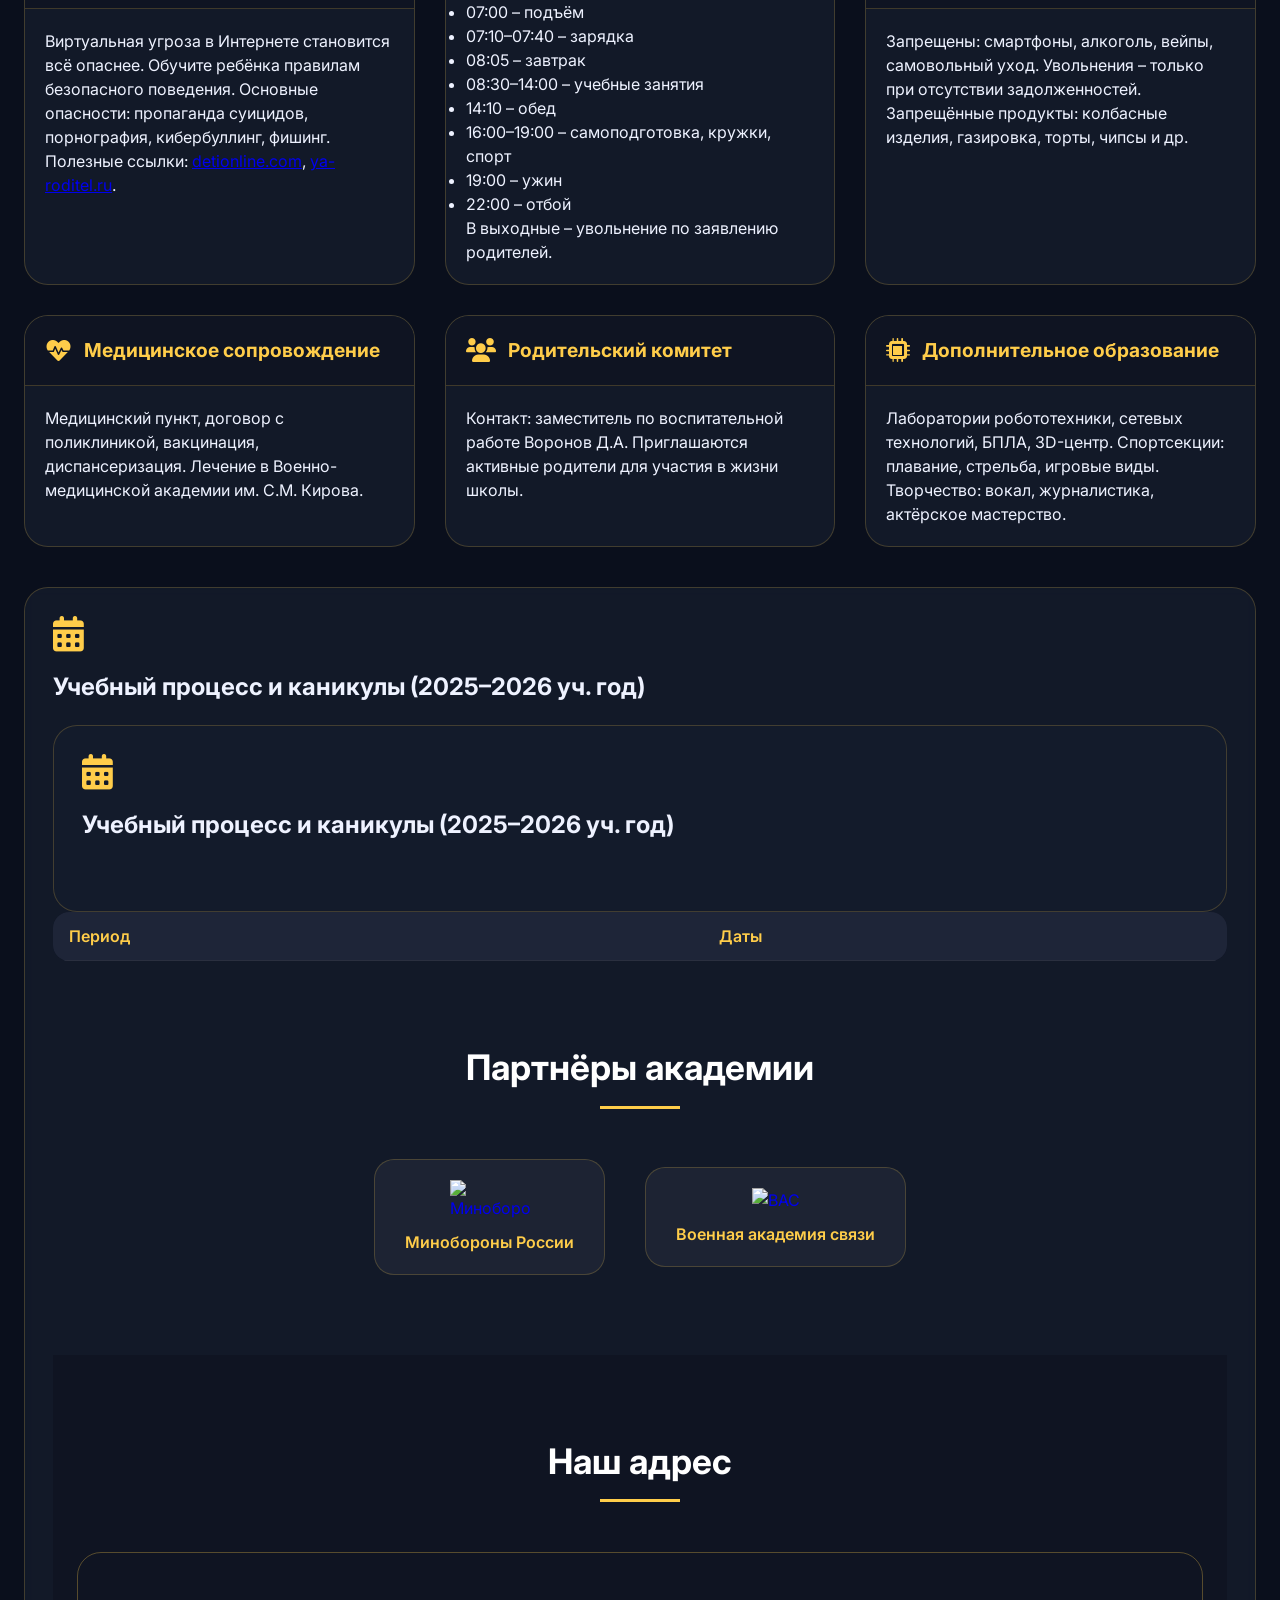
==== commit dbfa93c2: "Update index.html" ====
--- a/index.html
+++ b/index.html
@@ -110,7 +110,7 @@
         </div>
     </section>
 
-    <!-- Сведения об образовательной организации -->
+    <!-- Сведения об образовательной организации (все подразделы) -->
     <section id="basic-info" class="section bg-light fade-up"><div class="container"><h2 class="section-title">Основные сведения</h2><div class="card"><i class="fas fa-building"></i><h3>Полное наименование</h3><p>Кадетский корпус (школа IT-технологий) Федерального государственного казенного военного образовательного учреждения высшего образования «Военная орденов Жукова и Ленина Краснознаменная академия связи имени Маршала Советского Союза С.М. Буденного» Министерства обороны Российской Федерации</p><p><strong>Сокращённое наименование:</strong> Школа IT-технологий</p><p><strong>Учредитель:</strong> Российская Федерация, Министерство обороны РФ</p><p><strong>Адрес:</strong> 194064, г. Санкт-Петербург, Тихорецкий пр., д. 3</p><p><strong>Режим работы:</strong> круглосуточно</p><p><strong>Телефон:</strong> 8 (812) 247-98-66</p><p><strong>E-mail:</strong> sch-vasit@mil.ru</p><p><strong>Сайт:</strong> itschool.mil.ru</p></div></div></section>
     <section id="history" class="section fade-up"><div class="container"><h2 class="section-title">История</h2><div class="card"><i class="fas fa-history"></i><p>Кадетский корпус (школа IT-технологий) создан в соответствии с решением Министра обороны РФ от 31 октября 2014 года. Открыт 1 сентября 2015 года на базе Военной академии связи им. Маршала Советского Союза С.М. Буденного.</p></div></div></section>
     <section id="structure" class="section bg-light fade-up"><div class="container"><h2 class="section-title">Структура и органы управления</h2><div class="card"><i class="fas fa-sitemap"></i><p>Управление осуществляет начальник Кадетского корпуса. В составе: учебный отдел, воспитательный отдел, педагогический совет, родительский комитет. Структурные подразделения: кафедры академии, лаборатории, медицинский пункт.</p></div></div></section>
@@ -160,7 +160,7 @@
                 <tr><td>Математика (профиль)</td><td>39</td><td>100%</td><td>27</td><td>100</td><td>84,7</td></tr>
                 <tr><td>Физика</td><td>39</td><td>100%</td><td>36</td><td>100</td><td>82,5</td></tr>
                 <tr><td>Информатика</td><td>10</td><td>25,6%</td><td>40</td><td>100</td><td>85,0</td></tr>
-                </tbody></table><div class="table-summary">✔ Выпускников: 39, аттестат с отличием I степени – 20,5%, II степени – 18,0%. 240+ баллов – 89,7%.</div></div>
+                </tbody><tr><div class="table-summary">✔ Выпускников: 39, аттестат с отличием I степени – 20,5%, II степени – 18,0%. 240+ баллов – 89,7%.</div></div>
             </div>
         </div>
     </section>
@@ -229,19 +229,19 @@
                     <table>
                         <thead><tr><th>Период</th><th>Даты</th></tr></thead>
                         <tbody>
-                            <tr><td>I полугодие</td><td>01.09 – 28.10</td></tr>
-                            <tr><td>Осенние каникулы</td><td>29.10 – 06.11</td></tr>
-                            <tr><td>II полугодие</td><td>10.01 – 27.03</td></tr>
-                            <tr><td>Весенние каникулы</td><td>28.03 – 03.04</td></tr>
-                            <tr><td>Зимняя зачётная неделя</td><td>18.12 – 23.12</td></tr>
-                            <tr><td>Летняя учебная практика</td><td>31.05 – 15.06</td></tr>
-                        </tbody>
-                    </table>
-                </div>
-                <p><strong>Важно:</strong> билеты на каникулы приобретать только после согласования с администрацией школы.</p>
-            </div>
-        </div>
-    </section>
+                            <tr>
+        
+    <div class="card no-tilt">
+                <i class="fas fa-calendar-alt"></i>
+                <h3>Учебный процесс и каникулы (2025–2026 уч. год)</h3>
+                <div class="table-wrapper">
+                    <table>
+                        <thead><tr><th>Период</th><th>Даты</th></tr></thead>
+                        <tbody>
+                            <tr>
+        
+    </div>
+</section>
 
     <!-- Партнёры академии -->
     <section class="section fade-up">
@@ -260,20 +260,23 @@
         </div>
     </section>
 
-    <!-- КАРТА (изображение map.png из той же папки) -->
-    <!-- КАРТА (OpenStreetMap) -->
-<!-- КАРТА (изображение map.png) -->
-<section class="section bg-light fade-up">
-    <div class="container">
-        <h2 class="section-title">Наш адрес</h2>
-        <div style="text-align: center;">
-            <img src="map.png" 
-                 alt="Карта с меткой Кадетского корпуса"
-                 style="width: 100%; max-width: 800px; border-radius: 24px; border: 1px solid rgba(255,205,74,0.3);">
-        </div>
-        <p style="text-align: center; margin-top: 20px;">г. Санкт-Петербург, Тихорецкий пр., д. 3</p>
-    </div>
-</section>
+    <!-- КАРТА Google Maps (красиво, без ключей) -->
+    <section class="section bg-light fade-up">
+        <div class="container">
+            <h2 class="section-title">Наш адрес</h2>
+            <div style="text-align: center;">
+                <iframe 
+                    src="https://www.google.com/maps/embed?pb=!1m18!1m12!1m3!1d1998.45423456789!2d30.374894!3d60.014419!2m3!1f0!2f0!3f0!3m2!1i1024!2i768!4f13.1!3m3!1m2!1s0x4696341e2f0c2e7d%3A0x0!2zNjDCsDAwJzUxLjkiTiAzMMKwMjInMzguOSJF!5e0!3m2!1sru!2sru!4v1744812345678!5m2!1sru!2sru" 
+                    width="100%" 
+                    height="400" 
+                    style="border: 1px solid rgba(255,205,74,0.3); border-radius: 24px;" 
+                    allowfullscreen="" 
+                    loading="lazy">
+                </iframe>
+            </div>
+            <p style="text-align: center; margin-top: 20px;">г. Санкт-Петербург, Тихорецкий пр., д. 3</p>
+        </div>
+    </section>
 
     <!-- Контакты -->
     <section id="contacts" class="contact-form fade-up">
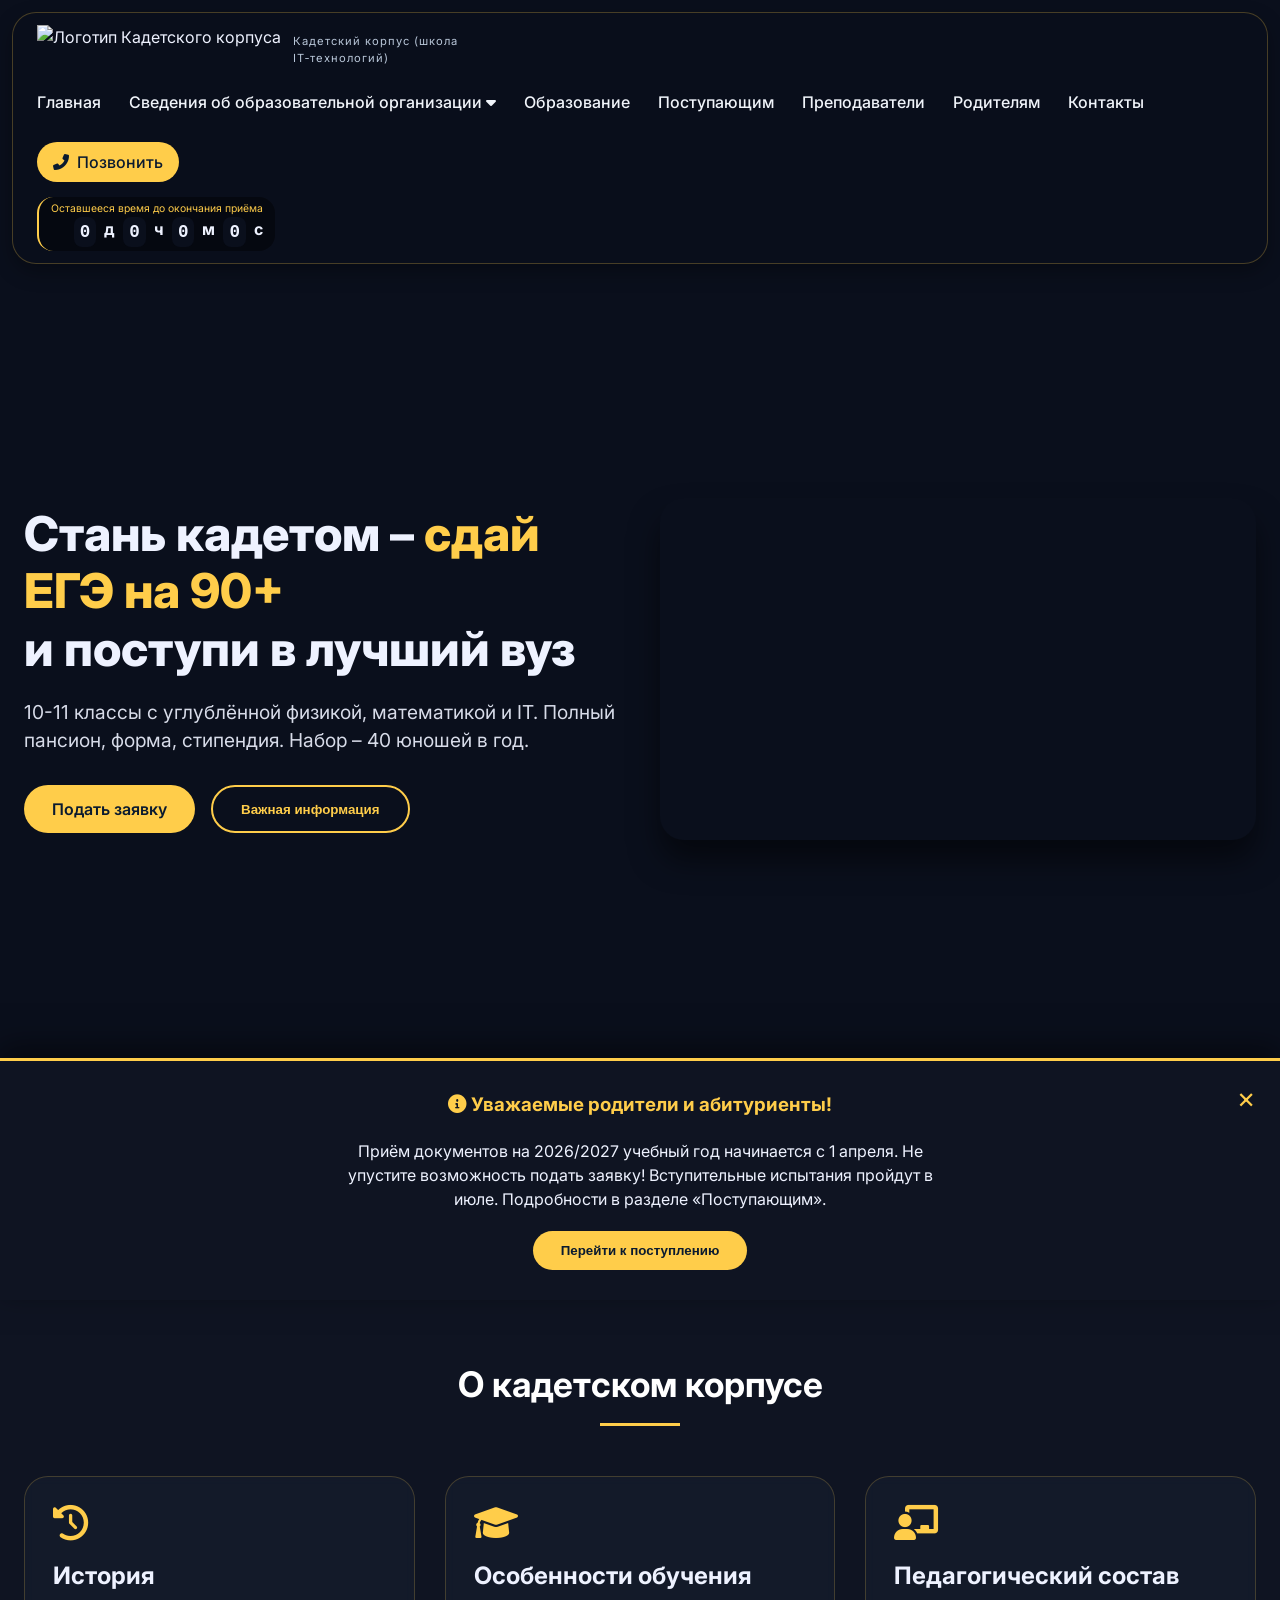
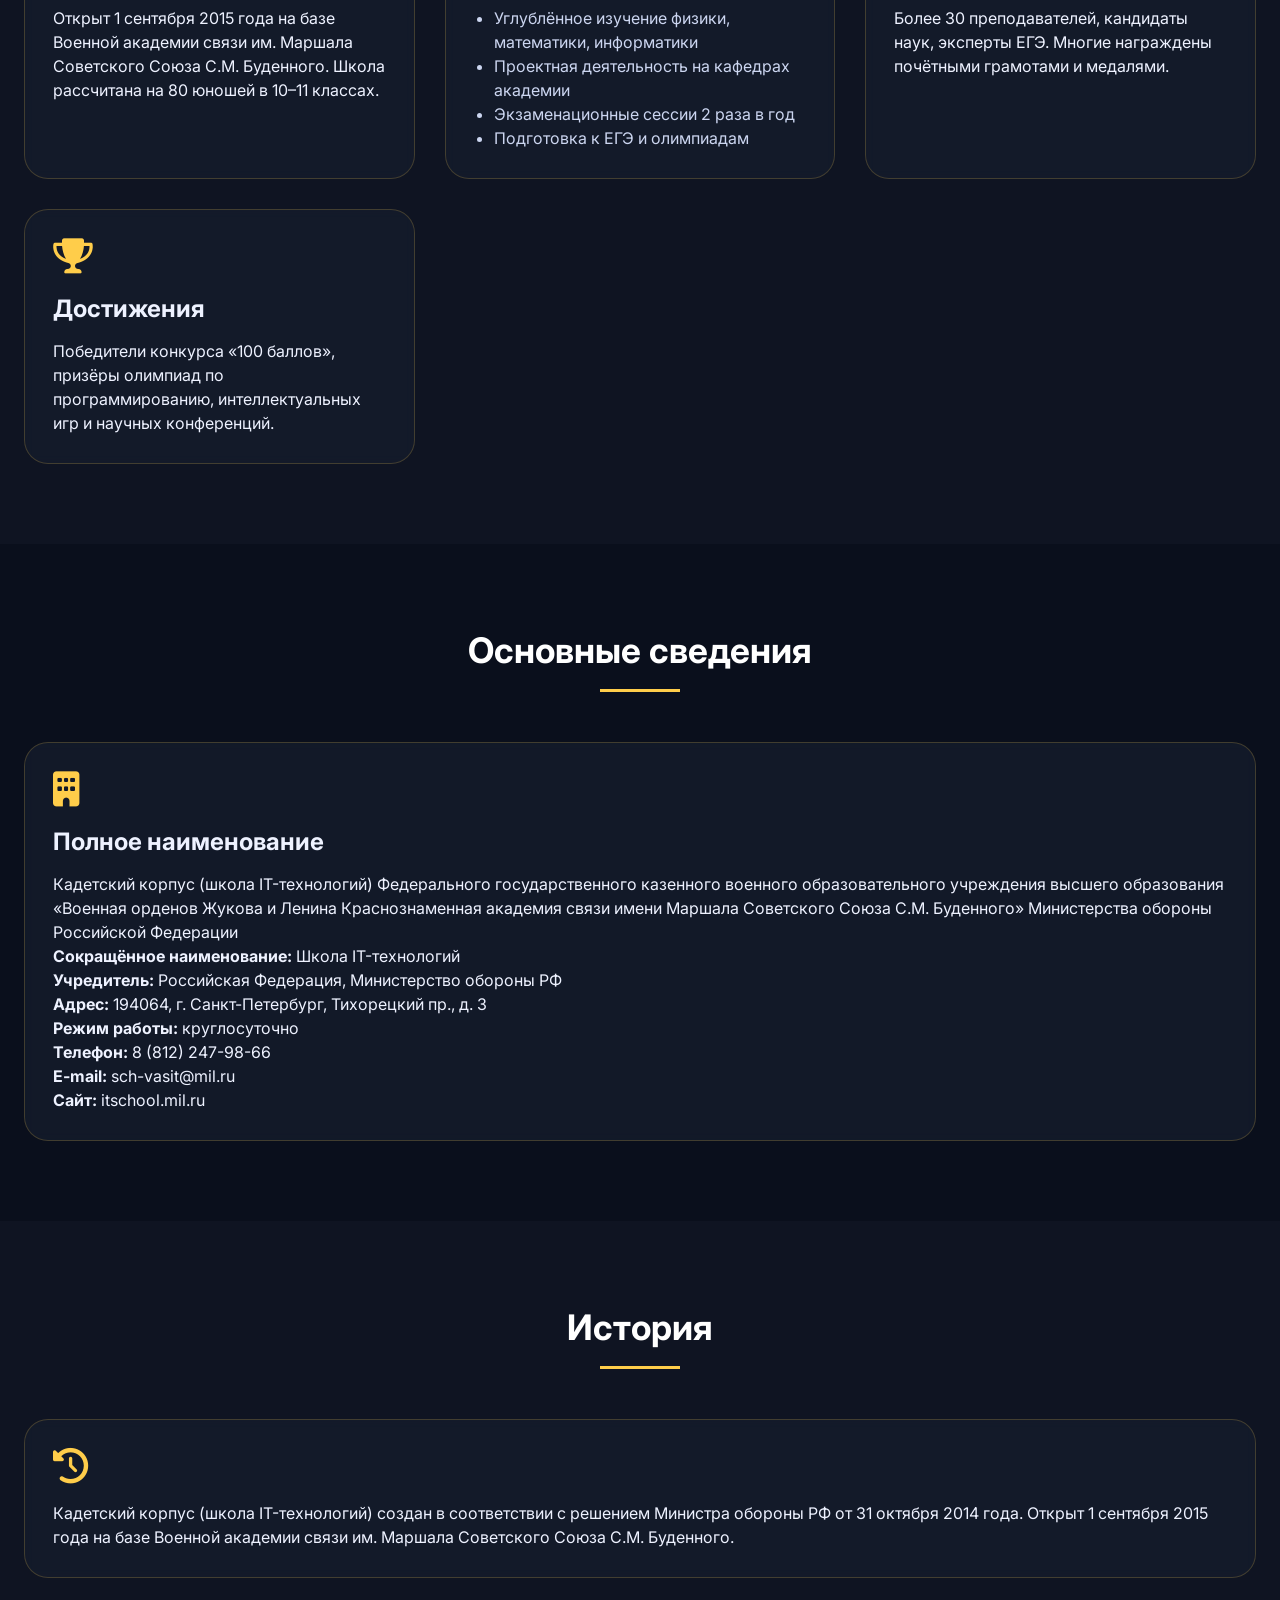
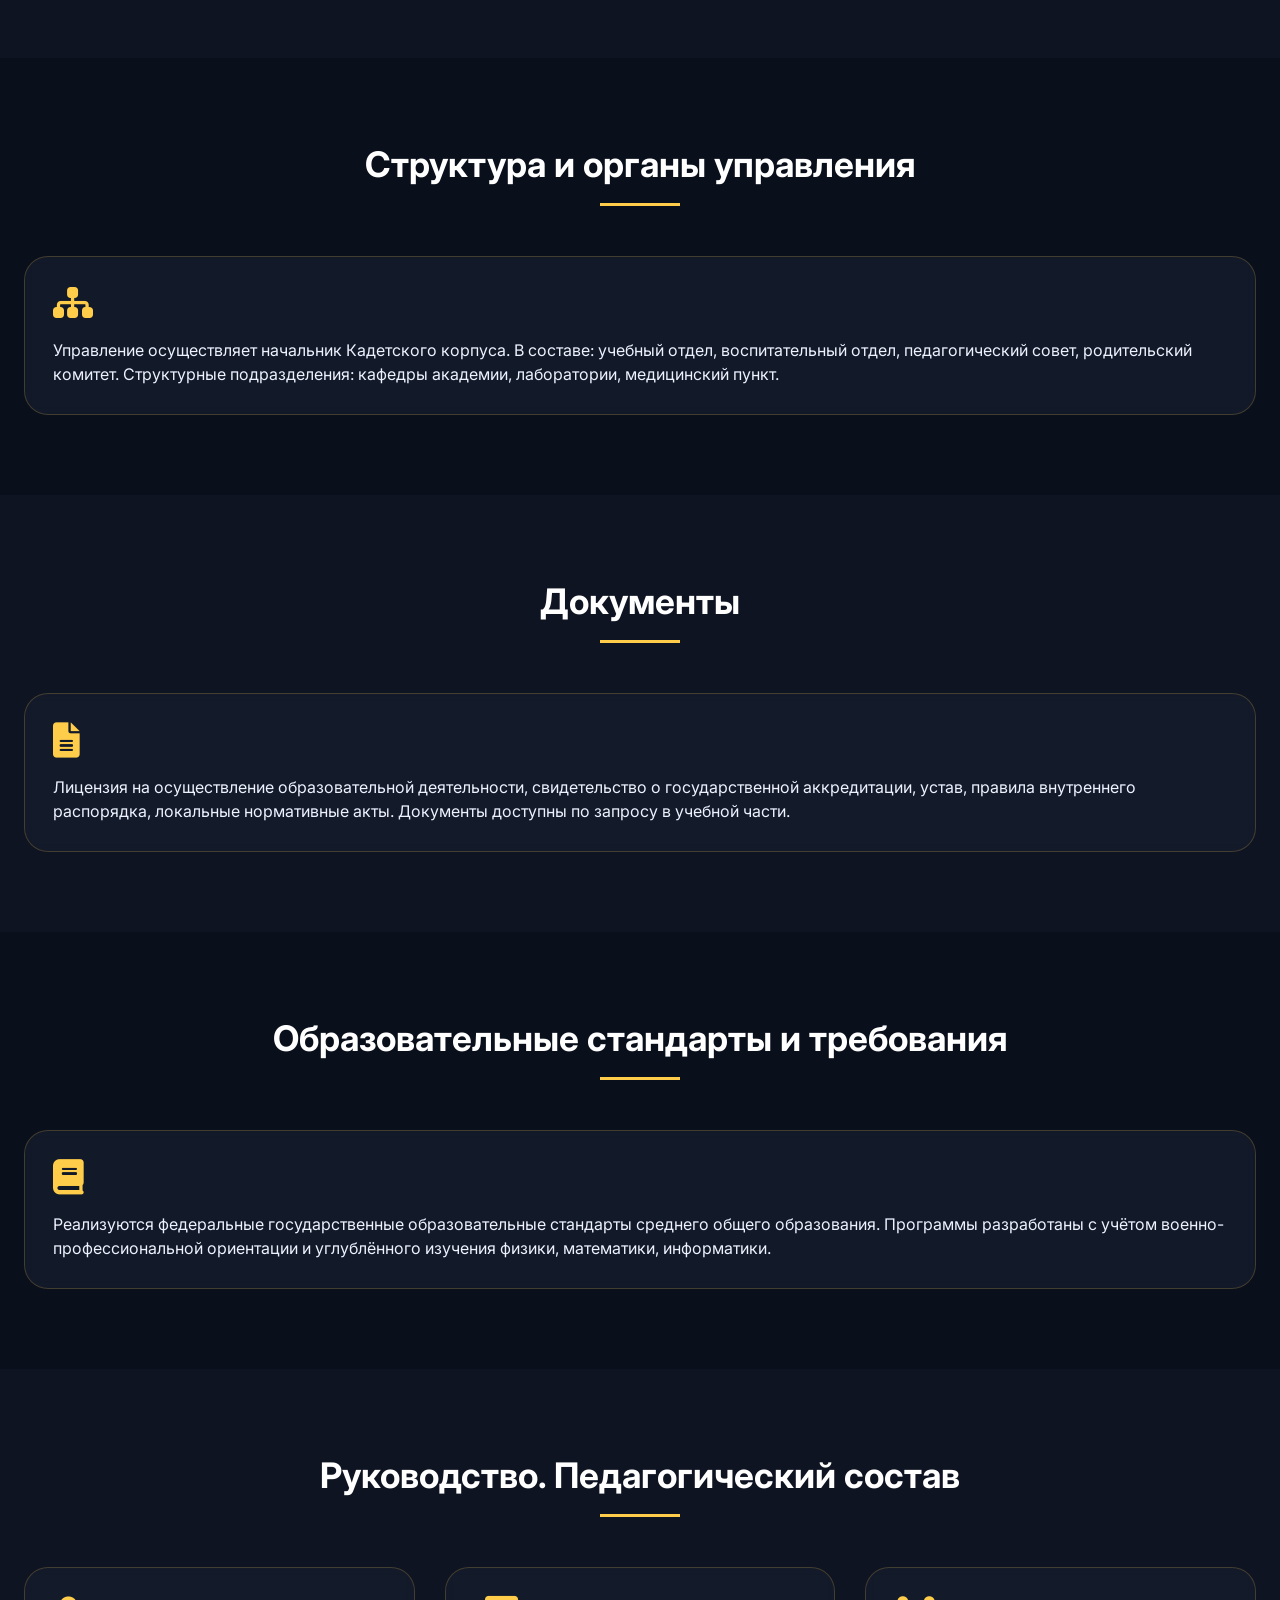
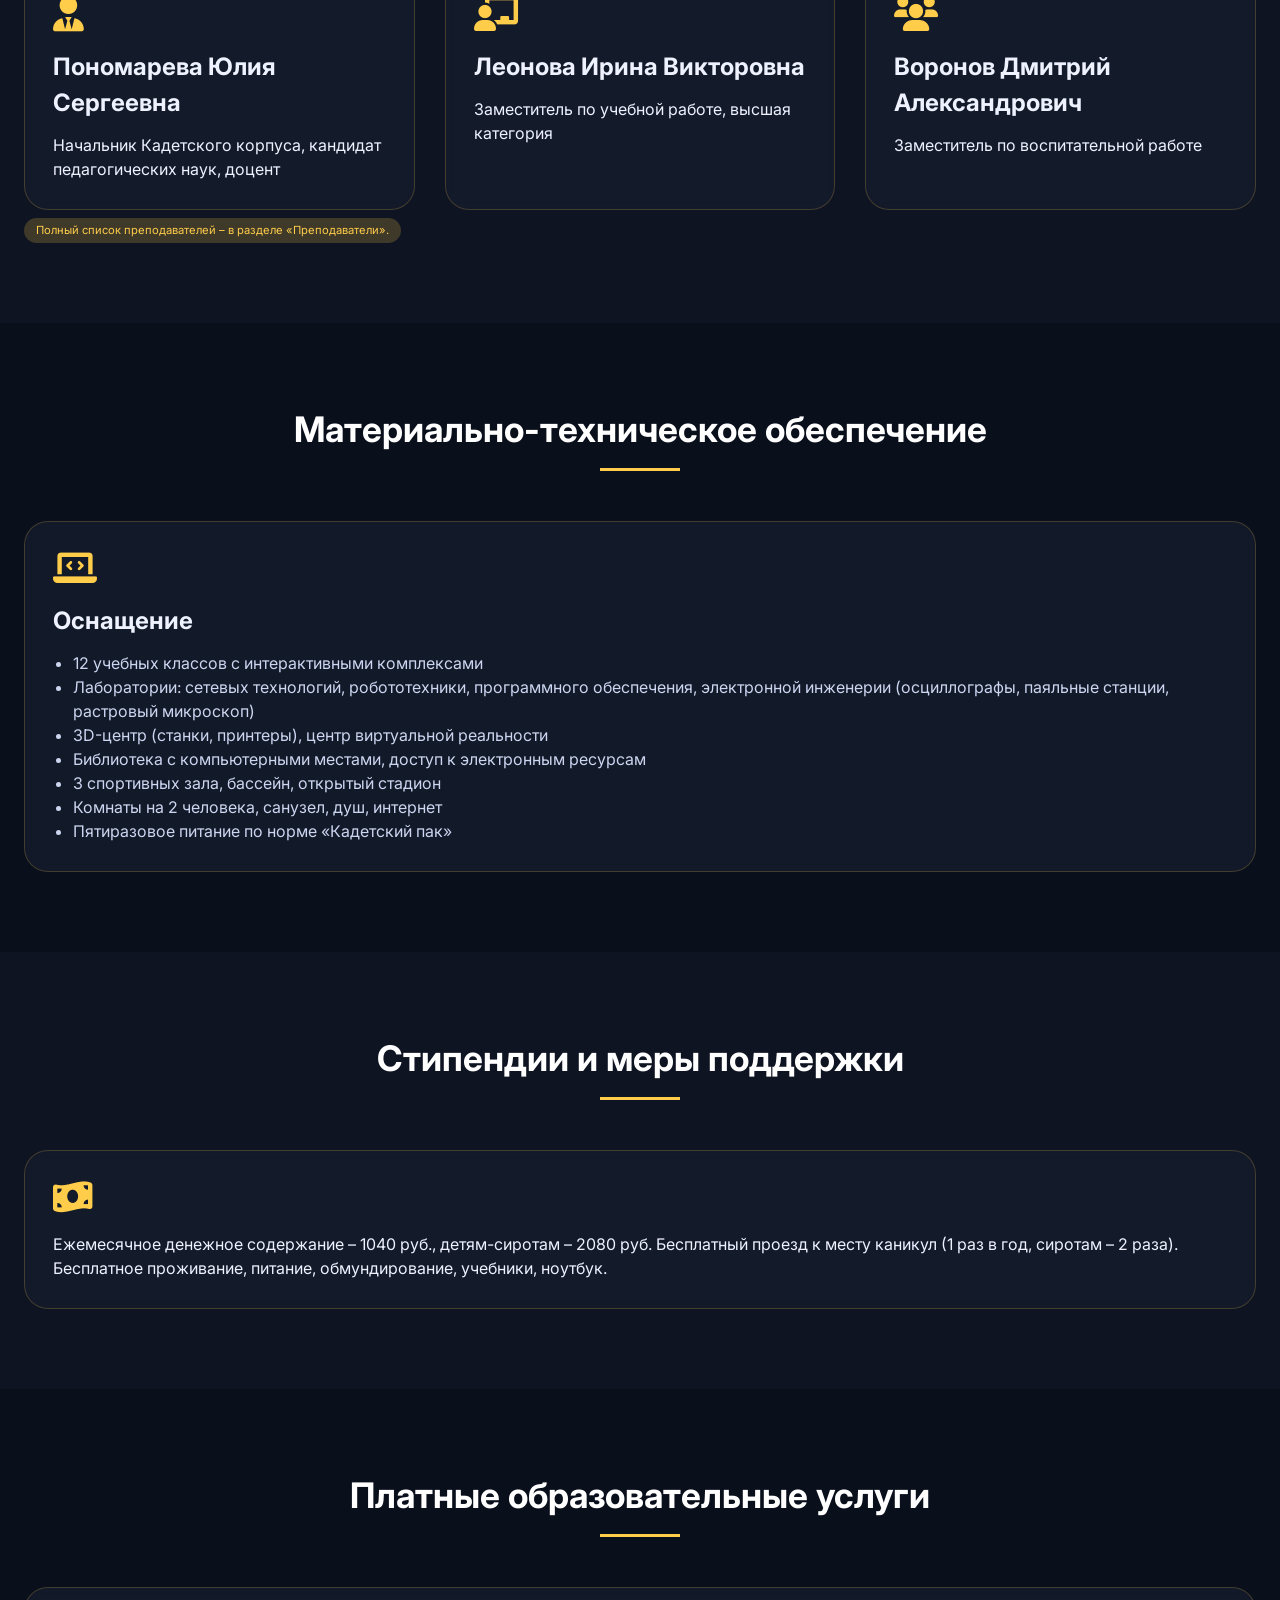
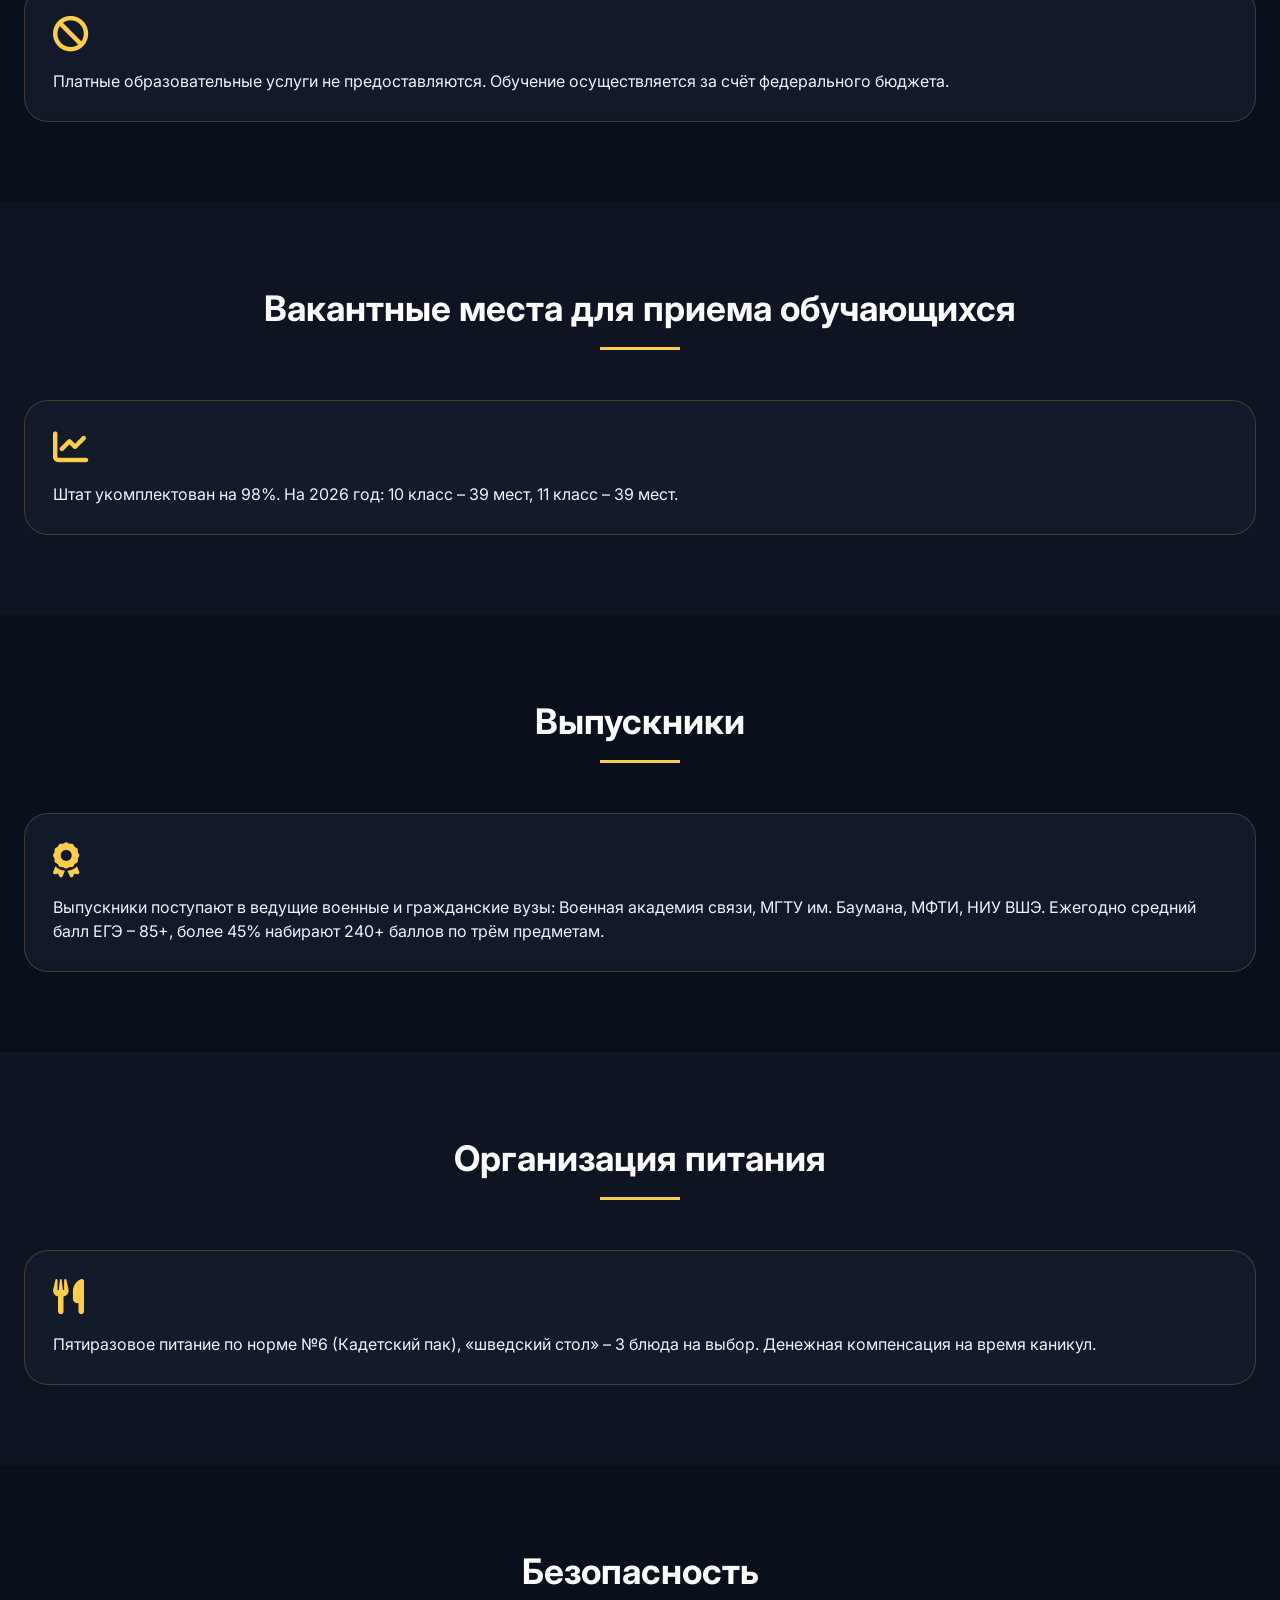
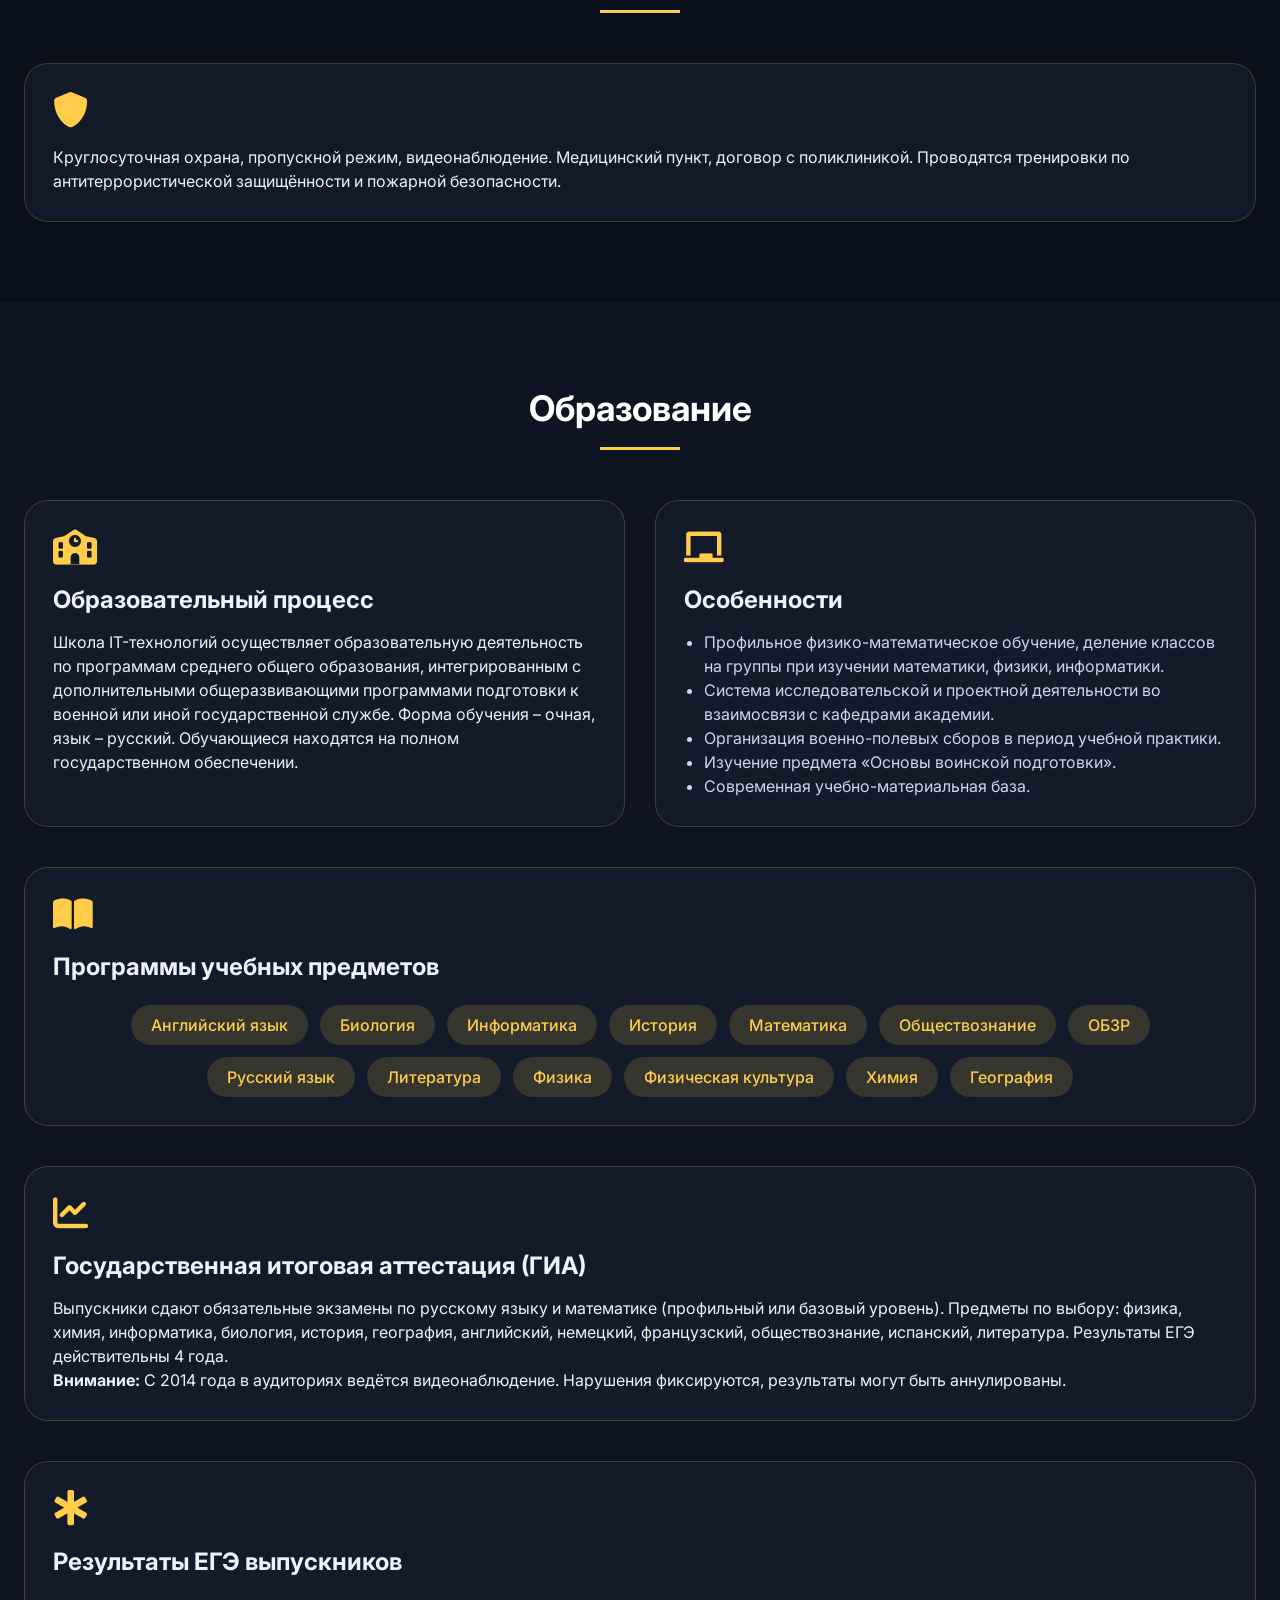
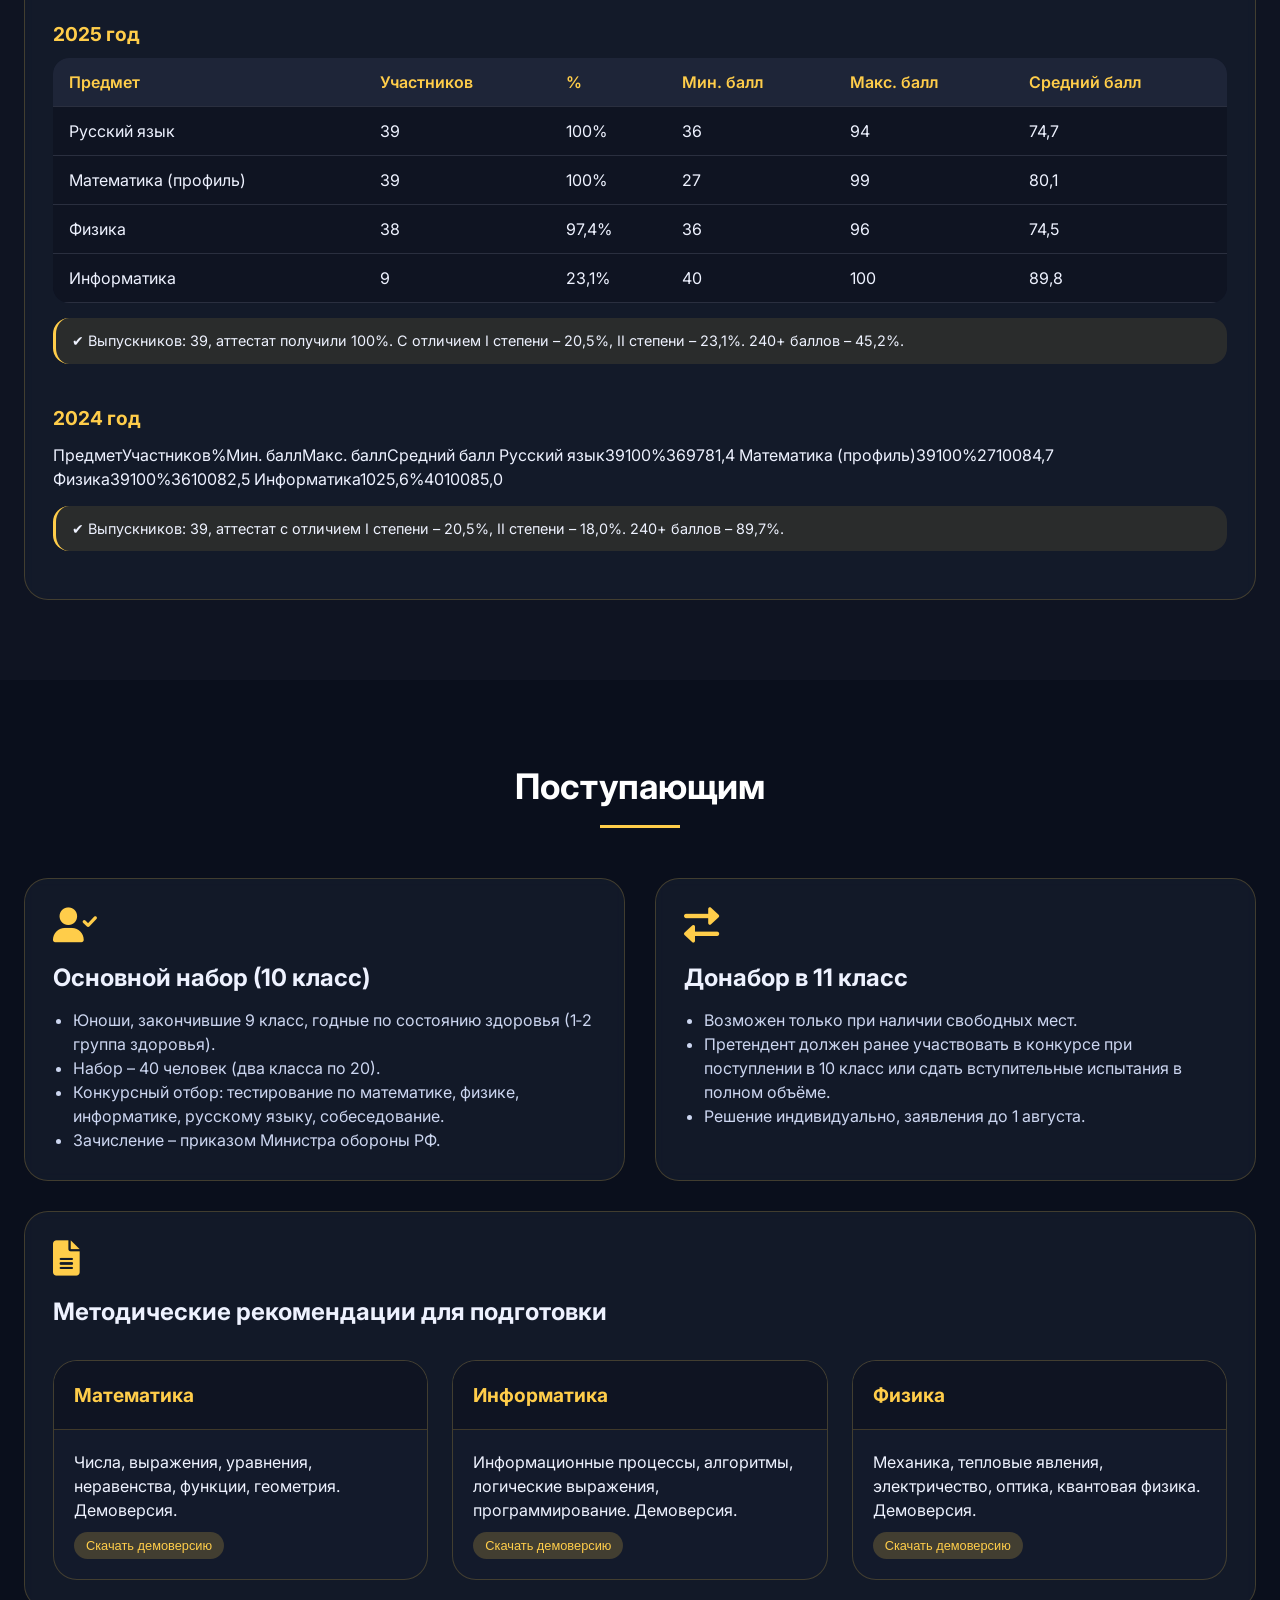
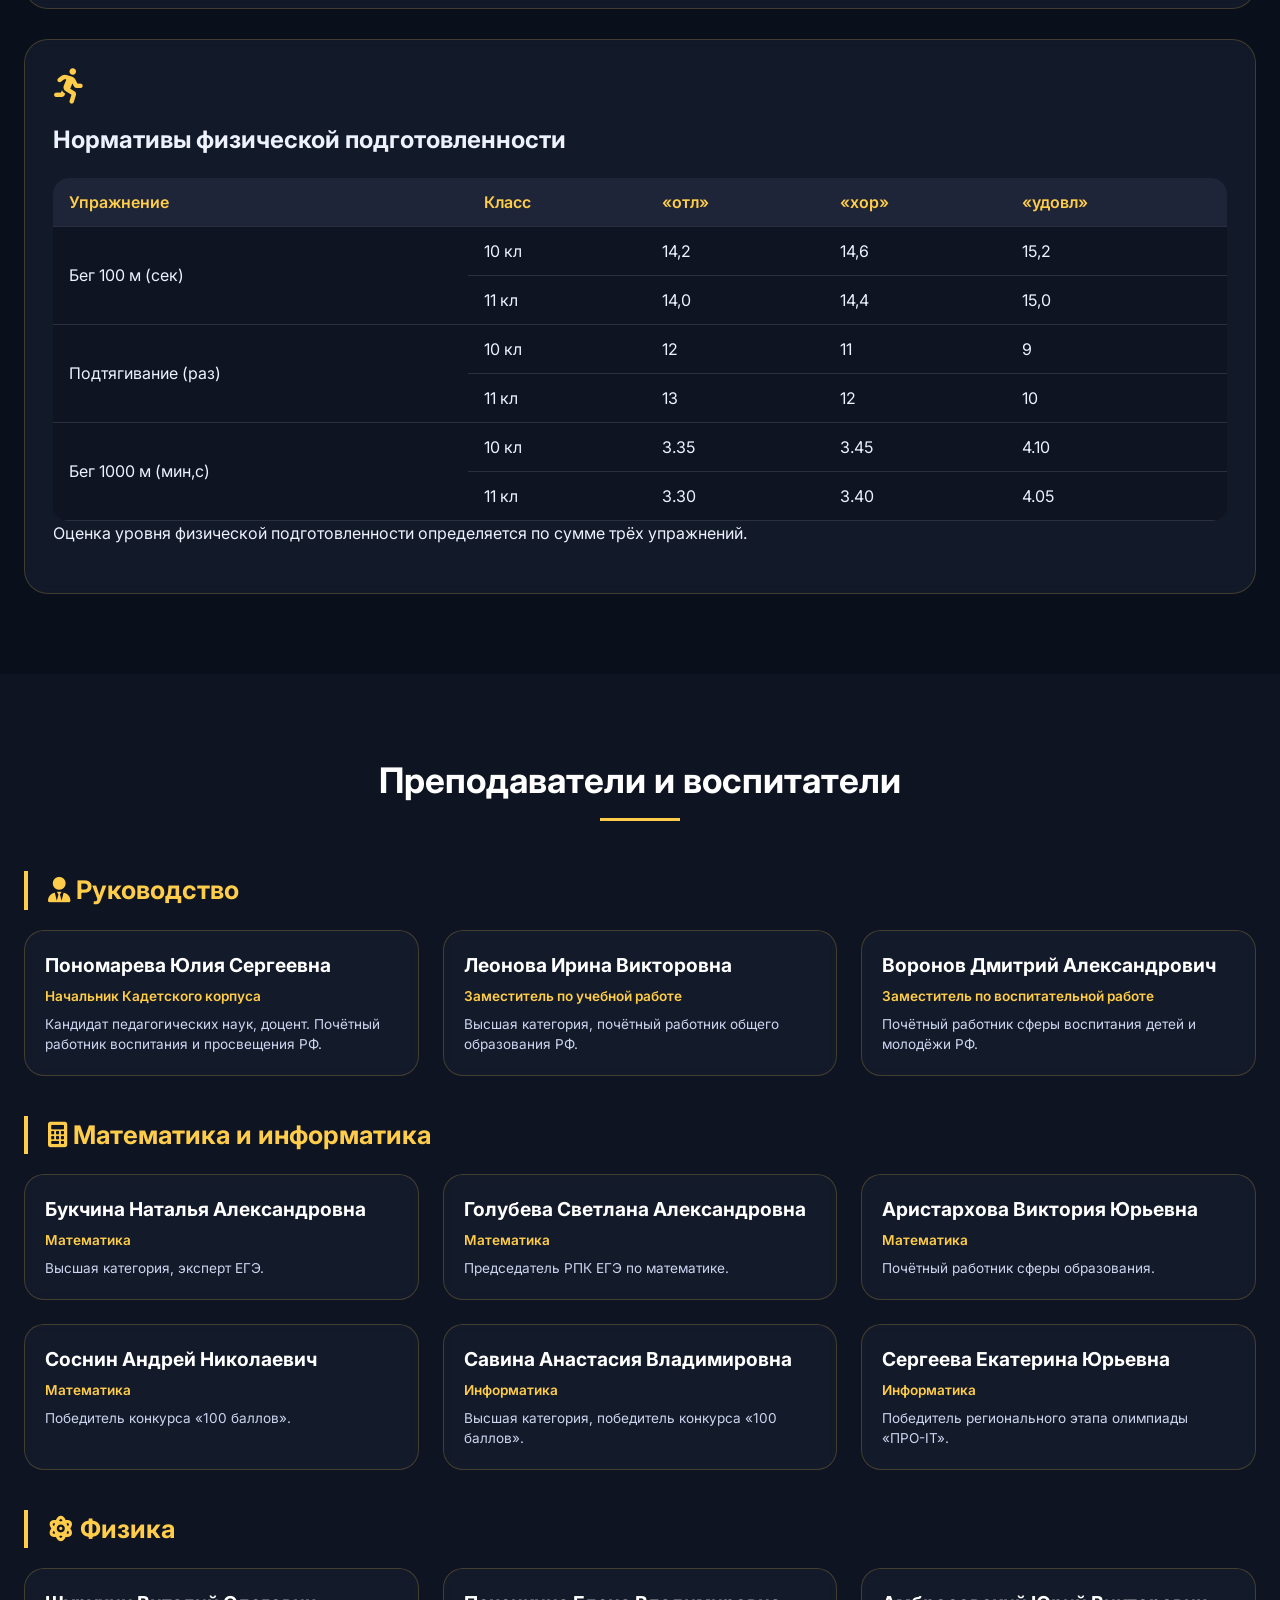
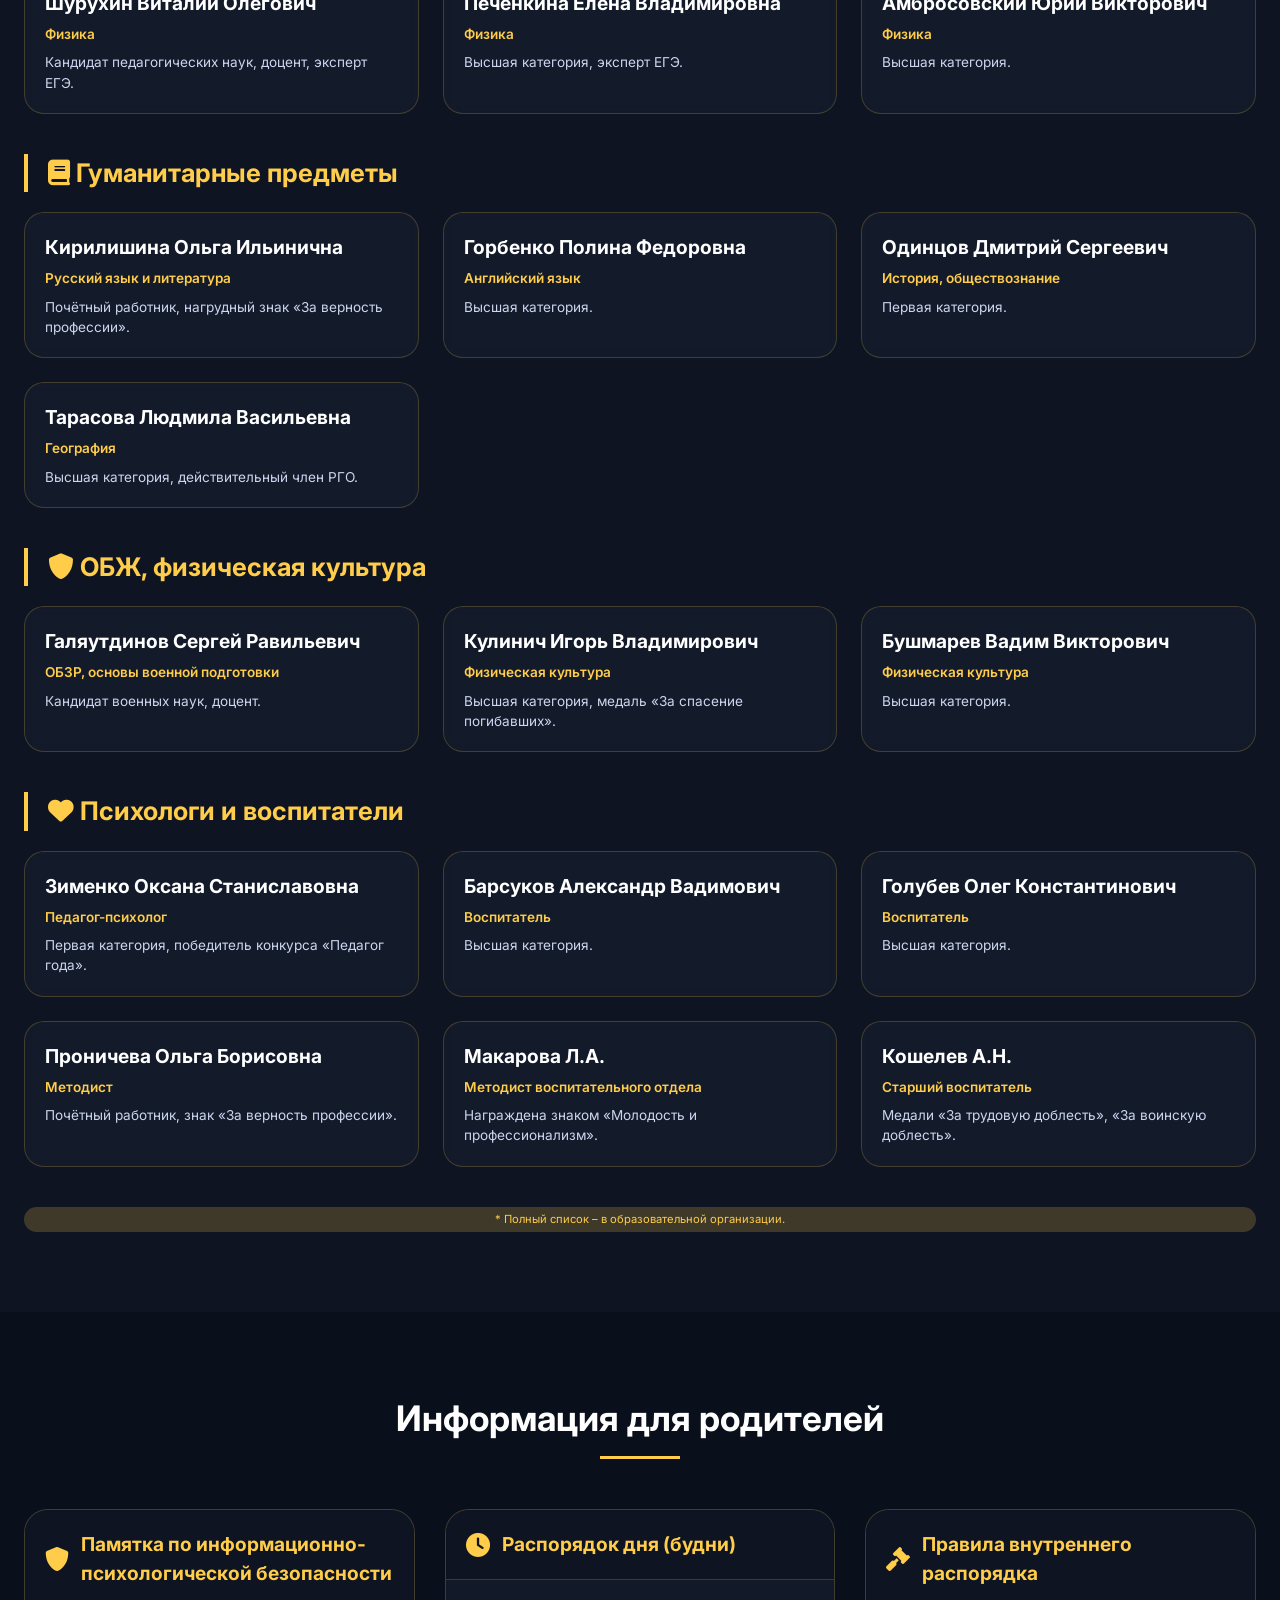
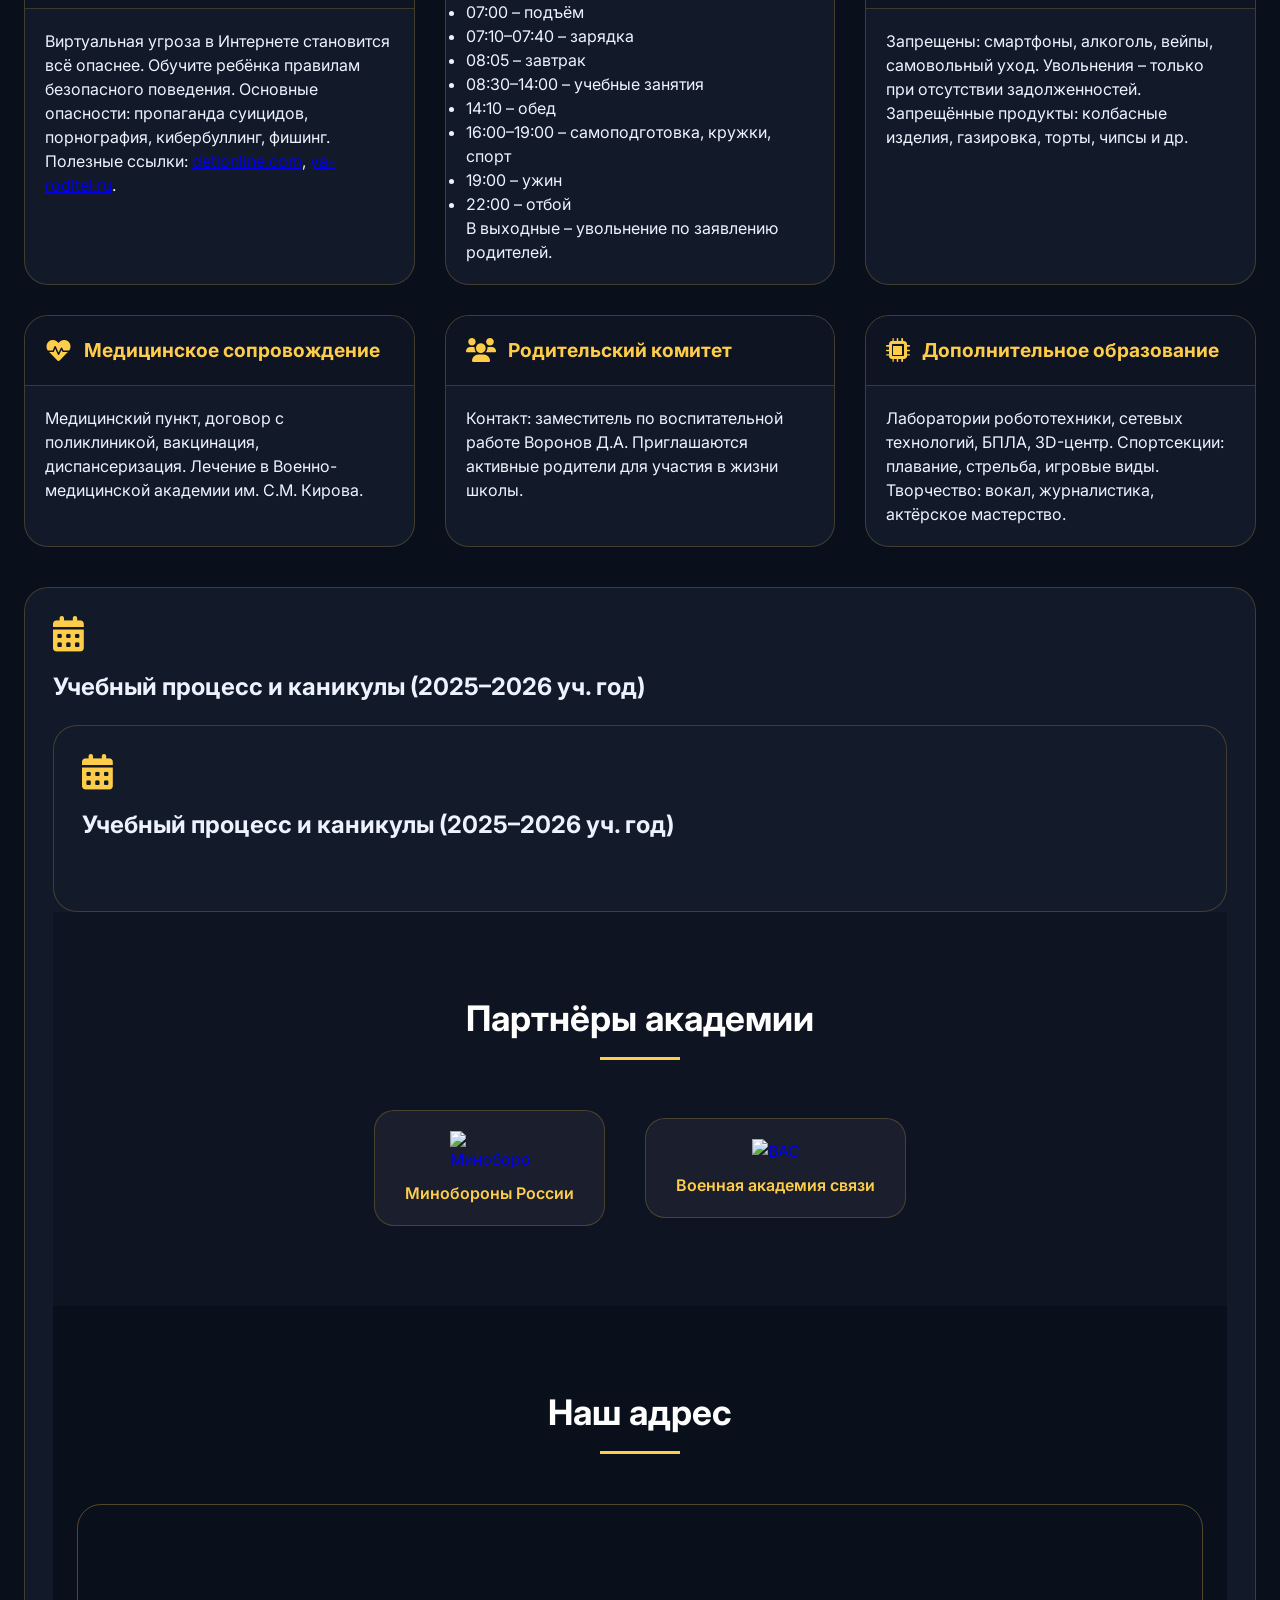
==== commit d88a2a16: "Update index.html" ====
--- a/index.html
+++ b/index.html
@@ -160,7 +160,7 @@
                 <tr><td>Математика (профиль)</td><td>39</td><td>100%</td><td>27</td><td>100</td><td>84,7</td></tr>
                 <tr><td>Физика</td><td>39</td><td>100%</td><td>36</td><td>100</td><td>82,5</td></tr>
                 <tr><td>Информатика</td><td>10</td><td>25,6%</td><td>40</td><td>100</td><td>85,0</td></tr>
-                </tbody><tr><div class="table-summary">✔ Выпускников: 39, аттестат с отличием I степени – 20,5%, II степени – 18,0%. 240+ баллов – 89,7%.</div></div>
+                </tbody></table><div class="table-summary">✔ Выпускников: 39, аттестат с отличием I степени – 20,5%, II степени – 18,0%. 240+ баллов – 89,7%.</div></div>
             </div>
         </div>
     </section>
@@ -235,7 +235,7 @@
                 <i class="fas fa-calendar-alt"></i>
                 <h3>Учебный процесс и каникулы (2025–2026 уч. год)</h3>
                 <div class="table-wrapper">
-                    <table>
+                    <tr>
                         <thead><tr><th>Период</th><th>Даты</th></tr></thead>
                         <tbody>
                             <tr>
@@ -260,7 +260,7 @@
         </div>
     </section>
 
-    <!-- КАРТА Google Maps (красиво, без ключей) -->
+    <!-- КАРТА Google Maps -->
     <section class="section bg-light fade-up">
         <div class="container">
             <h2 class="section-title">Наш адрес</h2>
@@ -315,88 +315,6 @@
 
 <div class="back-to-top" id="backToTop"><i class="fas fa-arrow-up"></i></div>
 
-<script>
-    const mobileBtn = document.getElementById('mobileMenu');
-    const nav = document.getElementById('navLinks');
-    mobileBtn?.addEventListener('click', () => nav.classList.toggle('active'));
-
-    document.querySelectorAll('a[href^="#"]').forEach(anchor => {
-        anchor.addEventListener('click', function(e) {
-            const targetId = this.getAttribute('href').substring(1);
-            if(!targetId) return;
-            const target = document.getElementById(targetId);
-            if(target) {
-                e.preventDefault();
-                target.scrollIntoView({ behavior: 'smooth' });
-                if(nav.classList.contains('active')) nav.classList.remove('active');
-            }
-        });
-    });
-
-    const form = document.getElementById('callbackForm');
-    form?.addEventListener('submit', (e) => {
-        e.preventDefault();
-        alert('Спасибо! Ваша заявка принята. Мы свяжемся с вами.');
-        form.reset();
-    });
-
-    document.querySelectorAll('.btn-download').forEach(btn => {
-        btn.addEventListener('click', () => alert('Демонстрационная версия материалов. Полный файл можно запросить в учебной части.'));
-    });
-
-    const backToTop = document.getElementById('backToTop');
-    window.addEventListener('scroll', () => {
-        if (window.scrollY > 300) backToTop.classList.add('show');
-        else backToTop.classList.remove('show');
-    });
-    backToTop.addEventListener('click', () => window.scrollTo({ top: 0, behavior: 'smooth' }));
-
-    const fadeElements = document.querySelectorAll('.fade-up');
-    const observer = new IntersectionObserver((entries) => {
-        entries.forEach(entry => {
-            if (entry.isIntersecting) {
-                entry.target.classList.add('visible');
-            }
-        });
-    }, { threshold: 0.1 });
-    fadeElements.forEach(el => observer.observe(el));
-
-    function updateCountdown() {
-        const targetDate = new Date(2026, 7, 1, 23, 59, 59);
-        const now = new Date();
-        const diff = targetDate - now;
-        let days = 0, hours = 0, minutes = 0, seconds = 0;
-        if (diff > 0) {
-            days = Math.floor(diff / (1000 * 60 * 60 * 24));
-            hours = Math.floor((diff % (86400000)) / (1000 * 60 * 60));
-            minutes = Math.floor((diff % (3600000)) / (1000 * 60));
-            seconds = Math.floor((diff % (60000)) / 1000);
-        }
-        const timerSpan = document.getElementById('headerTimer');
-        if (timerSpan) {
-            timerSpan.innerHTML = `<span>${days}</span>д <span>${hours}</span>ч <span>${minutes}</span>м <span>${seconds}</span>с`;
-        }
-    }
-    updateCountdown();
-    setInterval(updateCountdown, 1000);
-
-    VanillaTilt.init(document.querySelectorAll('.card:not(.no-tilt), .teacher-card, .parent-card, .methodic-card, .partner-logo'), {
-        max: 8,
-        speed: 400,
-        glare: true,
-        "max-glare": 0.2,
-    });
-
-    const curtain = document.getElementById('curtain');
-    const openBtn = document.getElementById('openCurtainBtn');
-    const closeBtn = document.getElementById('closeCurtain');
-    openBtn?.addEventListener('click', () => curtain.classList.add('open'));
-    closeBtn?.addEventListener('click', () => curtain.classList.remove('open'));
-    document.addEventListener('keydown', (e) => {
-        if (e.key === 'Escape' && curtain.classList.contains('open')) {
-            curtain.classList.remove('open');
-        }
-    });
-</script>
+<script src="script.js"></script>
 </body>
 </html>
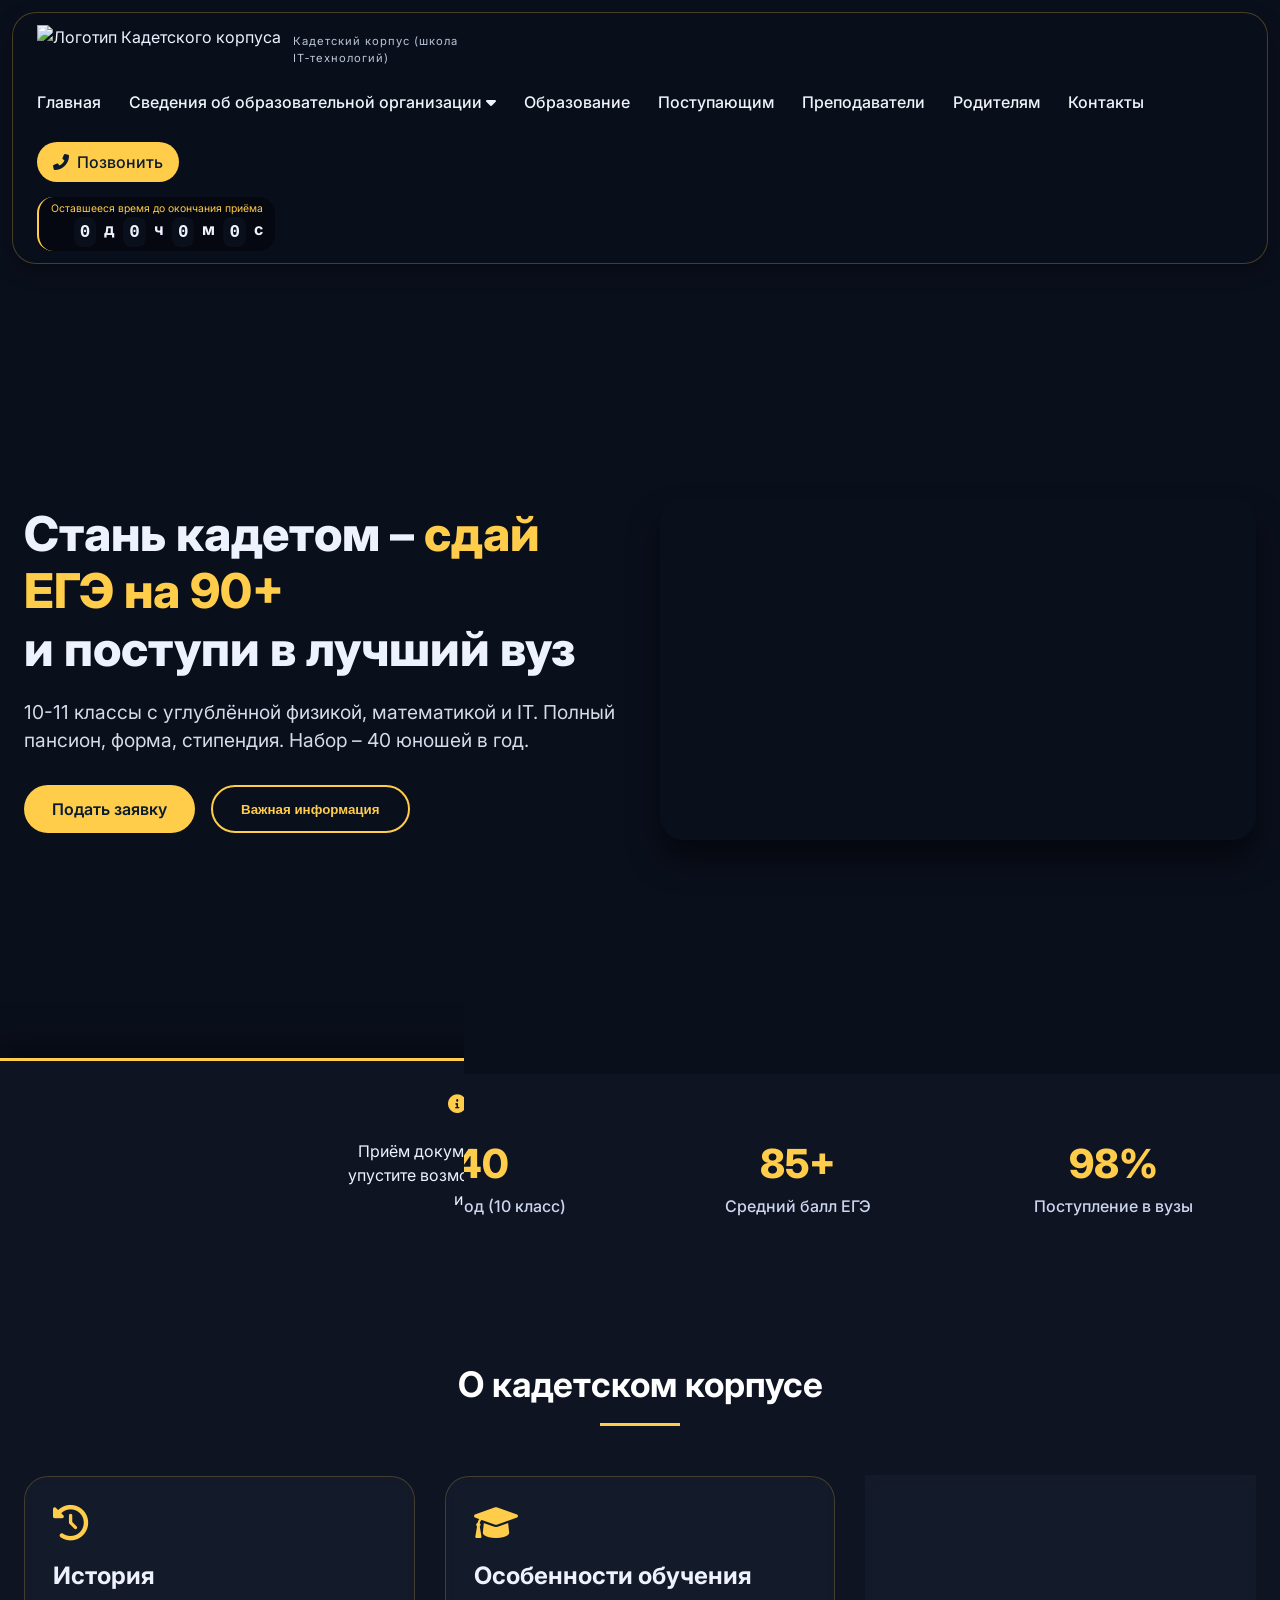
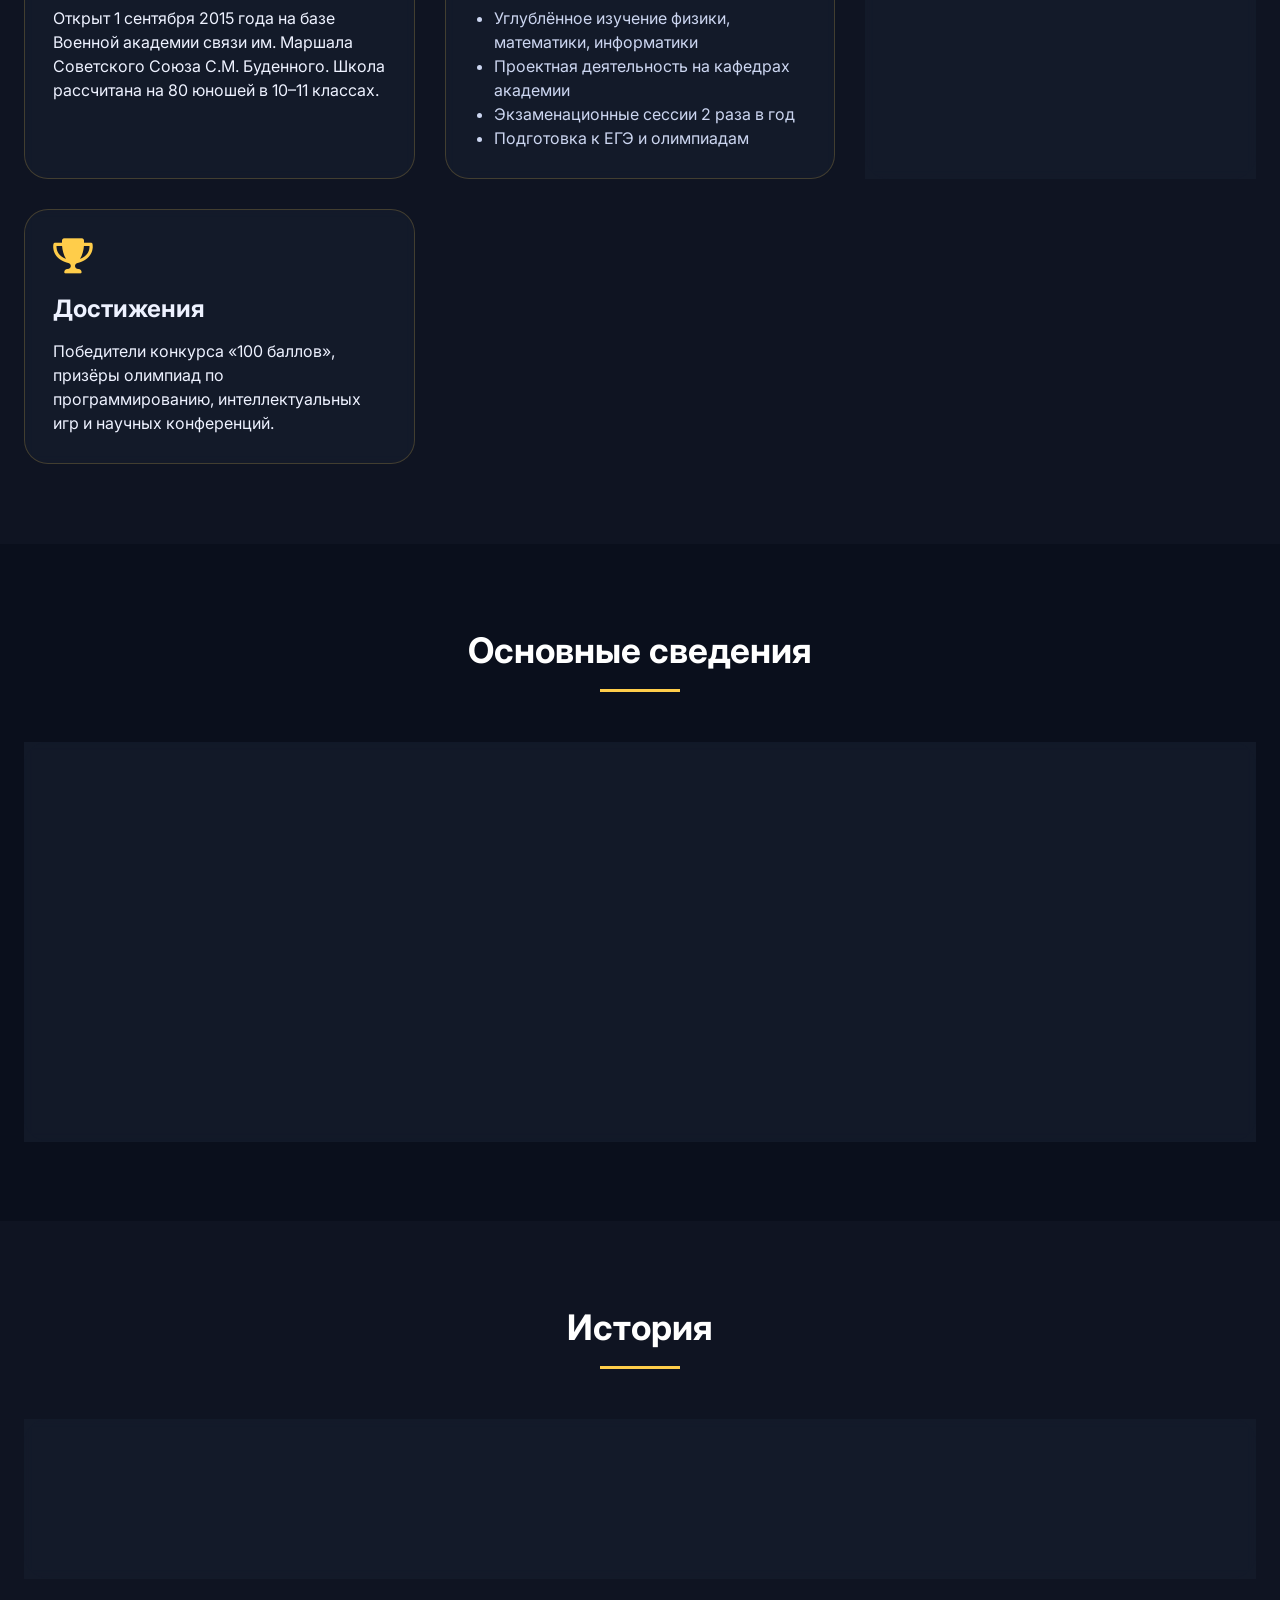
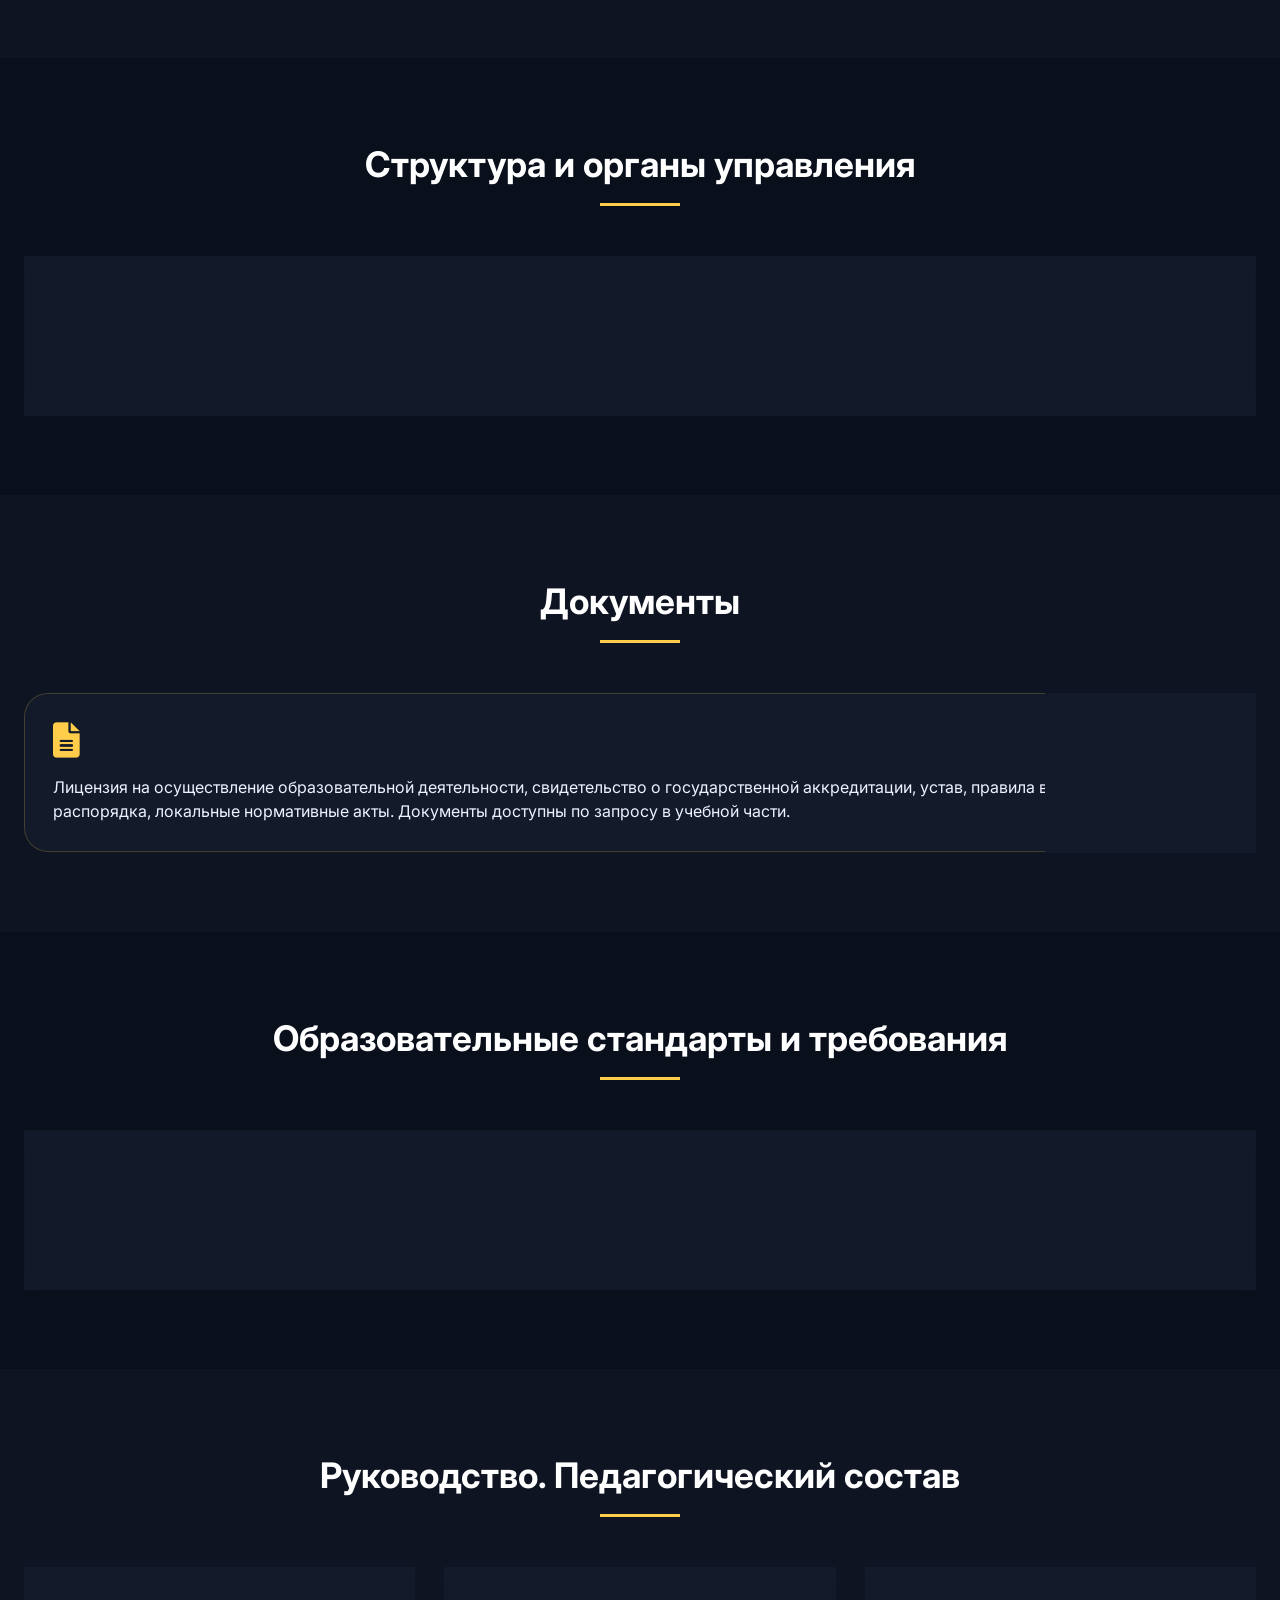
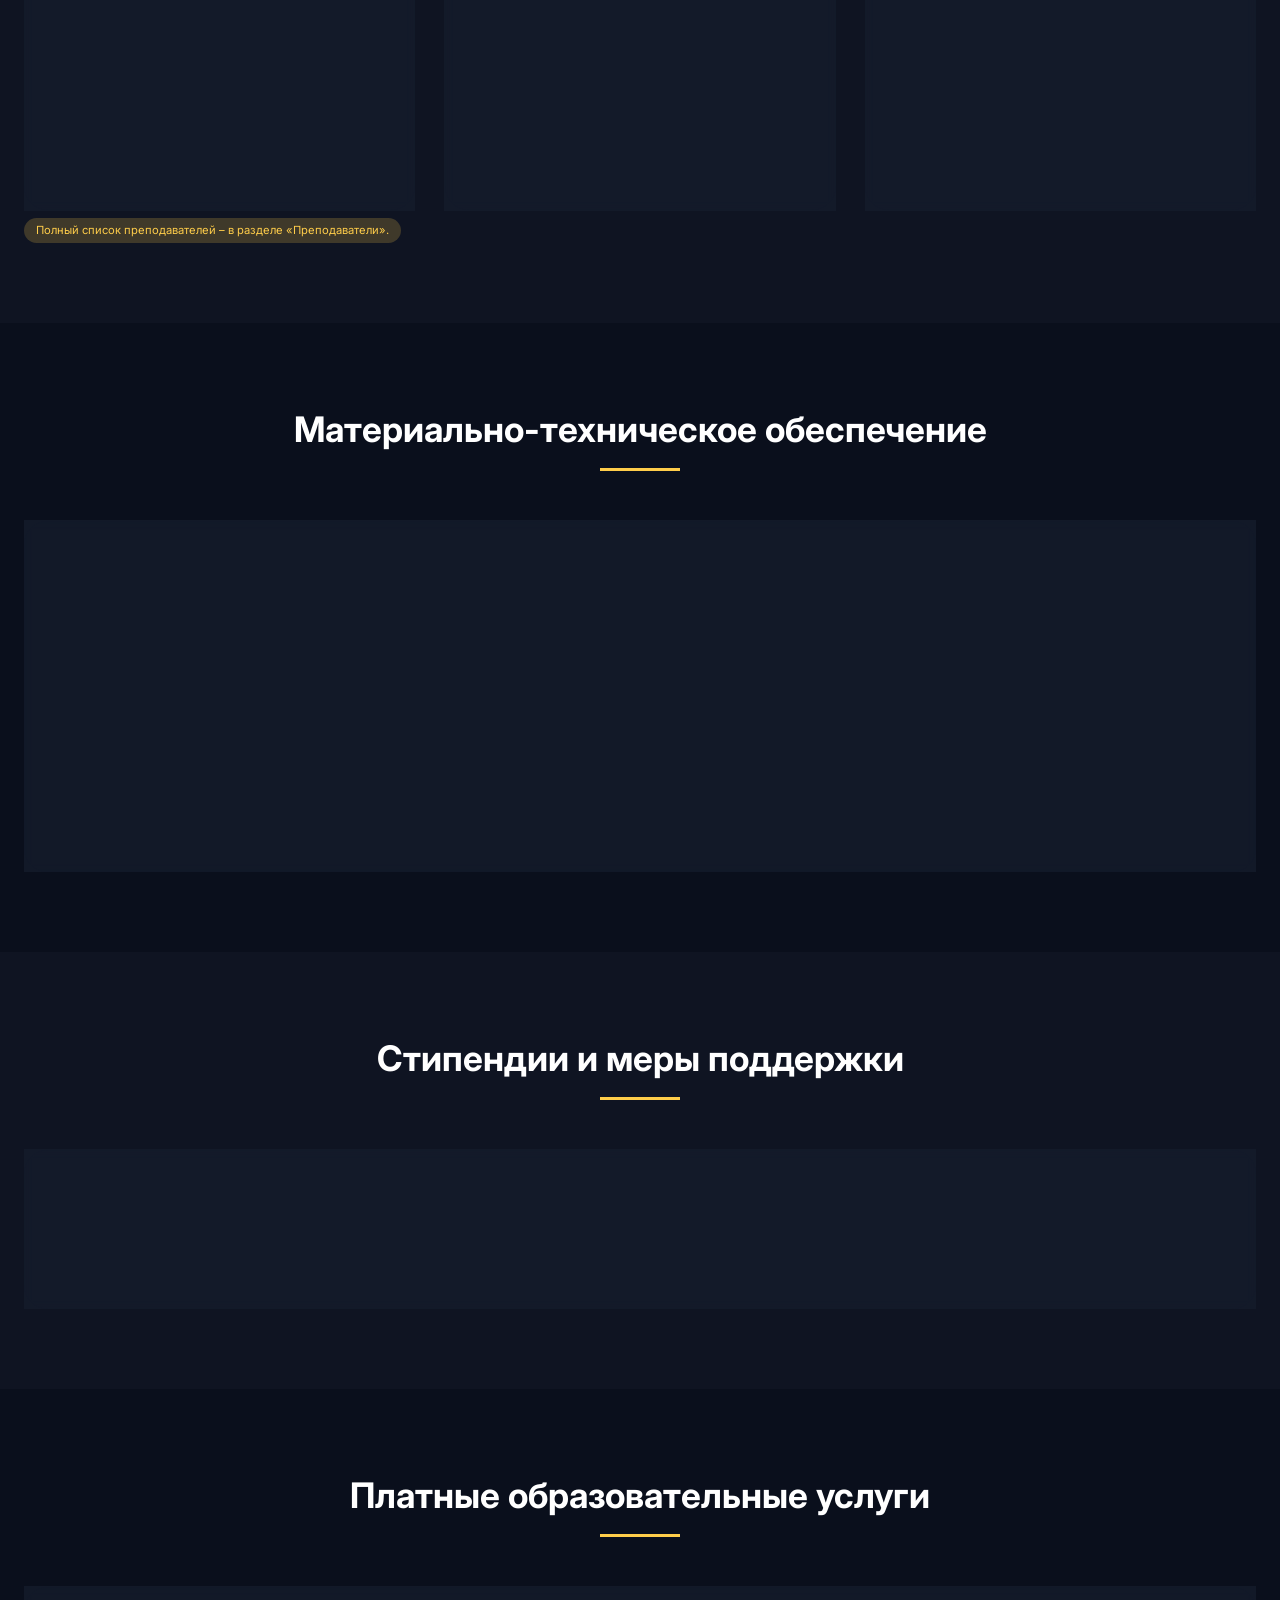
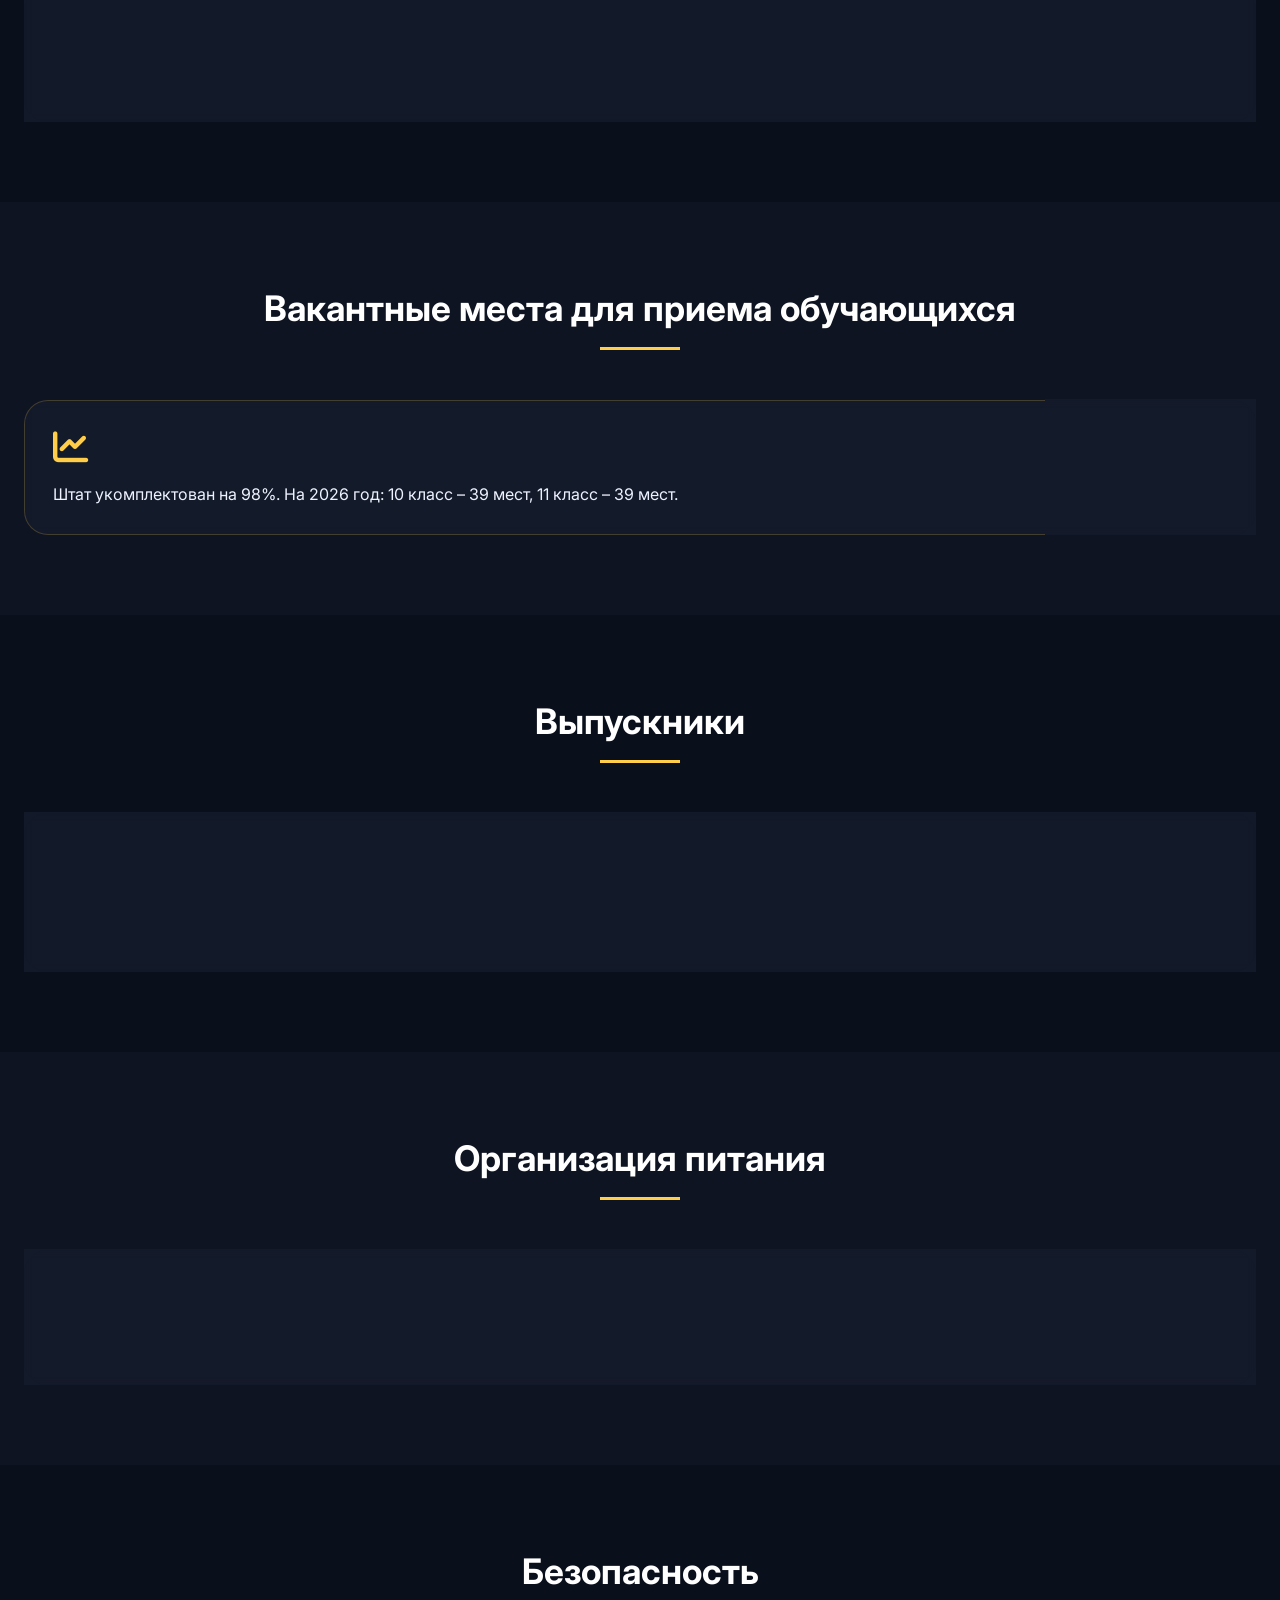
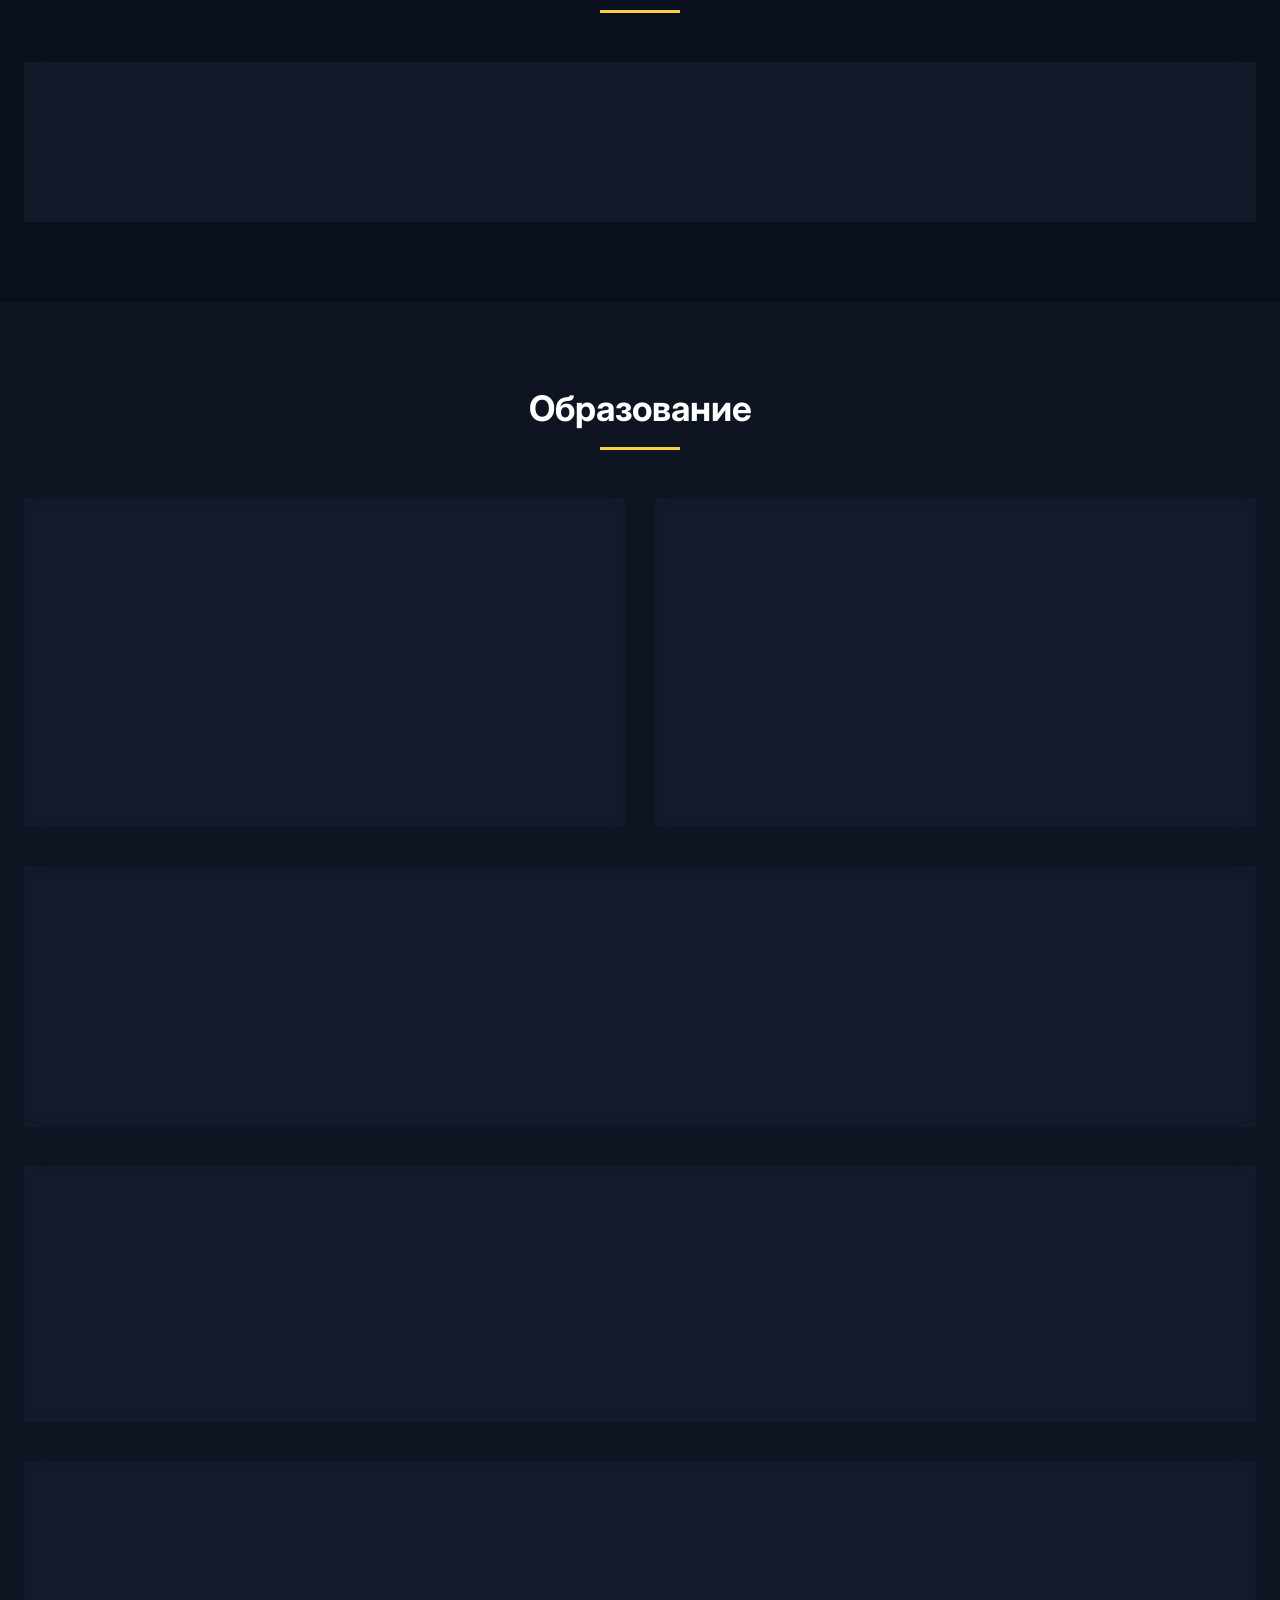
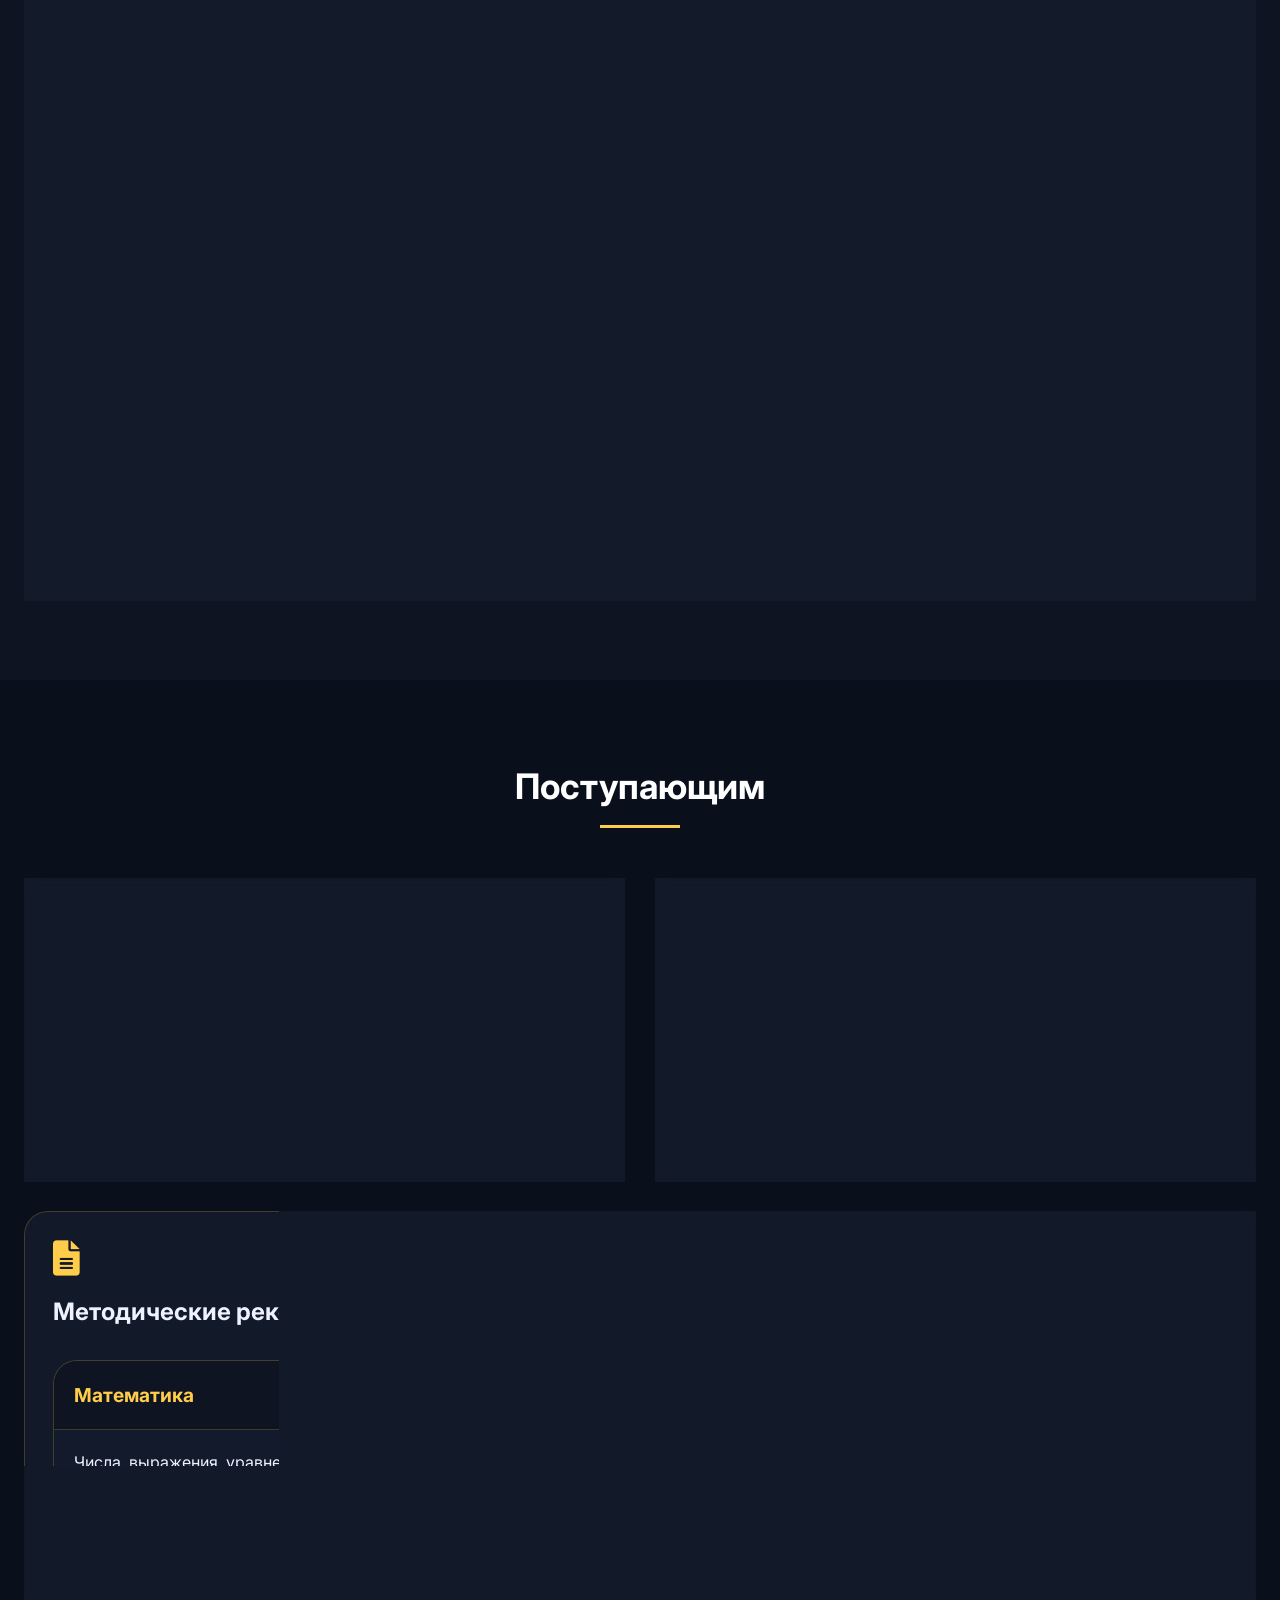
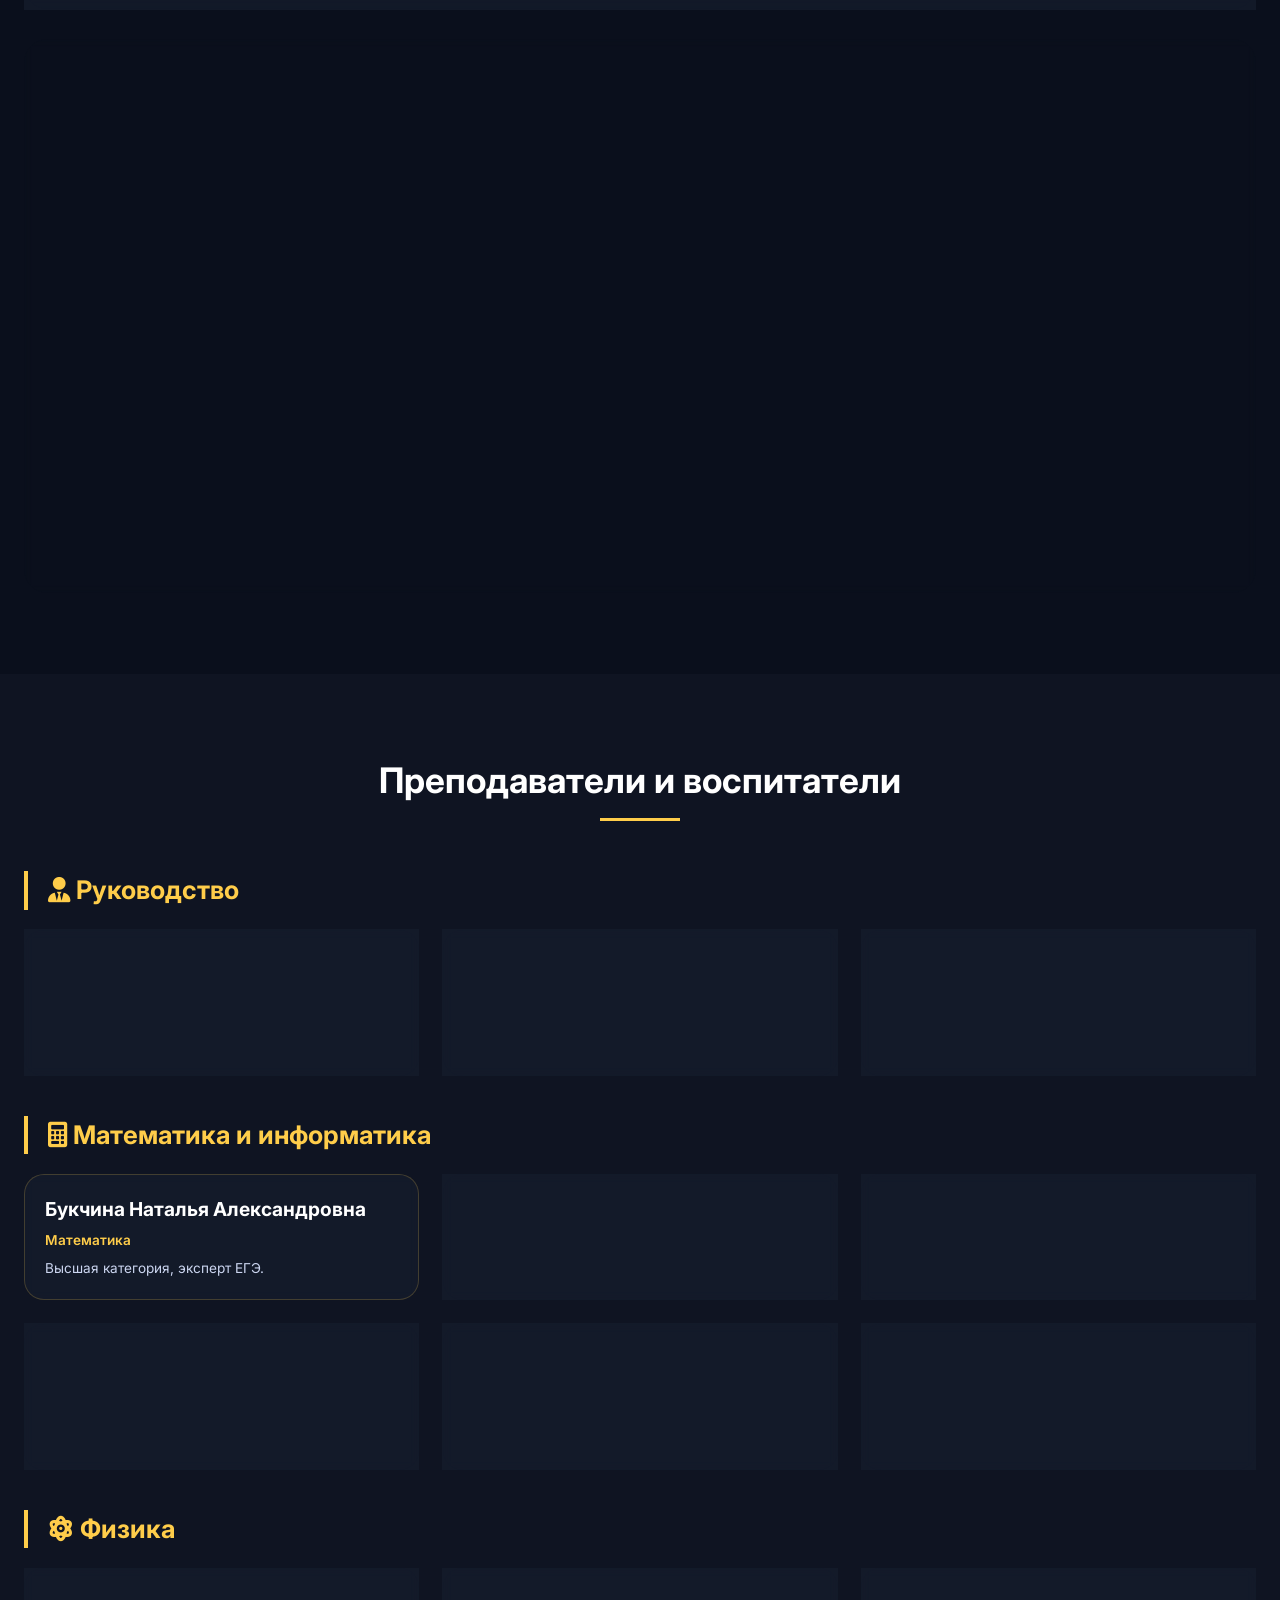
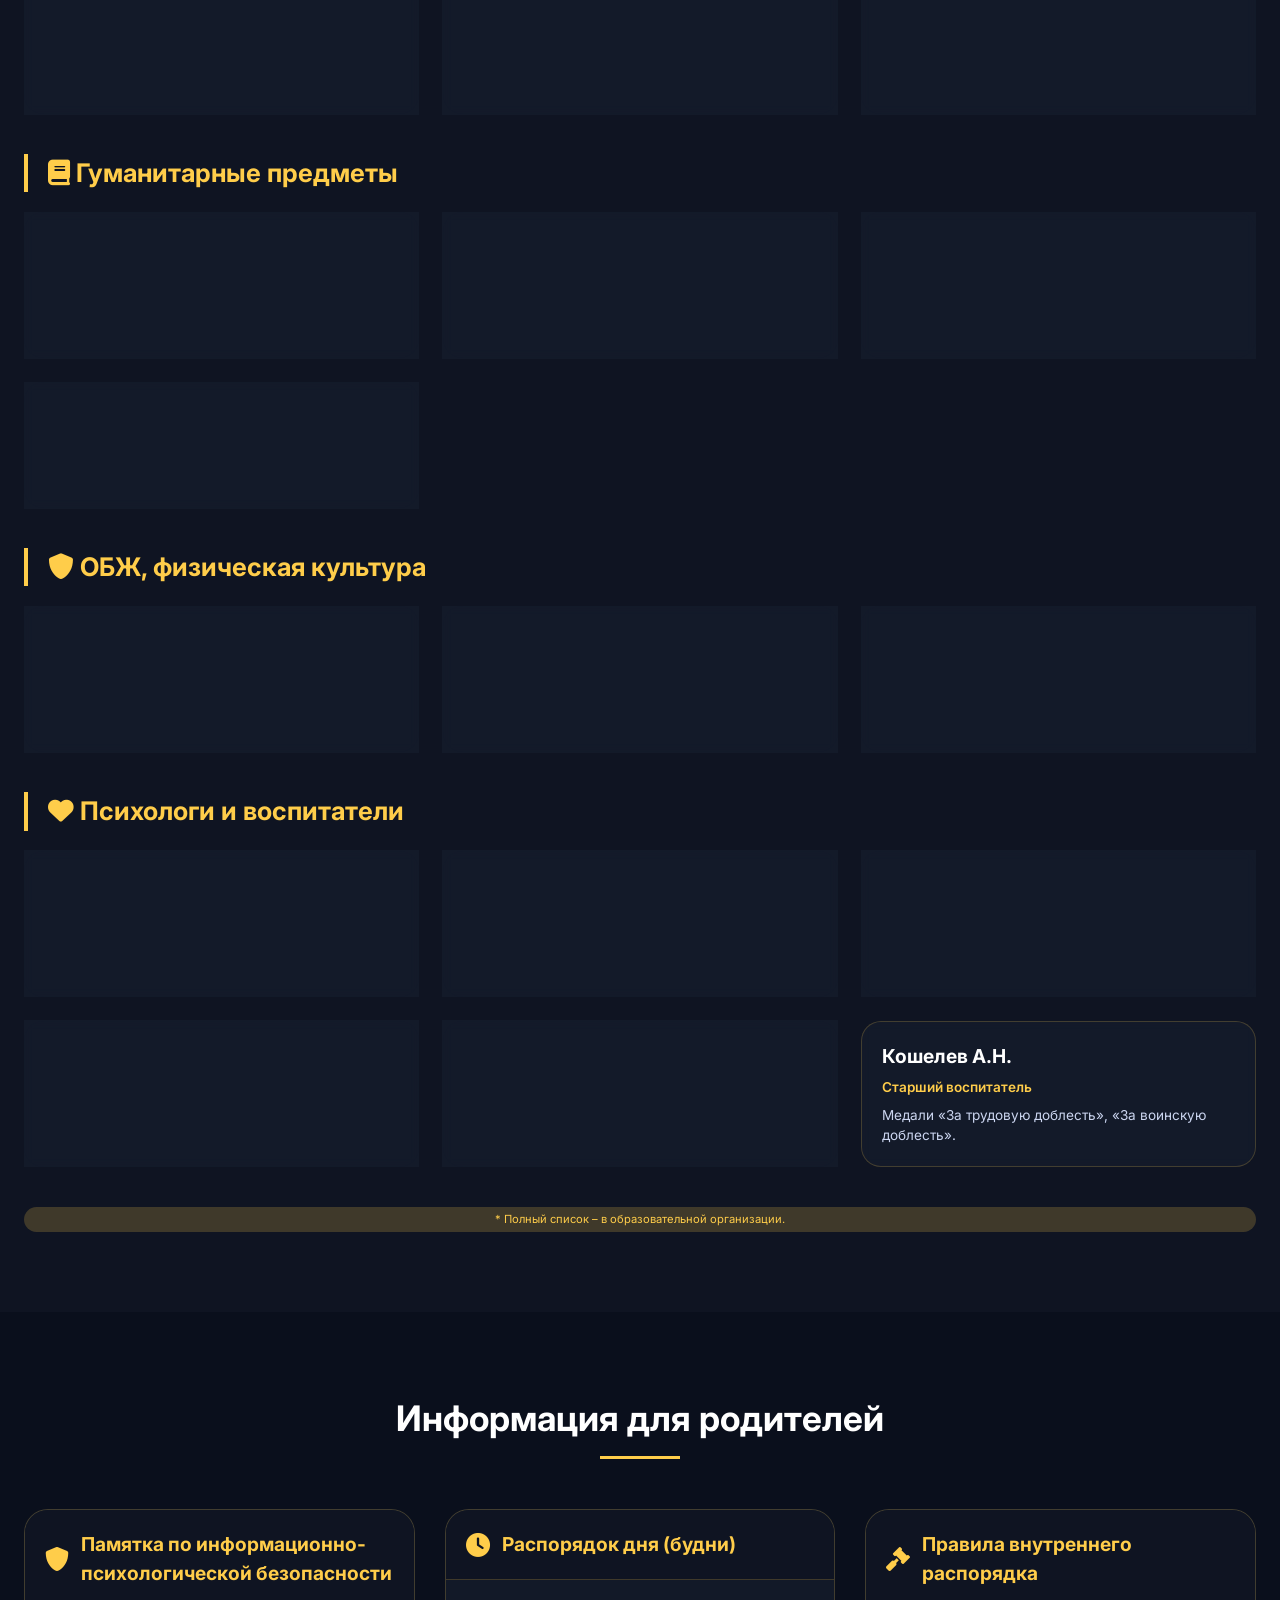
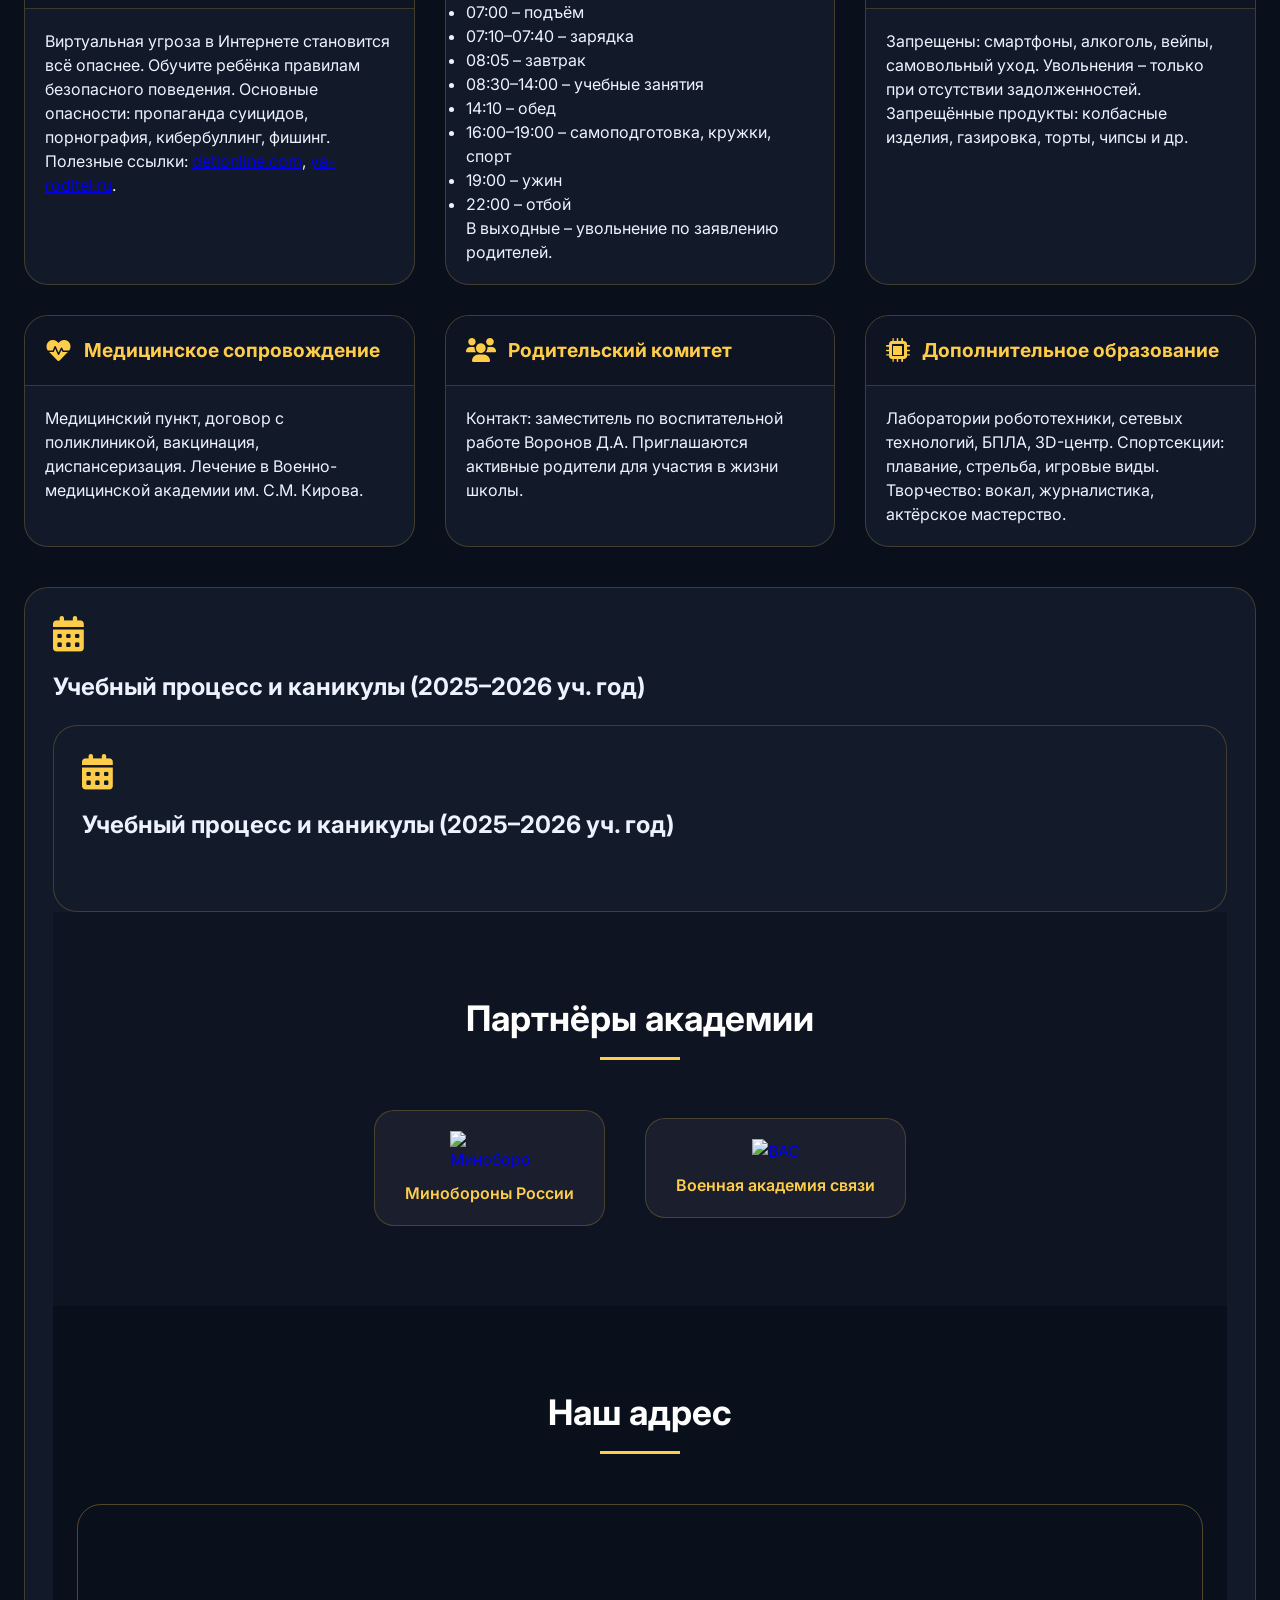
==== commit de4bf6a6: "Update index.html" ====
--- a/index.html
+++ b/index.html
@@ -316,5 +316,11 @@
 <div class="back-to-top" id="backToTop"><i class="fas fa-arrow-up"></i></div>
 
 <script src="script.js"></script>
+<!-- Плавающие иконки соцсетей -->
+<div class="social-floating">
+    <a href="https://vk.com" target="_blank" rel="noopener noreferrer" class="social-icon"><i class="fab fa-vk"></i></a>
+    <a href="https://t.me" target="_blank" rel="noopener noreferrer" class="social-icon"><i class="fab fa-telegram-plane"></i></a>
+    <a href="https://youtube.com" target="_blank" rel="noopener noreferrer" class="social-icon"><i class="fab fa-youtube"></i></a>
+</div>
 </body>
 </html>
